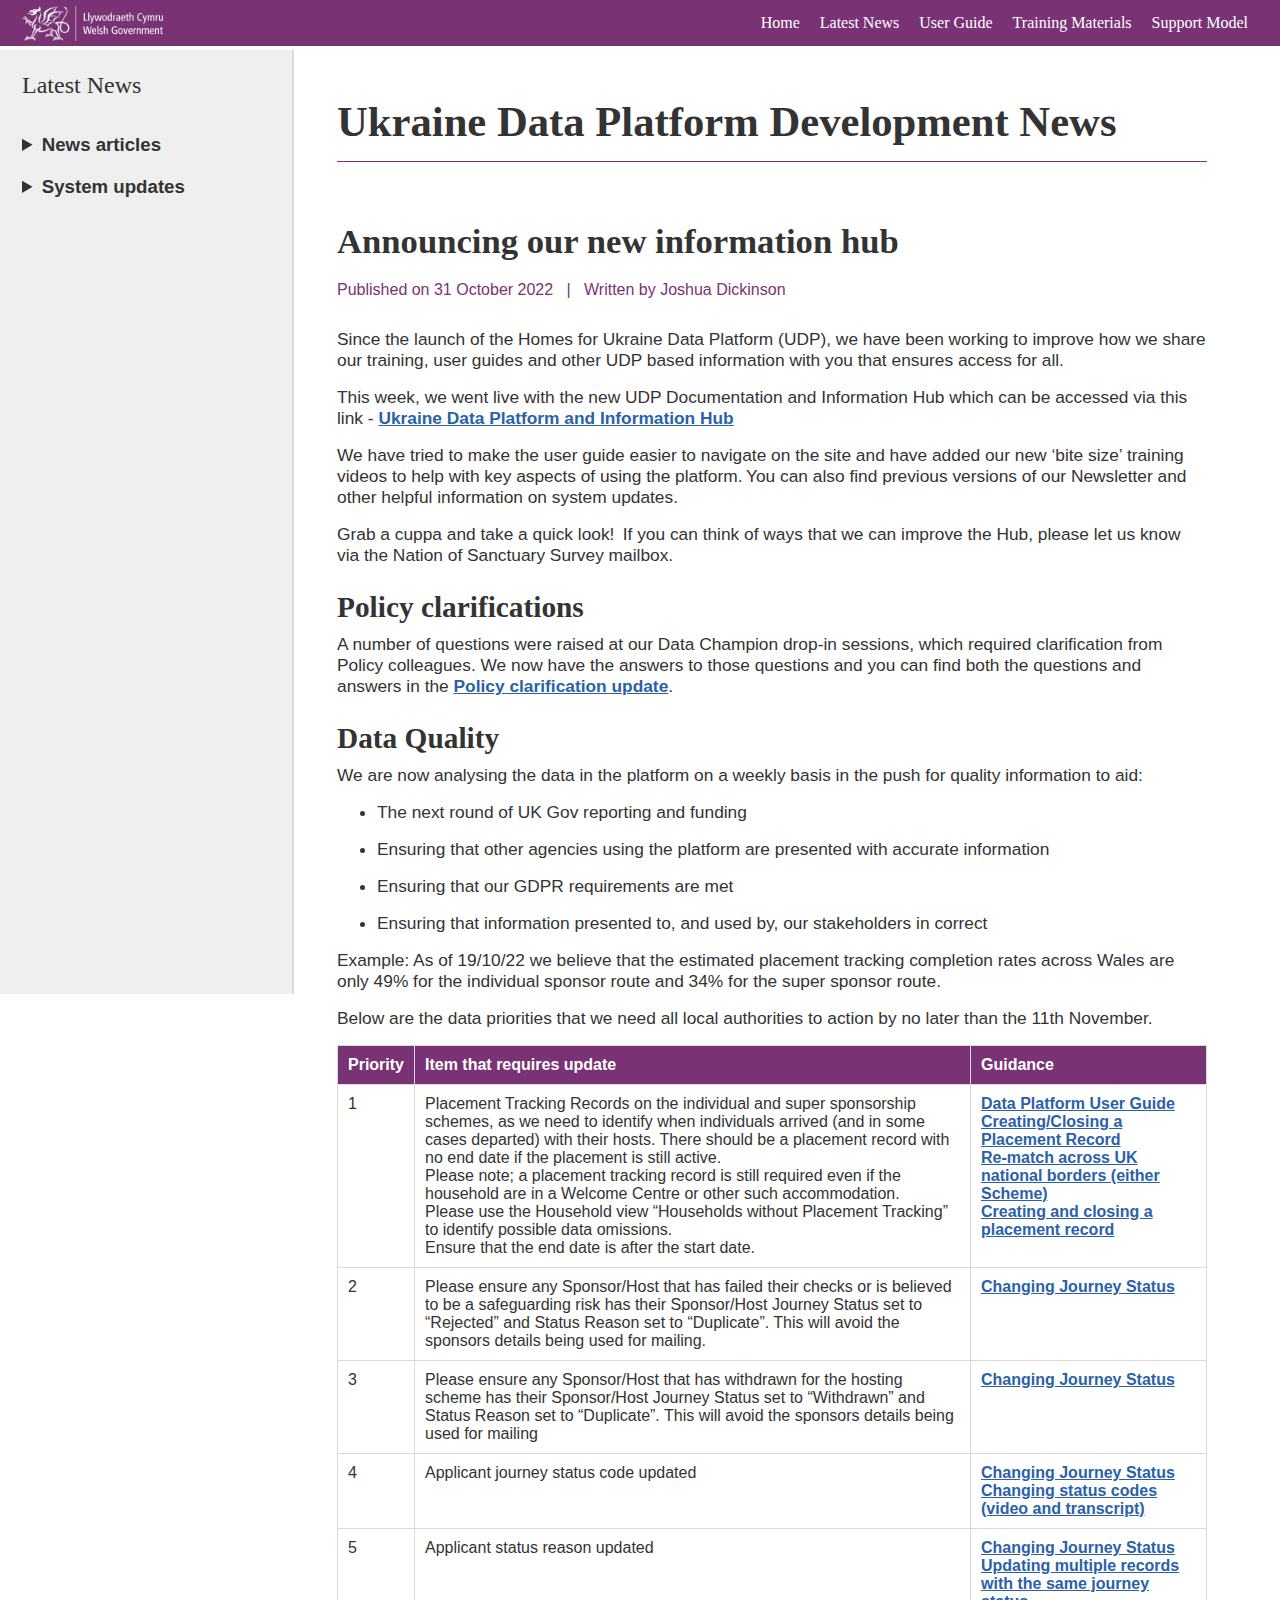
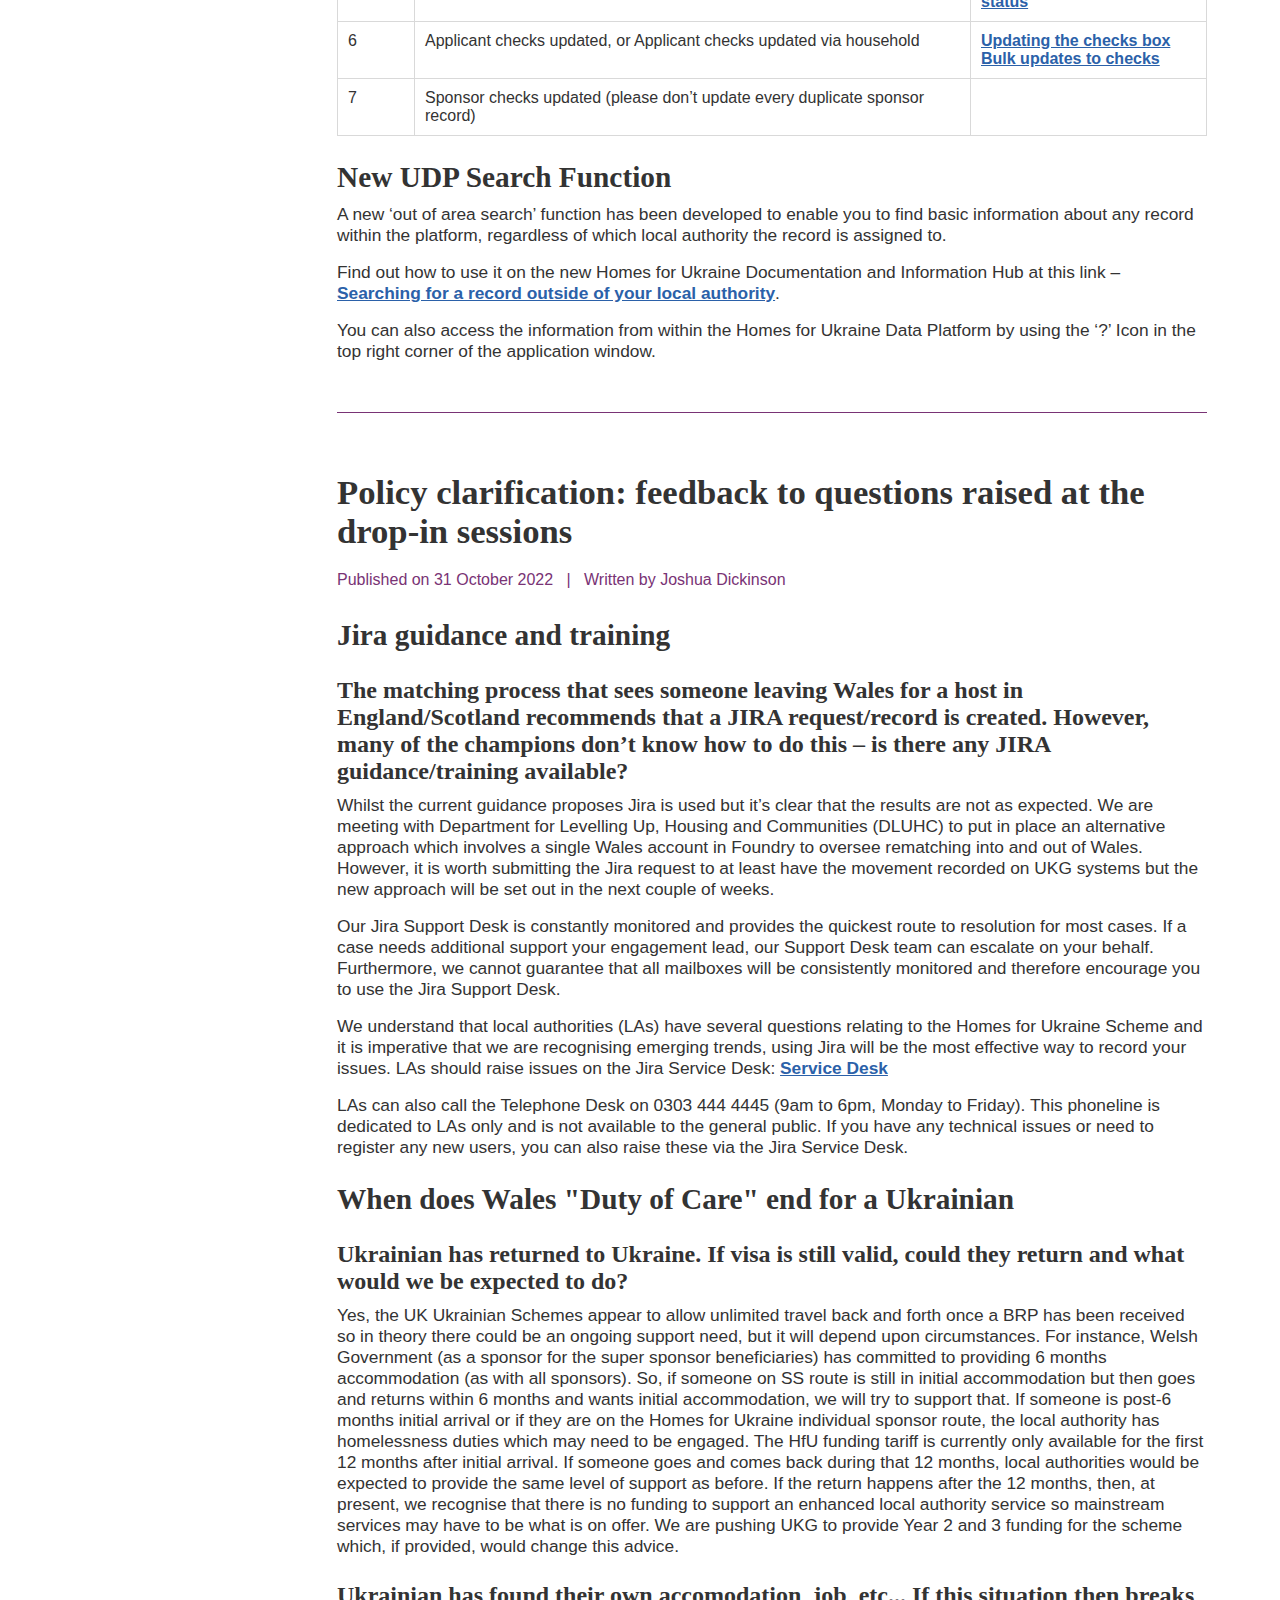
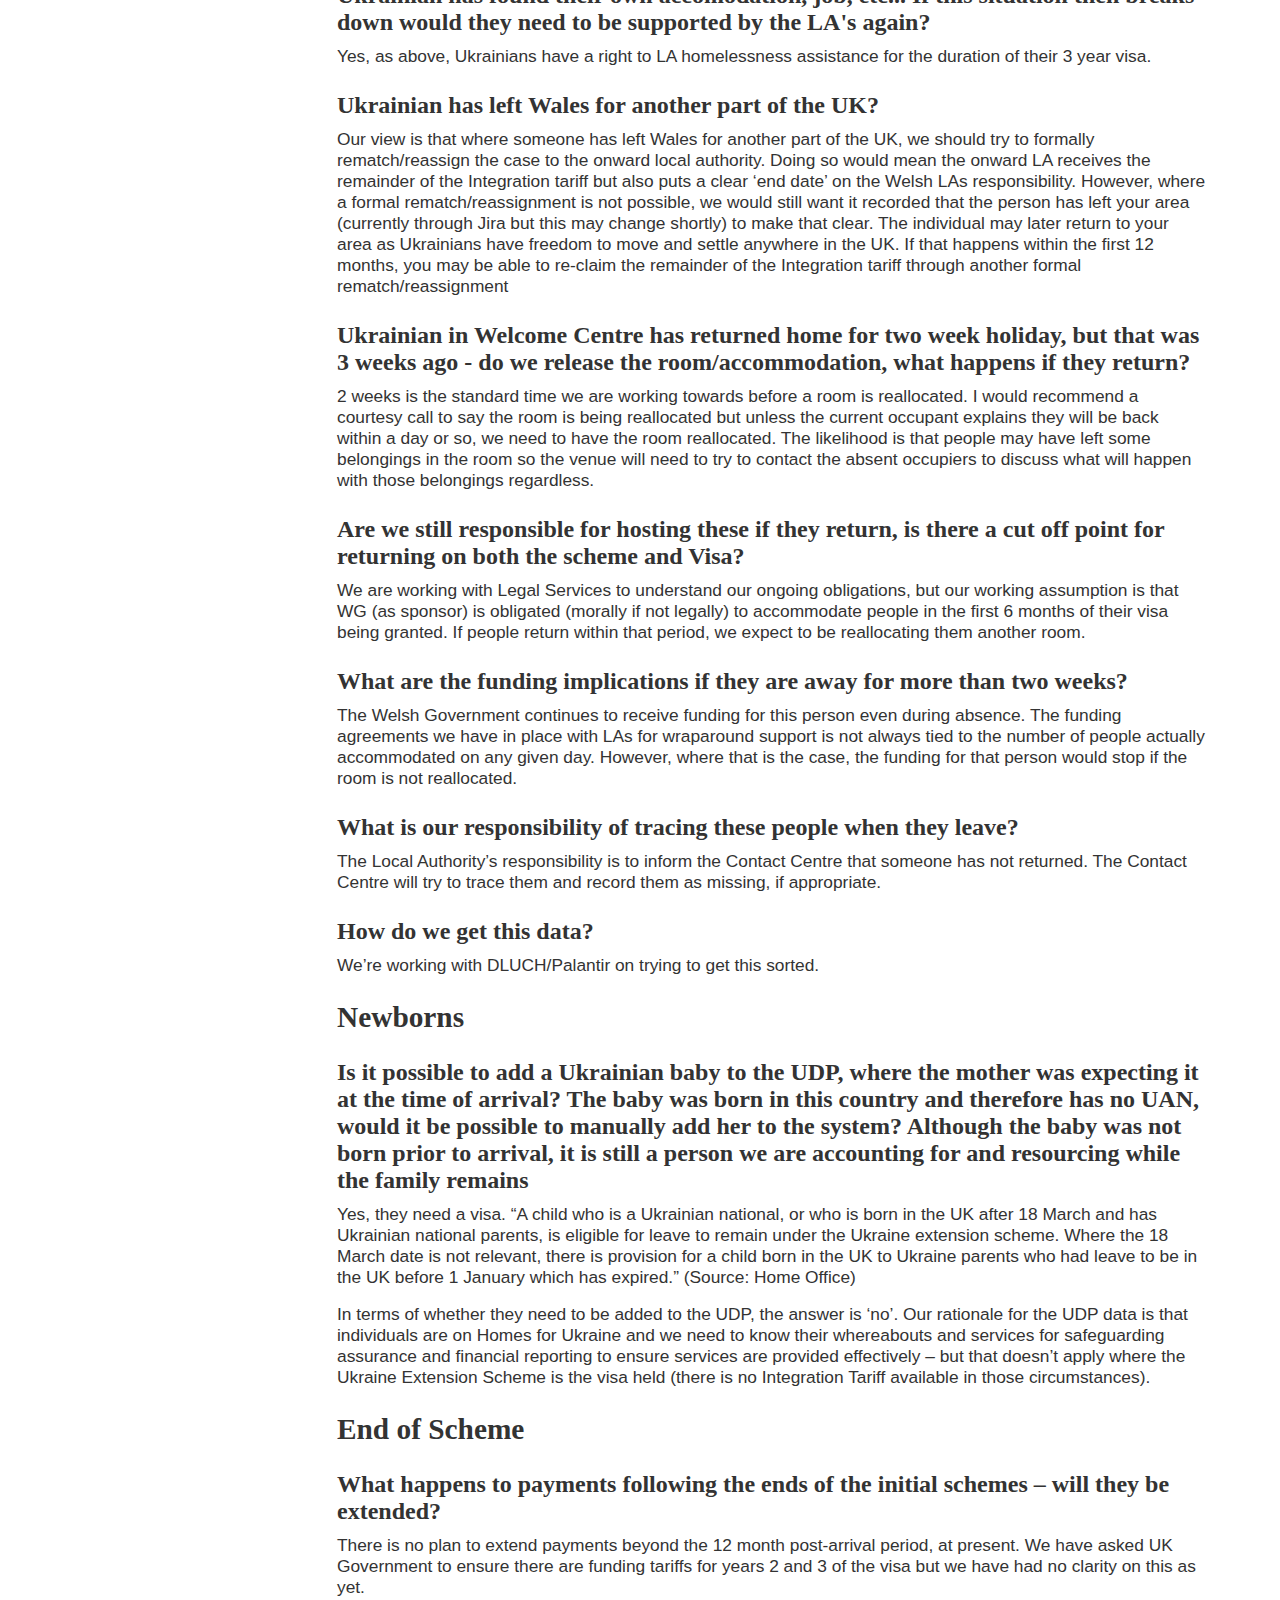
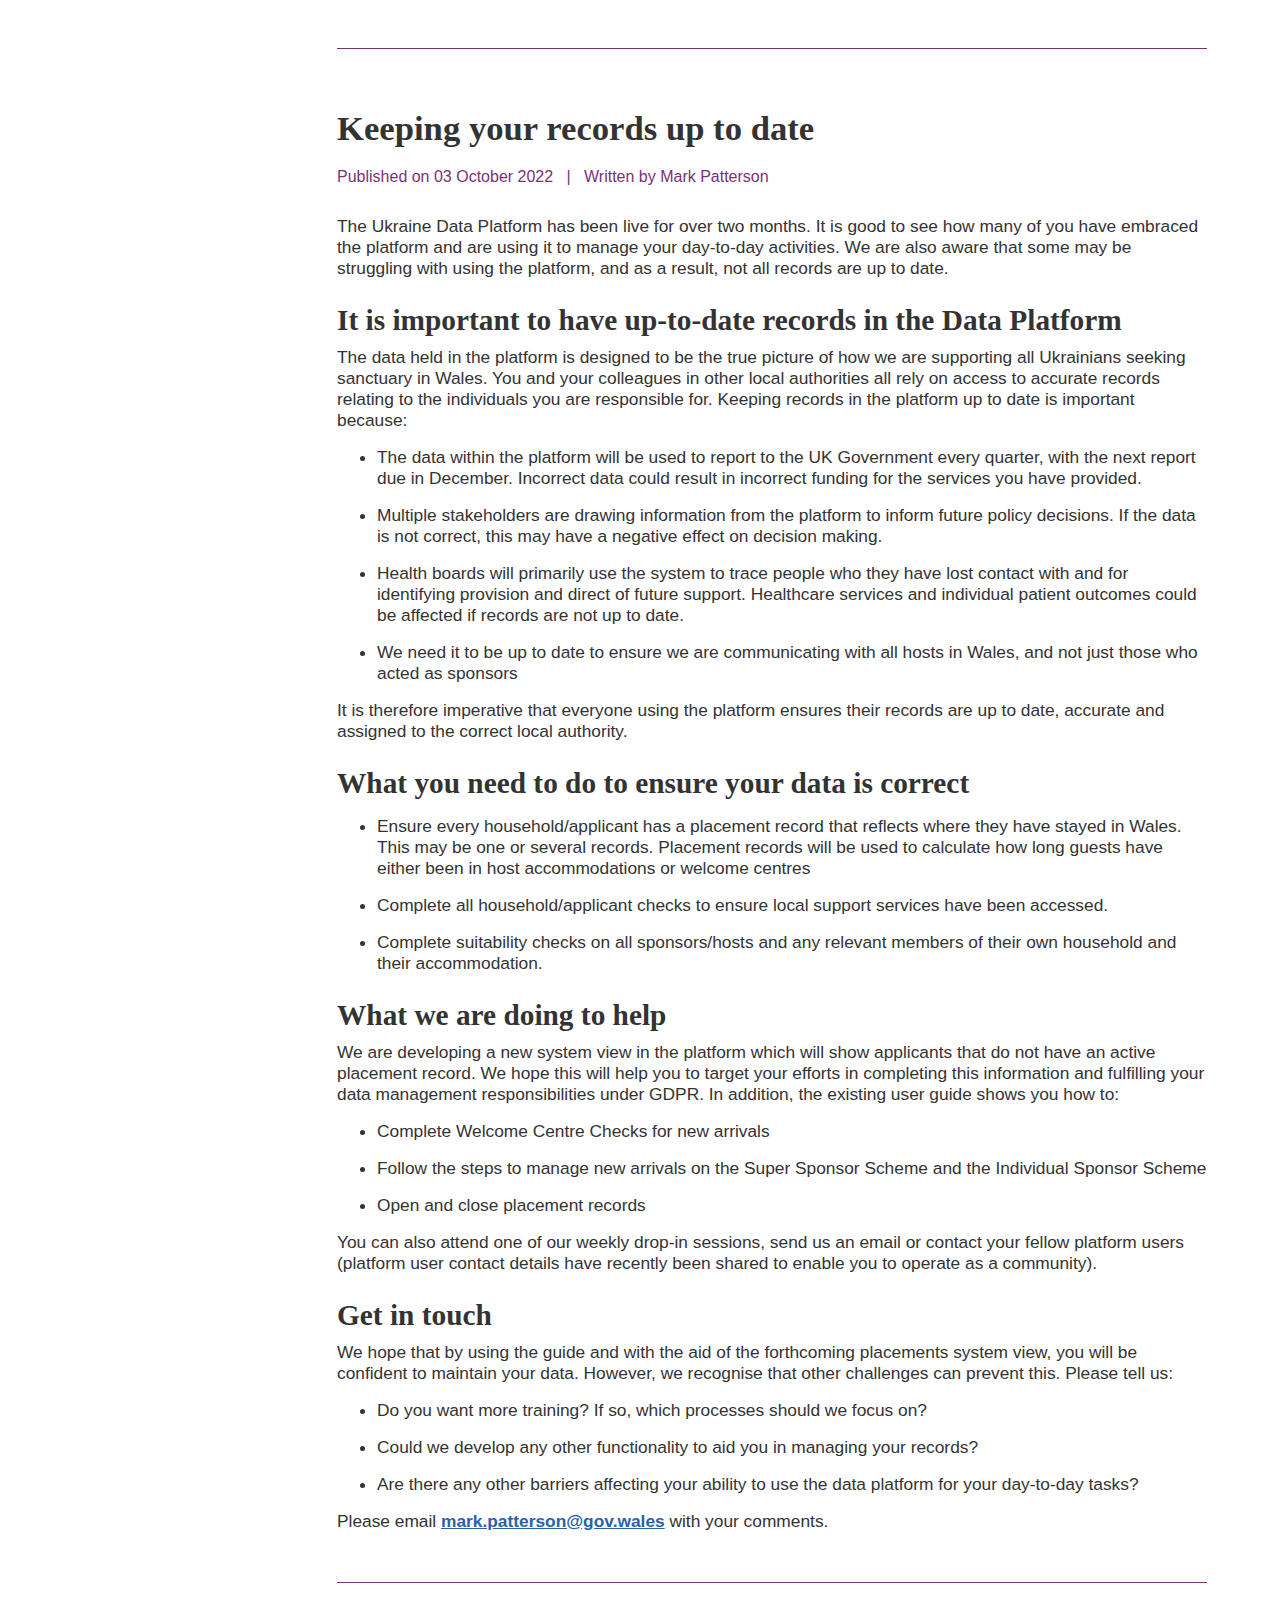
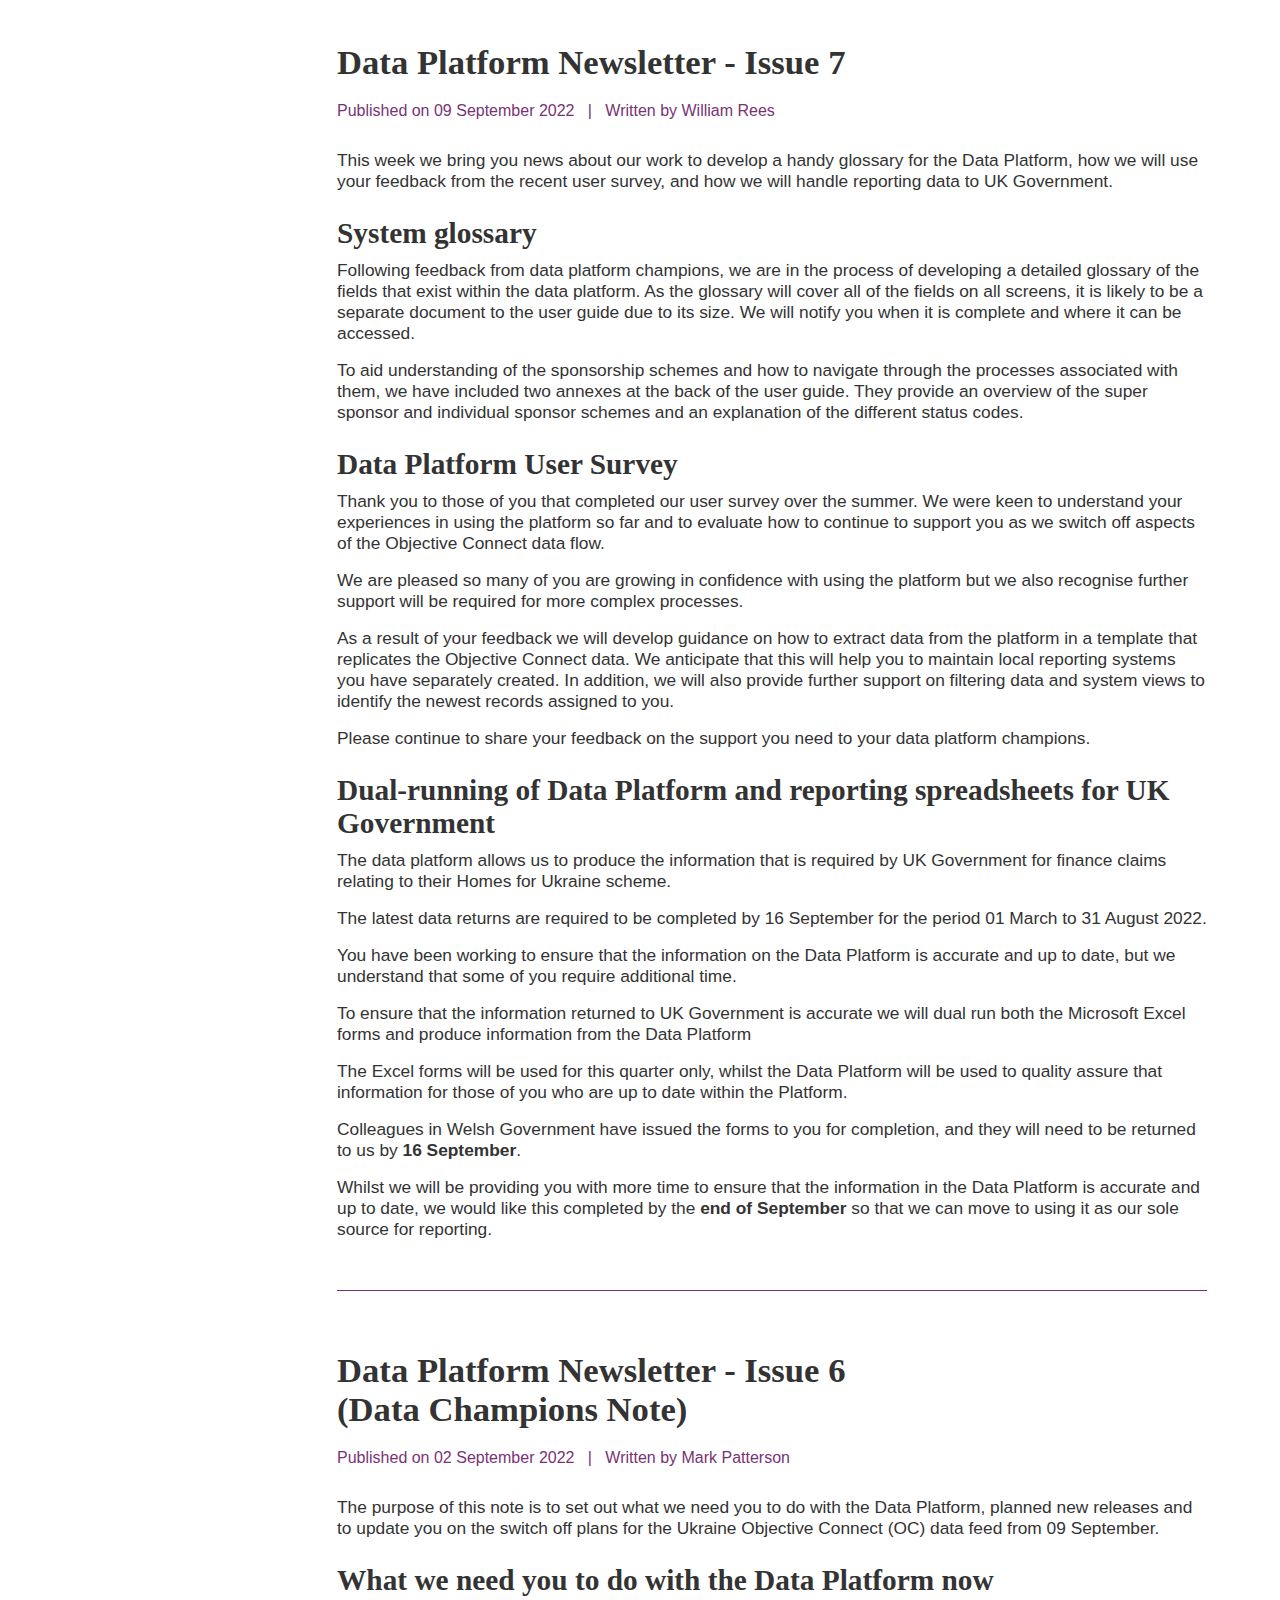
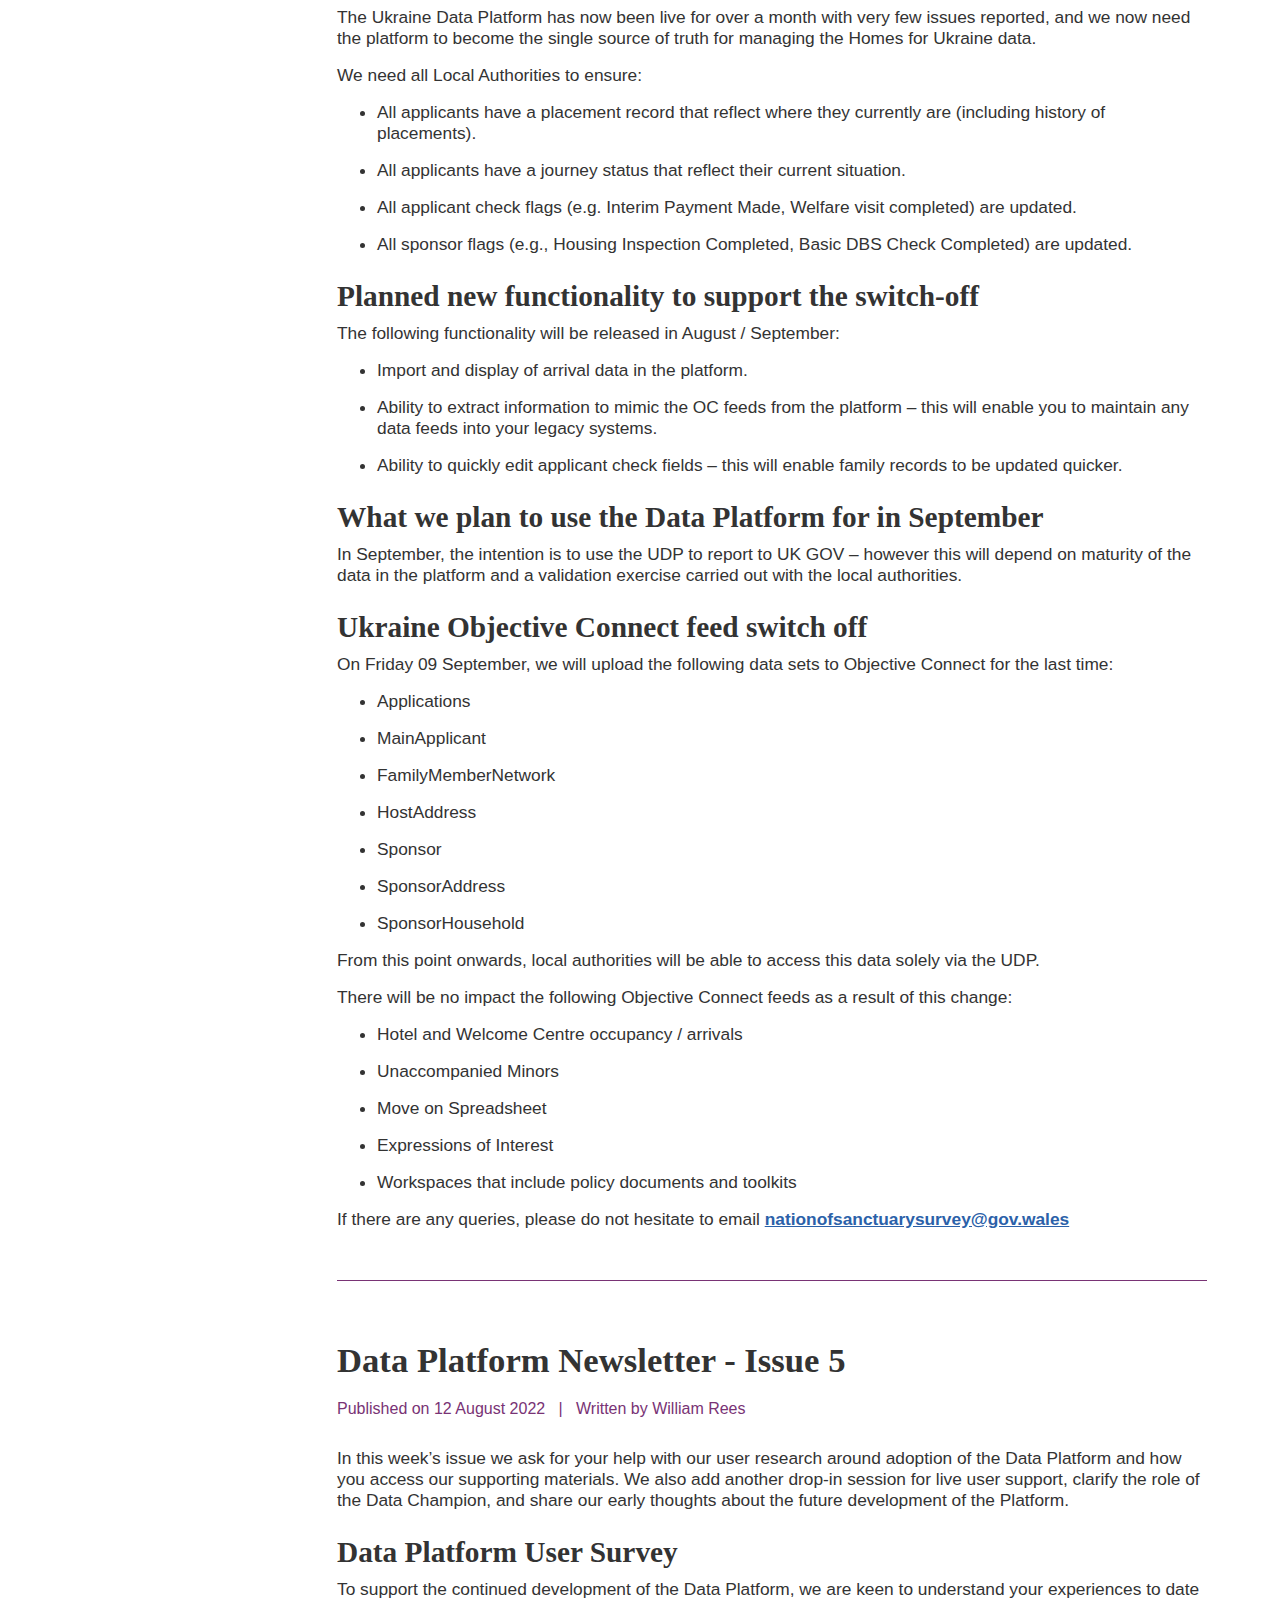
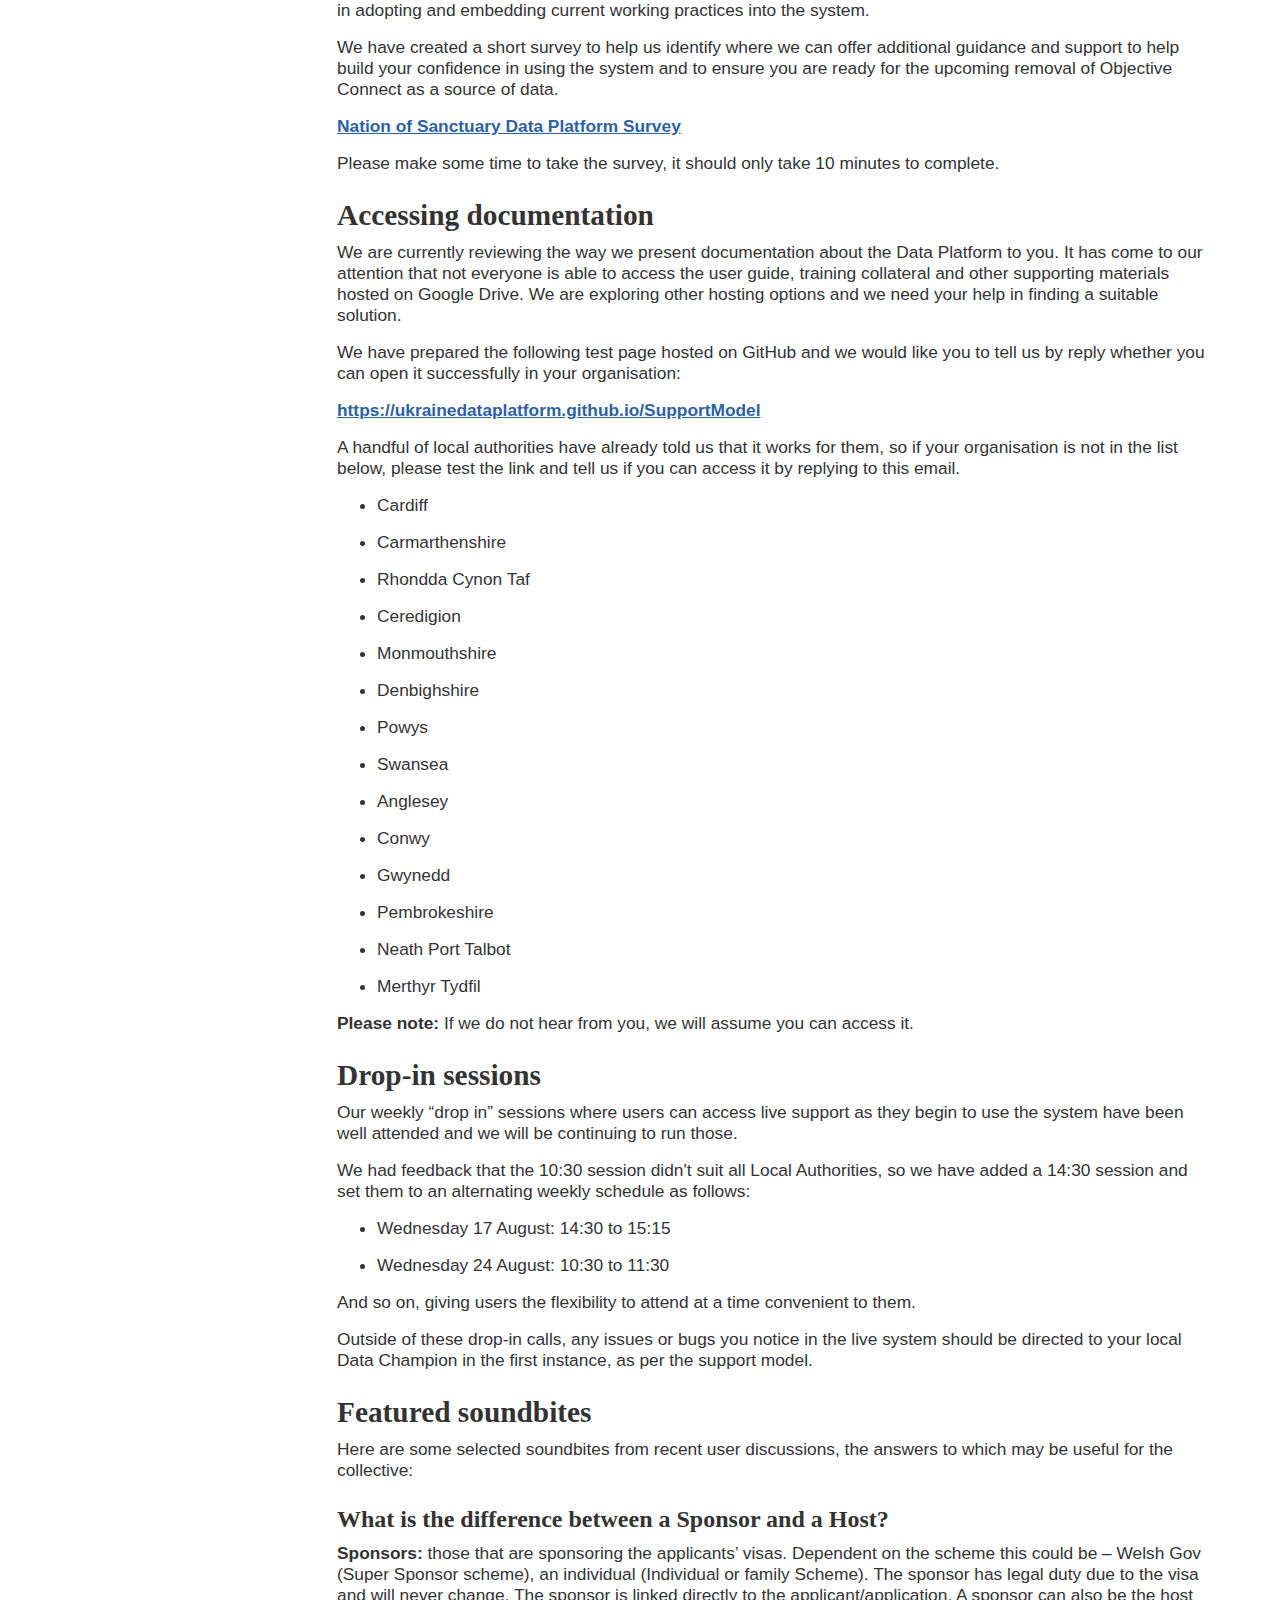
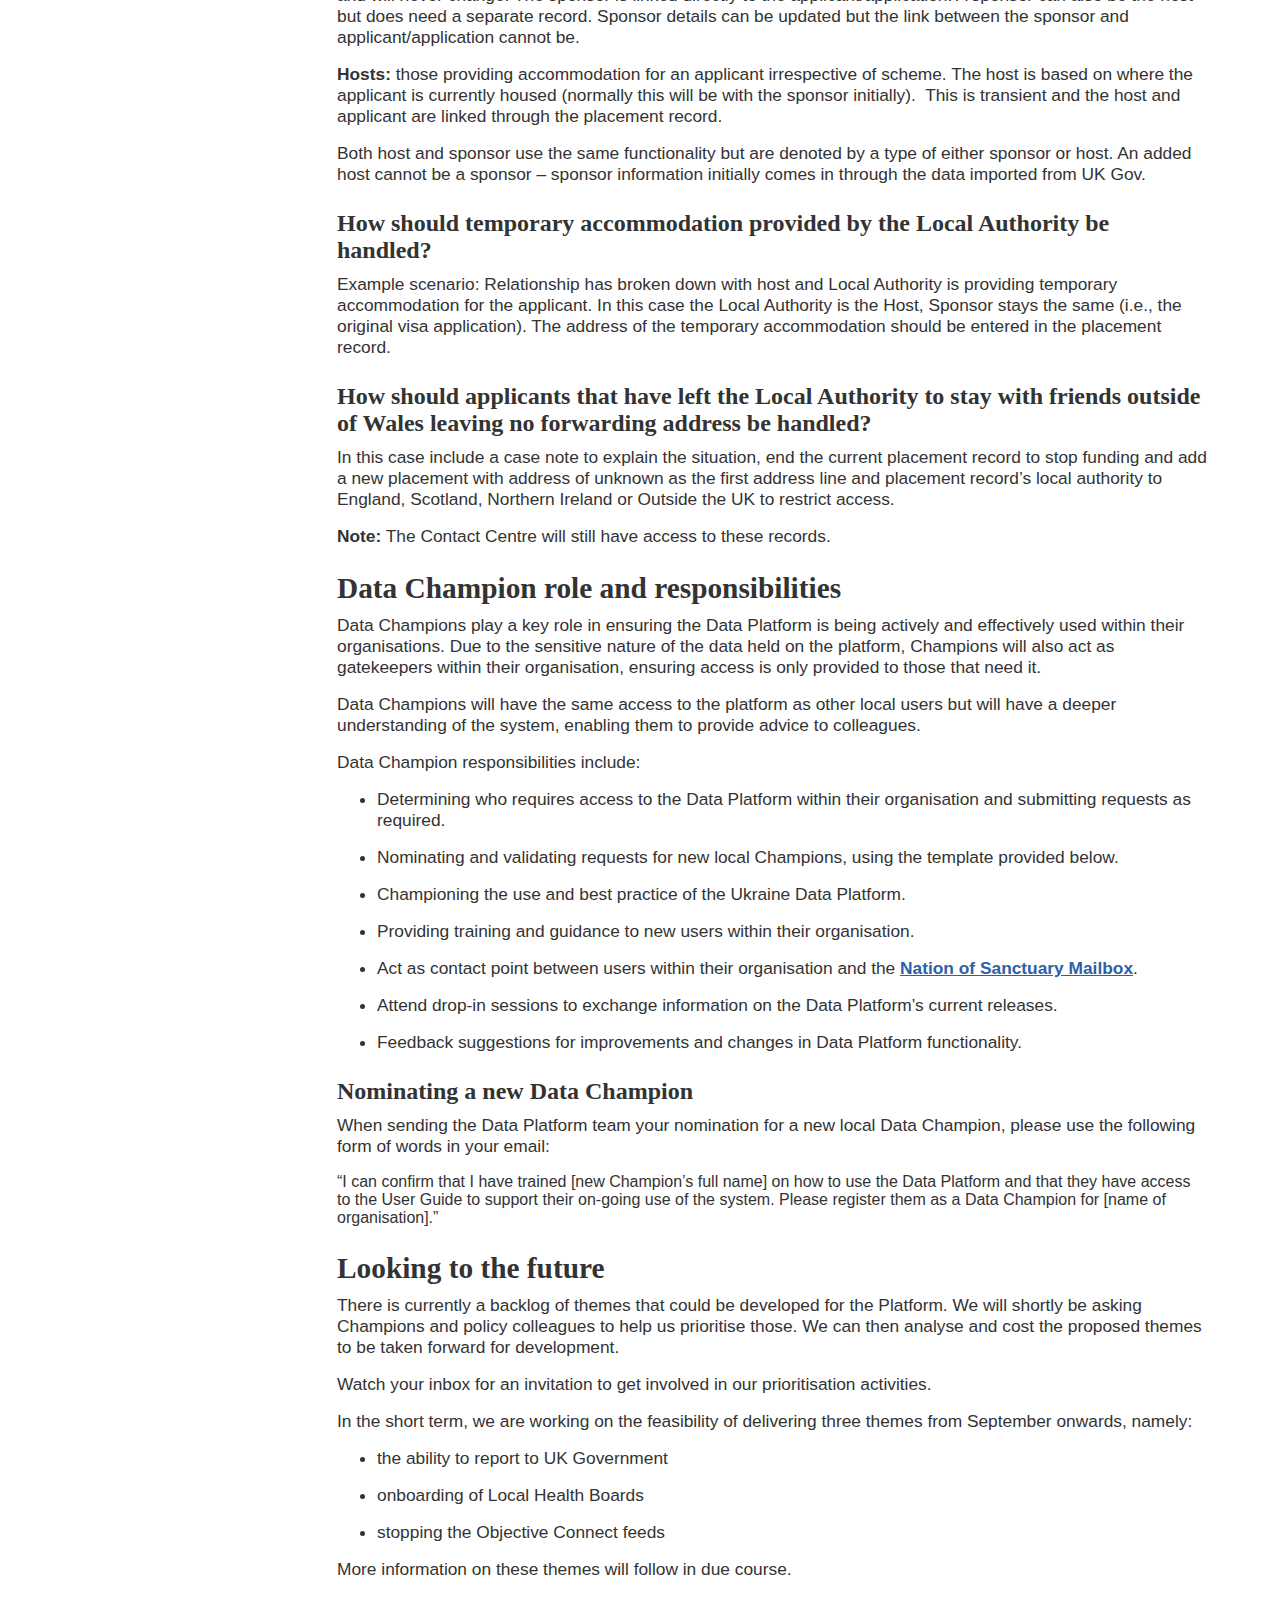
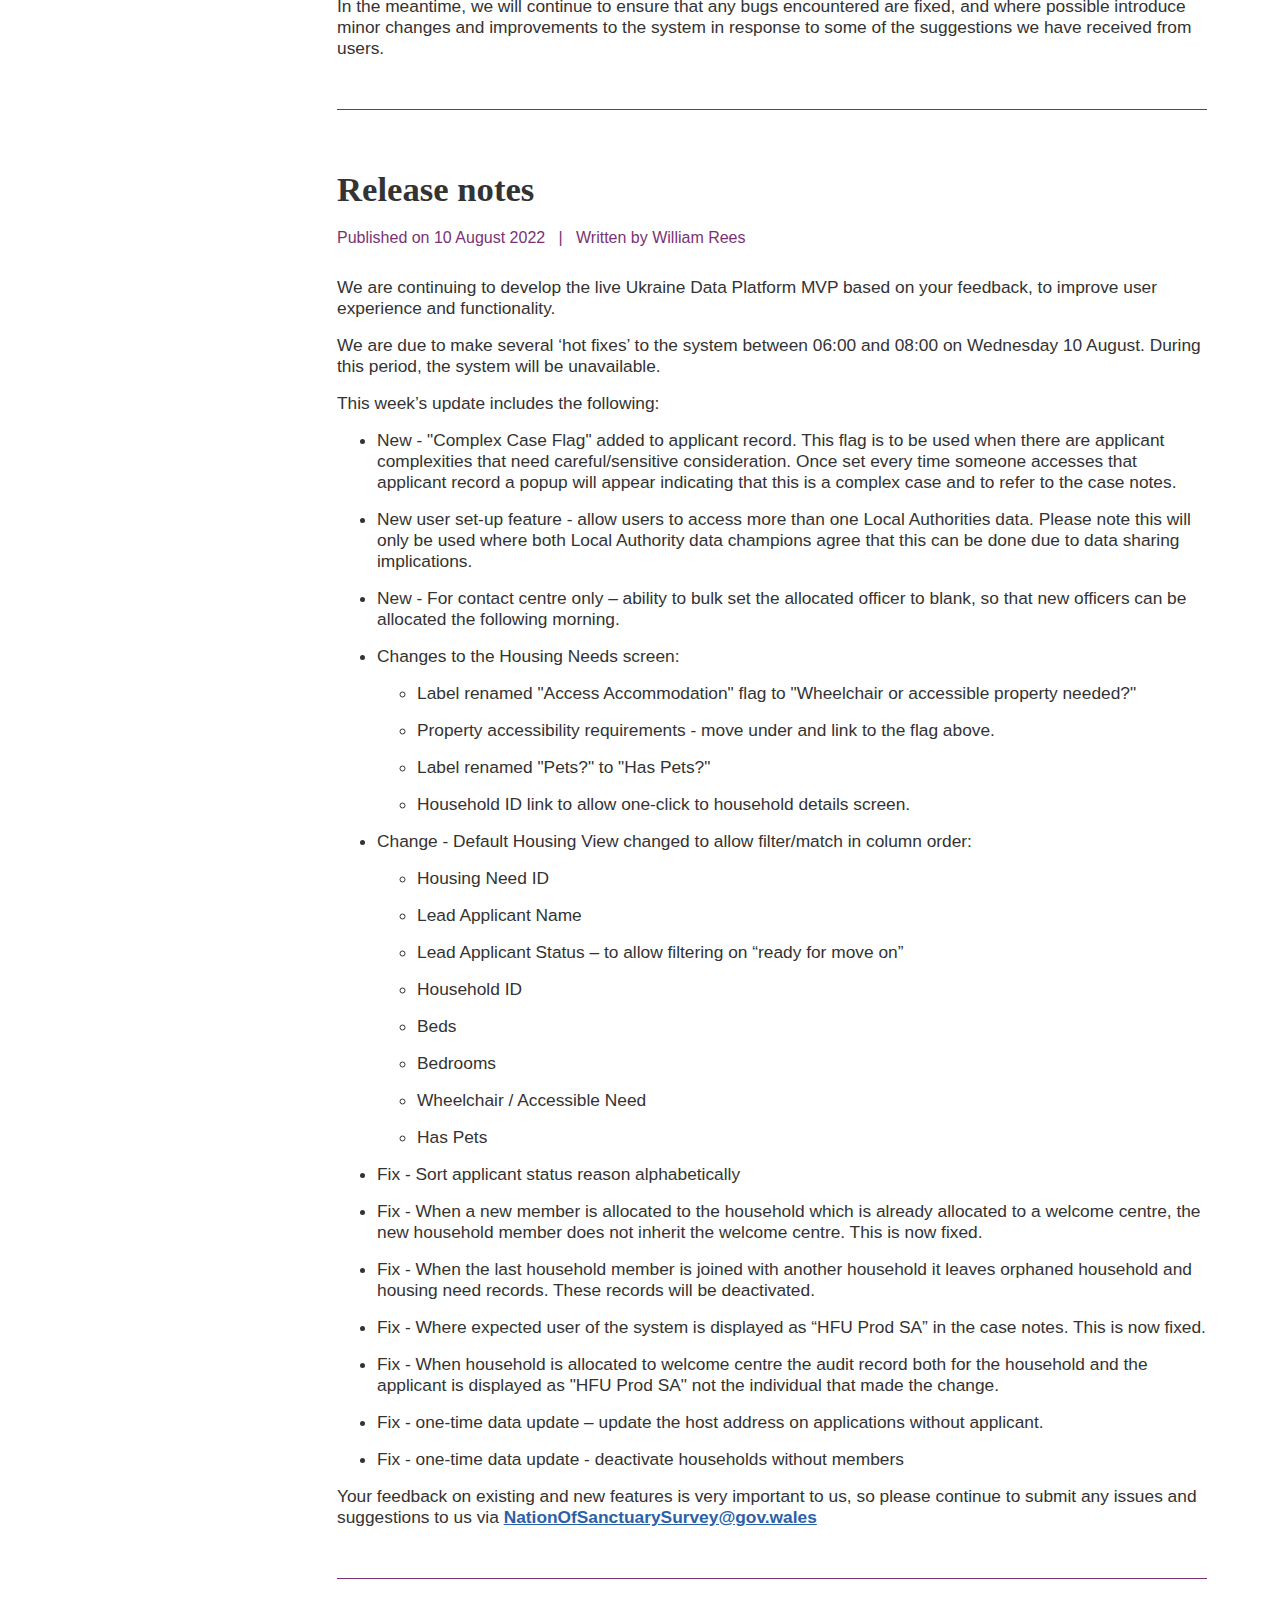
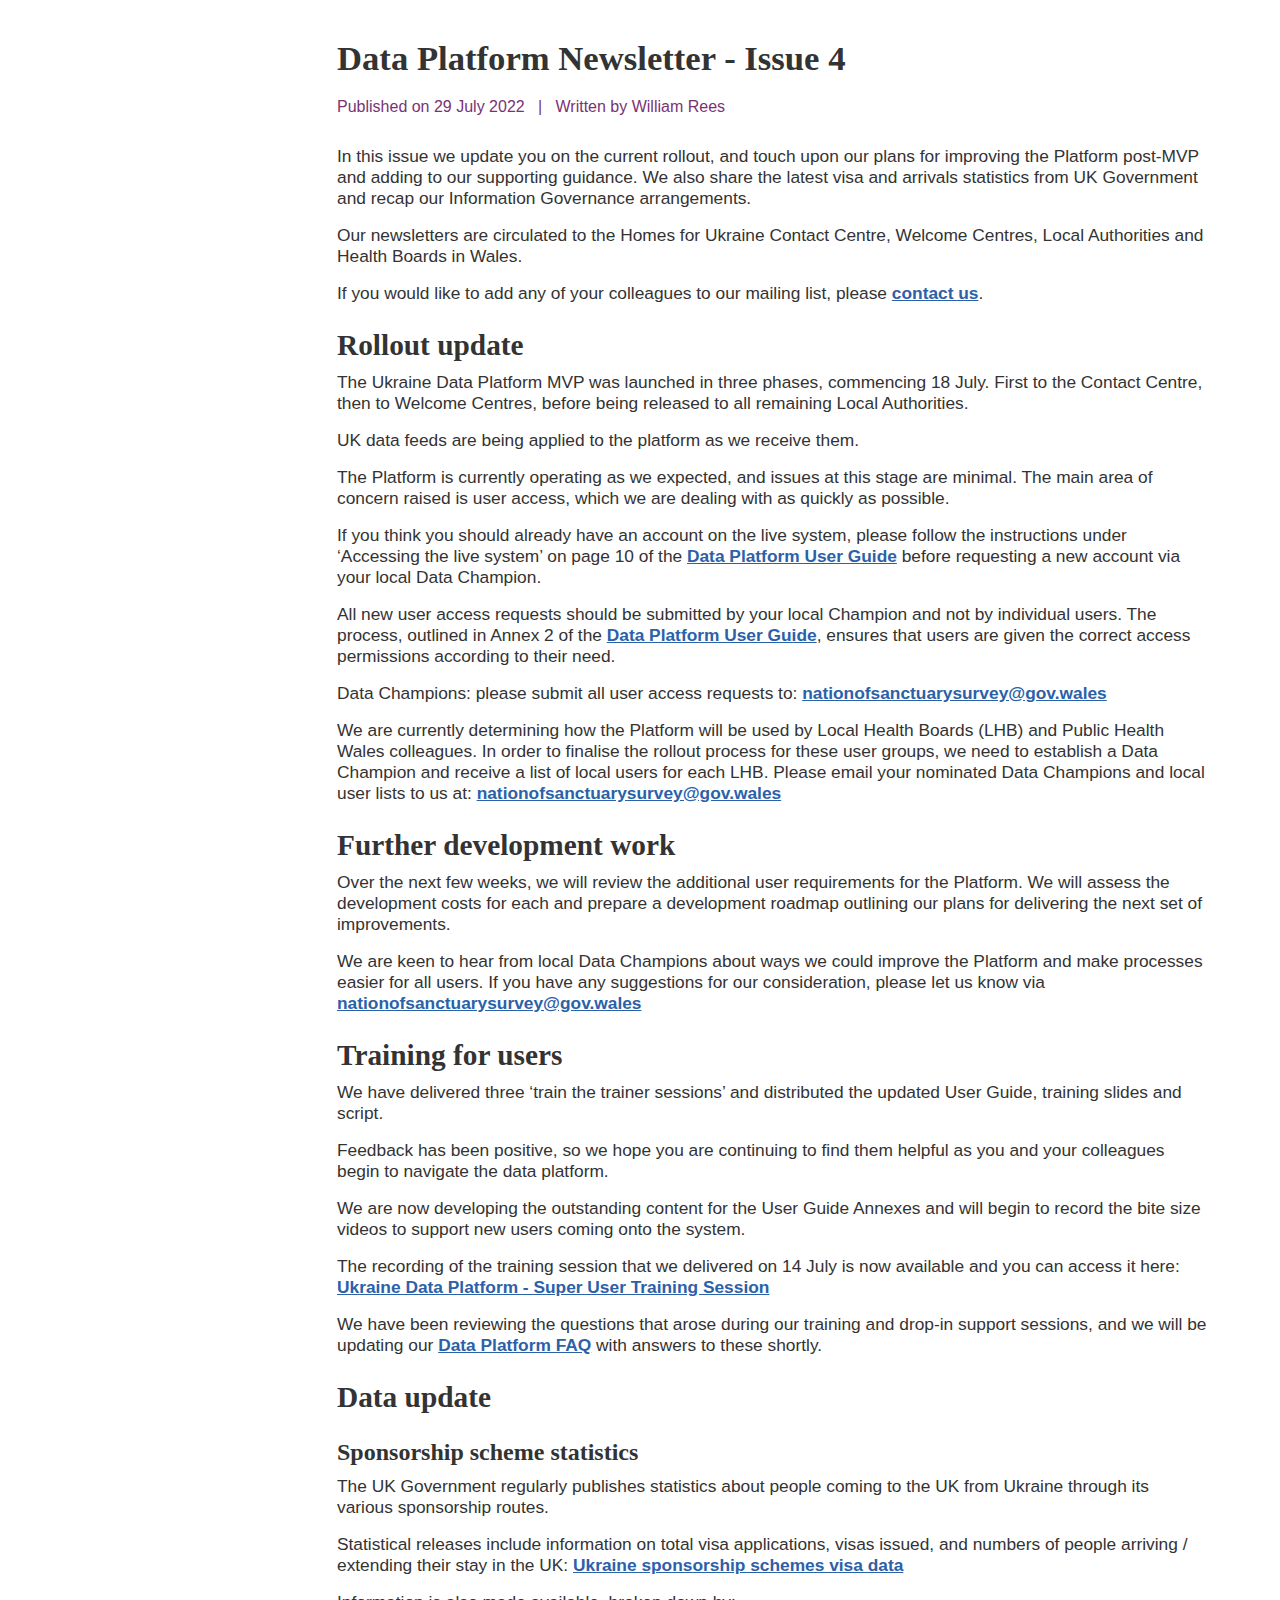
==== latest-news.html @ 3254f2e2 "Updated sidenav menu items to reflect new titles" ====
<!DOCTYPE html>
<html lang="en">
<head>
    <meta charset="UTF-8">
    <meta http-equiv="X-UA-Compatible" content="IE=edge">
    <meta name="viewport" content="width=device-width, initial-scale=1.0">
    <link rel="stylesheet" href="styles.css">
    <title>Ukraine Data Platform | Documentation | Latest News</title>
</head>
<body>
<a href="#top"></a>

<!-- PRIMARY NAVIGATION (NO NEED TO TOUCH THIS) -->

<header>
    <nav>
        <img class="wg-logo" src="assets/images/welsh-government-logo.png" alt="Welsh Government">
        <!-- <a href="#" class="language-selector">Cymraeg</a> -->
        <a href="index.html">Home</a>
        <a href="latest-news.html">Latest News</a>
        <a href="user-guide.html">User Guide</a>
        <a href="training-materials.html">Training Materials</a>
        <a href="support-model.html">Support Model</a>
    </nav>
</header>
<main>

    <!-- SIDE NAVIGATION -->

    <aside>
        <div>
            <a href="#top">Latest News</a>
        </div>
        <details>
            <summary class="chapter">News articles</summary>
            <ul>
                <li><a href="#newsletter-9">Issue 9: Announcing our new information hub</a></li>
                <li><a href="#policy-clarification">Policy clarification: feedback to questions raised at the drop-in sessions</a></li>
                <li><a href="#newsletter-8">Issue 8: Keeping your records up to date</a></li>
                <li><a href="#newsletter-7">Issue 7: 09 Sep 2022</a></li>
                <li><a href="#newsletter-6">Issue 6: 02 Sep 2022</a></li>
                <li><a href="#newsletter-5">Issue 5: 12 Aug 2022</a></li>
                <li><a href="#newsletter-4">Issue 4: 29 Jul 2022</a></li>
                <li><a href="#newsletter-3">Issue 3: 13 Jul 2022</a></li>
                <li><a href="#newsletter-2">Issue 2: 28 Jun 2022</a></li>
                <li><a href="#newsletter-1">Issue 1: 17 Jun 2022</a></li>
            </ul>
        </details>
        <details>
            <summary class="chapter">System updates</summary>
            <ul>
                <li><a href="#live-rollout">Live Rollout - 21 Jun 2022</a></li>
                <li><a href="#release-notes-1">Release Note - 10 Aug 2022</a></li>
                <li><a href="#release-newsletter-1">Release Note - 14 Jul 2022</a></li>
            </ul>
        </details>
        <div class="aside-margin-block"></div>       
    </aside>

    <!-- MAIN PAGE CONTENT -->

    <div class="content">
        <h1>Ukraine Data Platform Development News</h1>

        <!-- INSERT NEW NEWS ARTICLES BELOW THIS COMMENT
            All article tags need a unique id and a class="y-target"
            All news articles need a <p> underneath the <h2> as follows:
            <p class="published-author">Published on [PUBLICATION DATE] &nbsp | &nbsp Written by [AUTHOR'S NAME]</p> -->

        <article id="newsletter-9" class="y-target">
            <h2>Announcing our new information hub</h2>
            <p class="published-author">Published on 31 October 2022 &nbsp | &nbsp Written by Joshua Dickinson</p>   
            <p>Since the launch of the Homes for Ukraine Data Platform (UDP), we have been working to improve how we share our training, user guides and other UDP based information with you that ensures access for all.</p>
            <p>This week, we went live with the new UDP Documentation and Information Hub which can be accessed via this link - <a href="https://ukrainedataplatform.github.io/documentation/">Ukraine Data Platform and Information Hub</a></p>
            <p>We have tried to make the user guide easier to navigate on the site and have added our new ‘bite size’ training videos to help with key aspects of using the platform. You can also find previous versions of our Newsletter and other helpful information on system updates.</p>
            <p>Grab a cuppa and take a quick look!  If you can think of ways that we can improve the Hub, please let us know via the Nation of Sanctuary Survey mailbox.  </p>
            <h3>Policy clarifications</h3>
            <p>A number of questions were raised at our Data Champion drop-in sessions, which required clarification from Policy colleagues. We now have the answers to those questions and you can find both the questions and answers in the <a href="#policy-clarification">Policy clarification update</a>.</p>
            <h3>Data Quality</h3>
            <p>We are now analysing the data in the platform on a weekly basis in the push for quality information to aid:</p>
            <ul>
                <li>The next round of UK Gov reporting and funding</li>
                <li>Ensuring that other agencies using the platform are presented with accurate information</li>
                <li>Ensuring that our GDPR requirements are met</li>
                <li>Ensuring that information presented to, and used by, our stakeholders in correct </li>
            </ul>
            <p>Example: As of 19/10/22 we believe that the estimated placement tracking completion rates across Wales are only 49% for the individual sponsor route and 34% for the super sponsor route.</p>
            <p>Below are the data priorities that we need all local authorities to action by no later than the 11th November. </p>
            <table>
                <tr>
                    <th>Priority</th>
                    <th>Item that requires update </th>
                    <th>Guidance </th>
                </tr>
                <tr>
                    <td>1</td>
                    <td>Placement Tracking Records on the individual and super sponsorship schemes, as we need to identify when individuals arrived (and in some cases departed) with their hosts. There should be a placement record with no end date if the placement is still active.<br> 
                    Please note; a placement tracking record is still required even if the household are in a Welcome Centre or other such accommodation. <br>
                    Please use the Household view “Households without Placement Tracking” to identify possible data omissions. <br>
                    Ensure that the end date is after the start date.</td>
                    <td>
                        <a href="user-guide.html#creating-placement-record">Data Platform User Guide Creating/Closing a Placement Record
                        </a><br>
                        <a href="user-guide.html#rematch-across-national-borders">Re-match across UK national borders (either Scheme)</a><br>
                        <a href="training-materials.html#creating-and-closing-a-placement-record">Creating and closing a placement record</a>
                    </td>
                </tr>
                <tr>
                    <td>2</td>
                    <td>Please ensure any Sponsor/Host that has failed their checks or is believed to be a safeguarding risk has their Sponsor/Host Journey Status set to “Rejected” and Status Reason set to “Duplicate”. This will avoid the sponsors details being used for mailing.</td>
                    <td><a href="user-guide.html#changing-journey-status">Changing Journey Status</a></td>
                </tr>
                <tr>
                    <td>3</td>
                    <td>Please ensure any Sponsor/Host that has withdrawn for the hosting scheme has their Sponsor/Host Journey Status set to “Withdrawn” and Status Reason set to “Duplicate”. This will avoid the sponsors details being used for mailing</td>
                    <td><a href="user-guide.html#changing-journey-status">Changing Journey Status</a></td>
                </tr>
                <tr>
                    <td>4</td>
                    <td>Applicant journey status code updated</td>
                    <td>
                        <a href="user-guide.html#changing-journey-status">Changing Journey Status</a><br>
                        <a href="training-materials.html#changing-status-codes">Changing status codes (video and transcript)</a>
                    </td>
                </tr>
                <tr>
                    <td>5</td>
                    <td>Applicant status reason updated</td>
                    <td>
                        <a href="user-guide.html#changing-journey-status">Changing Journey Status</a><br>
                        <a href="user-guide.html#updating-multiple-records">Updating multiple records with the same journey status</a>
                    </td>
                </tr>
                <tr>
                    <td>6</td>
                    <td>Applicant checks updated, or Applicant checks updated via household</td>
                    <td>
                        <a href="user-guide.html#updating-checks-box">Updating the checks box</a><br>
                        <a href="user-guide.html#bulk-updates-checks">Bulk updates to checks </a>
                    </td>
                </tr>
                <tr>
                    <td>7</td>
                    <td>Sponsor checks updated (please don’t update every duplicate sponsor record) </td>
                    <td></td>
                </tr>
            </table>
            <h3>New UDP Search Function</h3>
            <p>A new ‘out of area search’ function has been developed to enable you to find basic information about any record within the platform, regardless of which local authority the record is assigned to.</p>
            <p>Find out how to use it on the new Homes for Ukraine Documentation and Information Hub at this link – <a href="user-guide.html#searching-record-outside">Searching for a record outside of your local authority</a>.</p>
            <p>You can also access the information from within the Homes for Ukraine Data Platform by using the ‘?’ Icon in the top right corner of the application window.</p>
        </article>

        <div class="article-divider"></div>

        <article id="policy-clarification" class="y-target">
            <h2>Policy clarification: feedback to questions raised at the drop-in sessions</h2>
            <p class="published-author">Published on 31 October 2022 &nbsp | &nbsp Written by Joshua Dickinson</p>
            <h3>Jira guidance and training</h3>
            <h4>The matching process that sees someone leaving Wales for a host in England/Scotland recommends that a JIRA request/record is created. However, many of the champions don’t know how to do this – is there any JIRA guidance/training available? </h4>
            <p>Whilst the current guidance proposes Jira is used but it’s clear that the results are not as expected. We are meeting with Department for Levelling Up, Housing and Communities (DLUHC) to put in place an alternative approach which involves a single Wales account in Foundry to oversee rematching into and out of Wales. However, it is worth submitting the Jira request to at least have the movement recorded on UKG systems but the new approach will be set out in the next couple of weeks.</p>
            <p>Our Jira Support Desk is constantly monitored and provides the quickest route to resolution for most cases. If a case needs additional support your engagement lead, our Support Desk team can escalate on your behalf. Furthermore, we cannot guarantee that all mailboxes will be consistently monitored and therefore encourage you to use the Jira Support Desk.</p>
            <p>We understand that local authorities (LAs) have several questions relating to the Homes for Ukraine Scheme and it is imperative that we are recognising emerging trends, using Jira will be the most effective way to record your issues. LAs should raise issues on the Jira Service Desk: <a href="https://digital.dclg.gov.uk/jira/servicedesk/customer/portal/11/user/login?destination=portal%2F11">Service Desk</a> </p>
            <p>LAs can also call the Telephone Desk on 0303 444 4445 (9am to 6pm, Monday to Friday). This phoneline is dedicated to LAs only and is not available to the general public. If you have any technical issues or need to register any new users, you can also raise these via the Jira Service Desk.</p>
            <h3>When does Wales "Duty of Care" end for a Ukrainian</h3>
            <h4>Ukrainian has returned to Ukraine. If visa is still valid, could they return and what would we be expected to do?</h4>
            <p>Yes, the UK Ukrainian Schemes appear to allow unlimited travel back and forth once a BRP has been received so in theory there could be an ongoing support need, but it will depend upon circumstances. For instance, Welsh Government (as a sponsor for the super sponsor beneficiaries) has committed to providing 6 months accommodation (as with all sponsors). So, if someone on SS route is still in initial accommodation but then goes and returns within 6 months and wants initial accommodation, we will try to support that. If someone is post-6 months initial arrival or if they are on the Homes for Ukraine individual sponsor route, the local authority has homelessness duties which may need to be engaged. The HfU funding tariff is currently only available for the first 12 months after initial arrival. If someone goes and comes back during that 12 months, local authorities would be expected to provide the same level of support as before. If the return happens after the 12 months, then, at present, we recognise that there is no funding to support an enhanced local authority service so mainstream services may have to be what is on offer. We are pushing UKG to provide Year 2 and 3 funding for the scheme which, if provided, would change this advice.</p>
            <h4>Ukrainian has found their own accomodation, job, etc... If this situation then breaks down would they need to be supported by the LA's again?</h4>
            <p>Yes, as above, Ukrainians have a right to LA homelessness assistance for the duration of their 3 year visa.</p>
            <h4>Ukrainian has left Wales for another part of the UK? </h4>
            <p>Our view is that where someone has left Wales for another part of the UK, we should try to formally rematch/reassign the case to the onward local authority. Doing so would mean the onward LA receives the remainder of the Integration tariff but also puts a clear ‘end date’ on the Welsh LAs responsibility. However, where a formal rematch/reassignment is not possible, we would still want it recorded that the person has left your area (currently through Jira but this may change shortly) to make that clear. The individual may later return to your area as Ukrainians have freedom to move and settle anywhere in the UK. If that happens within the first 12 months, you may be able to re-claim the remainder of the Integration tariff through another formal rematch/reassignment </p>
            <h4>Ukrainian in Welcome Centre has returned home for two week holiday, but that was 3 weeks ago - do we release the room/accommodation, what happens if they return? </h4>
            <p>2 weeks is the standard time we are working towards before a room is reallocated. I would recommend a courtesy call to say the room is being reallocated but unless the current occupant explains they will be back within a day or so, we need to have the room reallocated. The likelihood is that people may have left some belongings in the room so the venue will need to try to contact the absent occupiers to discuss what will happen with those belongings regardless. </p>
            <h4>Are we still responsible for hosting these if they return, is there a cut off point for returning on both the scheme and Visa?</h4>
            <p>We are working with Legal Services to understand our ongoing obligations, but our working assumption is that WG (as sponsor) is obligated (morally if not legally) to accommodate people in the first 6 months of their visa being granted. If people return within that period, we expect to be reallocating them another room.  </p>
            <h4>What are the funding implications if they are away for more than two weeks? </h4>
            <p>The Welsh Government continues to receive funding for this person even during absence. The funding agreements we have in place with LAs for wraparound support is not always tied to the number of people actually accommodated on any given day. However, where that is the case, the funding for that person would stop if the room is not reallocated. </p>
            <h4>What is our responsibility of tracing these people when they leave?</h4>
            <p>The Local Authority’s responsibility is to inform the Contact Centre that someone has not returned. The Contact Centre will try to trace them and record them as missing, if appropriate. </p>
            <h4>How do we get this data? </h4>
            <p>We’re working with DLUCH/Palantir on trying to get this sorted.  </p>
            <h3>Newborns</h3>
            <h4>Is it possible to add a Ukrainian baby to the UDP, where the mother was expecting it at the time of arrival?  The baby was born in this country and therefore has no UAN, would it be possible to manually add her to the system? Although the baby was not born prior to arrival, it is still a person we are accounting for and resourcing while the family remains </h4>
            <p>Yes, they need a visa. “A child who is a Ukrainian national, or who is born in the UK after 18 March and has Ukrainian national parents, is eligible for leave to remain under the Ukraine extension scheme. Where the 18 March date is not relevant, there is provision for a child born in the UK to Ukraine parents who had leave to be in the UK before 1 January which has expired.” (Source: Home Office) </p>
            <p>In terms of whether they need to be added to the UDP, the answer is ‘no’. Our rationale for the UDP data is that individuals are on Homes for Ukraine and we need to know their whereabouts and services for safeguarding assurance and financial reporting to ensure services are provided effectively – but that doesn’t apply where the Ukraine Extension Scheme is the visa held (there is no Integration Tariff available in those circumstances).   </p>
            <h3>End of Scheme </h3>
            <h4>What happens to payments following the ends of the initial schemes – will they be extended?</h4>
            <p>There is no plan to extend payments beyond the 12 month post-arrival period, at present. We have asked UK Government to ensure there are funding tariffs for years 2 and 3 of the visa but we have had no clarity on this as yet. </p>

        </article>
        <div class="article-divider"></div>
        <article id="newsletter-8" class="y-target">
            <h2>Keeping your records up to date</h2>
            <p class="published-author">Published on 03 October 2022 &nbsp | &nbsp Written by Mark Patterson</p>
            <p>The Ukraine Data Platform has been live for over two months. It is good to see how many of you have embraced the platform and are using it to manage your day-to-day activities. We are also aware that some may be struggling with using the platform, and as a result, not all records are up to date.</p>
            <h3>It is important to have up-to-date records in the Data Platform</h3>
            <p>The data held in the platform is designed to be the true picture of how we are supporting all Ukrainians seeking sanctuary in Wales. You and your colleagues in other local authorities all rely on access to accurate records relating to the individuals you are responsible for. Keeping records in the platform up to date is important because:</p>
            <ul>
                <li>The data within the platform will be used to report to the UK Government every quarter, with the next report due in December. Incorrect data could result in incorrect funding for the services you have provided.</li>
                <li>Multiple stakeholders are drawing information from the platform to inform future policy decisions. If the data is not correct, this may have a negative effect on decision making. </li>
                <li>Health boards will primarily use the system to trace people who they have lost contact with and for identifying provision and direct of future support. Healthcare services and individual patient outcomes could be affected if records are not up to date.</li>
                <li>We need it to be up to date to ensure we are communicating with all hosts in Wales, and not just those who acted as sponsors</li>
            </ul>
            <p>It is therefore imperative that everyone using the platform ensures their records are up to date, accurate and assigned to the correct local authority. </p>
            <h3>What you need to do to ensure your data is correct</h3>
            <ul>
                <li>Ensure every household/applicant has a placement record that reflects where they have stayed in Wales. This may be one or several records. Placement records will be used to calculate how long guests have either been in host accommodations or welcome centres</li>
                <li>Complete all household/applicant checks to ensure local support services have been accessed. </li>
                <li>Complete suitability checks on all sponsors/hosts and any relevant members of their own household and their accommodation. </li>
            </ul>
            <h3>What we are doing to help</h3>
            <p>We are developing a new system view in the platform which will show applicants that do not have an active placement record. We hope this will help you to target your efforts in completing this information and fulfilling your data management responsibilities under GDPR. In addition, the existing user guide shows you how to:</p>
            <ul>
                <li>Complete Welcome Centre Checks  for new arrivals</li>
                <li>Follow the steps to manage new arrivals on the Super Sponsor Scheme and the Individual Sponsor Scheme</li>
                <li>Open and close placement records</li>
            </ul>
            <p>You can also attend one of our weekly drop-in sessions, send us an email or contact your fellow platform users (platform user contact details have recently been shared to enable you to operate as a community).</p>
            <h3>Get in touch</h3>
            <p>We hope that by using the guide and with the aid of the forthcoming placements system view, you will be confident to maintain your data. However, we recognise that other challenges can prevent this. Please tell us:</p>
            <ul>
                <li>Do you want more training? If so, which processes should we focus on?</li>
                <li>Could we develop any other functionality to aid you in managing your records?</li>
                <li>Are there any other barriers affecting your ability to use the data platform for your day-to-day tasks?</li>
            </ul>
            <p>Please email <a href="mailto:mark.patterson@gov.wales">mark.patterson@gov.wales</a> with your comments.</p>
        </article>

        <div class="article-divider"></div>

        <article id="newsletter-7" class="y-target">
            <h2>Data Platform Newsletter - Issue 7</h2>
            <p class="published-author">Published on 09 September 2022 &nbsp | &nbsp Written by William Rees</p>
            <p>This week we bring you news about our work to develop a handy glossary for the Data Platform, how we will use your feedback from the recent user survey, and how we will handle reporting data to UK Government.</p>
            <h3>System glossary</h3>
            <p>Following feedback from data platform champions, we are in the process of developing a detailed glossary of the fields that exist within the data platform. As the glossary will cover all of the fields on all screens, it is likely to be a separate document to the user guide due to its size. We will notify you when it is complete and where it can be accessed.</p>
            <p>To aid understanding of the sponsorship schemes and how to navigate through the processes associated with them, we have included two annexes at the back of the user guide. They provide an overview of the super sponsor and individual sponsor schemes and an explanation of the different status codes.</p>
            <h3>Data Platform User Survey</h3>
            <p>Thank you to those of you that completed our user survey over the summer. We were keen to understand your experiences in using the platform so far and to evaluate how to continue to support you as we switch off aspects of the Objective Connect data flow.</p>
            <p>We are pleased so many of you are growing in confidence with using the platform but we also recognise further support will be required for more complex processes.</p>
            <p>As a result of your feedback we will develop guidance on how to extract data from the platform in a template that replicates the Objective Connect data. We anticipate that this will help you to maintain local reporting systems you have separately created. In addition, we will also provide further support on filtering data and system views to identify the newest records assigned to you.</p>
            <p>Please continue to share your feedback on the support you need to your data platform champions.</p>
            <h3>Dual-running of Data Platform and reporting spreadsheets for UK Government</h3>
            <p>The data platform allows us to produce the information that is required by UK Government for finance claims relating to their Homes for Ukraine scheme.</p>
            <p>The latest data returns are required to be completed by 16 September for the period 01 March to 31 August 2022.</p>
            <p>You have been working to ensure that the information on the Data Platform is accurate and up to date, but we understand that some of you require additional time.</p>
            <p>To ensure that the information returned to UK Government is accurate we will dual run both the Microsoft Excel forms and produce information from the Data Platform</p>
            <p>The Excel forms will be used for this quarter only, whilst the Data Platform will be used to quality assure that information for those of you who are up to date within the Platform.</p>
            <p>Colleagues in Welsh Government have issued the forms to you for completion, and they will need to be returned to us by <b>16 September</b>.</p>
            <p>Whilst we will be providing you with more time to ensure that the information in the Data Platform is accurate and up to date, we would like this completed by the <b>end of September</b> so that we can move to using it as our sole source for reporting.</p>
        </article>

        <div class="article-divider"></div>

        <article id="newsletter-6" class="y-target">
            <h2>Data Platform Newsletter - Issue 6 <br>(Data Champions Note)</h2>
            <p class="published-author">Published on 02 September 2022 &nbsp | &nbsp Written by Mark Patterson</p>
            <p>The purpose of this note is to set out what we need you to do with the Data Platform, planned new releases and to update you on the switch off plans for the Ukraine Objective Connect (OC) data feed from 09 September.</p>
            <h3>What we need you to do with the Data Platform now</h3>
            <p>The Ukraine Data Platform has now been live for over a month with very few issues reported, and we now need the platform to become the single source of truth for managing the Homes for Ukraine data.</p>
            <p>We need all Local Authorities to ensure:</p>
            <ul>
                <li>All applicants have a placement record that reflect where they currently are (including history of placements).</li>
                <li>All applicants have a journey status that reflect their current situation.</li>
                <li>All applicant check flags (e.g. Interim Payment Made, Welfare visit completed) are updated.</li>
                <li>All sponsor flags (e.g., Housing Inspection Completed, Basic DBS Check Completed) are updated.</li>
            </ul>
            <h3>Planned new functionality to support the switch-off</h3>
            <p>The following functionality will be released in August / September:</p>
            <ul>
                <li>Import and display of arrival data in the platform.</li>
                <li>Ability to extract information to mimic the OC feeds from the platform – this will enable you to maintain any data feeds into your legacy systems.</li>
                <li>Ability to quickly edit applicant check fields – this will enable family records to be updated quicker.</li>
            </ul>
            <h3>What we plan to use the Data Platform for in September</h3>
            <p>In September, the intention is to use the UDP to report to UK GOV – however this will depend on maturity of the data in the platform and a validation exercise carried out with the local authorities.</p>
            <h3>Ukraine Objective Connect feed switch off</h3>
            <p>On Friday 09 September, we will upload the following data sets to Objective Connect for the last time:</p>
            <ul>
                <li>Applications</li>
                <li>MainApplicant</li>
                <li>FamilyMemberNetwork</li>
                <li>HostAddress</li>
                <li>Sponsor</li>
                <li>SponsorAddress</li>
                <li>SponsorHousehold</li>
            </ul>
            <p>From this point onwards, local authorities will be able to access this data solely via the UDP.</p>
            <p>There will be no impact the following Objective Connect feeds as a result of this change:</p>
            <ul>
                <li>Hotel and Welcome Centre occupancy / arrivals</li>
                <li>Unaccompanied Minors</li>
                <li>Move on Spreadsheet</li>
                <li>Expressions of Interest</li>
                <li>Workspaces that include policy documents and toolkits</li>
            </ul>
            <p>If there are any queries, please do not hesitate to email <a href="mailto:nationofsanctuarysurvey@gov.wales">nationofsanctuarysurvey@gov.wales</a></p>
        </article>

        <div class="article-divider"></div>

        <article id="newsletter-5" class="y-target">
            <h2>Data Platform Newsletter - Issue 5</h2>
            <p class="published-author">Published on 12 August 2022 &nbsp | &nbsp Written by William Rees</p>
            <p>In this week’s issue we ask for your help with our user research around adoption of the Data Platform and how you access our supporting materials. We also add another drop-in session for live user support, clarify the role of the Data Champion, and share our early thoughts about the future development of the Platform.</p>
            <h3>Data Platform User Survey</h3>
            <p>To support the continued development of the Data Platform, we are keen to understand your experiences to date in adopting and embedding current working practices into the system. </p>
            <p>We have created a short survey to help us identify where we can offer additional guidance and support to help build your confidence in using the system and to ensure you are ready for the upcoming removal of Objective Connect as a source of data. </p>
            <p><a href="https://www.smartsurvey.co.uk/s/F82HTW/">Nation of Sanctuary Data Platform Survey</a></p>
            <p>Please make some time to take the survey, it should only take 10 minutes to complete.</p>
            <h3>Accessing documentation</h3>
            <p>We are currently reviewing the way we present documentation about the Data Platform to you. It has come to our attention that not everyone is able to access the user guide, training collateral and other supporting materials hosted on Google Drive. We are exploring other hosting options and we need your help in finding a suitable solution.</p>
            <p>We have prepared the following test page hosted on GitHub and we would like you to tell us by reply whether you can open it successfully in your organisation:</p>
            <p><a href="https://ukrainedataplatform.github.io/SupportModel">https://ukrainedataplatform.github.io/SupportModel</a></p>
            <p>A handful of local authorities have already told us that it works for them, so if your organisation is not in the list below, please test the link and tell us if you can access it by replying to this email.</p>
            <ul>
                <li>Cardiff</li>
                <li>Carmarthenshire</li>
                <li>Rhondda Cynon Taf</li>
                <li>Ceredigion</li>
                <li>Monmouthshire</li>
                <li>Denbighshire</li>
                <li>Powys</li>
                <li>Swansea</li>
                <li>Anglesey</li>
                <li>Conwy</li>
                <li>Gwynedd</li>
                <li>Pembrokeshire</li>
                <li>Neath Port Talbot</li>
                <li>Merthyr Tydfil</li>
            </ul>
            <p><b>Please note:</b> If we do not hear from you, we will assume you can access it.</p>
            <h3>Drop-in sessions</h3>
            <p>Our weekly “drop in” sessions where users can access live support as they begin to use the system have been well attended and we will be continuing to run those.</p>
            <p>We had feedback that the 10:30 session didn't suit all Local Authorities, so we have added a 14:30 session and set them to an alternating weekly schedule as follows:</p>
            <ul>
                <li>Wednesday 17 August: 14:30 to 15:15</li>
                <li>Wednesday 24 August: 10:30 to 11:30</li>
            </ul>
            <p>And so on, giving users the flexibility to attend at a time convenient to them.</p>
            <p>Outside of these drop-in calls, any issues or bugs you notice in the live system should be directed to your local Data Champion in the first instance, as per the support model.</p>
            <h3>Featured soundbites</h3>
            <p>Here are some selected soundbites from recent user discussions, the answers to which may be useful for the collective:</p>
            <h4>What is the difference between a Sponsor and a Host?</h4>
            <p><b>Sponsors:</b> those that are sponsoring the applicants’ visas. Dependent on the scheme this could be – Welsh Gov (Super Sponsor scheme), an individual (Individual or family Scheme). The sponsor has legal duty due to the visa and will never change. The sponsor is linked directly to the applicant/application. A sponsor can also be the host but does need a separate record.  Sponsor details can be updated but the link between the sponsor and applicant/application cannot be.</p>
            <p><b>Hosts:</b> those providing accommodation for an applicant irrespective of scheme. The host is based on where the applicant is currently housed (normally this will be with the sponsor initially).  This is transient and the host and applicant are linked through the placement record.</p>
            <p>Both host and sponsor use the same functionality but are denoted by a type of either sponsor or host. An added host cannot be a sponsor – sponsor information initially comes in through the data imported from UK Gov.</p>
            <h4>How should temporary accommodation provided by the Local Authority be handled?</h4>
            <p>Example scenario: Relationship has broken down with host and Local Authority is providing temporary accommodation for the applicant. In this case the Local Authority is the Host, Sponsor stays the same (i.e., the original visa application). The address of the temporary accommodation should be entered in the placement record.</p>
            <h4>How should applicants that have left the Local Authority to stay with friends outside of Wales leaving no forwarding address be handled?</h4>
            <p>In this case include a case note to explain the situation, end the current placement record to stop funding and add a new placement with address of unknown as the first address line and placement record’s local authority to England, Scotland, Northern Ireland or Outside the UK to restrict access.</p>
            <p><b>Note:</b> The Contact Centre will still have access to these records.</p>
            <h3>Data Champion role and responsibilities</h3>
            <p>Data Champions play a key role in ensuring the Data Platform is being actively and effectively used within their organisations. Due to the sensitive nature of the data held on the platform, Champions will also act as gatekeepers within their organisation, ensuring access is only provided to those that need it.</p>
            <p>Data Champions will have the same access to the platform as other local users but will have a deeper understanding of the system, enabling them to provide advice to colleagues.</p>
            <p>Data Champion responsibilities include:</p>
            <ul>
                <li>Determining who requires access to the Data Platform within their organisation and submitting requests as required.</li>
                <li>Nominating and validating requests for new local Champions, using the template provided below.</li>
                <li>Championing the use and best practice of the Ukraine Data Platform.</li>
                <li>Providing training and guidance to new users within their organisation.</li>
                <li>Act as contact point between users within their organisation and the <a href="mailto:NationOfSanctuarySurvey@gov.wales">Nation of Sanctuary Mailbox</a>.</li>
                <li>Attend drop-in sessions to exchange information on the Data Platform’s current releases.</li>
                <li>Feedback suggestions for improvements and changes in Data Platform functionality.</li>
            </ul>
            <h4>Nominating a new Data Champion</h4>
            <p>When sending the Data Platform team your nomination for a new local Data Champion, please use the following form of words in your email:</p>
            <q>I can confirm that I have trained [new Champion’s full name] on how to use the Data Platform and that they have access to the User Guide to support their on-going use of the system. Please register them as a Data Champion for [name of organisation].</q>
            <h3>Looking to the future</h3>
            <p>There is currently a backlog of themes that could be developed for the Platform. We will shortly be asking Champions and policy colleagues to help us prioritise those. We can then analyse and cost the proposed themes to be taken forward for development.</p>
            <p>Watch your inbox for an invitation to get involved in our prioritisation activities.</p>
            <p>In the short term, we are working on the feasibility of delivering three themes from September onwards, namely:</p>
            <ul>
                <li>the ability to report to UK Government</li>
                <li>onboarding of Local Health Boards</li>
                <li>stopping the Objective Connect feeds</li>
            </ul>
            <p>More information on these themes will follow in due course.</p>
            <p>In the meantime, we will continue to ensure that any bugs encountered are fixed, and where possible introduce minor changes and improvements to the system in response to some of the suggestions we have received from users.</p>
        </article>

        <div class="article-divider"></div>

        <article id="release-notes-1" class="y-target">
            <h2>Release notes</h2>
            <p class="published-author">Published on 10 August 2022 &nbsp | &nbsp Written by William Rees</p>
            <p>We are continuing to develop the live Ukraine Data Platform MVP based on your feedback, to improve user experience and functionality.</p>
            <p>We are due to make several ‘hot fixes’ to the system between 06:00 and 08:00 on Wednesday 10 August. During this period, the system will be unavailable.</p>
            <p>This week’s update includes the following:</p>
            <ul>
                <li>New - "Complex Case Flag" added to applicant record. This flag is to be used when there are applicant complexities that need careful/sensitive consideration. Once set every time someone accesses that applicant record a popup will appear indicating that this is a complex case and to refer to the case notes.</li>
                <li>New user set-up feature - allow users to access more than one Local Authorities data. Please note this will only be used where both Local Authority data champions agree that this can be done due to data sharing implications. </li>
                <li>New - For contact centre only – ability to bulk set the allocated officer to blank, so that new officers can be allocated the following morning.</li>
                <li>Changes to the Housing Needs screen:</li>
                <ul>
                    <li>Label renamed "Access Accommodation" flag to "Wheelchair or accessible property needed?"</li>
                    <li>Property accessibility requirements - move under and link to the flag above.</li>
                    <li>Label renamed "Pets?" to "Has Pets?"</li>
                    <li>Household ID link to allow one-click to household details screen.</li>
                </ul>
                <li>Change - Default Housing View changed to allow filter/match in column order:</li>
                <ul>
                    <li>Housing Need ID</li>
                    <li>Lead Applicant Name</li>
                    <li>Lead Applicant Status – to allow filtering on “ready for move on”</li>
                    <li>Household ID</li>
                    <li>Beds</li>
                    <li>Bedrooms</li>
                    <li>Wheelchair / Accessible Need</li>
                    <li>Has Pets</li>
                </ul>
                <li>Fix - Sort applicant status reason alphabetically</li>
                <li>Fix - When a new member is allocated to the household which is already allocated to a welcome centre, the new household member does not inherit the welcome centre. This is now fixed.</li>
                <li>Fix - When the last household member is joined with another household it leaves orphaned household and housing need records. These records will be deactivated.</li>
                <li>Fix - Where expected user of the system is displayed as “HFU Prod SA” in the case notes. This is now fixed.</li>
                <li>Fix - When household is allocated to welcome centre the audit record both for the household and the applicant is displayed as "HFU Prod SA" not the individual that made the change.</li>
                <li>Fix - one-time data update – update the host address on applications without applicant.</li>
                <li>Fix - one-time data update - deactivate households without members</li>
            </ul>
            <p>Your feedback on existing and new features is very important to us, so please continue to submit any issues and suggestions to us via <a href="NationOfSanctuarySurvey@gov.wales">NationOfSanctuarySurvey@gov.wales</a></p>
        </article>

        <div class="article-divider"></div>

        <article id="newsletter-4" class="y-target">
            <h2>Data Platform Newsletter - Issue 4</h2>
            <p class="published-author">Published on 29 July 2022 &nbsp | &nbsp Written by William Rees</p>
            <p>In this issue we update you on the current rollout, and touch upon our plans for improving the Platform post-MVP and adding to our supporting guidance. We also share the latest visa and arrivals statistics from UK Government and recap our Information Governance arrangements.</p>
            <p>Our newsletters are circulated to the Homes for Ukraine Contact Centre, Welcome Centres, Local Authorities and Health Boards in Wales.</p>
            <p>If you would like to add any of your colleagues to our mailing list, please <a href="mailto:NationOfSanctuarySurvey@gov.wales">contact us</a>.</p>
            <h3>Rollout update</h3>
            <p>The Ukraine Data Platform MVP was launched in three phases, commencing 18 July. First to the Contact Centre, then to Welcome Centres, before being released to all remaining Local Authorities.</p>
            <p>UK data feeds are being applied to the platform as we receive them.</p>
            <p>The Platform is currently operating as we expected, and issues at this stage are minimal. The main area of concern raised is user access, which we are dealing with as quickly as possible.</p>
            <p>If you think you should already have an account on the live system, please follow the instructions under ‘Accessing the live system’ on page 10 of the <a href="https://docs.google.com/document/d/1uxeZJ00RrfxDTBaj9mGiYg-WLZQl72mh/edit?usp=sharing&ouid=112052873182991728520&rtpof=true&sd=true">Data Platform User Guide</a> before requesting a new account via your local Data Champion.</p>
            <p>All new user access requests should be submitted by your local Champion and not by individual users. The process, outlined in Annex 2 of the <a href="https://docs.google.com/document/d/1uxeZJ00RrfxDTBaj9mGiYg-WLZQl72mh/edit?usp=sharing&ouid=112052873182991728520&rtpof=true&sd=true">Data Platform User Guide</a>, ensures that users are given the correct access permissions according to their need.</p>
            <p>Data Champions: please submit all user access requests to: <a href="mailto:nationofsanctuarysurvey@gov.wales">nationofsanctuarysurvey@gov.wales</a></p>
            <p>We are currently determining how the Platform will be used by Local Health Boards (LHB) and Public Health Wales colleagues.  In order to finalise the rollout process for these user groups, we need to establish a Data Champion and receive a list of local users for each LHB. Please email your nominated Data Champions and local user lists to us at: <a href="mailto:nationofsanctuarysurvey@gov.wales">nationofsanctuarysurvey@gov.wales</a></p>
            <h3>Further development work</h3>
            <p>Over the next few weeks, we will review the additional user requirements for the Platform. We will assess the development costs for each and prepare a development roadmap outlining our plans for delivering the next set of improvements. </p>
            <p>We are keen to hear from local Data Champions about ways we could improve the Platform and make processes easier for all users. If you have any suggestions for our consideration, please let us know via <a href="mailto:nationofsanctuarysurvey@gov.wales">nationofsanctuarysurvey@gov.wales</a></p>
            <h3>Training for users</h3>
            <p>We have delivered three ‘train the trainer sessions’ and distributed the updated User Guide, training slides and script.</p>
            <p>Feedback has been positive, so we hope you are continuing to find them helpful as you and your colleagues begin to navigate the data platform.</p>
            <p>We are now developing the outstanding content for the User Guide Annexes and will begin to record the bite size videos to support new users coming onto the system.</p>
            <p>The recording of the training session that we delivered on 14 July is now available and you can access it here: <a href="https://www.youtube.com/watch?v=euvWpjoX6rs">Ukraine Data Platform - Super User Training Session</a></p>
            <p>We have been reviewing the questions that arose during our training and drop-in support sessions, and we will be updating our <a href="https://ukrainedataplatform.github.io/FAQ/">Data Platform FAQ</a> with answers to these shortly.</p>
            <h3>Data update</h3>
            <h4>Sponsorship scheme statistics</h4>
            <p>The UK Government regularly publishes statistics about people coming to the UK from Ukraine through its various sponsorship routes.</p>
            <p>Statistical releases include information on total visa applications, visas issued, and numbers of people arriving / extending their stay in the UK: <a href="https://www.gov.uk/government/publications/ukraine-family-scheme-application-data/ukraine-family-scheme-and-ukraine-sponsorship-scheme-homes-for-ukraine-visa-data--2">Ukraine sponsorship schemes visa data</a></p>
            <p>Information is also made available, broken down by:</p>
            <ul>
                <li><a href="https://www.gov.uk/guidance/ukraine-sponsorship-scheme-visa-data-by-country-upper-and-lower-tier-local-authority">UK country, including Local Authorities</a></li>
                <li><a href="https://www.gov.uk/government/publications/homes-for-ukraine-sponsorship-scheme-and-ukraine-family-scheme-visa-data-by-age-and-sex-of-applicant">age and sex of applicant, per UK country</a></li>
            </ul>
            <h4>Data sharing documentation</h4>
            <p>We continue to work on developing Information Governance documentation to support the Data Platform and the wider data sharing requirements, including: </p>
            <ul>
                <li>Data Protection Impact Assessment</li>
                <li>Privacy Notices</li>
                <li>Information Sharing Protocol (ISP)</li>
            </ul>
            <p>A small working group convened on 21 July to develop the ISP.  The group will meet again in the next fortnight to review progress. We will update you on all data sharing documentation in a subsequent newsletter.</p>
            <p>In the meantime, if you need to share data with external partners in order to provide support to people from Ukraine or local sponsors (either as controllers or processors), this is covered under Section 8 of your existing Data Disclosure Agreements.</p>
            <p>Volunteers to assist with the ongoing development of the ISP are still very welcome. If you would like to get involved, please email <a href="mailto:data@gov.wales">data@gov.wales</a></p>
        </article>

        <div class="article-divider"></div>

        <article id="live-rollout" class="y-target">
            <h2>Live Rollout Update</h2>
            <p class="published-author">Published on 21 July 2022 &nbsp | &nbsp Written by William Rees</p>
            <p>This week marks the initial rollout of the Ukraine Data Platform. Individuals who have access to the system will be able to see their live data from this morning, Thursday 21 July. </p>
            <p>The Platform provides secure access to an up to date, single source of data for those of us who are supporting and monitoring the large number of people coming to Wales from Ukraine. </p>
            <p>The live system can be accessed via this URL: <a href="https://homesforukrainedataplatform.crm11.dynamics.com/"><b>https://homesforukrainedataplatform.crm11.dynamics.com/</b></a></p>
            <p>To register for access to the live system, contact your local Data Champion (see attached list). Once your account has been created, they will confirm your log in details.</p>
            <h3>Data Platform Minimum Viable Product (MVP)</h3>
            <p>Releasing our MVP is an important first step in getting a working system with live data into the hands of the people who will use it.</p>
            <p>The MVP will enable you to:</p>
            <ul>
                <li>check and validate the uploaded data for your area, ensuring the data you hold in your local systems match the records in the data platform and pre-existing allocations to welcome centres/hotels are accurate. </li>
                <li>We have been training local Data Champions who can provide you with training on the system and will be your first point of contact for queries regarding the Platform.</li>
            </ul>
            <h3>Future development work</h3>
            <p>We will work with Local Authorities to develop wider business usage and to support reporting back to UK government over the next few weeks. </p>
            <p>We also aim to realise the business benefits of improved real-time access to data records for expected arrivals to Welcome Centres and hotel accommodation soon. </p>
            <p>The data platform will be updated in line with updates provided via Objective Connect: Daily updates Tuesday to Saturday for individual sponsorship data with Welcome Centre / Hotel Allocations showing as the Contact Centre make them. </p>
            <h3>Fixing known issues</h3>
            <p>Currently, there is a technical issue preventing linking newly approved applicants under the individual sponsorship scheme to their sponsors. We are working on a fix for this, so you may experience a delay in that data appearing in the live system. </p>
            <p>Rest assured that data sharing via existing Objective Connect workspaces will continue in parallel, with the aim of completely transitioning over to the Data Platform as soon as possible. We will give you a better idea of the timeline for this in due course.</p>
            <h3>Drop in support sessions</h3>
            <p>The development team are hosting drop-in calls for new users to join between 10:30 and 11:30 on Thursday and Friday this week, and Monday to Friday during the week commencing 25 July.</p>
            <p>These sessions are intended for you to tell the team about any issues you have encountered and receive “live” support as you begin to use the system.</p>
            <p>Invitations to the drop-in calls have been sent out to all local data platform champions (see attached list), so please ask yours if you want to attend a particular session.</p>
            <p>We have also published a <a href="https://ukrainedataplatform.github.io/FAQ/">Data Platform FAQ</a> Data Platform FAQ, which helps to answer some of the common questions that have emerged during user training and testing.</p>
        </article>

        <div class="article-divider"></div>

        <article id="release-newsletter-1" class="y-target">
            <h2>Data Platform MVP Release Newsletter</h2>
            <p class="published-author">Published on 14 July 2022 &nbsp | &nbsp Written by William Rees</p>
            <p>We are about to reach an important development milestone with the imminent rollout of the Ukraine Data Platform minimum viable product. We’d like to thank everyone who has been involved in developing and testing the service to this point. The immediate business benefits we hope to achieve by doing this are:</p>
            <ul>
                <li>enabling the Contact Centre’s transition across to the Data Platform</li>
                <li>providing local authorities with real-time access to arrivals and expected arrivals at Welcome Centres and hotels </li>
            </ul>
            <p>We will begin to realise the wider business benefits by expanding the use of the Data Platform over the next few weeks.</p>
            <p>It is important to understand that this is the start of a phased data migration journey, moving from shared Objective Connect workspaces to a single, joined-up, Data Platform.</p>
            <p>The transition will take time and we will work with you all to help and assist you throughout.</p>
            <p>The existing Objective Connect feeds will be kept live during this short transitionary period.</p>
            <h3>Rollout plan</h3>
            <p>The Data Platform is expected to be rolled out to users on an incremental basis as follows:</p>
            <ul>
                <li>Monday 18 July: Contact Centre (validating data)</li>
                <li>Tuesday 19 July: Contact Centre (adding users into the system)</li>
                <li>Wednesday 20 July: One Local Authority (to be confirmed) with a Welcome Centre </li>
                <li>Thursday 21 July: All remaining Local Authorities</li>
            </ul>
            <p>The Data Platform will become useful to Local Health Boards once all data sets are validated and confirmed correct, therefore rollout to this group will be carried out during the next phase, following the delivery of targeted training and creation of user accounts.</p>
            <p>We are asking all users to validate the data from their areas and advise of any issues with their historic data. If you encounter any issues with your historic data, please <a href="mailto:NationOfSanctuarySurvey@gov.wales">contact us</a>.</p>
            <h3>Drop-in sessions</h3>
            <p>In order to provide support during the rollout and triage any issues that arise with the live system, we will be running a series of drop-in sessions to coincide with the phased rollout.</p>
            <p>Drop-in sessions will run on the following days:</p>
            <ul>
                <li>Tuesday 19 July, 10:30 – 11:30: for Contact Centre users</li>
                <li>Wednesday 20 July, 10:30 – 11:30: for the initial Local Authority with a welcome centre (once confirmed)</li>
                <li>Thursday 21 July, 10:30 – 11:30: for all other Local Authorities</li>
            </ul>
            <p>Invitations and joining instructions will be sent out to local Data Champions. Please feel free to forward these on to local users within your organisation as necessary.</p>
            <h3>Support model</h3>
            <p>A support model for the Data Platform has been developed and agreed with colleagues from Digital Health and Care Wales. (DHCW). This has been sent out to Heads of IT over the past couple of weeks.</p>
            <p>This document sets out the service model to be adopted by all local authorities and health boards when seeking assistance on the system to ensure DHCW can provide a timely response to queries.</p>
            <p>User incidents will be triaged locally by your organisation’s service desk in the first instance. Issues that cannot be solved locally can then be escalated to the Data Platform Service Desk, provided by DHCW. </p>
            <p>User incidents will be triaged locally by your organisation’s service desk in the first instance. </p>
            <p>DHCW will be providing the national service desk for the platform, but support will be provided by Welsh Government, Microsoft and DHCW Infrastructure team.</p>
            <h3>GDPR summary note</h3>
            <p>Data colleagues are working with several Local Authorities to develop a full Information Security Protocol. While that is in production, we have drafted and agreed a set of <a href="https://docs.google.com/document/d/1x6NLWtOS91sMqKWjKPbs_Q3qXpIsOTQ7/edit?usp=sharing&ouid=112052873182991728520&rtpof=true&sd=true">interim information governance arrangements</a> for the Data Platform.</p>
            <p>The interim arrangements cover the following:</p>
            <ul>
                <li>Purpose for processing and lawful basis</li>
                <li>Data protection roles and responsibilities</li>
                <li>Transfer of data to third parties</li>
                <li>Data breach procedures
                </li>
            </ul>
            <h3>Technical Briefing</h3>
            <p>A short briefing note on the technical and security elements of the Data Platform has been compiled and is available on request. It will be emailed to Data Champions and Heads of IT.</p>
        </article>

        <div class="article-divider"></div>

        <article id="newsletter-3" class="y-target">
            <h2>Data Platform Newsletter - Issue 3</h2>
            <p class="published-author">Published on 13 July 2022 &nbsp | &nbsp Written by William Rees</p>
            <p>This week we bring you the latest news on our preparations for rolling out the Data Platform MVP, along with updates on user training and data matters.</p>
            <p>Our newsletter is circulated to the Homes for Ukraine Contact Centre, Welcome Centres, Local Authorities and Health Boards in Wales.</p>
            <p>If you would like to add any of your colleagues to our mailing list, please <a href="mailto:NationOfSanctuarySurvey@gov.wales">contact us</a>.</p>
            <h3>Development highlights</h3>
            <ul>
                <li>‘Train the trainer’ sessions have been delivered to Champions / Super Users, with training materials shared for local training / demo sessions.</li>
                <li>The development team have responded to last-minute changes regarding most checks required on the platform. The remaining checks will be added post launch, once processes have been agreed.</li>
                <li>The service model for the platform has been agreed with Digital Health and Care Wales and communicated to the local heads of IT and data champions.</li>
                <li>We have successfully bulk loaded data into the system, and we are now repeating this process to ensure it works consistently. The process for loading just the changes to data is also being tested.</li>
                <li>We also created a way to move applicants at a "household" level, which should save time.</li>
            </ul>
            <h3>Platform rollout</h3>
            <p>Most Welsh Local Authorities and Health Boards have provided a list of individuals who will need access to the Data Platform and identified local Champions to act as super users. We are still waiting to hear from a few Local Authorities and Health Boards, and we need that information urgently to get users set up and ready to go.</p>
            <p>If you have not yet submitted your list of individuals who need access, please email them to <a href="mailto:nationofsanctuarysurvey@gov.wales">nationofsanctuarysurvey@gov.wales</a></p>
            <p>The Data Platform Minimum Viable Product (MVP) is being readied for a phased rollout in the week commencing 18 July.</p>
            <p>Before roll-out, we suggest that users needing access to the Platform contact their local Data Champion to make sure that access has been requested.</p>
            <p>Users who have been granted  access  should check they can access the Platform  by logging into the  these URLs:</p>
            <ul>
                <li><b>Dev:</b> https://org0a5cc0b1.crm11.dynamics.com/ </li>
                <li><b>Prod:</b> https://homesforukrainedataplatform.crm11.dynamics.com/ </li>
            </ul>
            <p><b>Please Note:</b> Do not change any data in ‘Prod’ until we have informed you that roll-out has completed.</p>
            <h3>Training for users</h3>
            <p>Our two ‘train the trainer’ sessions were well attended and facilitated a lot of useful discussion about the Data Platform’s scope and operation.</p>
            <p>We have shared the following resources with participants, to help them deliver training sessions locally:</p>
            <ul>
                <li><a href="https://docs.google.com/document/d/1i7c_A29QPvorthyP1uOrBIwCiuH-Hb4c/edit?usp=sharing&ouid=112052873182991728520&rtpof=true&sd=true">Training script</a></li>
                <li><a href="https://docs.google.com/presentation/d/1ePj5bU4aEr6-lq6GB7l3-ZSAyX5yCDrs/edit?usp=sharing&ouid=112052873182991728520&rtpof=true&sd=true">Training slide deck</a></li>
                <li><a href="https://docs.google.com/document/d/1uxeZJ00RrfxDTBaj9mGiYg-WLZQl72mh/edit?usp=sharing&ouid=112052873182991728520&rtpof=true&sd=true">User guide</a></li>
            </ul>
            <p>The user guide and any supplementary training materials will be updated as the Data Platform develops.</p>
            <p>We have one remaining ‘train the trainer’ session which will take place on <b>14 July</b> at <b>10:45</b>. If you would like to attend this session, please email <a href="mailto:sarah.lilley@gov.wales">sarah.lilley@gov.wales</a></p>
            <h3>Data update</h3>
            <h4>Accommodation EoI data</h4>
            <p>On Friday 01 July ‘AccommodationEOI’ files were uploaded to local authority workspaces, providing information on new offers of accommodation. If there was no file added to your workspace, this is because there were no offers for your area. </p>
            <p>Going forward, all local authorities will be issued files on a fortnightly basis, however if there have been no offers for your area the files will be empty.</p>
            <h4>Data sharing documentation – volunteers required</h4>
            <p>We are still looking for volunteers to help prepare the new Information Sharing Protocol (ISP). Ideally, we'd like a few more LA and LHB representatives to ensure the ISP is as comprehensive as possible. </p>
            <p>We are aiming to arrange a discussion with those involved during the week commencing 18 July, so if you're able to assist us, please email <a href="mailto:data@gov.wales">data@gov.wales</a></p>
            <h4>Review of Objective Connect workspaces</h4>
            <p>We are currently reviewing access to the Objective Connect workspaces that are used to share personal data. As part of this work, we will shortly be contacting workspace participants to check whether they still require access and, where this is no longer the case, remove their access.</p>
            <p>In the meantime, if you currently have access to a workspace that you no longer need, please notify us by emailing <a href="mailto:data@gov.wales">data@gov.wales</a></p>
            <p>We address several common information security and data protection questions in our FAQ section (see below).</p>
            <h3>Frequently Asked Questions</h3>
            <p>We continue to receive questions from our various stakeholders and public sector colleagues about how the Data Platform will work, the kinds of data it will hold, the checks that can be recorded and how it will evolve over time.</p>
            <p>Where we have useful answers for these, we have added them to the <a href="https://docs.google.com/document/d/1cGLQe1EfOb-QdVPmw17P1AGfHJ4I2gL6/edit?usp=sharing&ouid=112052873182991728520&rtpof=true&sd=true">Homes for Ukraine Data Platform - FAQ</a>.</p>
            <p>We will endeavor to keep this resource up to date with the latest information available and add to it as further questions emerge.</p>
        </article>

        <div class="article-divider"></div>

        <article id="newsletter-2" class="y-target">
            <h2>Data Platform Newsletter - Issue 2</h2>
            <p class="published-author">Published on 28 June 2022 &nbsp | &nbsp Written by William Rees</p>
            <p>In this week’s issue we are pleased to update you on how we will begin training users and testing the platform with a range of users. We also share outcomes from our meeting with Data Protection Officers. </p>
            <p>We circulate our newsletter to the Homes for Ukraine Contact Centre, Welcome Centres, Local Authorities and Health Boards in Wales.</p>
            <p>If you would like to add any of your colleagues to our mailing list, please <a href="mailto:NationOfSanctuarySurvey@gov.wales">contact us</a>.</p>
            <h3>Data Platform rollout</h3>
            <p>This week we are focusing on:</p>
            <ul>
                <li>setting up user accounts</li>
                <li>loading real world data sets to the platform</li>
                <li>delivering training to Champions and super users</li>
                <li>running User Acceptance Testing</li>
            </ul>
            <p>Most Welsh Local Authorities and Health Boards have provided a list of individuals who will need access to the Data Platform and identified local Champions to act as super users. We are still waiting to hear from a few Local Authorities and Health Boards, and we need that information urgently to get users set up and ready to go.</p>
            <p>If you have not yet submitted your list of individuals who need access, please email them to <a href="mailto:mark.patterson@gov.wales">mark.patterson@gov.wales</a>.</p>
            <h3>Testing the Data Platform</h3>
            <p>Our user testing phase began on Monday 27 June with a demonstration session for Champions and volunteer testers.</p>
            <p>Users were given access to explore the Platform and familiarise themselves with the different interfaces on Tuesday.</p>
            <p>On Wednesday, Champions and testers will run the defined User Acceptance Test scenarios, which we created in consultation with them.</p>
            <p>We will gather and analyse feedback from this round of testing and use the insights provided to further develop and improve the system.</p>
            <h3>Training for users</h3>
            <p>Our two upcoming ‘train the trainer’ sessions are:</p>
            <ul>
                <li>Thursday 30 June, 10:30 – 12:00</li>
                <li>Friday 01 July, 10:30 – 12:00 </li>
            </ul>
            <p>Our training approach will:</p>
            <ul>
                <li>build expertise within each organisation using the system</li>
                <li>consider local policies and ways of working, which may vary across the breadth of organisations involved</li>
            </ul>
            <p>Training sessions will last no more than 90 minutes and broadly cover process and how to use the system. There will be an opportunity for questions at each session.</p>
            <p>Participants will receive:</p>
            <ul>
                <li>a user guide, which can be shared with their colleagues during subsequent training sessions. The guide will contains more detail on process and will be shared with all participants. We can also provide the training script if helpful.</li>
                <li>early access to our dev / test area so they can familiarise themselves with the interfaces and gain confidence using the system before it goes live.</li>
            </ul>
            <p>The user guide and any supplementary training materials will be updated as the Data Platform develops.</p>
            <p>We also hope to publish short tutorial videos demonstrating how to use any new features once the system has gone live.</p>
            <h3>Data Protection Officers Meeting</h3>
            <p>We met with Data Protection Officers from Local Authorities and Health Boards on 24 June to discuss some Information Governance concerns around the Data Platform.</p>
            <p>Several actions arose for our policy and data teams to take forward:</p>
            <ul>
                <li>Develop an Information Sharing Protocol to cover the transfers of data through the platform </li>
                <li>Update Welsh Government’s privacy notice and arrange for Ukrainian translation prior to sharing with Local Authorities and NHS colleagues</li>
                <li>Share details of the Data Platform’s IT Health Checks, security assessments and Data Protection Impact Assessment</li>
                <li>Confirm lines of escalation and incident reporting in the event of data breaches before the Platform goes live</li>
            </ul>
            <h3>Data Update</h3>
            <p>We are still awaiting confirmation from a small number of local authorities that are providing hotel accommodation, regarding which of their staff need access to the Welcome Centre / hotel data via Objective Connect.</p>
            <p>We will be contacting the local authorities who have yet to respond to ensure they are able to access the data they require.</p>
            <p>We are seeking volunteers to help in the preparation of the new Information Sharing Protocol. If you're able to assist us with this endeavour, please email <a href="mailto:data@gov.wales">data@gov.wales</a></p>
            <p>We address several common information security and data protection questions in our FAQ section (see below).</p>
            <h3>Frequently Asked Questions</h3>
            <p>We continue to receive questions from our various stakeholders and public sector colleagues about how the Data Platform will work, the kinds of data it will hold, the checks that can be recorded and how it will evolve over time.</p>
            <p>Where we have useful answers for these, we have added them to the <a href="https://docs.google.com/document/d/1nDtZmZzfZnIMUAWIO171PUzeLUsTwyqy/edit?usp=sharing&ouid=102525975215165363088&rtpof=true&sd=true">Homes for Ukraine Data Platform - FAQ</a>.</p>
            <p>We will endeavor to keep this resource up to date with the latest information available and add to it as further questions emerge.</p>
        </article>

        <div class="article-divider"></div>

        <article id="newsletter-1" class="y-target">
            <h2>Data Platform Newsletter - Issue 1</h2>
            <p class="published-author">Published on 17 June 2022 &nbsp | &nbsp Written by William Rees</p>
            <p>Through this weekly newsletter we will provide you with updates on the development of the Ukraine Data Platform and answer some of your common questions around its implementation and general use. We will circulate each issue to the Homes for Ukraine Contact Centre, Welcome Centres and Local Authority teams in Wales.</p>
            <p>We want to work collaboratively with you all as we develop the Data Platform, to ensure that it meets your needs and provides a joined-up way to monitor and support the people coming to Wales from Ukraine.</p>
            <p>While the initial release may not provide all desired functions from day 1, we will be developing our Minimum Viable Product (MVP) based on your feedback, adding elements and features that reflect your ongoing requirements.</p>
            <p>This agile, iterative way of working may be new to some people, but due to the need to act quickly when responding to this crisis, we would rather release a product that is usable for most people as early as we can, and then work with our users to shape and improve it over time.</p>
            <h3>Development highlights</h3>
            <ul>
                <li>The Platform’s service model has been reviewed and signed off by Digital Health and Care Wales (DHCW). This is the instruction booklet that will ensure users can access a support process to raise and resolve issues once the system is live.</li>
                <li>User accounts for the private beta and Contact Centre have been created.</li>
                <li>The development team have begun talking to Welcome Centres and Local Authorities about changes and tweaks to the current system that may be required.</li>
                <li>The development team commenced private beta on 09 June. This is the stage where we begin to gather feedback from real users of the system.</li>
                <li>A range of dummy data has been added to the system for testing purposes and to aid in the development of training materials for users.</li>
                <li>A Memorandum of Understanding, including a GDPR schedule, and Data Sharing Agreement have been signed by both Welsh Government and DHCW.</li>
                <li>Privacy notices have been drawn up and published:</li>
                    <ul>
                        <li><a href="https://gov.wales/homes-ukraine-scheme-privacy-notice">Welsh Government | Ukraine Data Platform Privacy Notice</a></li>
                        <li><a href="https://dhcw.nhs.wales/files/information-governance/digital-health-privacy-notice-for-ukraine-familys-data-collection/">DHCW | Ukraine Data Platform Privacy Notice</a></li>
                    </ul>
                <li>On 24 June we will be meeting with Local Authority and NHS information governance colleagues to discuss data protection considerations for the Platform.</li>
            </ul>
            <h3>Data Platform rollout</h3>
            <p>The private beta will run for at least 2 weeks. We aim to commence a phased national rollout towards the end of June, depending on the extent of the changes identified during beta testing.</p>
            <p>17 local authorities and 3 health boards have provided us with the details of individual users who will need access to the Platform. If you have not yet submitted a list of individuals from your team who need access, please email them to: <a href="mailto:mark.patterson@gov.wales">mark.patterson@gov.wales</a> as soon as possible.</p>
            <h3>Testing the Data Platform</h3>
            <p>The Data Platform has undergone and successfully passed its IT Health Check.</p>
            <p>The team have carried out an extensive range of functional tests on the Platform, without any significant faults or issues raised.</p>
            <p>We have appointed a dedicated Test Manager to develop and test a range of scenarios, to ensure the system processes that have been designed for the MVP are fit for purpose and meet initial user needs.</p>
            <p>Once we are ready to begin testing the beta phase system with users, we will reach out to nominated individuals who have received training on the Platform to help us.</p>
            <h3>Training for users</h3>
            <p>Welsh Government’s digital trainers are hard at work developing a suite of training materials to help you and your colleagues become familiar with the Data Platform’s various functions and features.</p>
            <p>Data Platform Champions are currently being identified across all Local Authority and Health Board areas, and will be trained as Platform ‘super users’, providing support and additional training to colleagues within their business areas.</p>
            <h3>Local Authority Champions / First Points of Contact</h3>
            <p>Support from Data Platform Champions within Local Authority and Health Board teams will be invaluable to ensuring the successful rollout and testing of the Data Platform within your respective areas.</p>
            <p>Champions will will be involved in the following activities as part of their role:</p>
            <ul>
                <li>Coordinating and supplying details of local users to the project team so they can be set up on the system.</li>
                <li>Attending workshops and regular briefing sessions on the development of the Platform</li>
                <li>Being part of the first wave of users trained on the system, in order to deliver training to local users.</li>
                <li>Provide a local point of contact for initial user queries and escalate issues to the Homes for Ukraine national service desk</li>
                <li>Gathering feedback and enhancement suggestions, forwarding them to the Data Platform service manager for consideration.</li>
            </ul>
            <h3>Published statistics</h3>
            <p>UK Government’s Department for Levelling Up, Housing and Communities (DLUHC) has published statistical data on the <a href="https://www.gov.uk/government/publications/ukraine-family-scheme-application-data/ukraine-family-scheme-and-ukraine-sponsorship-scheme-homes-for-ukraine-visa-data--2">number of visas granted for individuals coming to the UK</a> via the Ukraine Family and Sponsorship Schemes.</p>
            <p>A further breakdown of <a href="https://www.gov.uk/guidance/ukraine-sponsorship-scheme-visa-data-by-country-upper-and-lower-tier-local-authority">visa data by country</a> has also been published.</p>
            <h3>Data update</h3>
            <h4>AUK2 - applications via new system</h4>
            <p>Some applicants are now using the UK Immigration ID Check app known as ‘AUK2’ to complete the identity verification stage for their Ukraine Sponsorship Scheme (Homes for Ukraine) visa applications. The data team is processing this new flow of data and will incorporate it in data being shared with users.</p>
            <p>The data relates to both individual and super sponsor scheme applications and is distinguishable by the Unique Application Numbers (UAN) starting with ‘3434’.</p>
            <h4>Arrivals but no data received</h4>
            <p>Where Ukrainian citizens arrive without appearing in the approved applications data this is often due to them applying for visas under multiple schemes (Individual, Super sponsor, Family). Whilst visas cannot be changed once issued, the data platform will enable users to re-assign citizens to a different scheme if necessary.</p>
            <p>Further to this update, there are a growing number of data-related questions and answers in our FAQ section (see below).</p>
            <h3>Frequently Asked Questions</h3>
            <p>We are grateful for the significant number of questions that have emerged during our various engagement sessions and requirements gathering workshops at the outset of developing the Data Platform. We have answered these questions with the latest knowledge and information at our disposal and you can browse them here: <a href="https://docs.google.com/document/d/1nDtZmZzfZnIMUAWIO171PUzeLUsTwyqy/edit?usp=sharing&ouid=102525975215165363088&rtpof=true&sd=true">Wales, Nation of Sanctuary: Ukraine Data Platform FAQ</a>.</p>
            <p>We will endeavor to keep these up to date and add to them as further questions emerge during user training and testing.</p>
        </article>

        <div class="article-divider"></div>

    </div>
</main>
<footer>
</footer>
</body>
</html>
---- styles.css ----
* {
    color: #333333;
}

body {
    height: 100%;
    font-family: 'Segoe UI', Tahoma, Geneva, Verdana, sans-serif;
    box-sizing: border-box;
    margin: 0;
    color: #333333;
}

.wg-logo {
    margin-right: auto; /*separates logo to left side from other navbar elements*/
    height: 35px;
}

header {
    position: sticky;
    top: 0;
    grid-area: navbar;
    z-index: 1;
}

nav {
    background-color: #793375;
    display: flex;
    align-items: center;
    padding: 0 22px;
    min-width: 800px; /*Keeps nav bar from distorting when browser window narrows*/
}

nav a {
    flex-direction: row-reverse;
    color: #fff;
    text-align: center;
    text-decoration: none;
    font-size: 16px;
    font-family: Segoe UI Semibold;
    padding: 14px 10px;
}

/* nav a.language-selector {
    font-weight: 700;
    background-color: #642961;
    border-radius: 50px;
    padding: 4px 14px 8px;
    margin-right: 40px;
    margin-top: 2px;
} */

header > nav > a:hover {
    background-color: #fff;
    color: #333;
}

main {
    height: 100%;
    display: grid;
    grid-column-gap: 10px;
    grid-template-columns: 305px 1fr;
    grid-template-areas:
    "navbar navbar"
    "sidebar content";
}

.content {
    padding: 22px;
    height: 100%;
}

aside {
    grid-area: sidebar;
    border-right: 2px solid #d9d9d9;
    width: 240px;
    background-color: #efefef;
    padding: 22px 30px 22px 22px;
    position: fixed;
    top: 50px;
    height: 100%;
    overflow-y: scroll;
}

aside a {
    text-decoration: none;
    color: #333;
}

aside > div > a {
    font-size: 18pt;
    font-family: Segoe UI Semibold;
    text-decoration: none;
    color: #333333;
}

aside *:hover:not(a) {
    text-decoration: none;
}

aside a:hover {
    text-decoration: underline;
    text-decoration-color: #793375;
}

aside > div {
    padding-bottom: 15px;
}

.aside-margin-block { 
    margin-bottom: 120px;
}

aside ul {
    padding: 0;
}

aside ul li {
    margin: 15px 0;
    font-size: 13pt;
    list-style: none;
    text-decoration: none;
}

aside .chapter {
    font-weight: 600;
    color: #333;
    font-size: 14pt;
}

aside .nest1 {
    margin-left: 18px;
    font-weight: 400;
    font-size: 13pt;
}

.content {
    grid-area: content;
    max-width: 870px;
}

.content h1 {
    font-size: 32pt;
    font-family: Segoe UI Semibold;
    padding-bottom: 15px;
    border-bottom: 1px solid #793375;
    margin-bottom: 0;
}

.content h2 {
    font-size: 26pt;
    font-family: Segoe UI Semibold;
    margin: 0 0 20px;
}

#escalation-table h2 {
    margin-bottom: 30px;
}

.content h3,h4 {
    margin: 25px 0 10px;
}

.content h3 {
    font-size: 22pt;
    font-family: Segoe UI Semibold;
}

.content h4 {
    font-size: 18pt;
    font-family: Segoe UI Semibold;
}

.content h5 {
    font-size: 16pt;
    font-family: Segoe UI Semibold;
}

.content p, li {
    margin-bottom: 1rem;
    font-size: 13pt;
}

.content a {
    color: #2b61a9;
    font-weight: bold;
}

.content img {
    max-width: 100%; /* resize images proportionally with viewport */
    height: auto; /* resize images proportionally with viewport */
}

p {
    margin: 0 0 15px;
}

p.published-author {
    color: #793375;
    margin: 15px 0 30px;
    font-size: 12pt;
}

.article-divider {
    height: 1px;
    background-color: #793375;
    margin: 50px 0 0;
}

section {
    padding: 0;
}

.y-target {
    padding-top: 60px;
}

table {
    border-collapse: collapse;
    width: 100%;
    font-size: 12pt;
}

td p {
    font-size: 12pt !important;
}

table ol {
    margin: 0;
    padding-left: 17px;
}

table li {
    font-size: 12pt;
    padding-left: 5px;
}

table img {
    max-width: 100px;
    max-height: 100px;
    height: auto;
    width: auto;
}
  
th, td {
    border: 1px solid #d9d9d9;
    text-align: left;
    vertical-align: top;
    padding: 10px;
}

th {
    background-color: #793375;
    color: #fff;
    font-size: 12pt;
}

.video-container {
    margin: 30px 0 30px;
    position: relative;
    overflow: hidden;
    width: 100%;
    padding-top: 56.25%; /* 16:9 Aspect Ratio (divide 9 by 16 = 0.5625) */
    z-index: 0;
}

.video-frame {
    position: absolute;
    top: 0;
    left: 0;
    bottom: 0;
    right: 0;
    width: 100%;
    height: 100%;
}

/* custom text formatting */

.nonbold > a {
    font-weight: inherit; /* 'font-weight: inherit' fixes the issue of links appearing bold in headings */
}

/* Accordion styling */

details ul {
    margin-left: 18px;
}

details summary {
    cursor: pointer;
    color: #642961;
}

aside summary {
    font-size: 18px;
}

summary {
    margin: 20px 0 0;
}

/* Responsive 2 column section */

.responsive-columns {
    display: flex;
    flex-wrap: wrap;
    align-content: flex-start;
    gap: 15px;
}

.image-column {
    flex: 0 1 auto;
    margin-top: 15px;
    min-width: 100px;
}

.text-column {
    flex: 1 1 48%;
    margin-top: 15px;
}

.image-column img {
    max-width: 100%;
    max-height: 85%;
}

span > img {
    max-height: 35px;
}

/* spacer */

.vspacer {
    height: 20px;
    max-width: 300px;
    margin: 0;
}

.lower-alpha {
    list-style-type: lower-alpha;
}
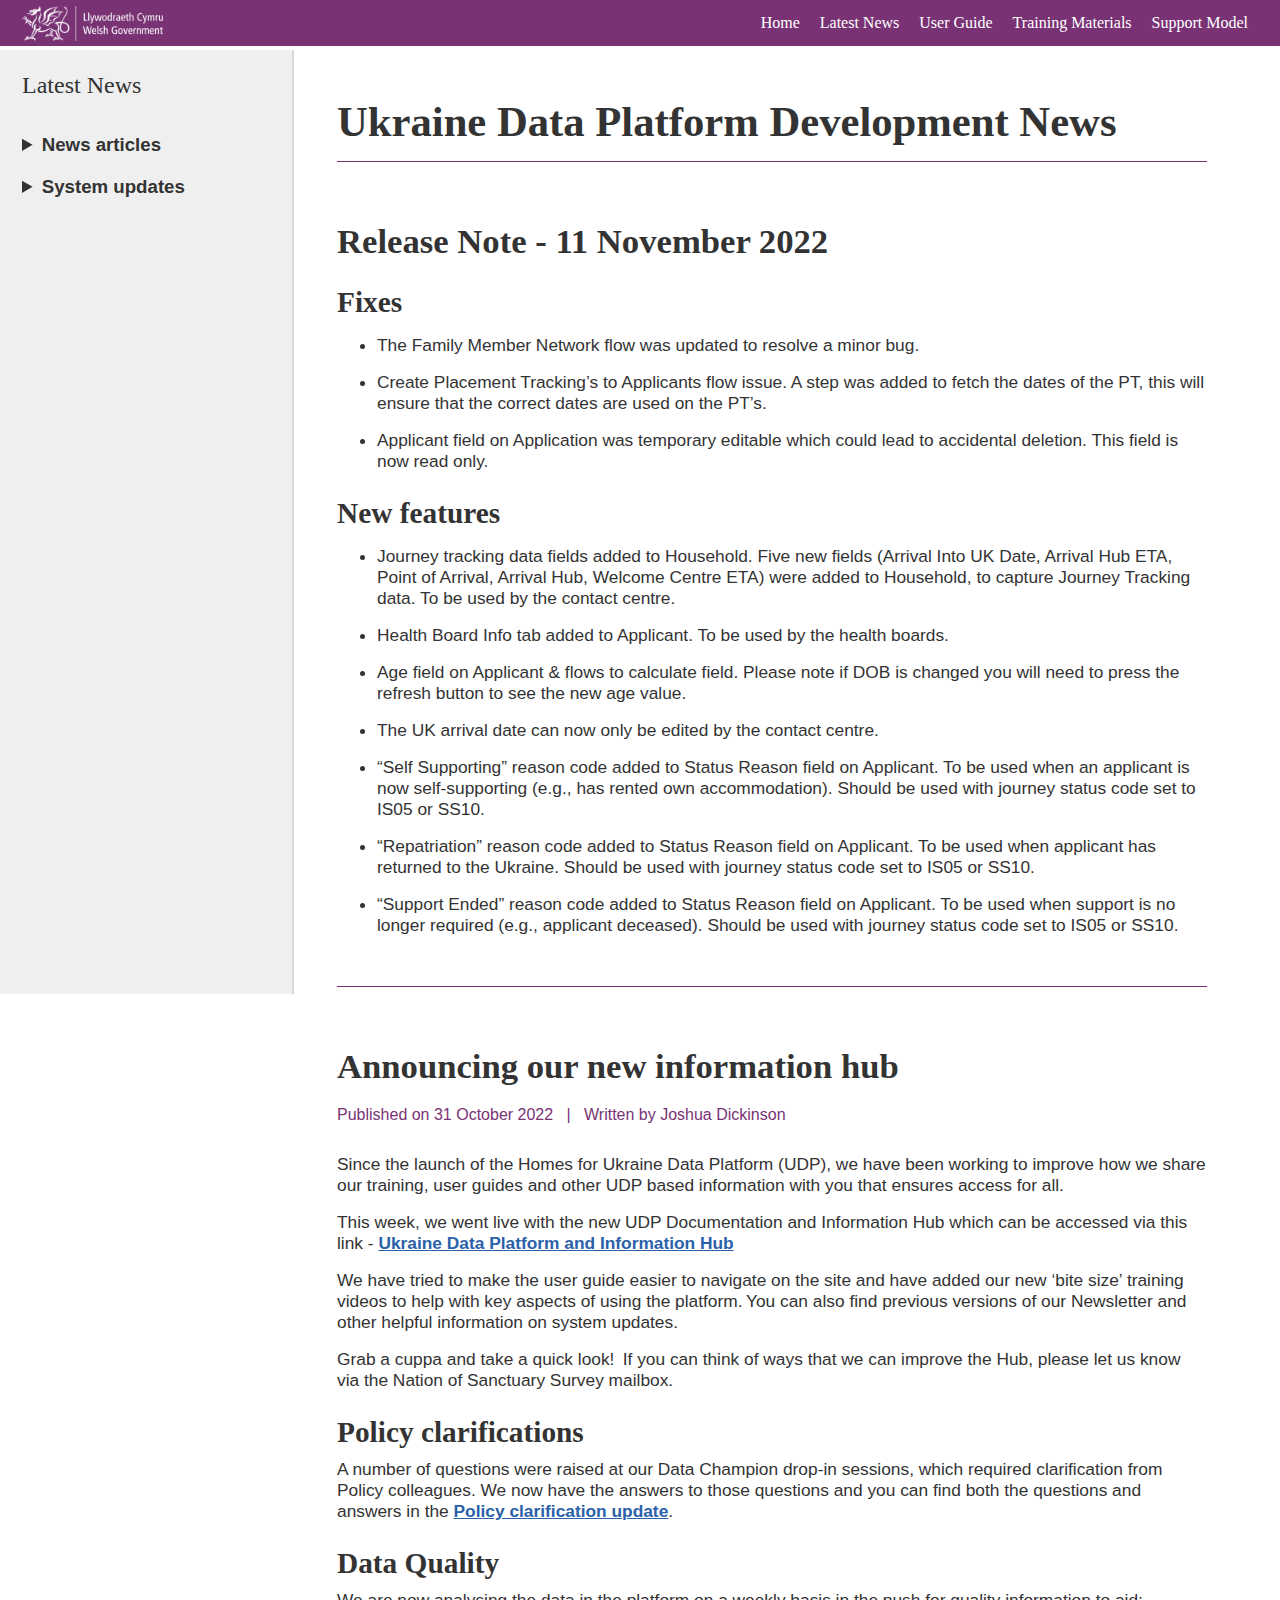
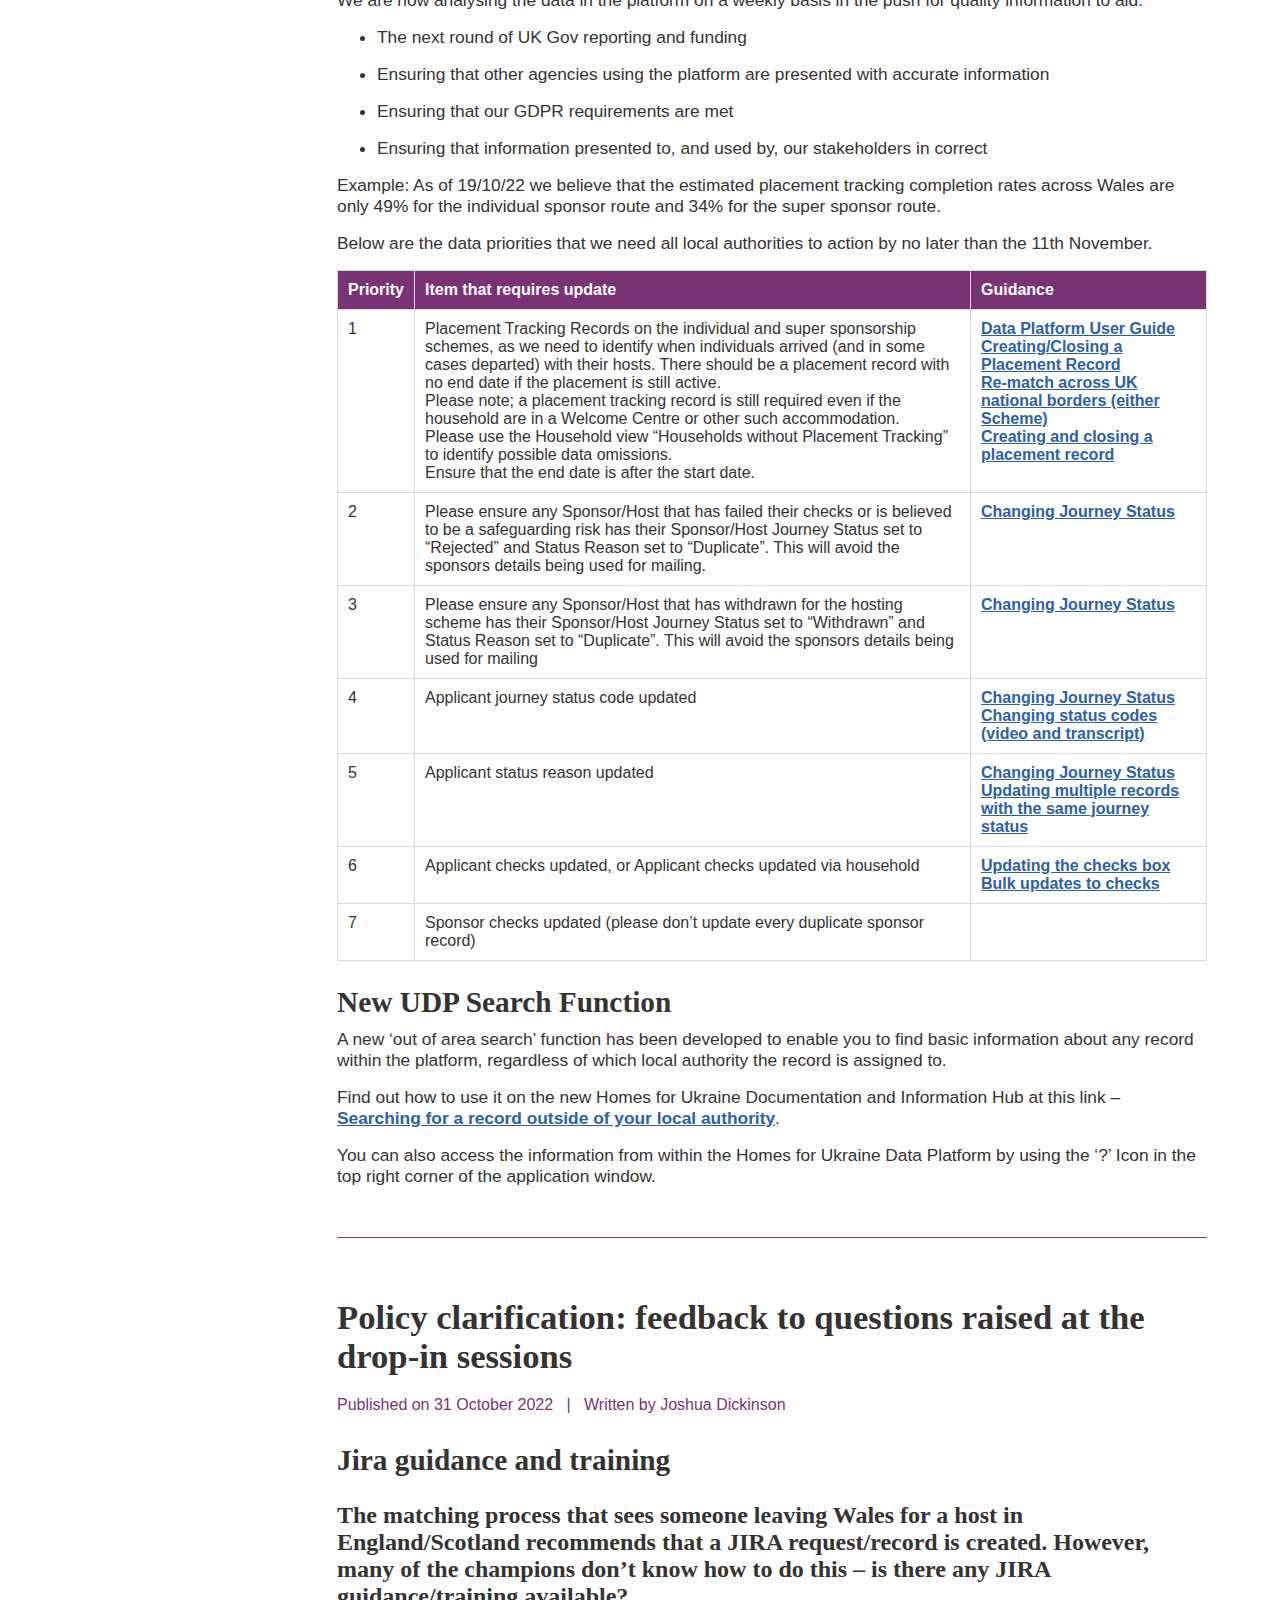
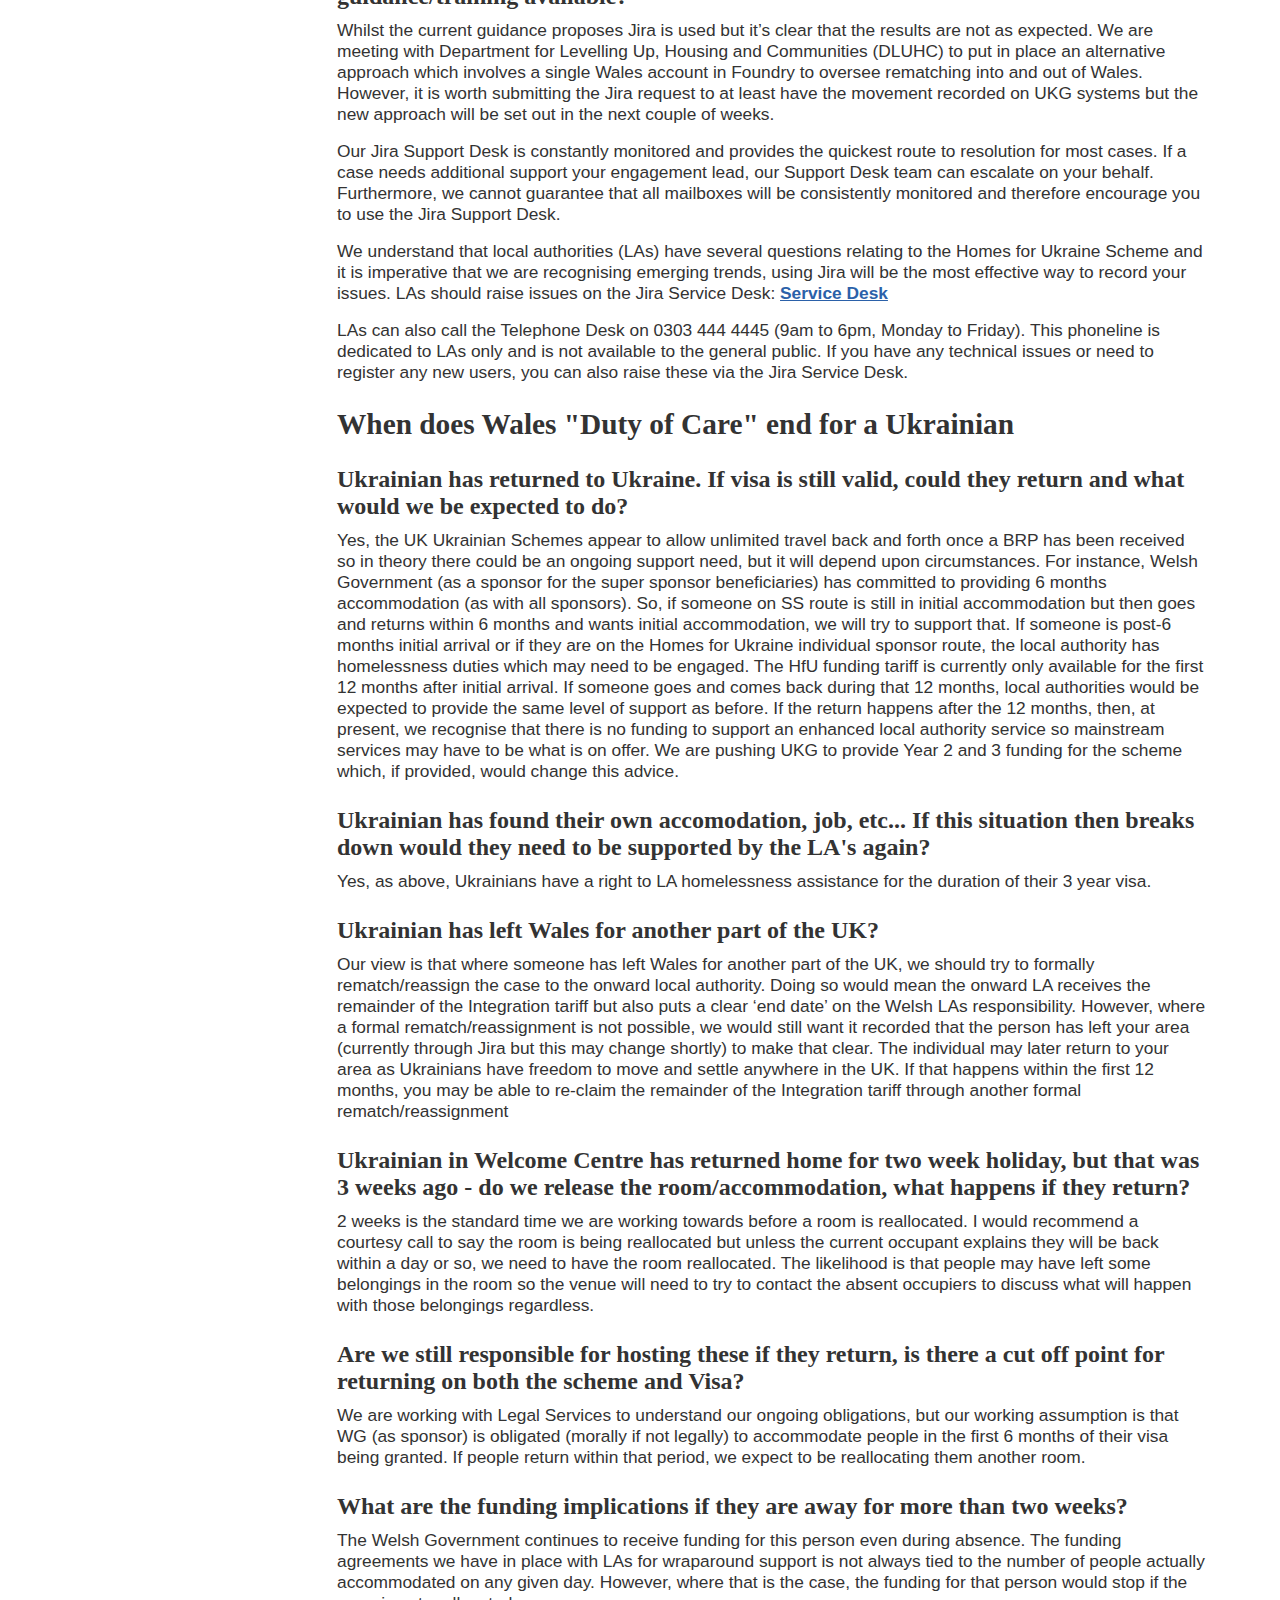
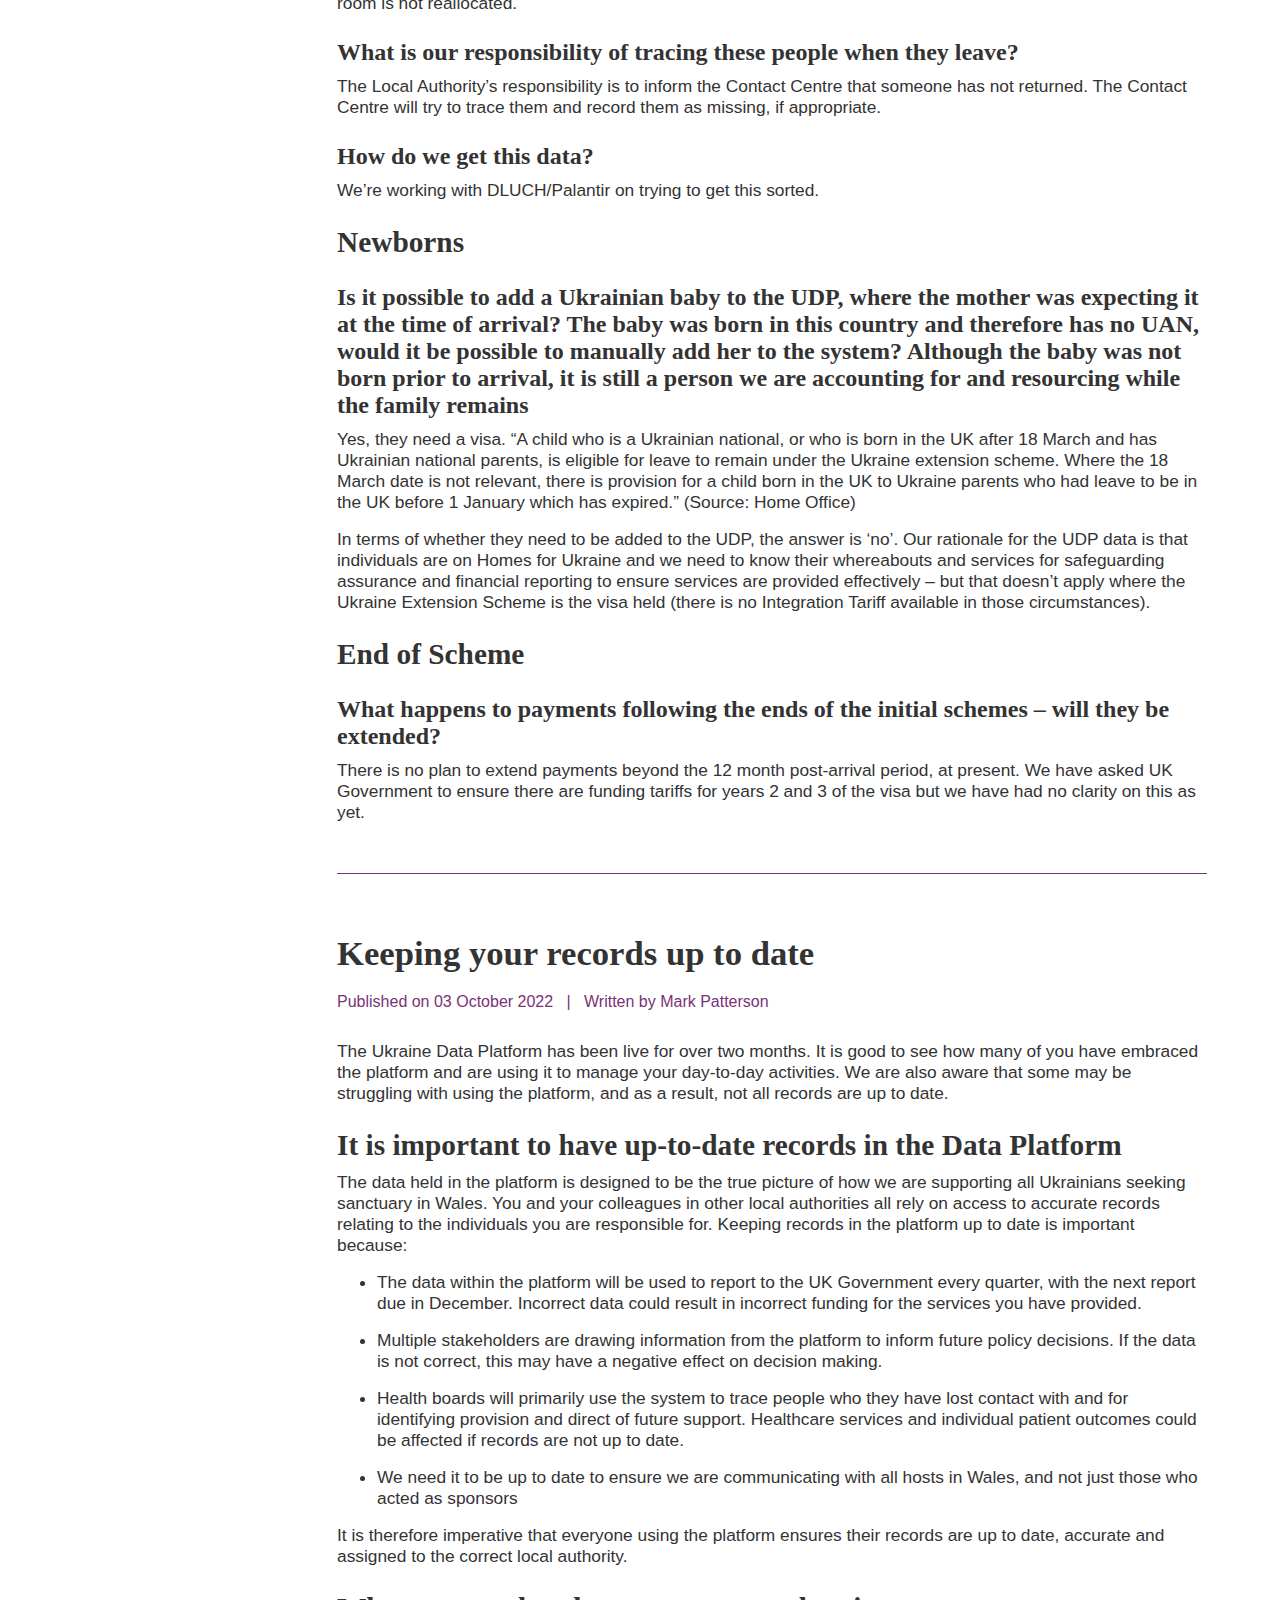
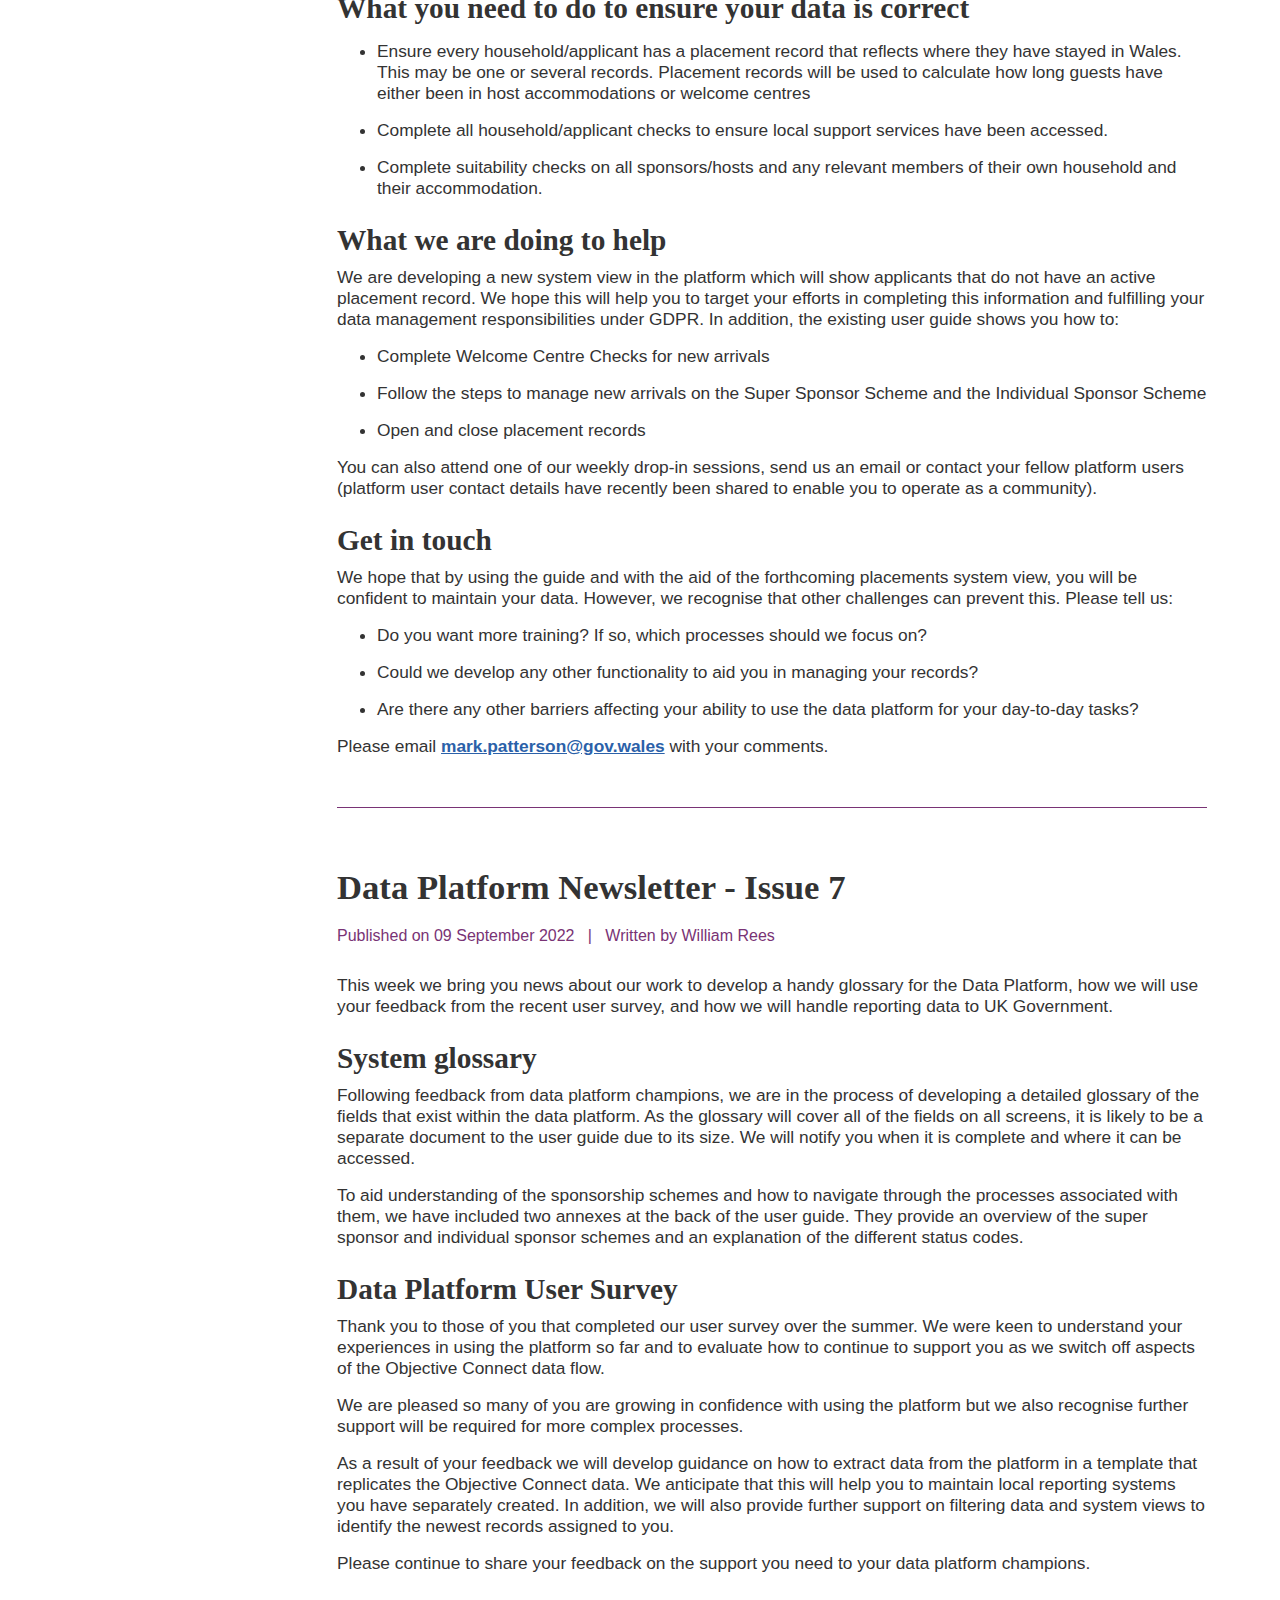
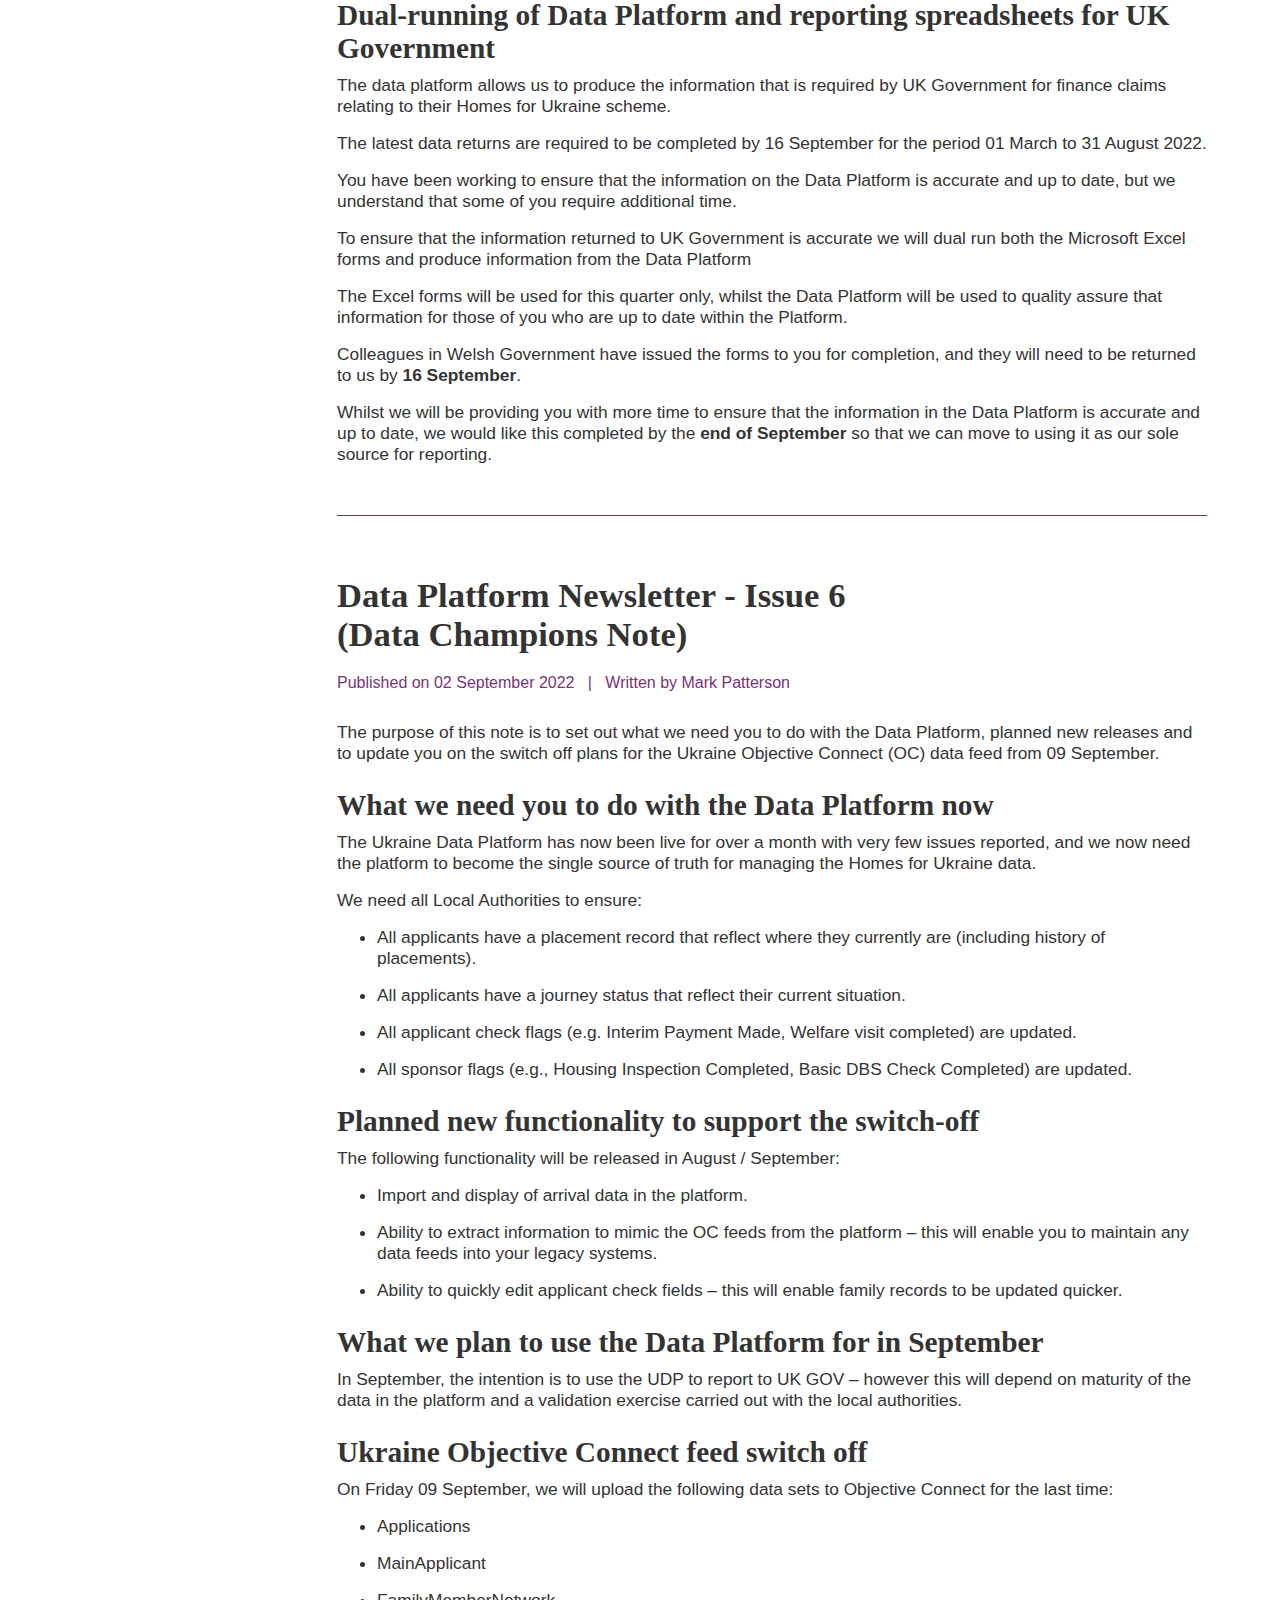
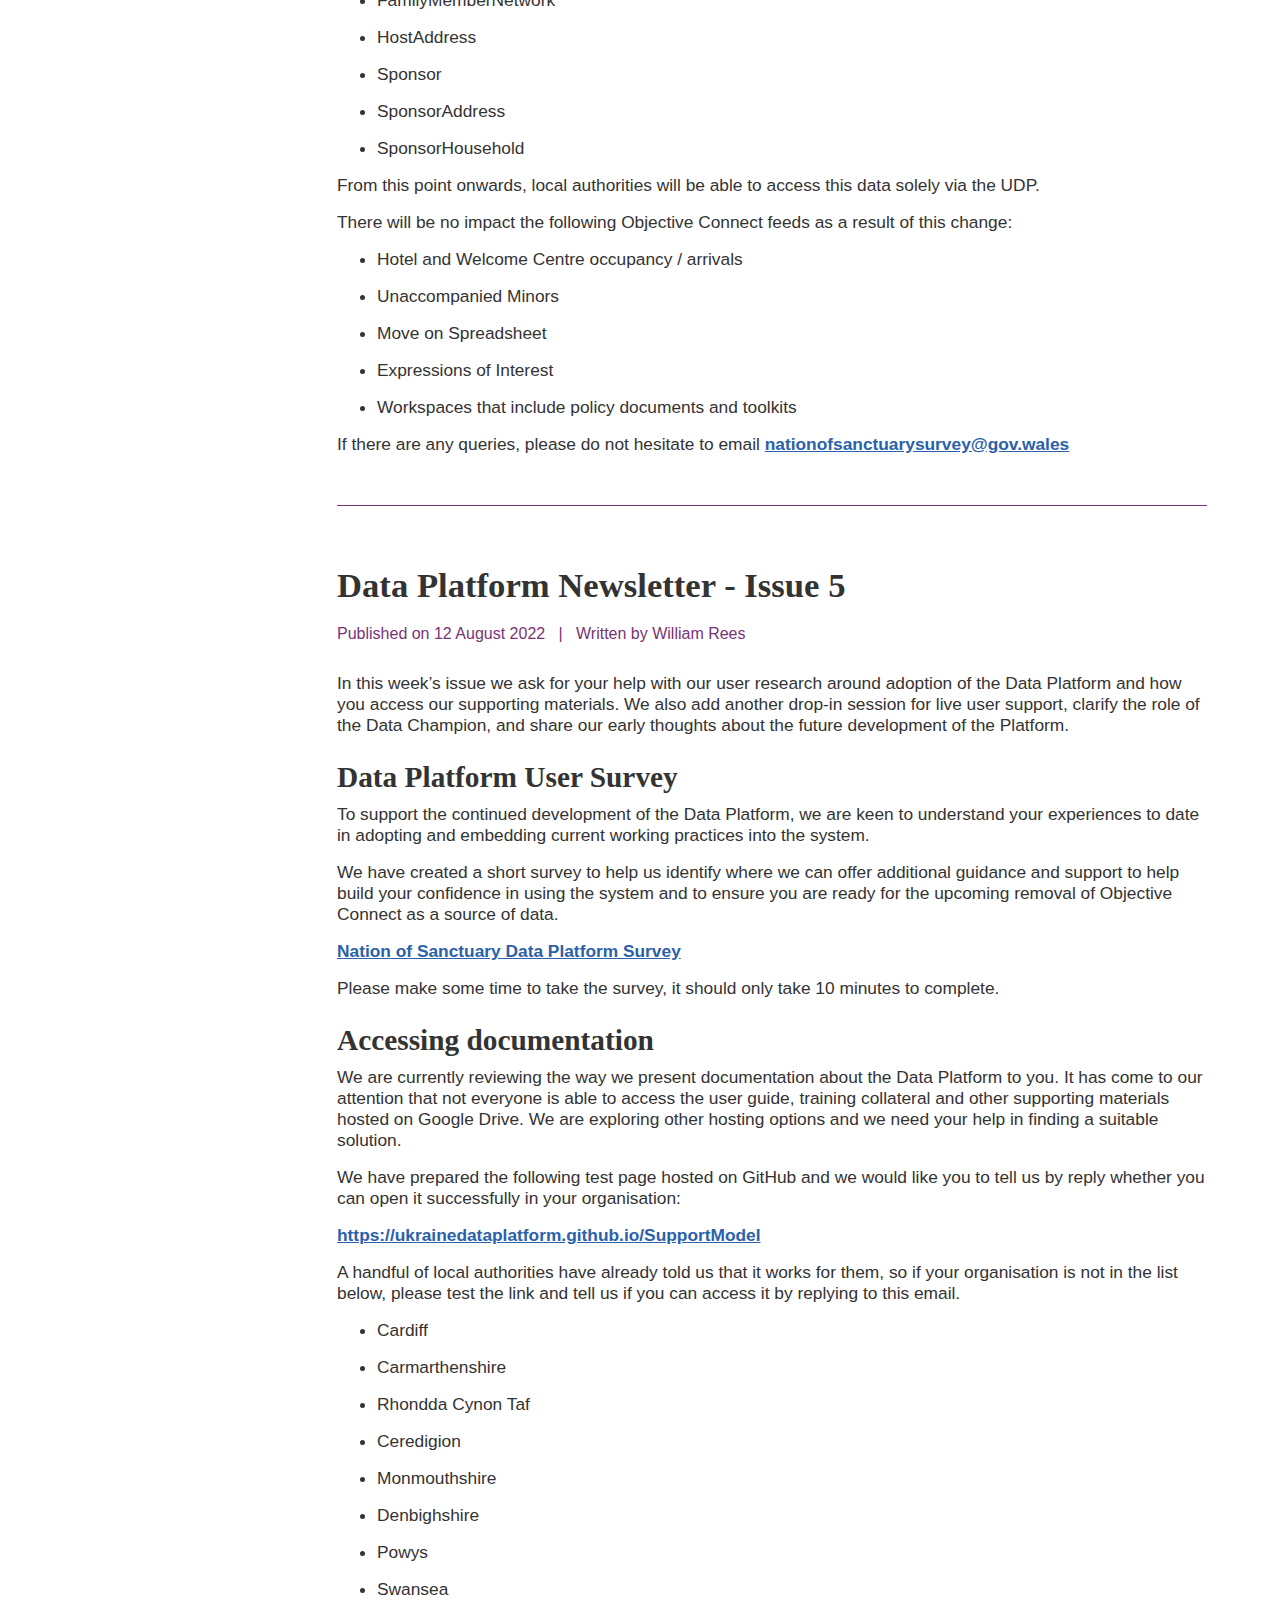
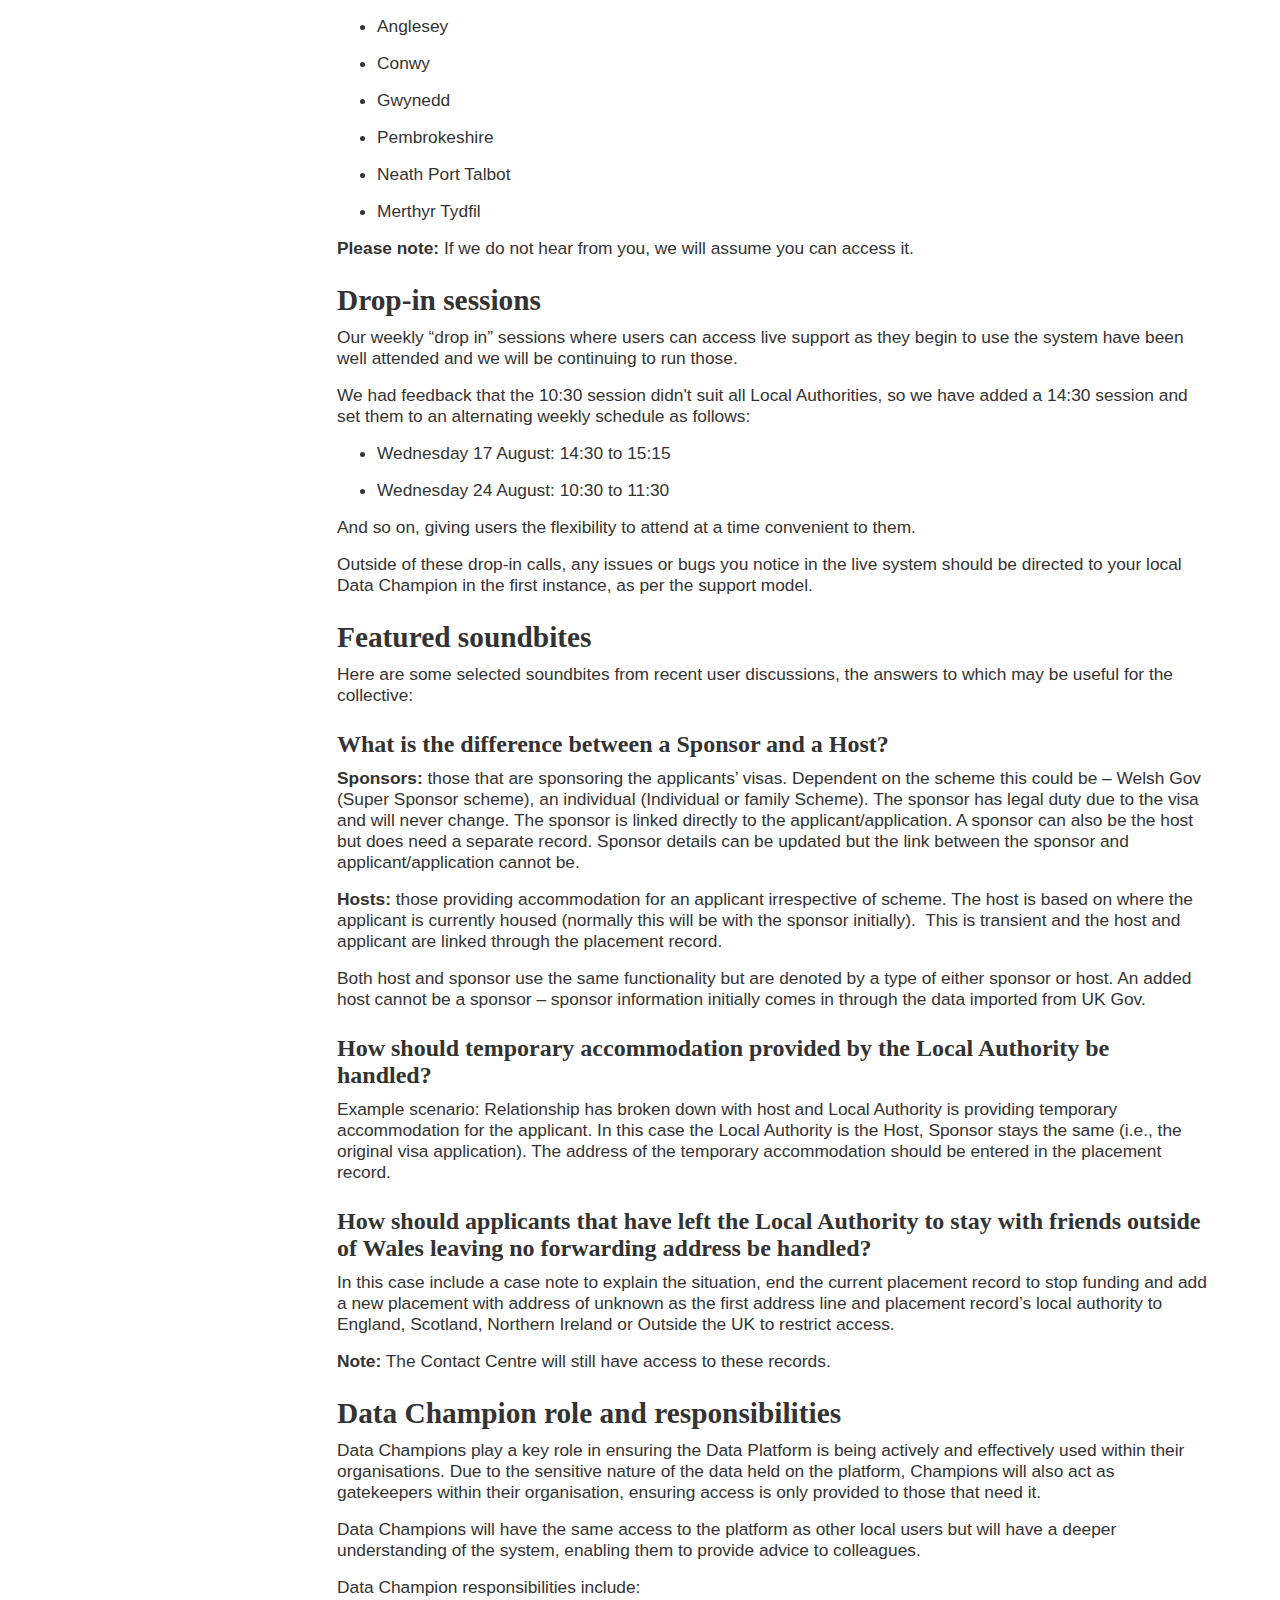
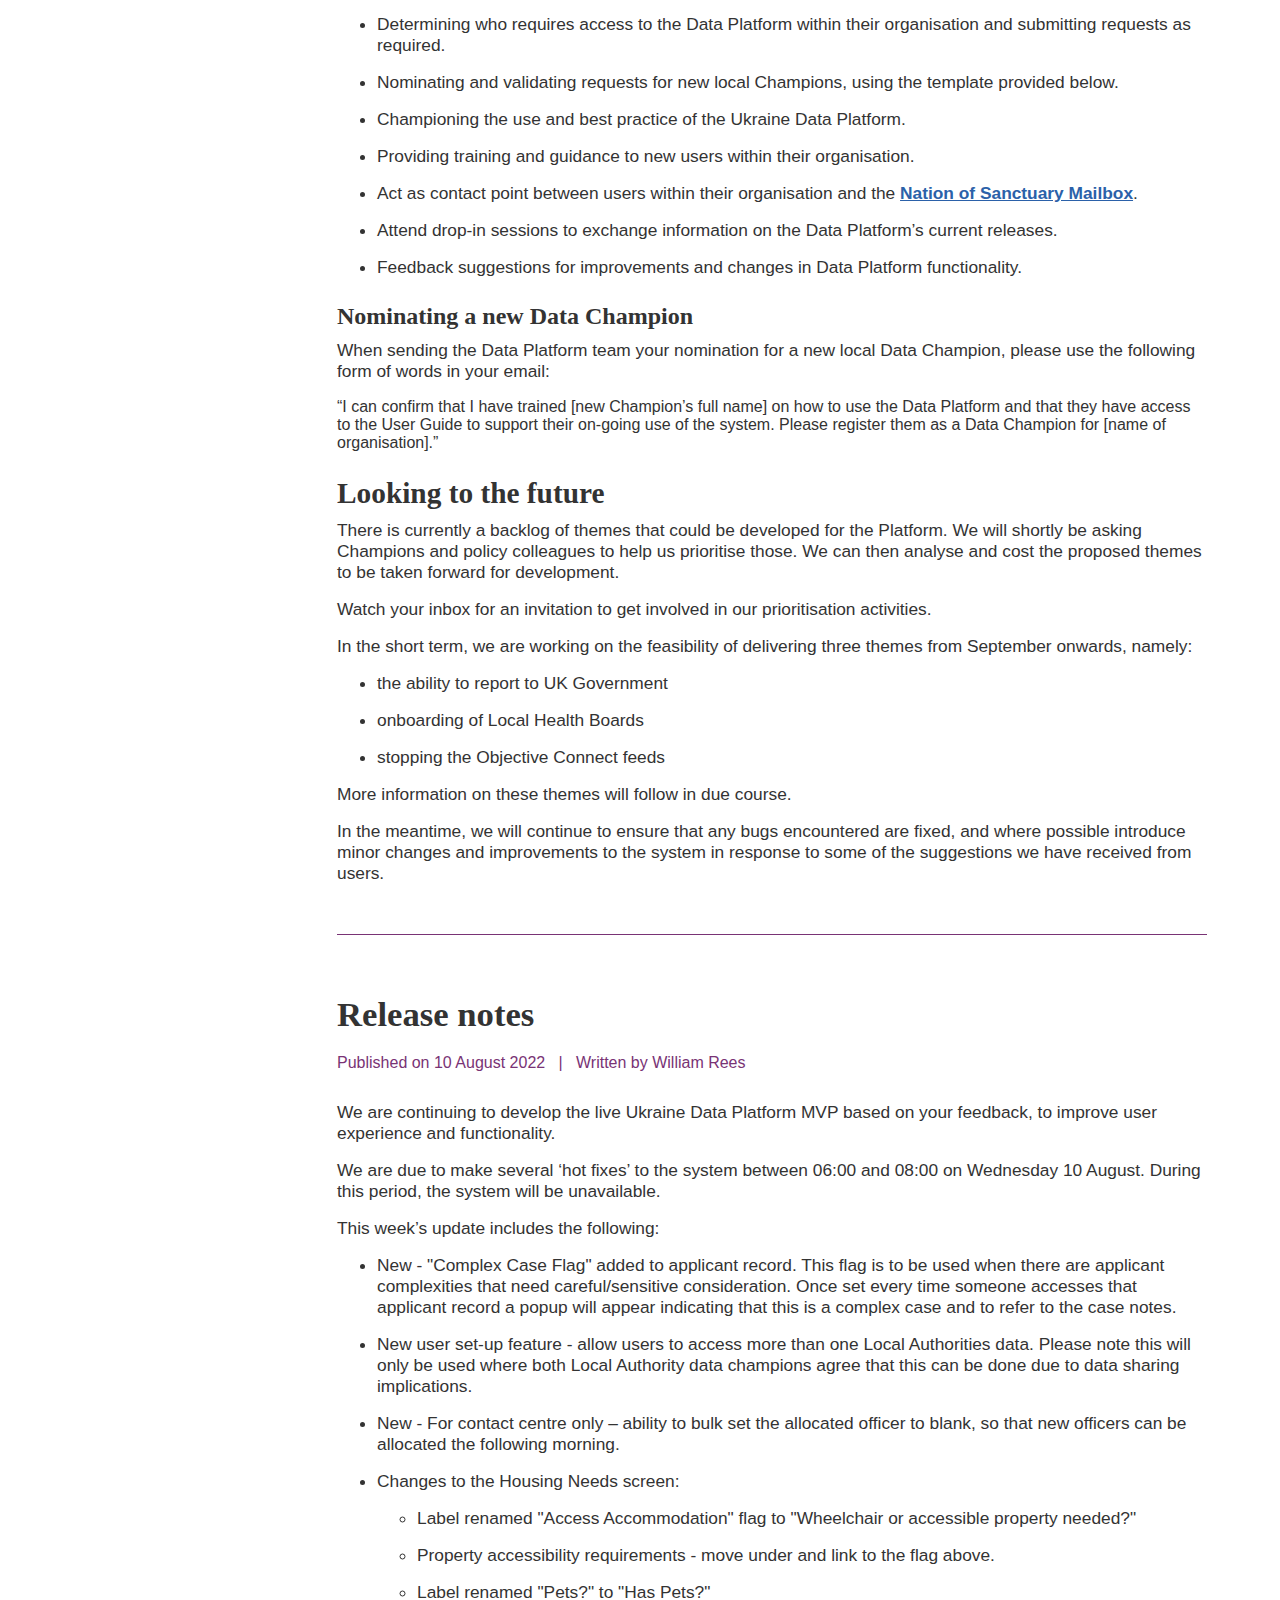
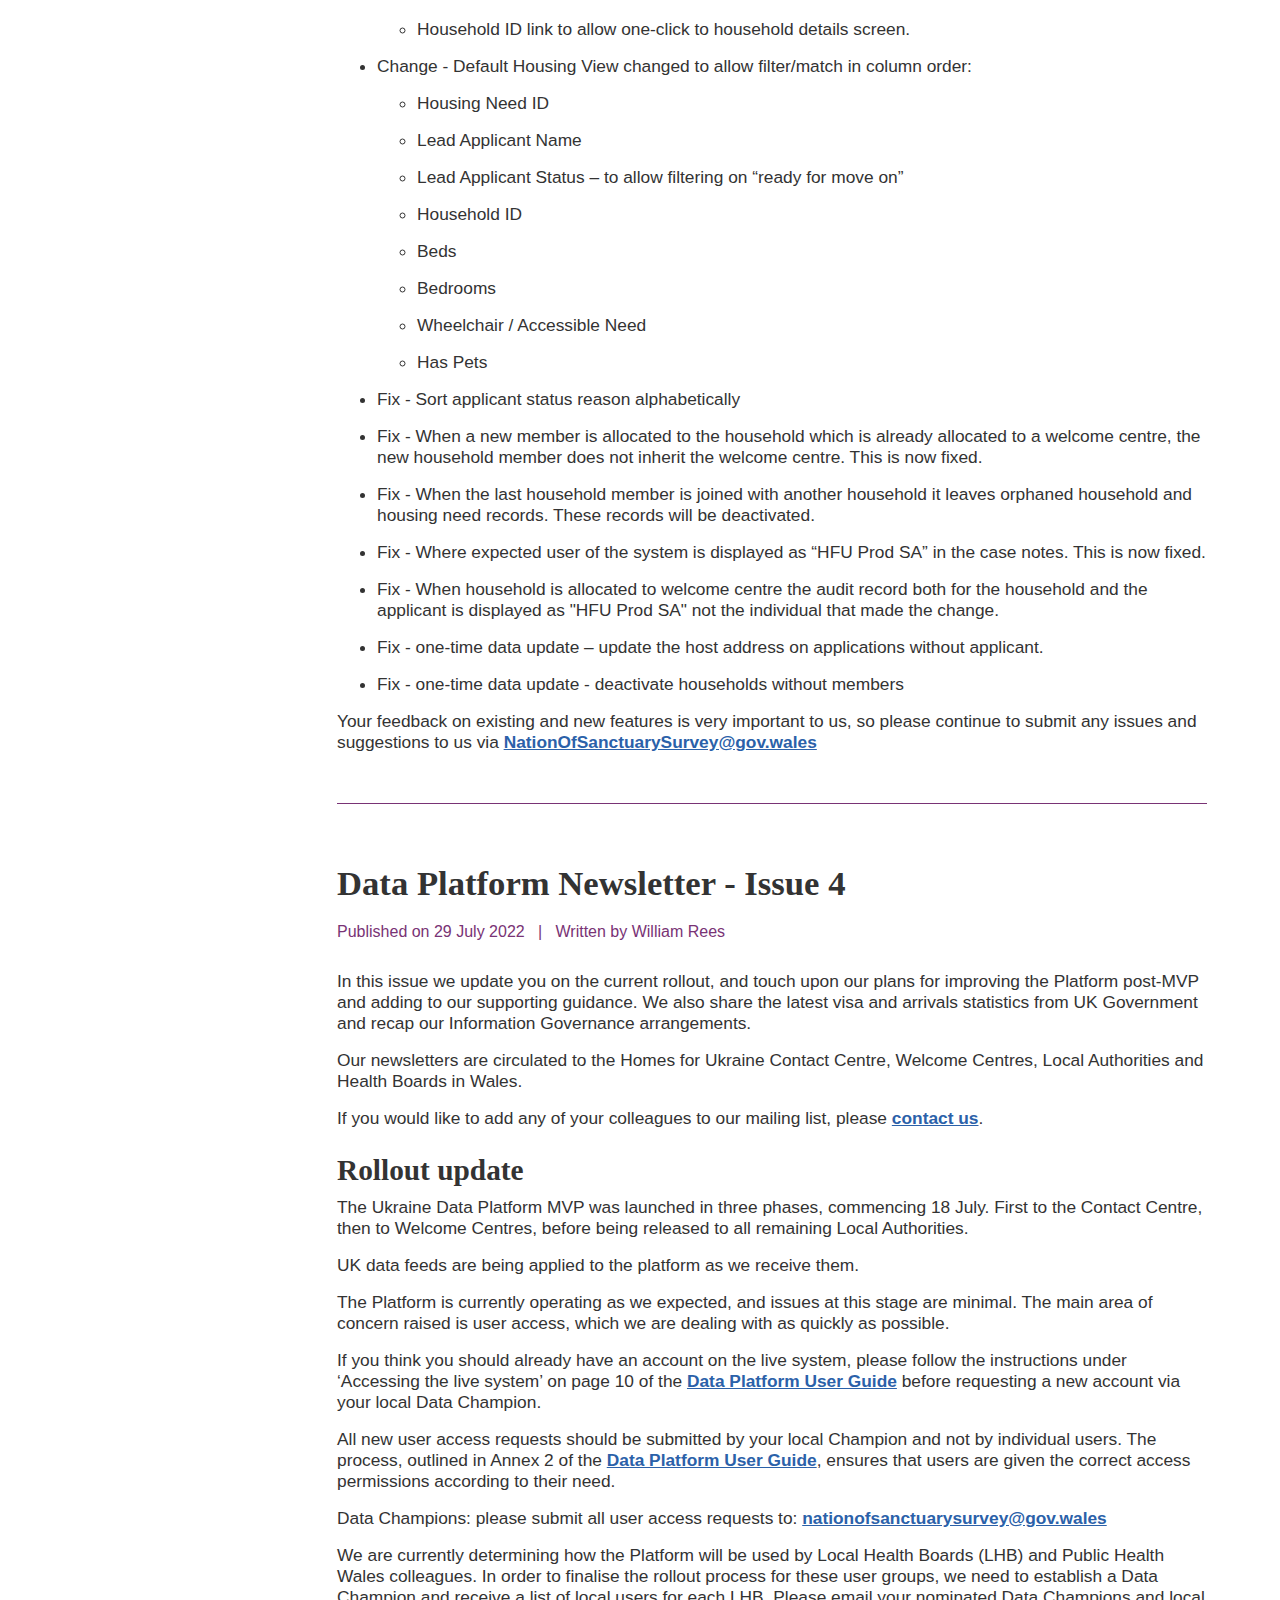
==== commit bd07ce93: "Updated news sidenav items" ====
--- a/latest-news.html
+++ b/latest-news.html
@@ -34,23 +34,24 @@
         <details>
             <summary class="chapter">News articles</summary>
             <ul>
-                <li><a href="#newsletter-9">Issue 9: Announcing our new information hub</a></li>
+                <li><a href="#newsletter-9">Announcing our new information hub</a></li>
                 <li><a href="#policy-clarification">Policy clarification: feedback to questions raised at the drop-in sessions</a></li>
-                <li><a href="#newsletter-8">Issue 8: Keeping your records up to date</a></li>
-                <li><a href="#newsletter-7">Issue 7: 09 Sep 2022</a></li>
-                <li><a href="#newsletter-6">Issue 6: 02 Sep 2022</a></li>
-                <li><a href="#newsletter-5">Issue 5: 12 Aug 2022</a></li>
-                <li><a href="#newsletter-4">Issue 4: 29 Jul 2022</a></li>
-                <li><a href="#newsletter-3">Issue 3: 13 Jul 2022</a></li>
-                <li><a href="#newsletter-2">Issue 2: 28 Jun 2022</a></li>
-                <li><a href="#newsletter-1">Issue 1: 17 Jun 2022</a></li>
+                <li><a href="#newsletter-8">Keeping your records up to date</a></li>
+                <li><a href="#newsletter-7">Issue 7 - 09 Sep 2022</a></li>
+                <li><a href="#newsletter-6">Issue 6 - 02 Sep 2022</a></li>
+                <li><a href="#newsletter-5">Issue 5 - 12 Aug 2022</a></li>
+                <li><a href="#newsletter-4">Issue 4 - 29 Jul 2022</a></li>
+                <li><a href="#newsletter-3">Issue 3 - 13 Jul 2022</a></li>
+                <li><a href="#newsletter-2">Issue 2 - 28 Jun 2022</a></li>
+                <li><a href="#newsletter-1">Issue 1 - 17 Jun 2022</a></li>
             </ul>
         </details>
         <details>
             <summary class="chapter">System updates</summary>
             <ul>
+                <li><a href="#release-note-2">Release Note - 11 Nov 2022</a></li>
                 <li><a href="#live-rollout">Live Rollout - 21 Jun 2022</a></li>
-                <li><a href="#release-notes-1">Release Note - 10 Aug 2022</a></li>
+                <li><a href="#release-note-1">Release Note - 10 Aug 2022</a></li>
                 <li><a href="#release-newsletter-1">Release Note - 14 Jul 2022</a></li>
             </ul>
         </details>
@@ -66,6 +67,28 @@
             All article tags need a unique id and a class="y-target"
             All news articles need a <p> underneath the <h2> as follows:
             <p class="published-author">Published on [PUBLICATION DATE] &nbsp | &nbsp Written by [AUTHOR'S NAME]</p> -->
+
+        <article id="release-note-2" class="y-target">
+            <h2>Release Note - 11 November 2022</h2>
+            <h3>Fixes</h3>
+            <ul>
+                <li>The Family Member Network flow was updated to resolve a minor bug.</li>
+                <li>Create Placement Tracking’s to Applicants flow issue.  A step was added to fetch the dates of the PT, this will ensure that the correct dates are used on the PT’s.</li>
+                <li>Applicant field on Application was temporary editable which could lead to accidental deletion. This field is now read only. </li>
+            </ul>
+            <h3>New features</h3>
+            <ul>
+                <li>Journey tracking data fields added to Household. Five new fields (Arrival Into UK Date, Arrival Hub ETA, Point of Arrival, Arrival Hub, Welcome Centre ETA) were added to Household, to capture Journey Tracking data. To be used by the contact centre.</li>
+                <li>Health Board Info tab added to Applicant. To be used by the health boards.</li>
+                <li>Age field on Applicant & flows to calculate field. Please note if DOB is changed you will need to press the refresh button to see the new age value.</li>
+                <li>The UK arrival date can now only be edited by the contact centre.</li>
+                <li>“Self Supporting” reason code added to Status Reason field on Applicant. To be used when an applicant is now self-supporting (e.g., has rented own accommodation). Should be used with journey status code set to IS05 or SS10.</li>
+                <li>“Repatriation” reason code added to Status Reason field on Applicant. To be used when applicant has returned to the Ukraine. Should be used with journey status code set to IS05 or SS10.</li>
+                <li>“Support Ended” reason code added to Status Reason field on Applicant. To be used when support is no longer required (e.g., applicant deceased). Should be used with journey status code set to IS05 or SS10.</li>
+            </ul>
+        </article>
+
+        <div class="article-divider"></div>
 
         <article id="newsletter-9" class="y-target">
             <h2>Announcing our new information hub</h2>
@@ -381,7 +404,7 @@
 
         <div class="article-divider"></div>
 
-        <article id="release-notes-1" class="y-target">
+        <article id="release-note-1" class="y-target">
             <h2>Release notes</h2>
             <p class="published-author">Published on 10 August 2022 &nbsp | &nbsp Written by William Rees</p>
             <p>We are continuing to develop the live Ukraine Data Platform MVP based on your feedback, to improve user experience and functionality.</p>
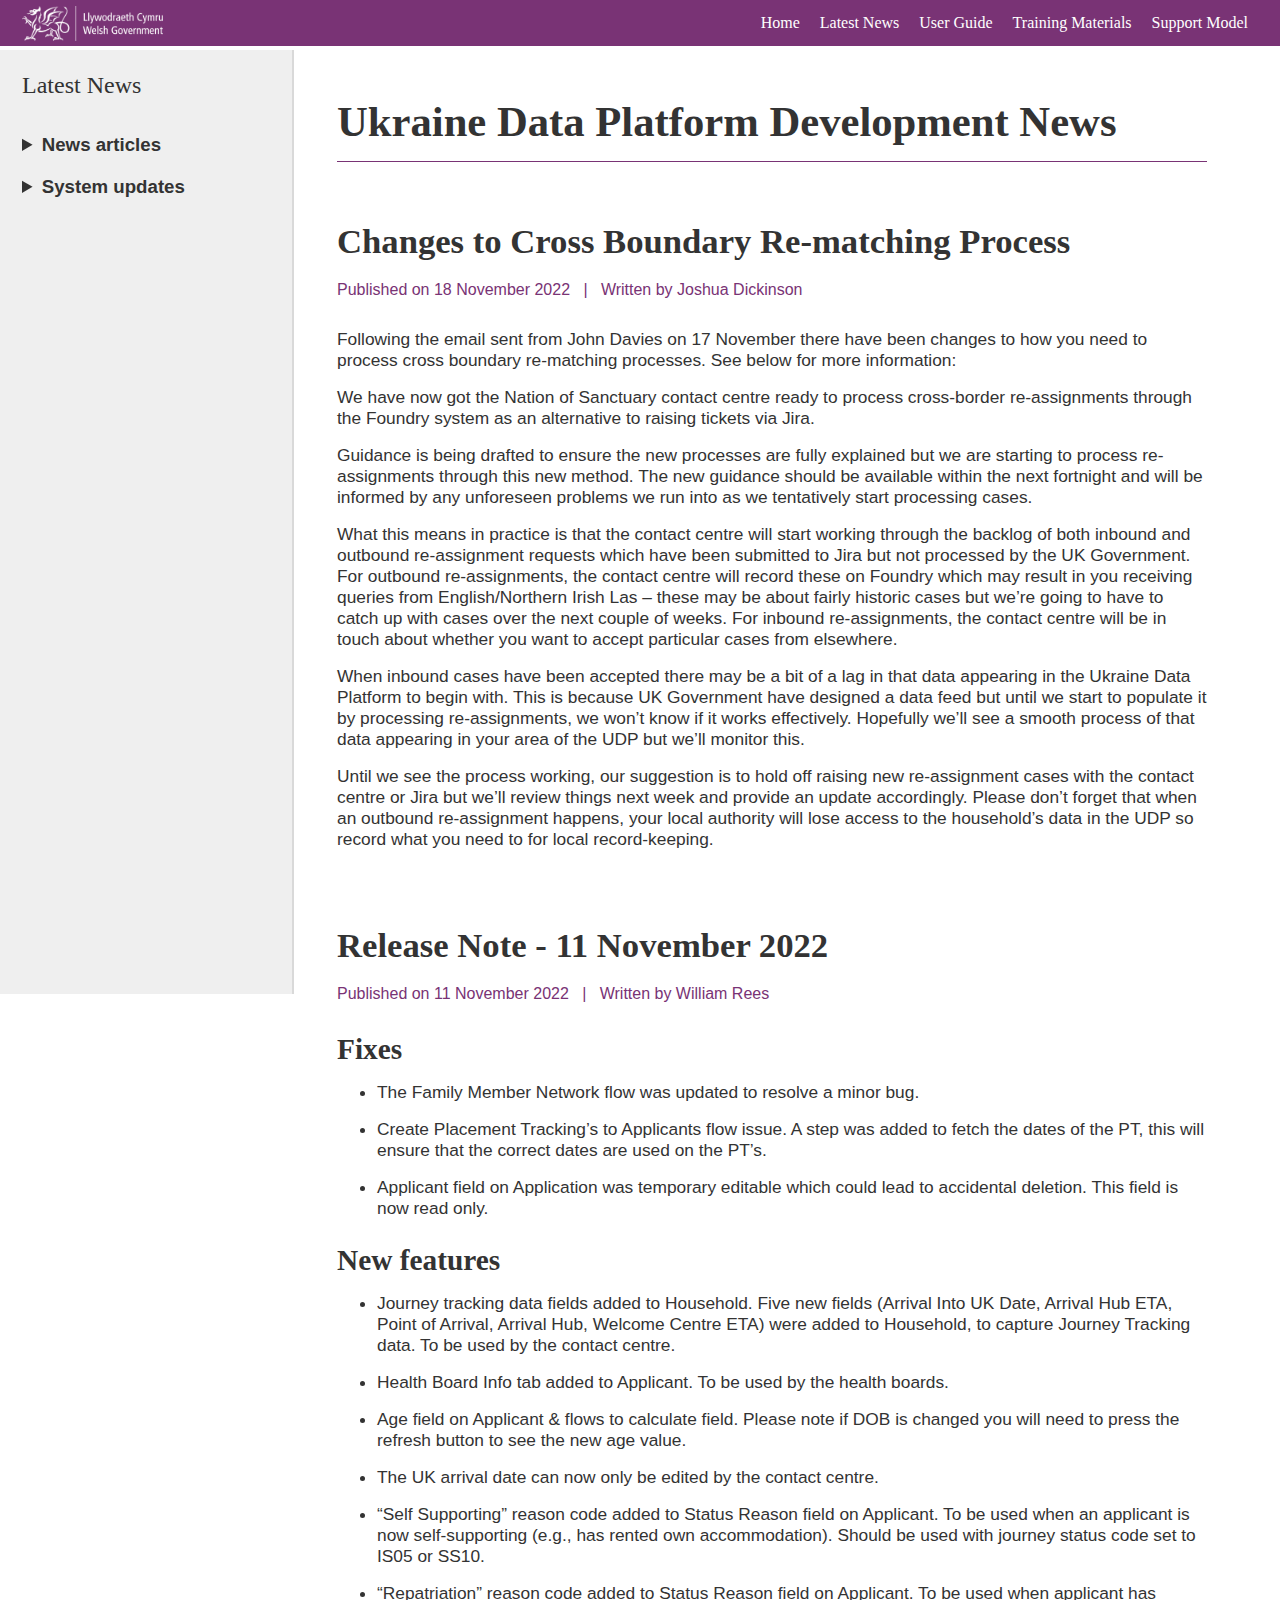
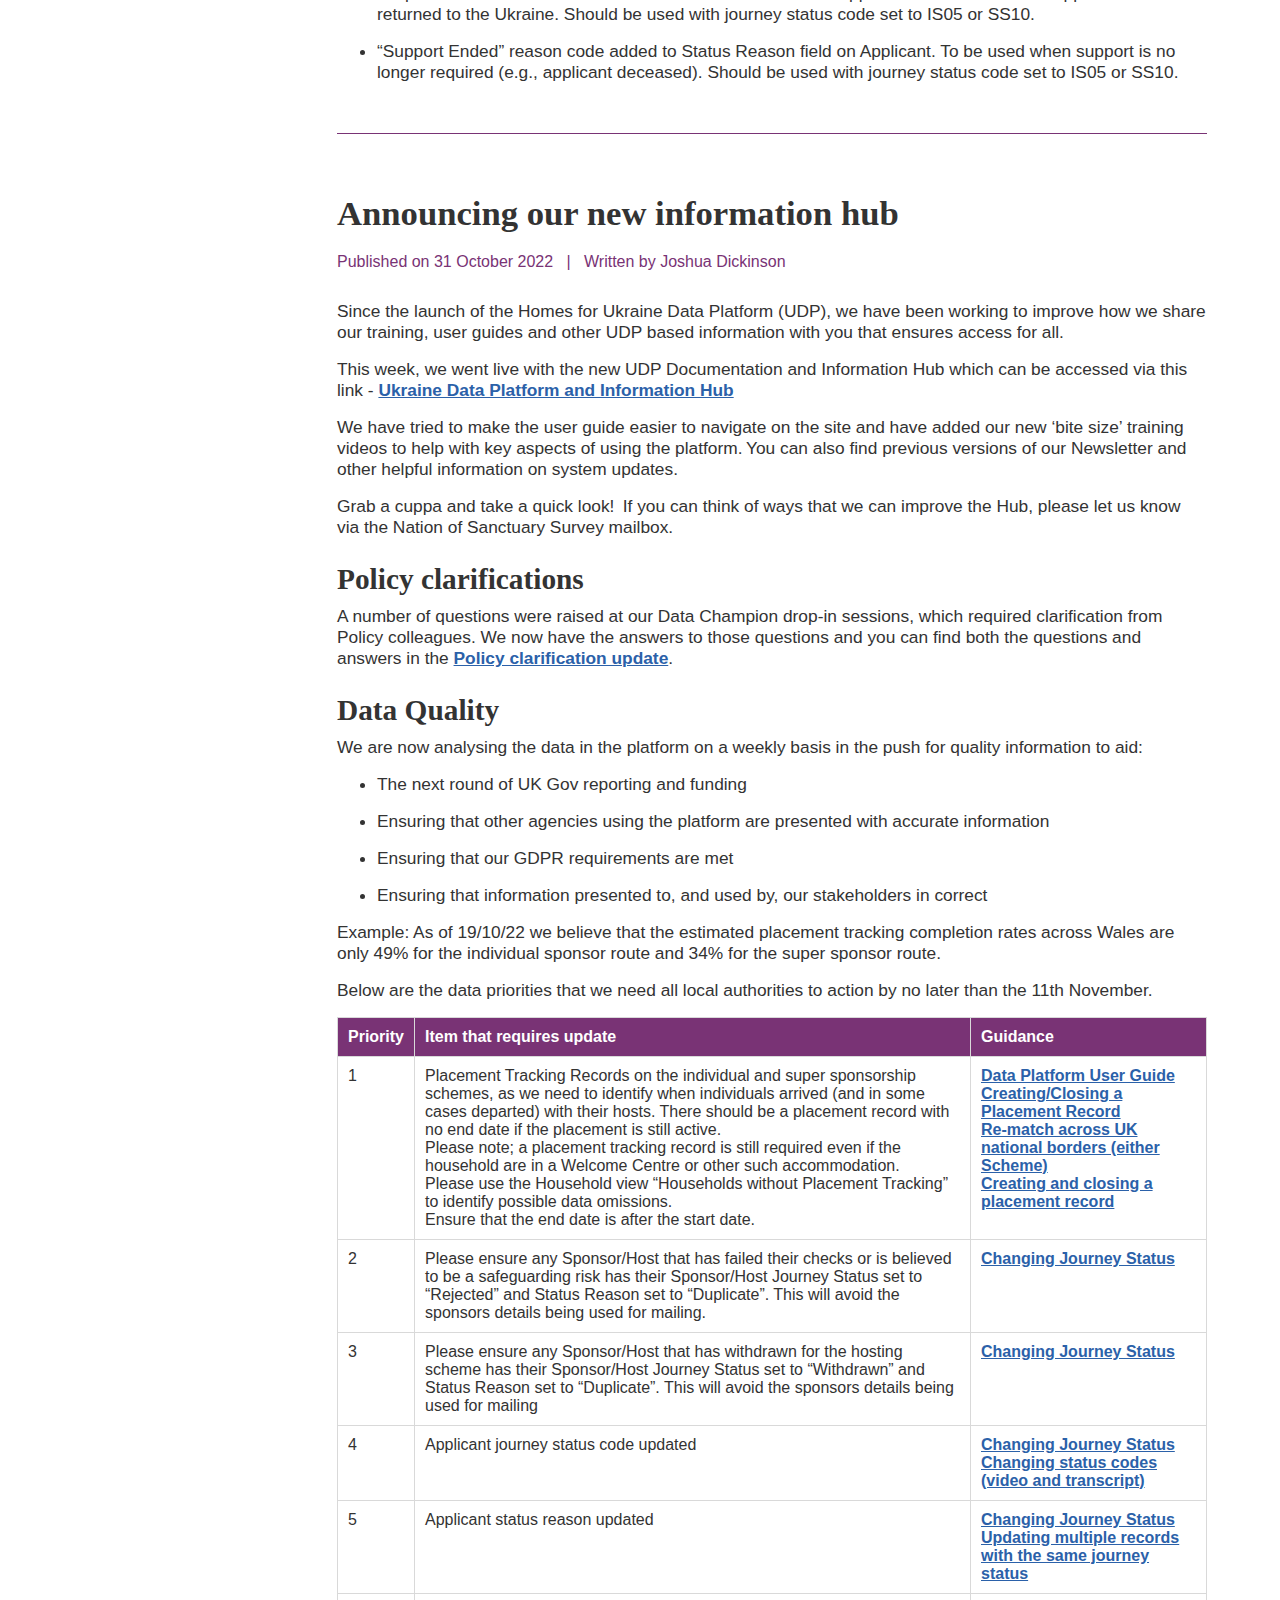
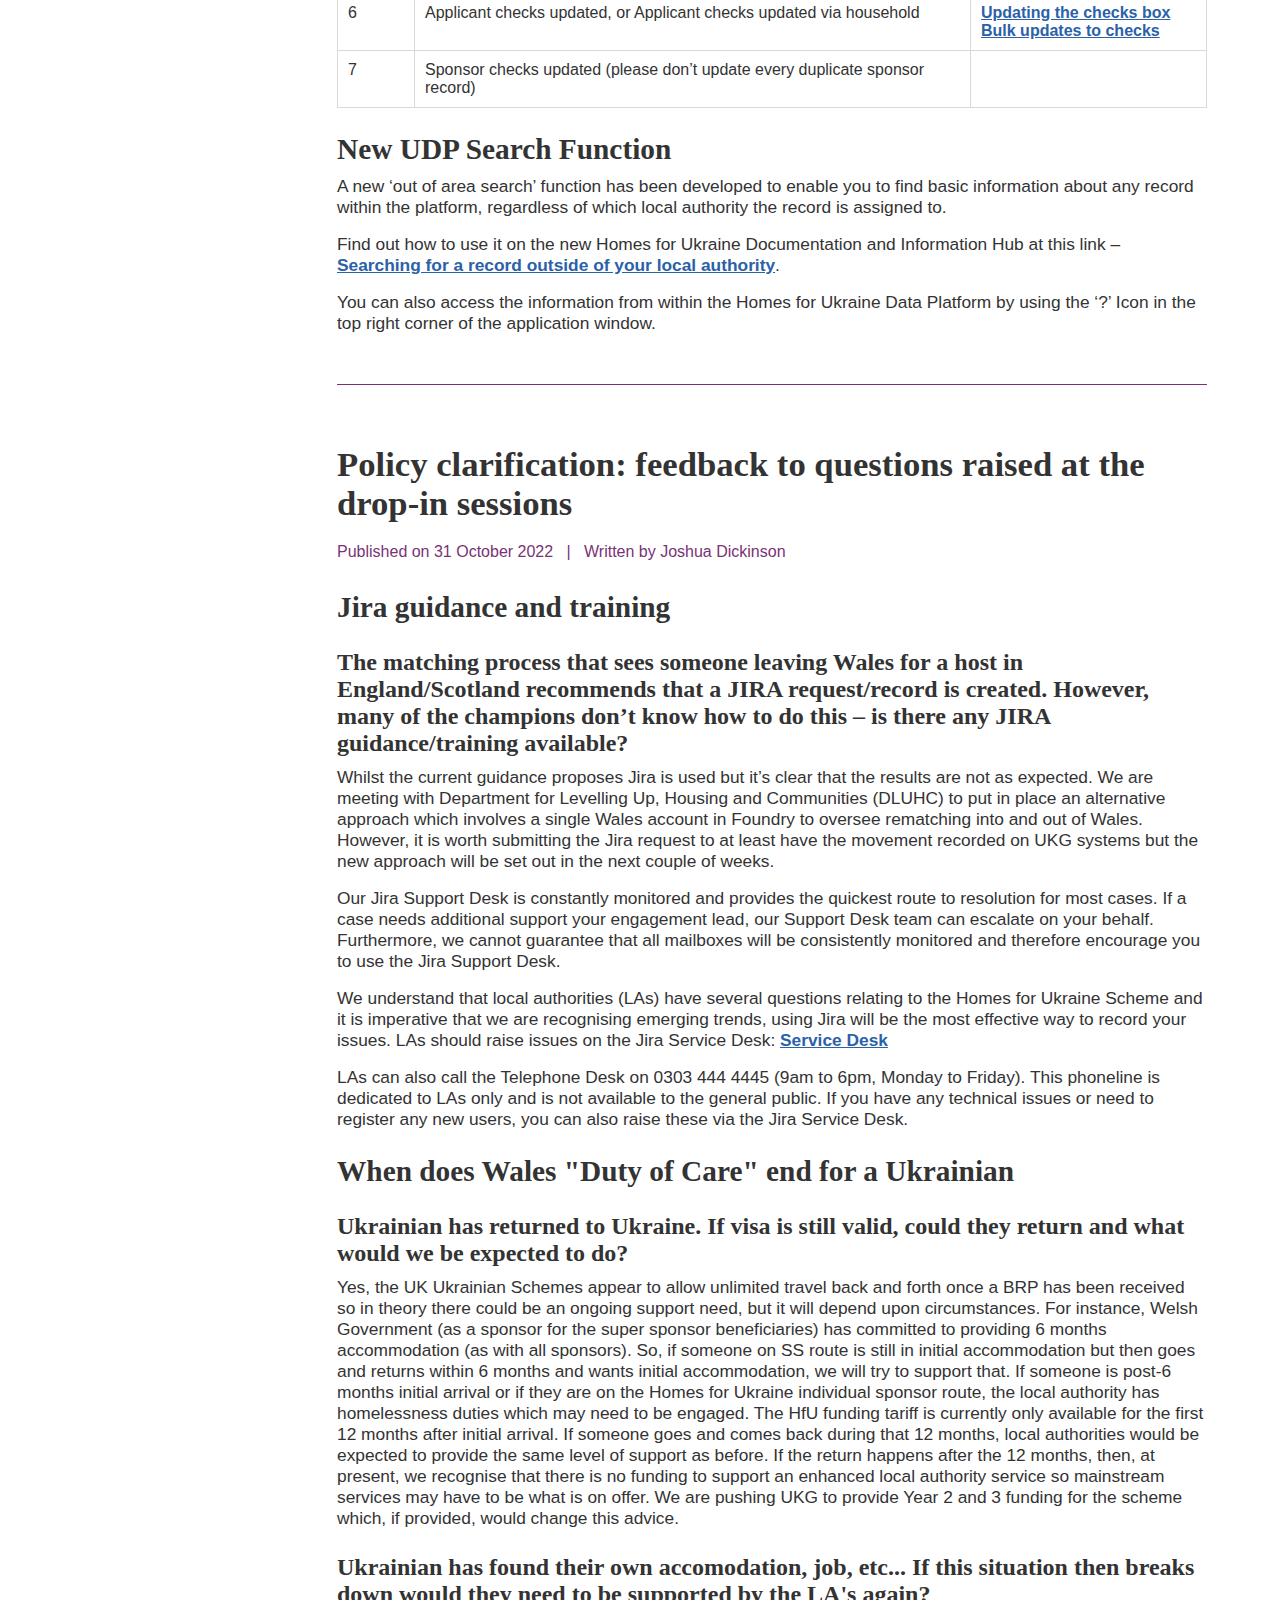
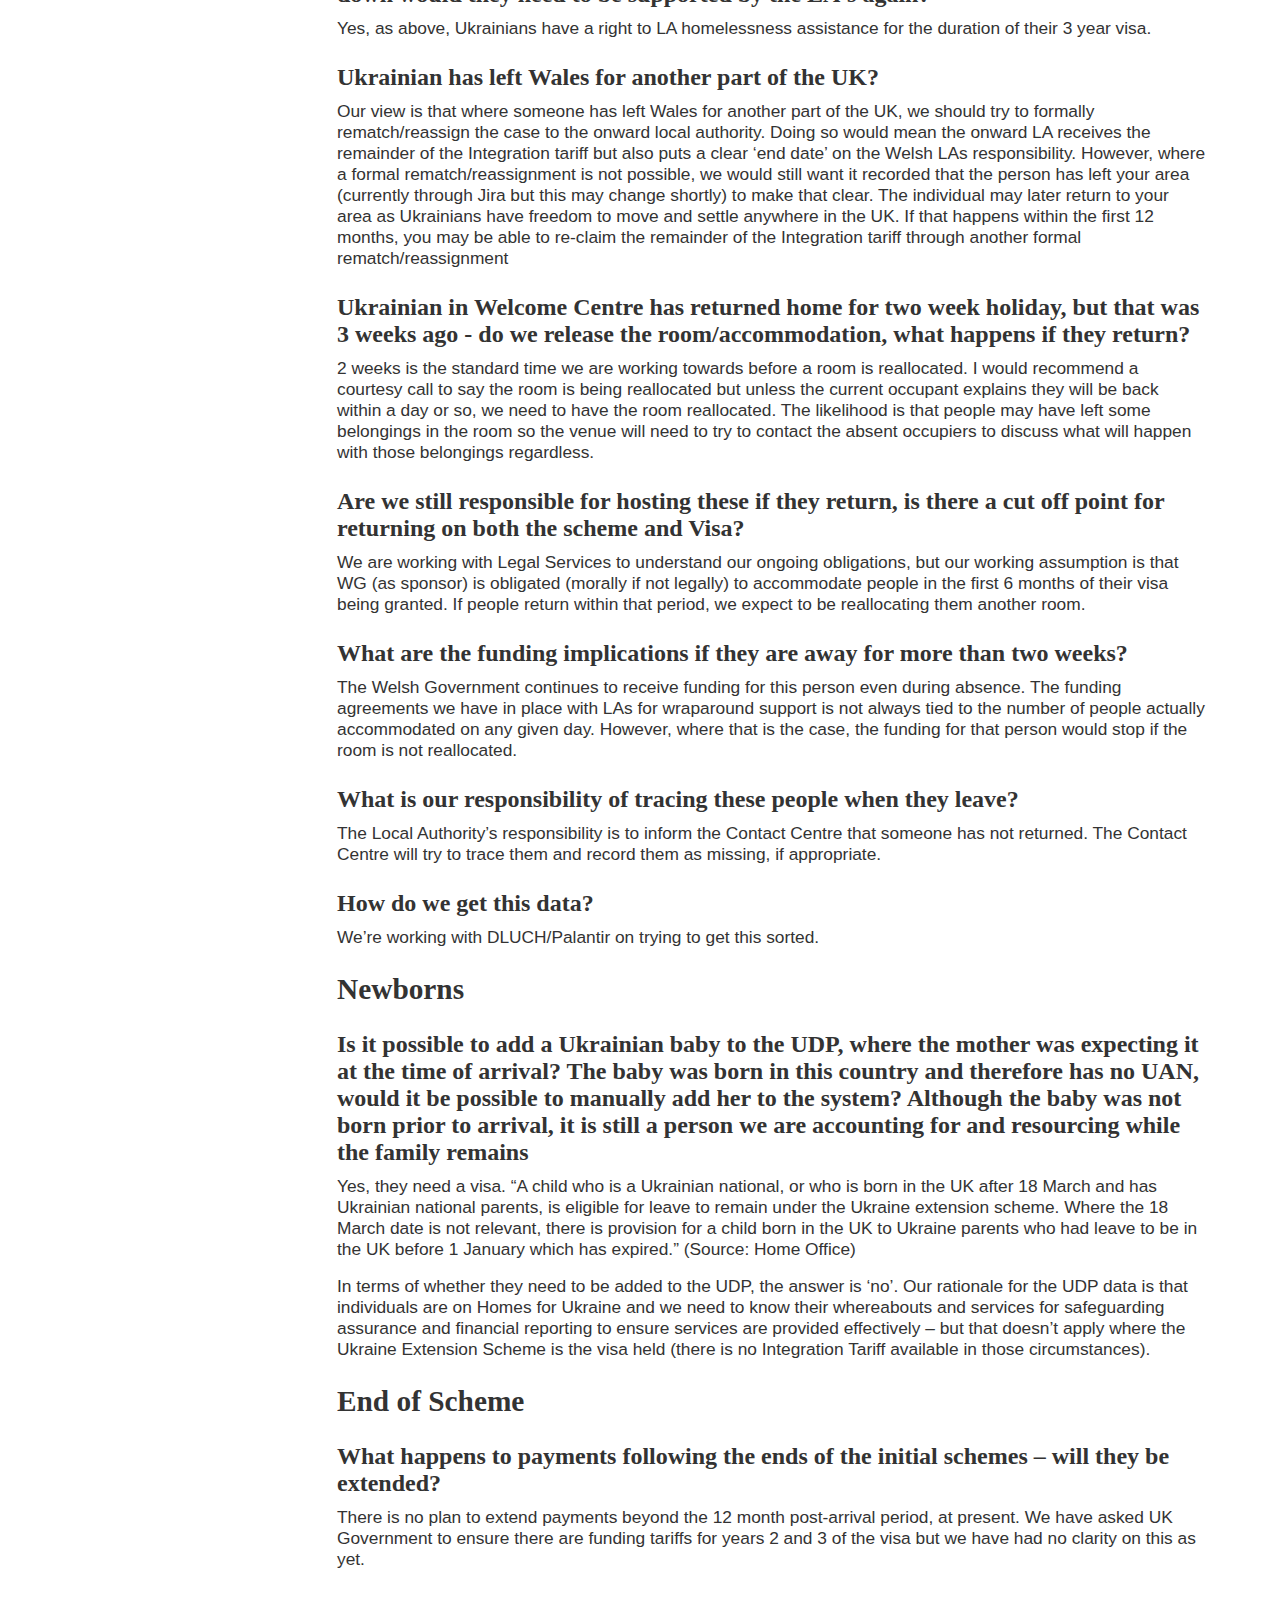
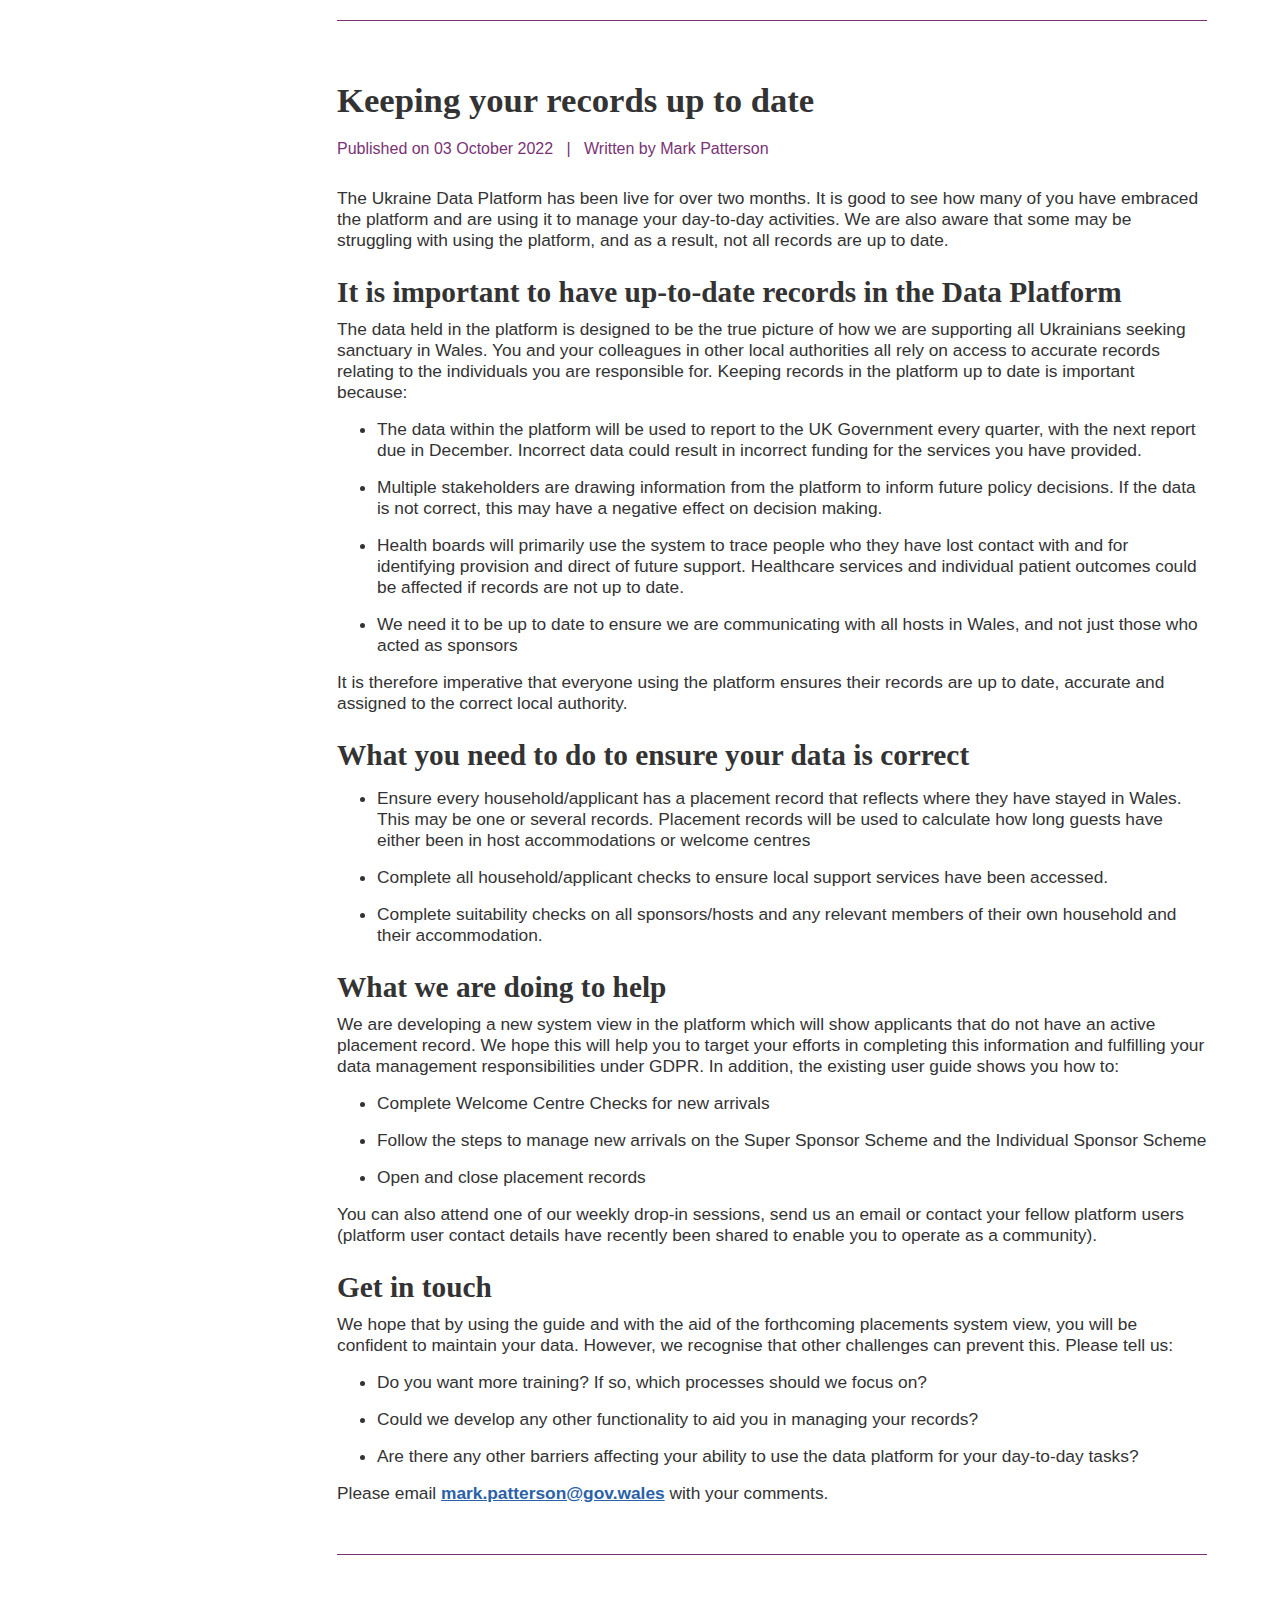
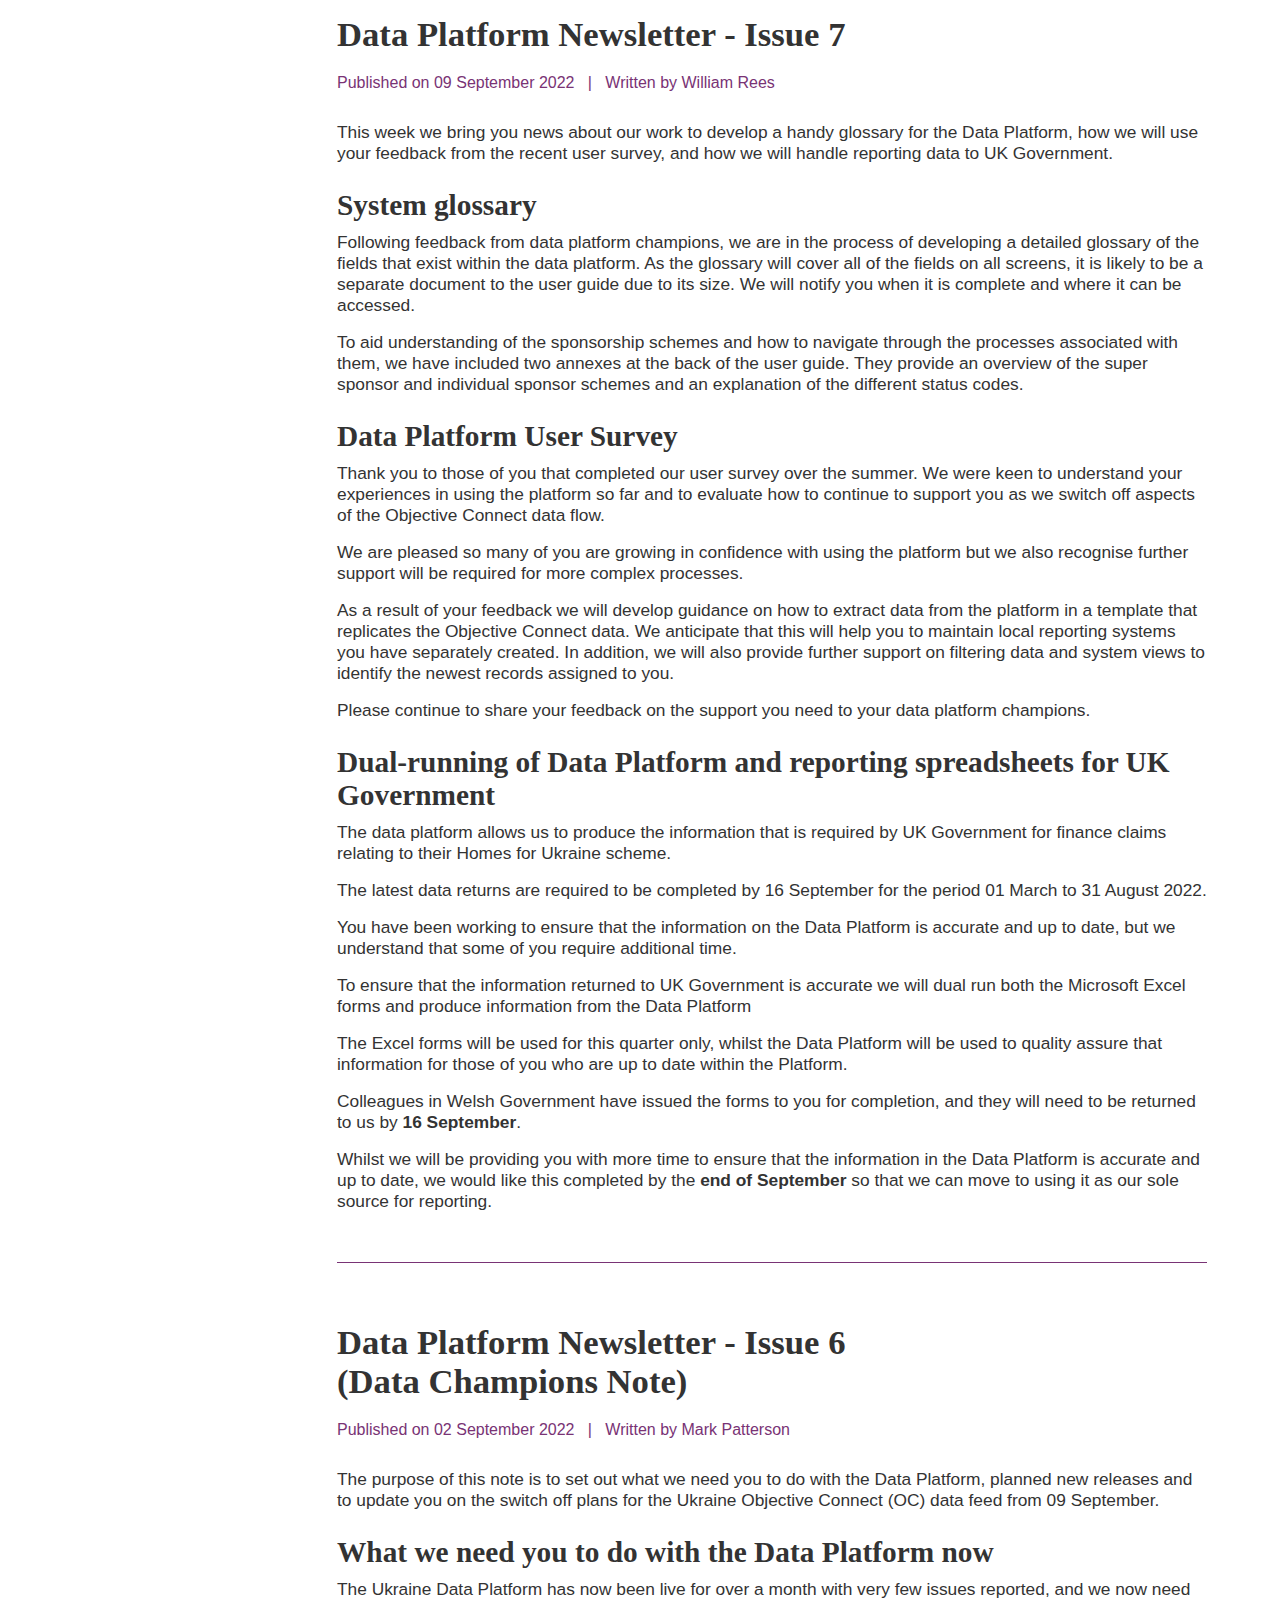
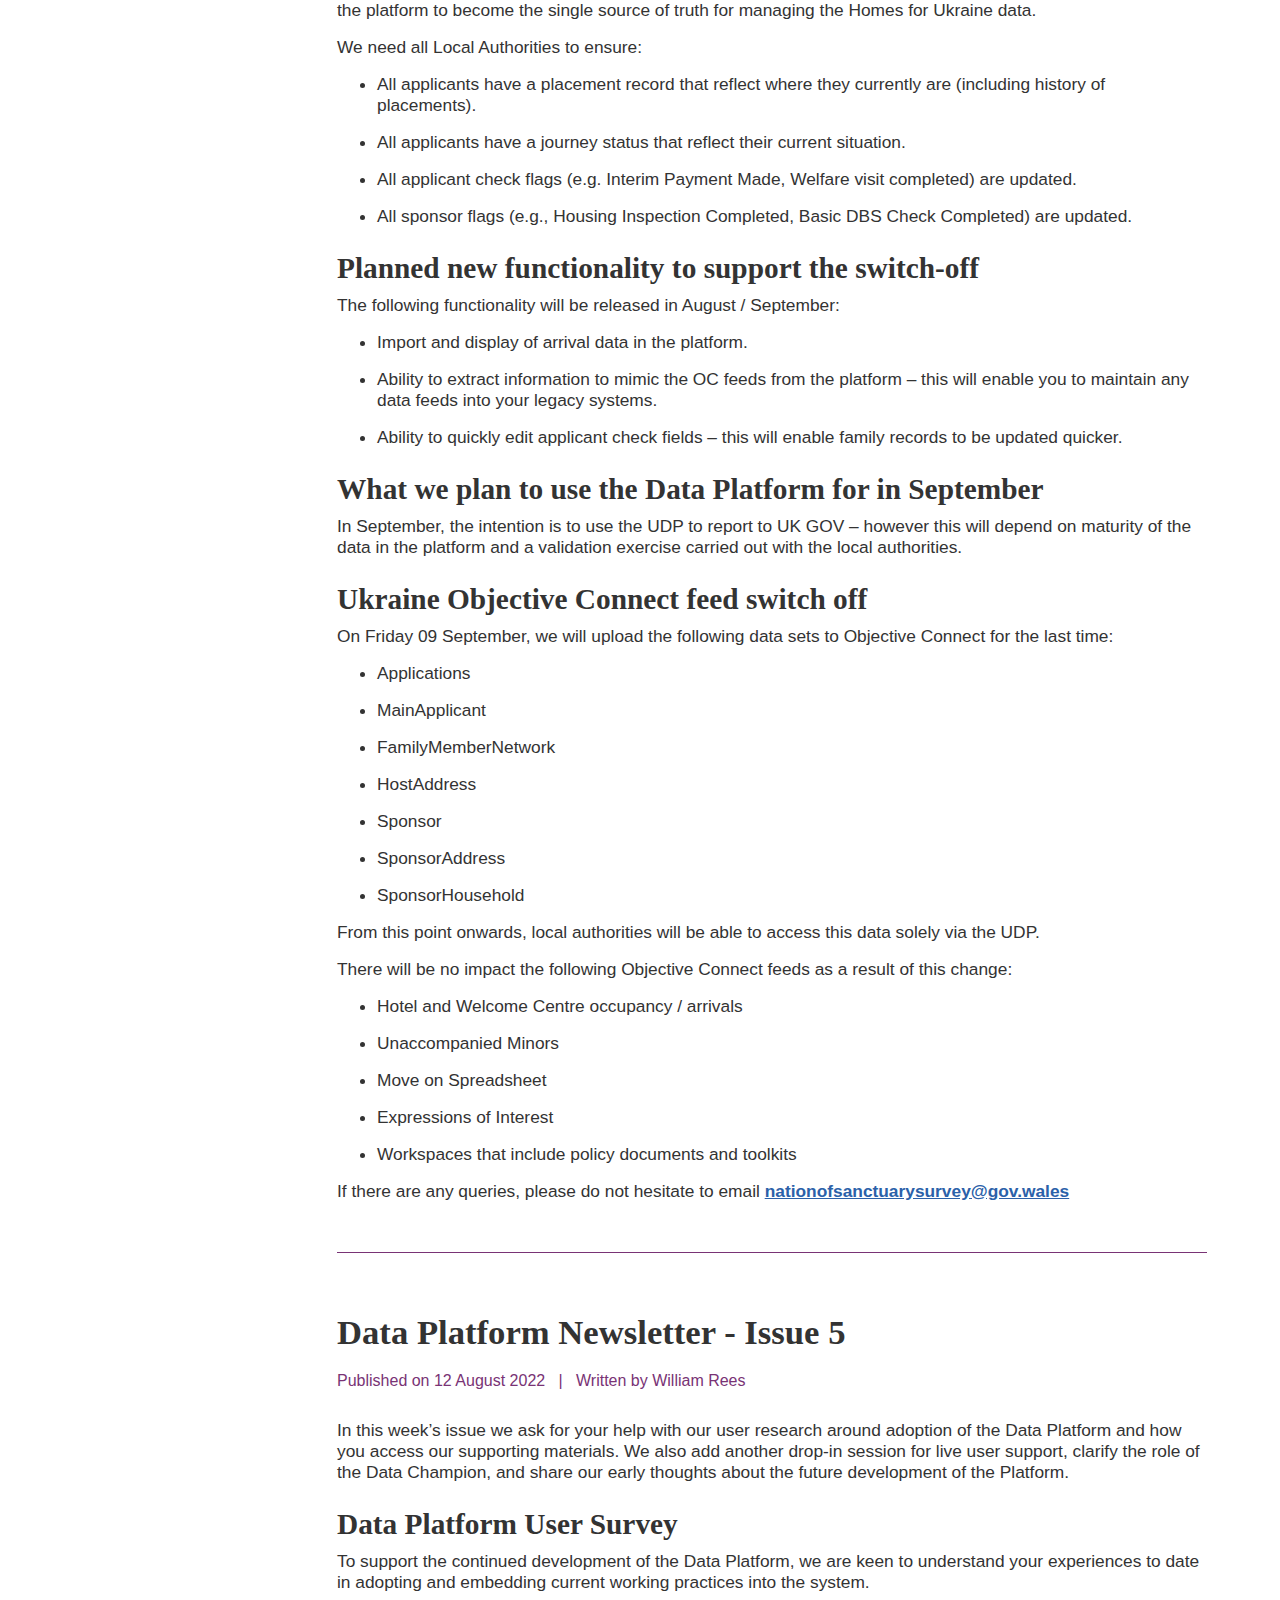
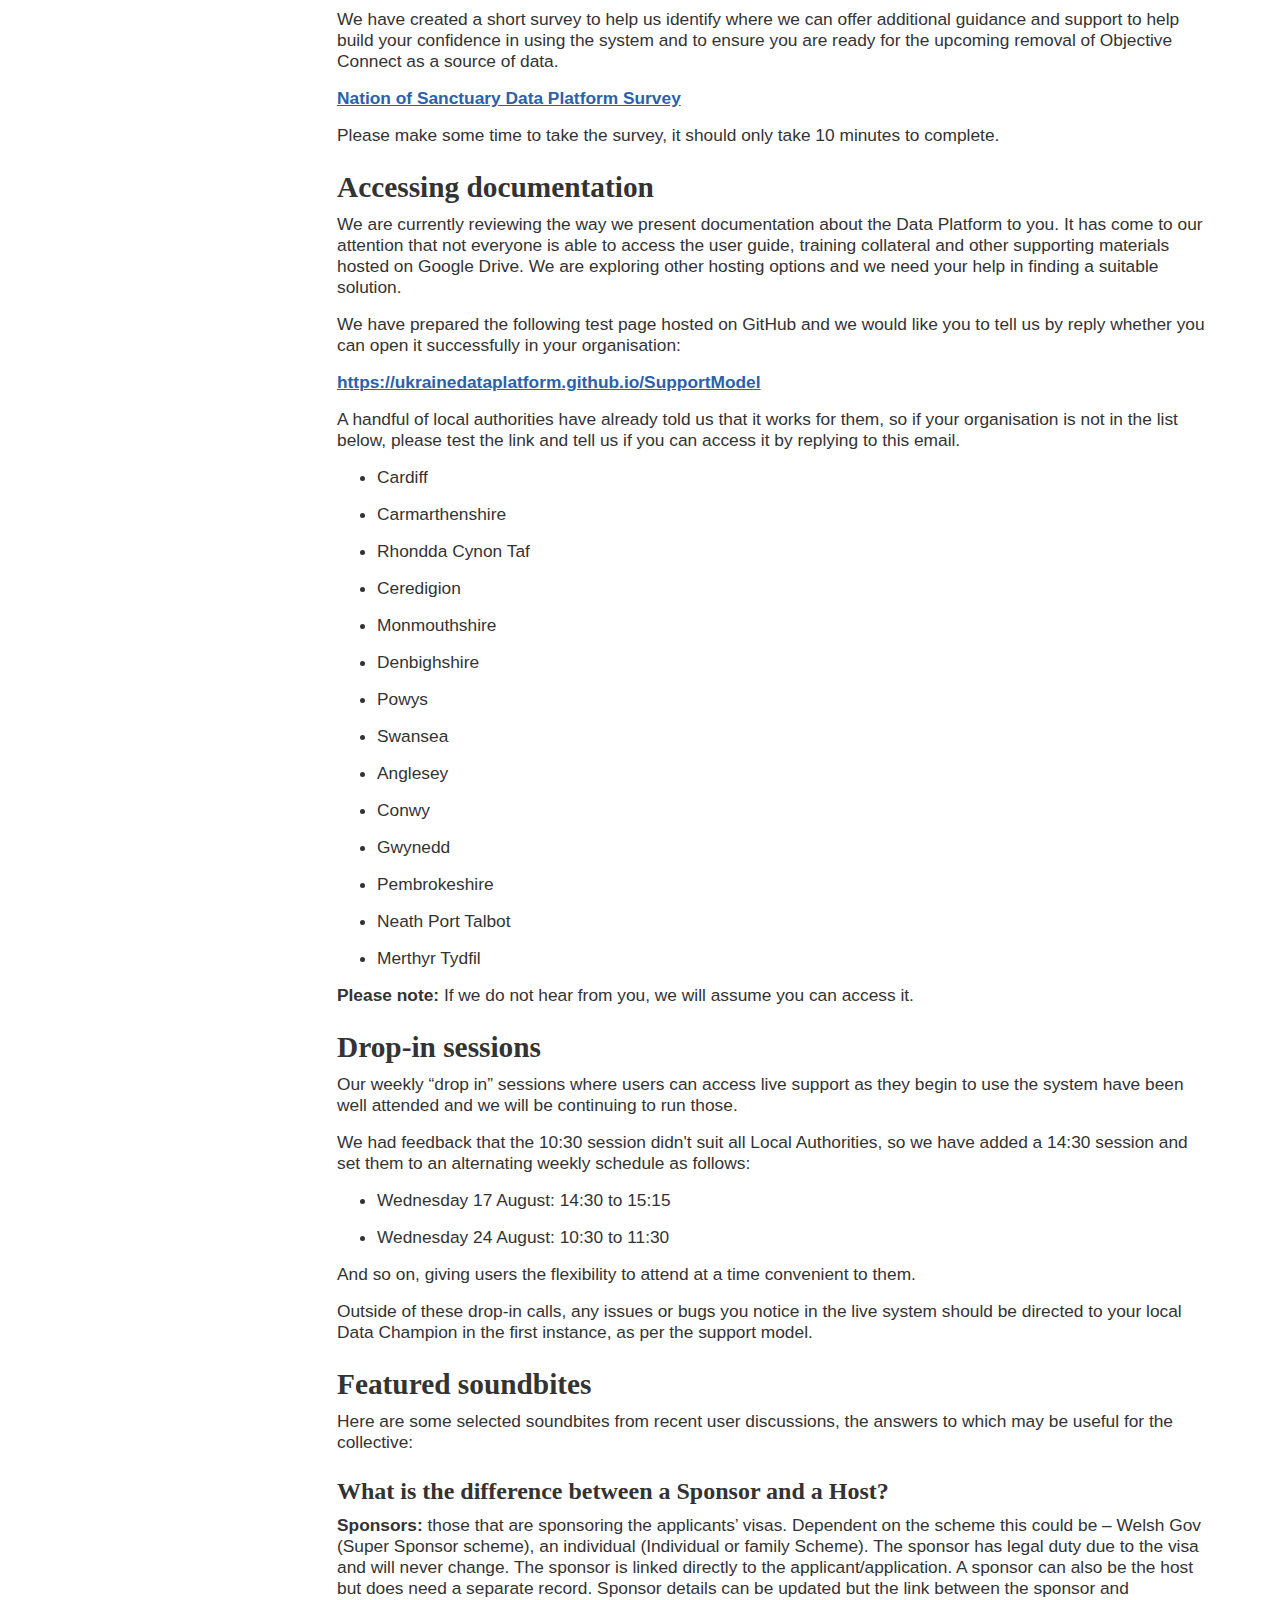
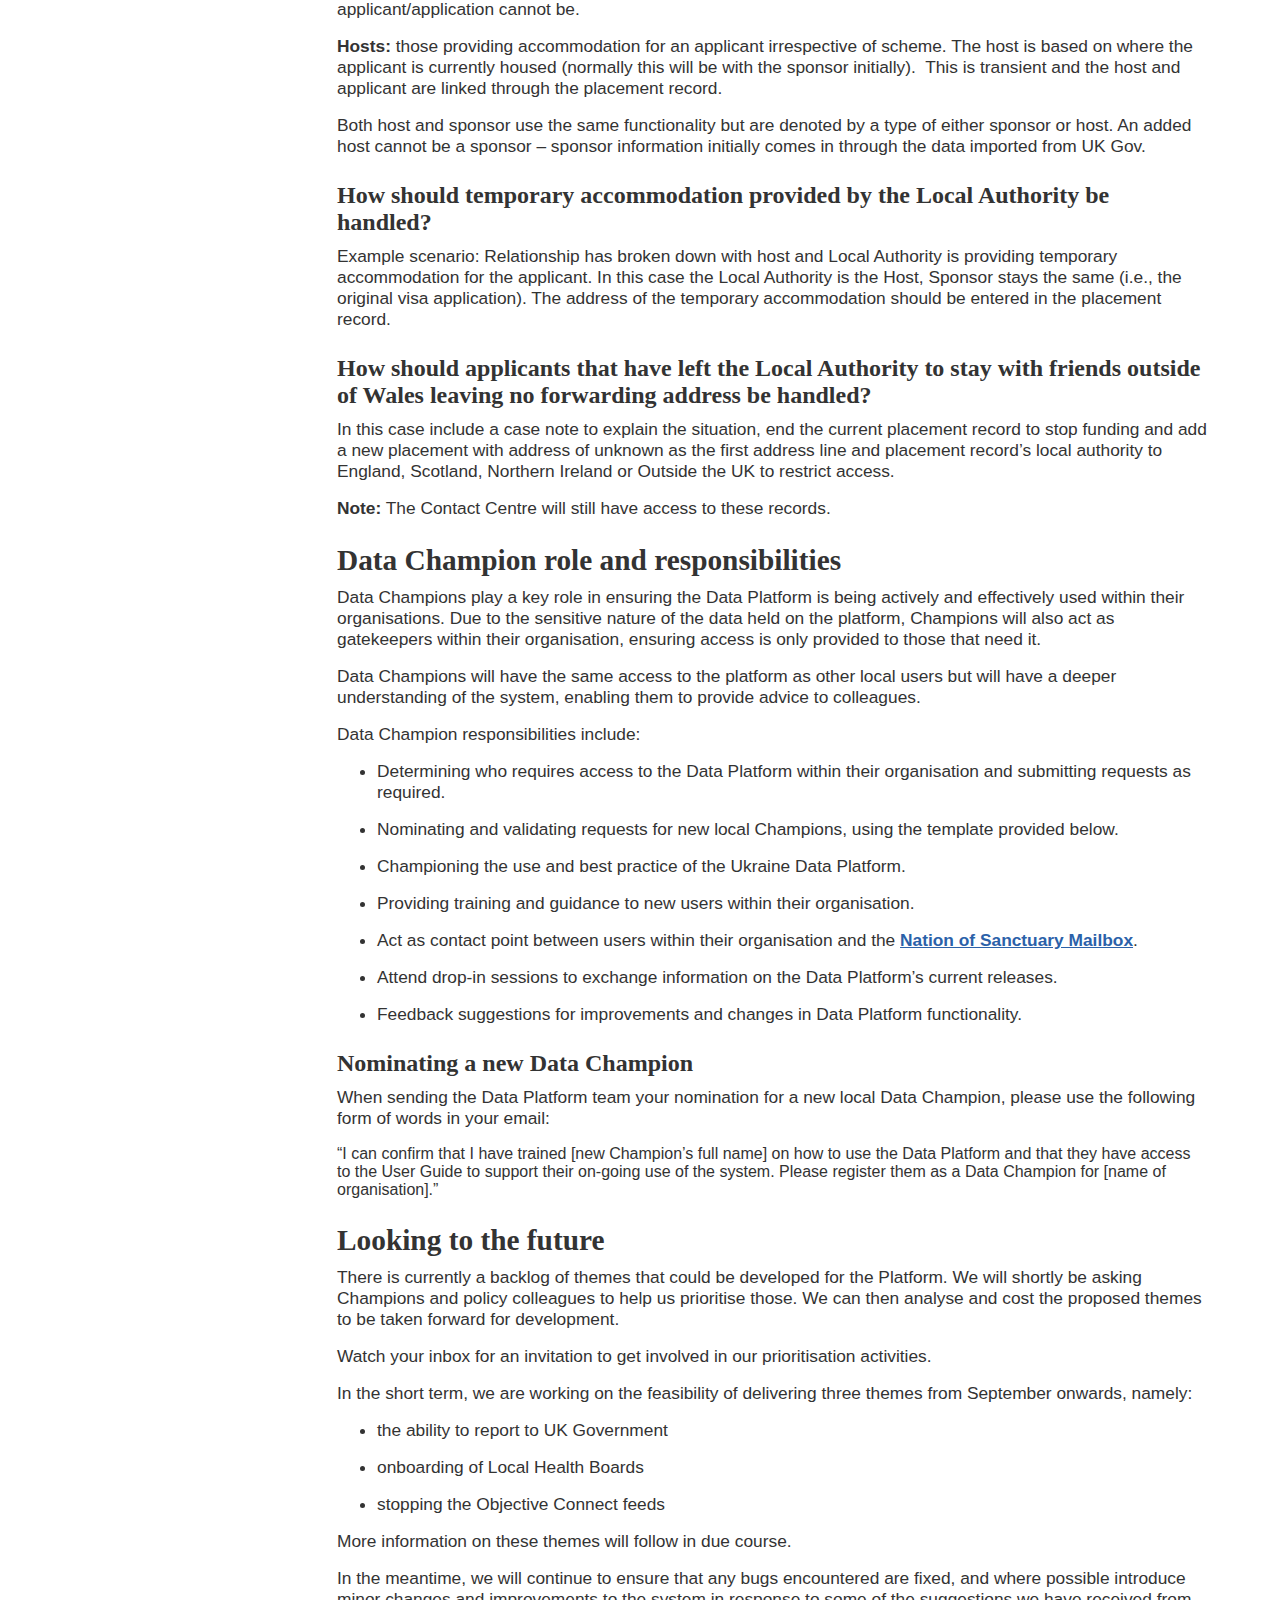
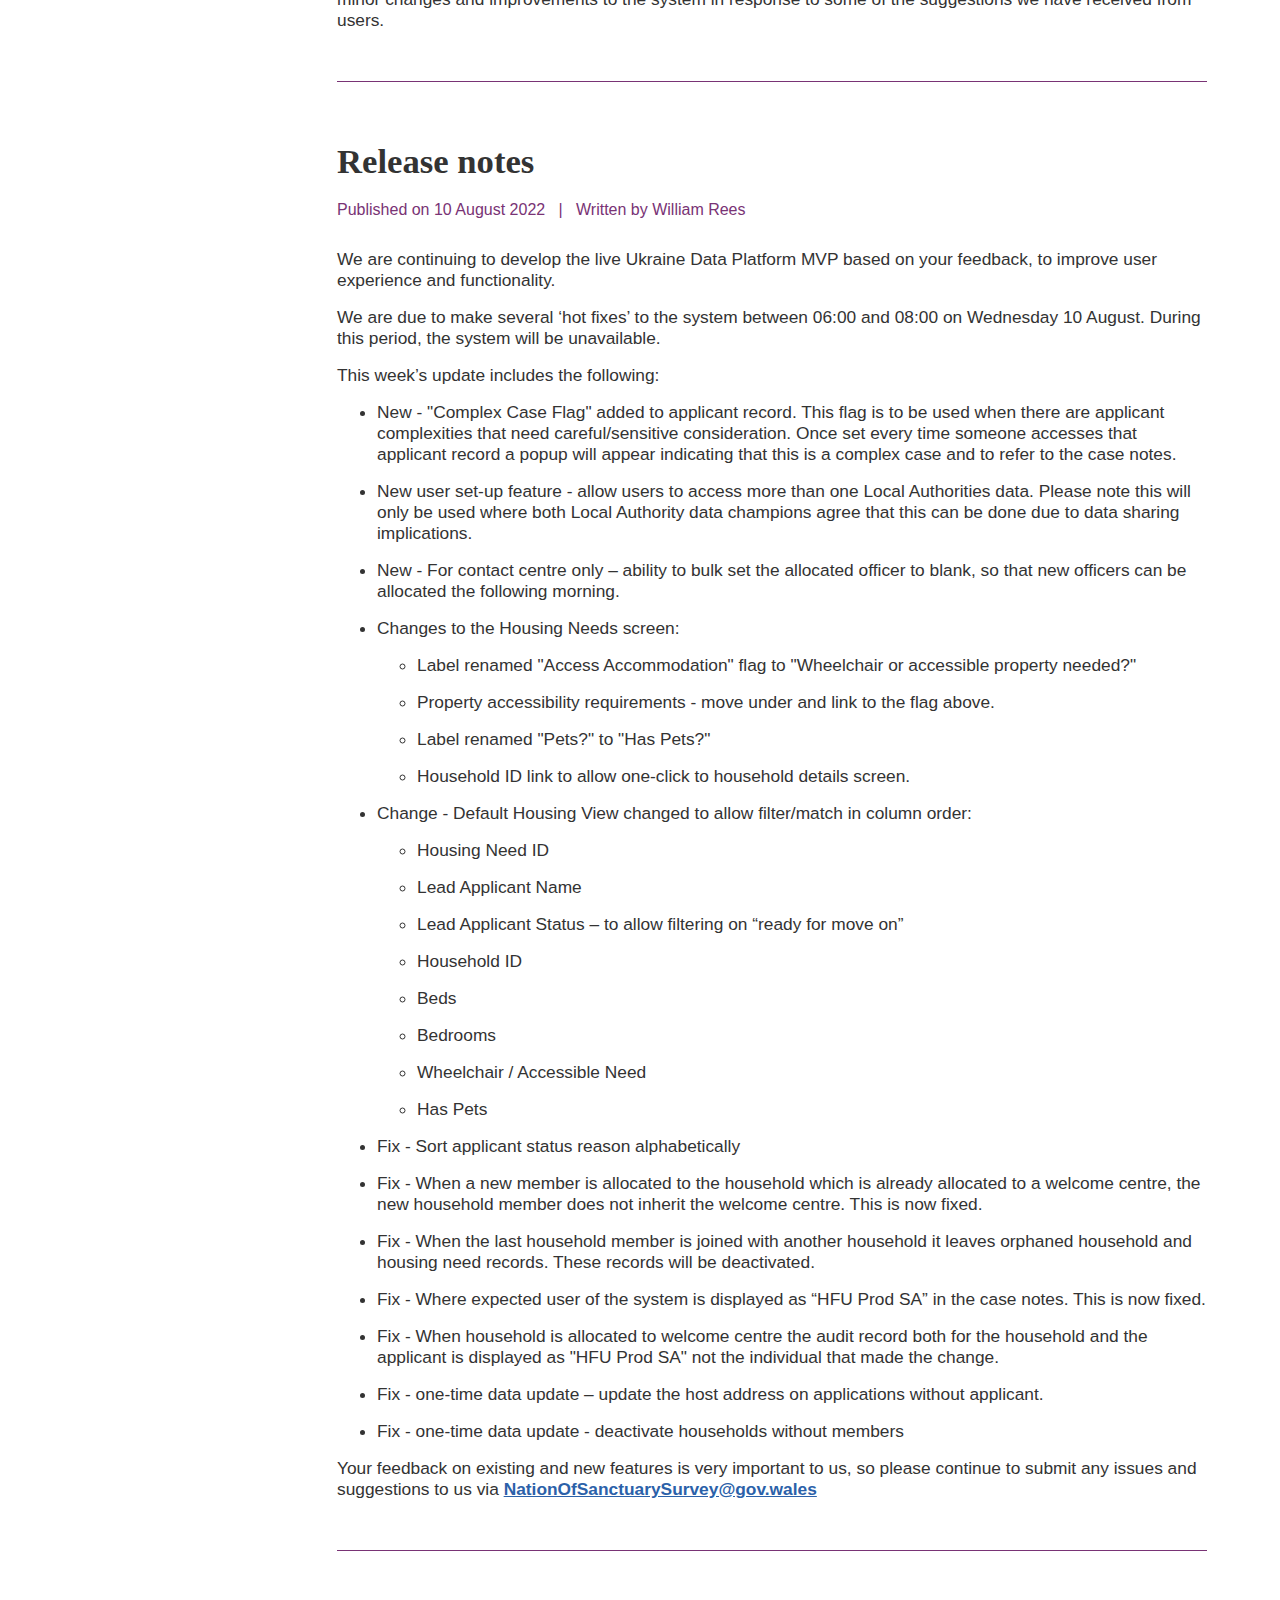
==== commit 45901a63: "article about cross boundary re-matching added" ====
--- a/latest-news.html
+++ b/latest-news.html
@@ -34,6 +34,7 @@
         <details>
             <summary class="chapter">News articles</summary>
             <ul>
+                <li><a href="#changes-cross-boundary">Changes to Cross Boundary Re-matching Process</a></li>
                 <li><a href="#newsletter-9">Announcing our new information hub</a></li>
                 <li><a href="#policy-clarification">Policy clarification: feedback to questions raised at the drop-in sessions</a></li>
                 <li><a href="#newsletter-8">Keeping your records up to date</a></li>
@@ -67,9 +68,21 @@
             All article tags need a unique id and a class="y-target"
             All news articles need a <p> underneath the <h2> as follows:
             <p class="published-author">Published on [PUBLICATION DATE] &nbsp | &nbsp Written by [AUTHOR'S NAME]</p> -->
-
+        <article id="changes-cross-boundary" class ="y-target">
+            <h2>Changes to Cross Boundary Re-matching Process</h2>
+            <p class="published-author">Published on 18 November 2022 &nbsp | &nbsp Written by Joshua Dickinson</p>
+            <p>Following the email sent from John Davies on 17 November there have been changes to how you need to process cross boundary re-matching processes. See below for more information:<p>
+            <p>We have now got the Nation of Sanctuary contact centre ready to process cross-border re-assignments through the Foundry system as an alternative to raising tickets via Jira.</p>
+            <p>Guidance is being drafted to ensure the new processes are fully explained but we are starting to process re-assignments through this new method. The new guidance should be available within the next fortnight and will be informed by any unforeseen problems we run into as we tentatively start processing cases.</p>
+            <p>What this means in practice is that the contact centre will start working through the backlog of both inbound and outbound re-assignment requests which have been submitted to Jira but not processed by the UK Government. For outbound re-assignments, the contact centre will record these on Foundry which may result in you receiving queries from English/Northern Irish Las – these may be about fairly historic cases but we’re going to have to catch up with cases over the next couple of weeks. For inbound re-assignments, the contact centre will be in touch about whether you want to accept particular cases from elsewhere.</p>
+            <p>When inbound cases have been accepted there may be a bit of a lag in that data appearing in the Ukraine Data Platform to begin with. This is because UK Government have designed a data feed but until we start to populate it by processing re-assignments, we won’t know if it works effectively. Hopefully we’ll see a smooth process of that data appearing in your area of the UDP but we’ll monitor this.</p>
+            <p>Until we see the process working, our suggestion is to hold off raising new re-assignment cases with the contact centre or Jira but we’ll review things next week and provide an update accordingly. Please don’t forget that when an outbound re-assignment happens, your local authority will lose access to the household’s data in the UDP so record what you need to for local record-keeping.</p>
+                
+
+        </article>
         <article id="release-note-2" class="y-target">
             <h2>Release Note - 11 November 2022</h2>
+            <p class="published-author">Published on 11 November 2022 &nbsp | &nbsp Written by William Rees</p>
             <h3>Fixes</h3>
             <ul>
                 <li>The Family Member Network flow was updated to resolve a minor bug.</li>
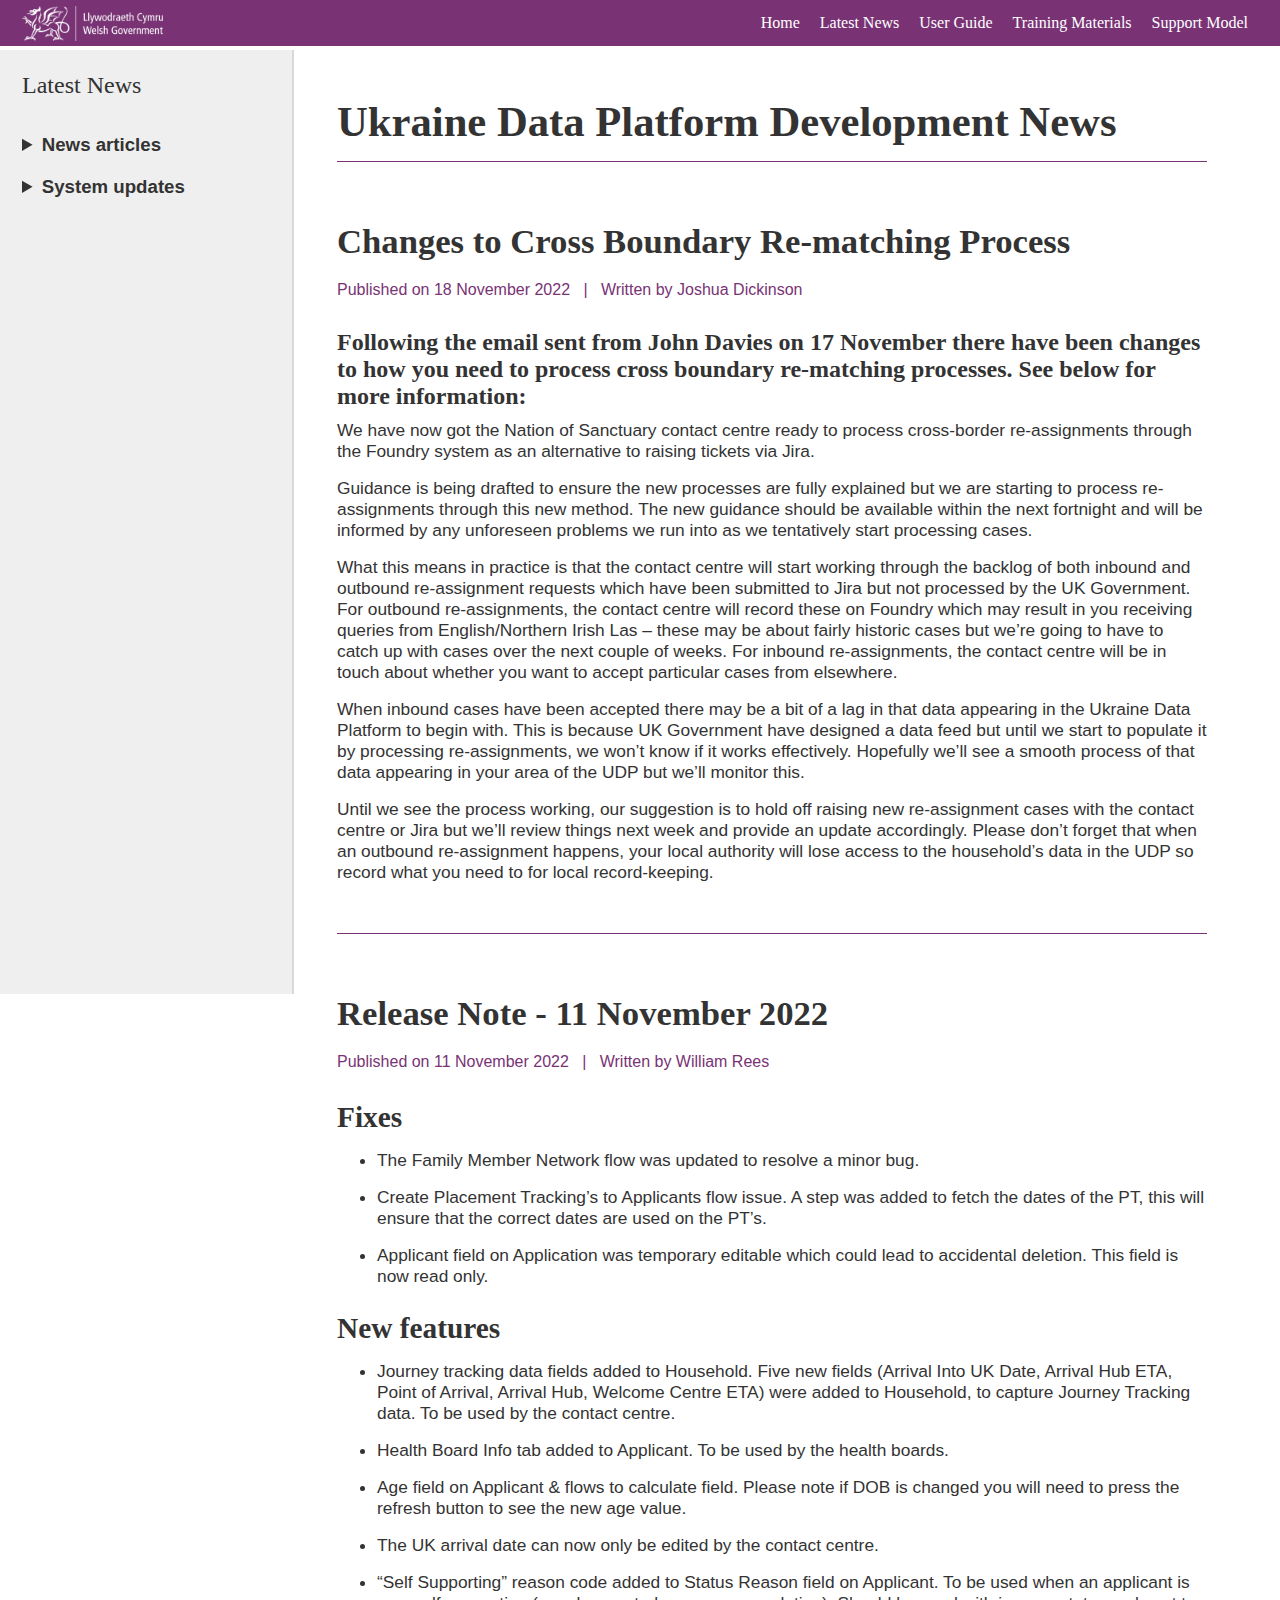
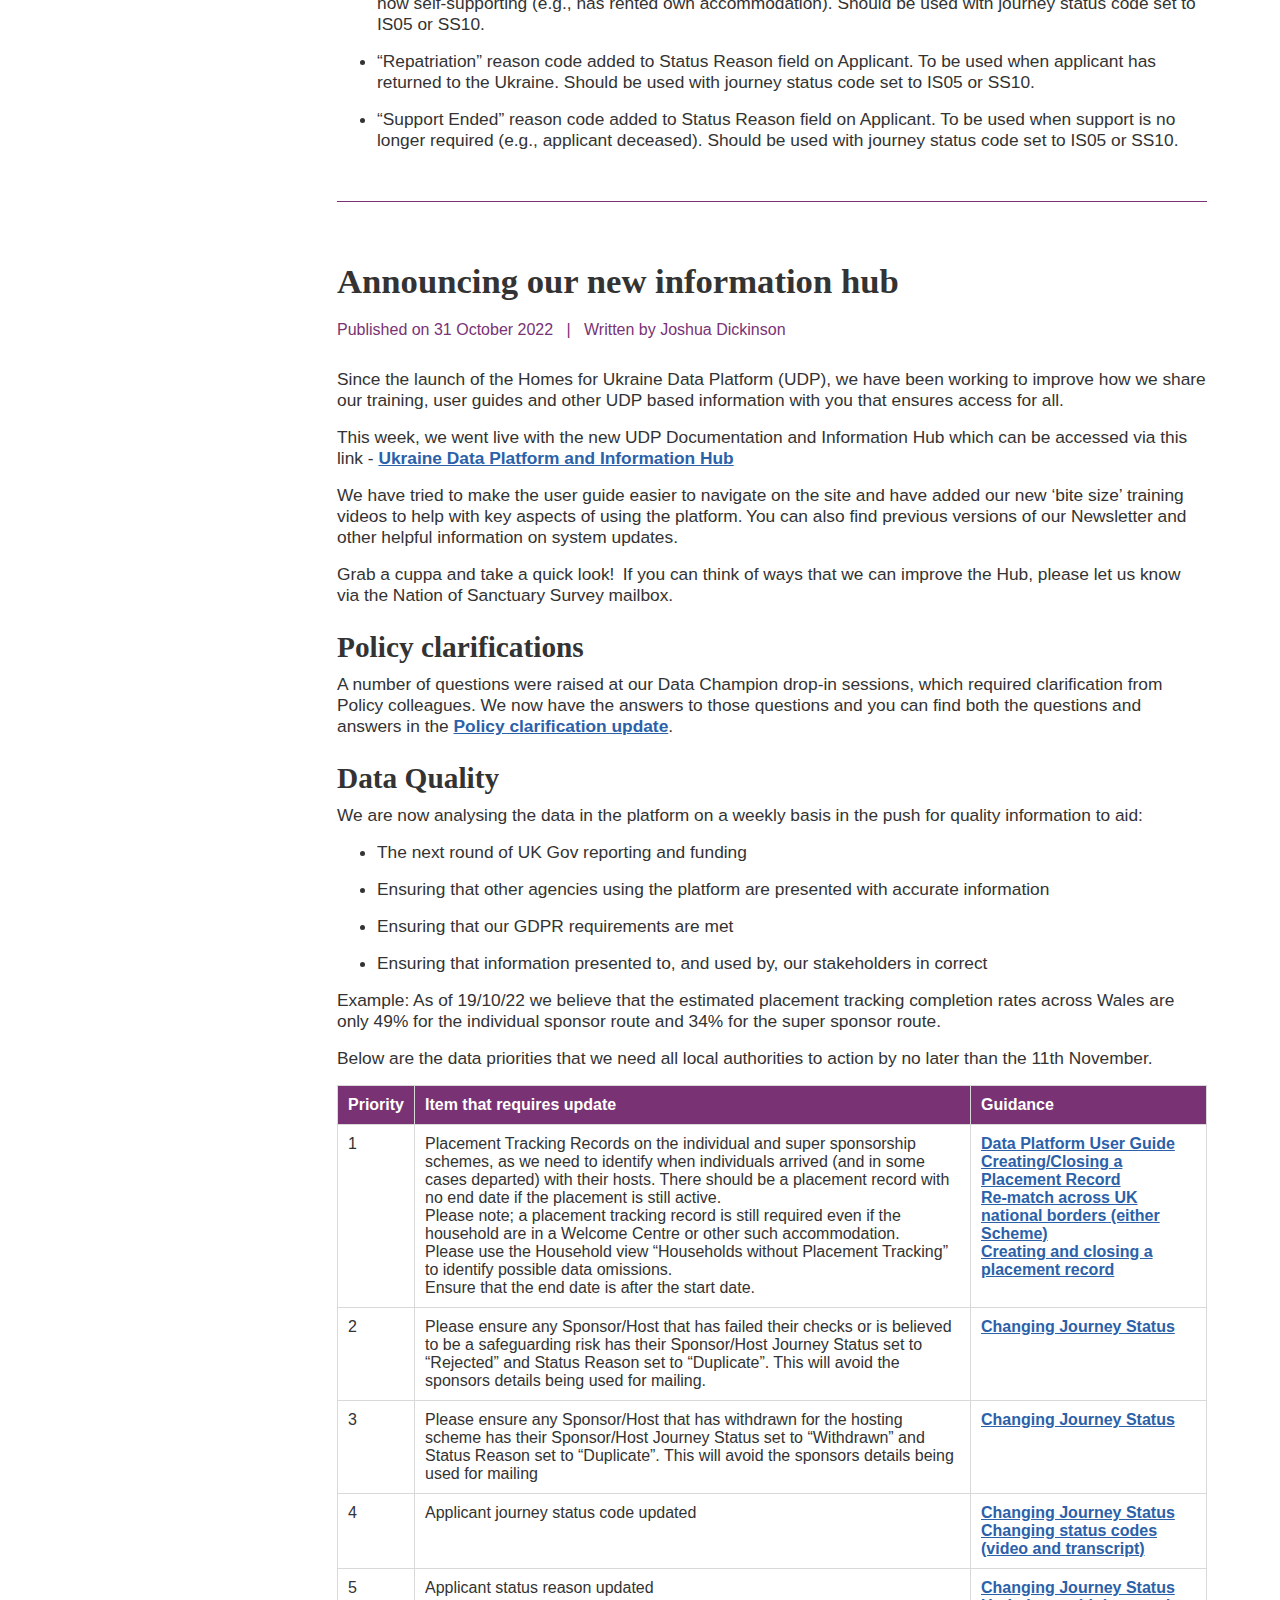
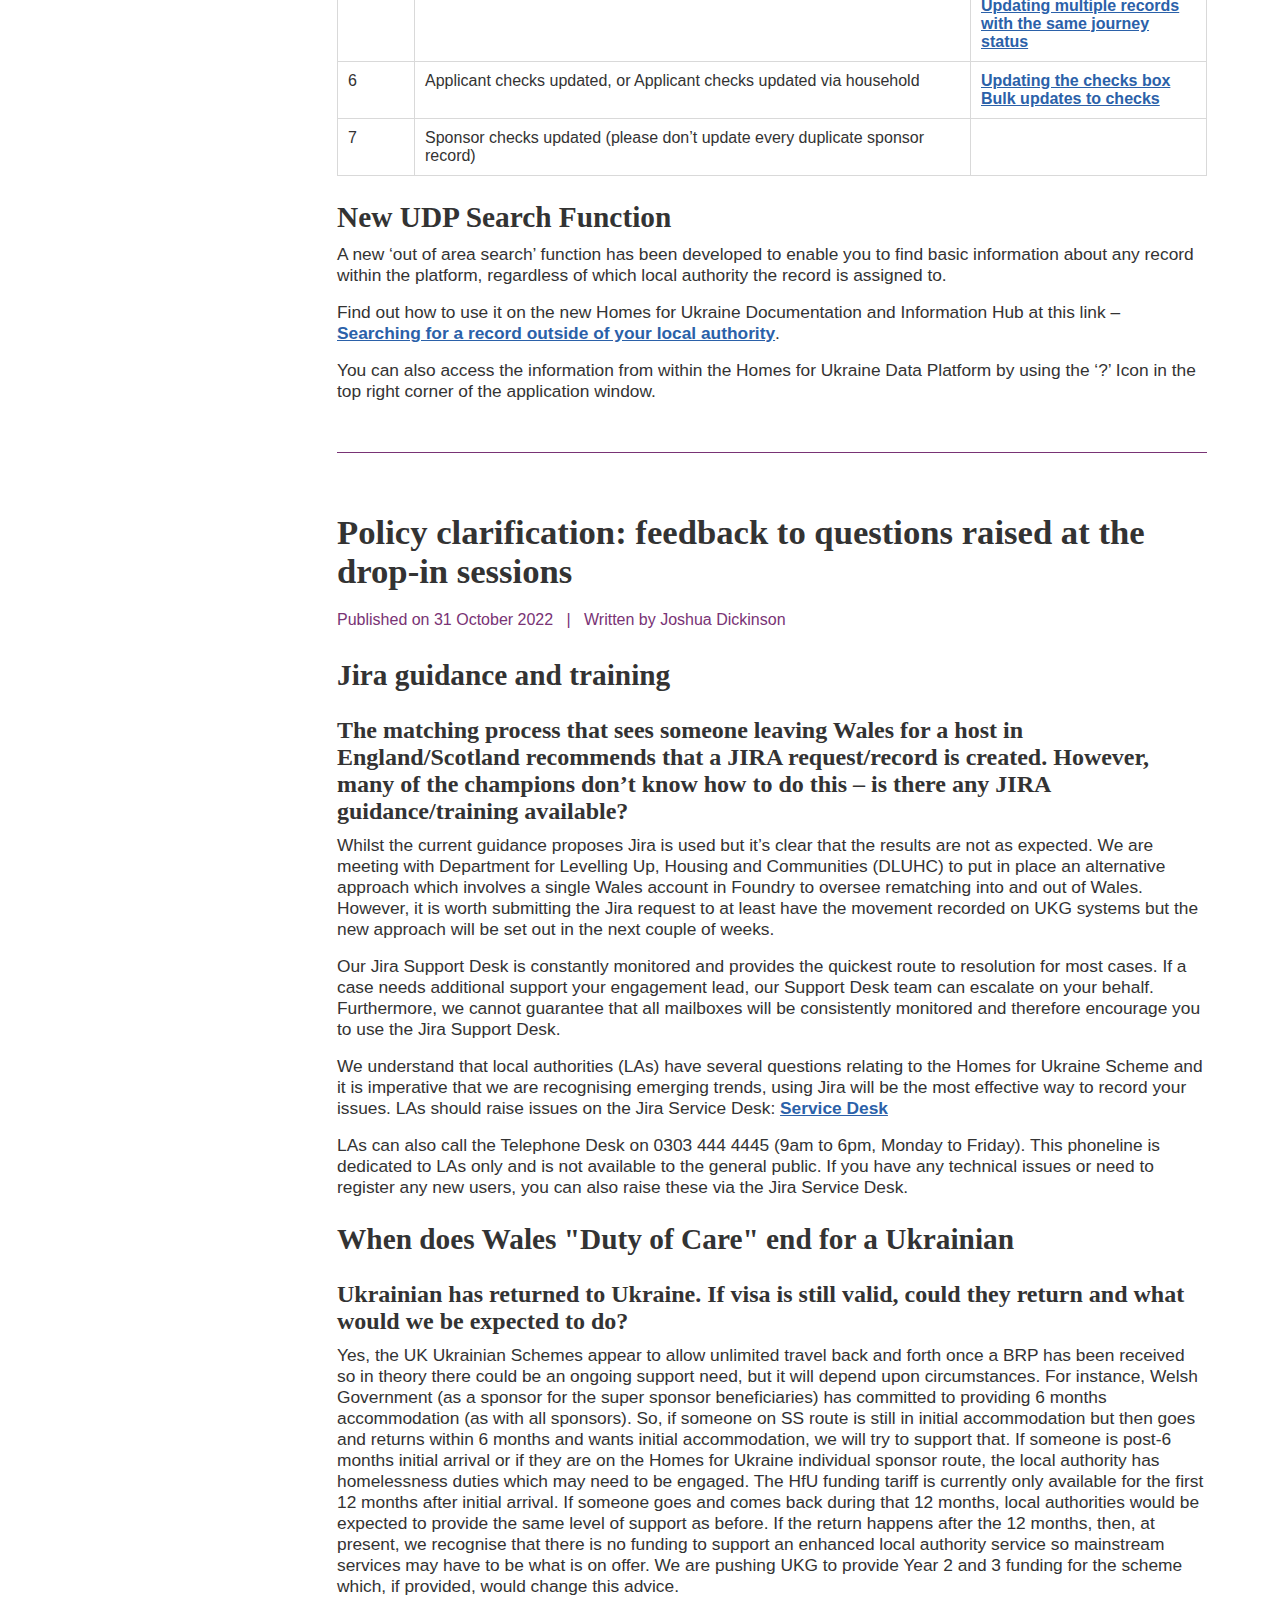
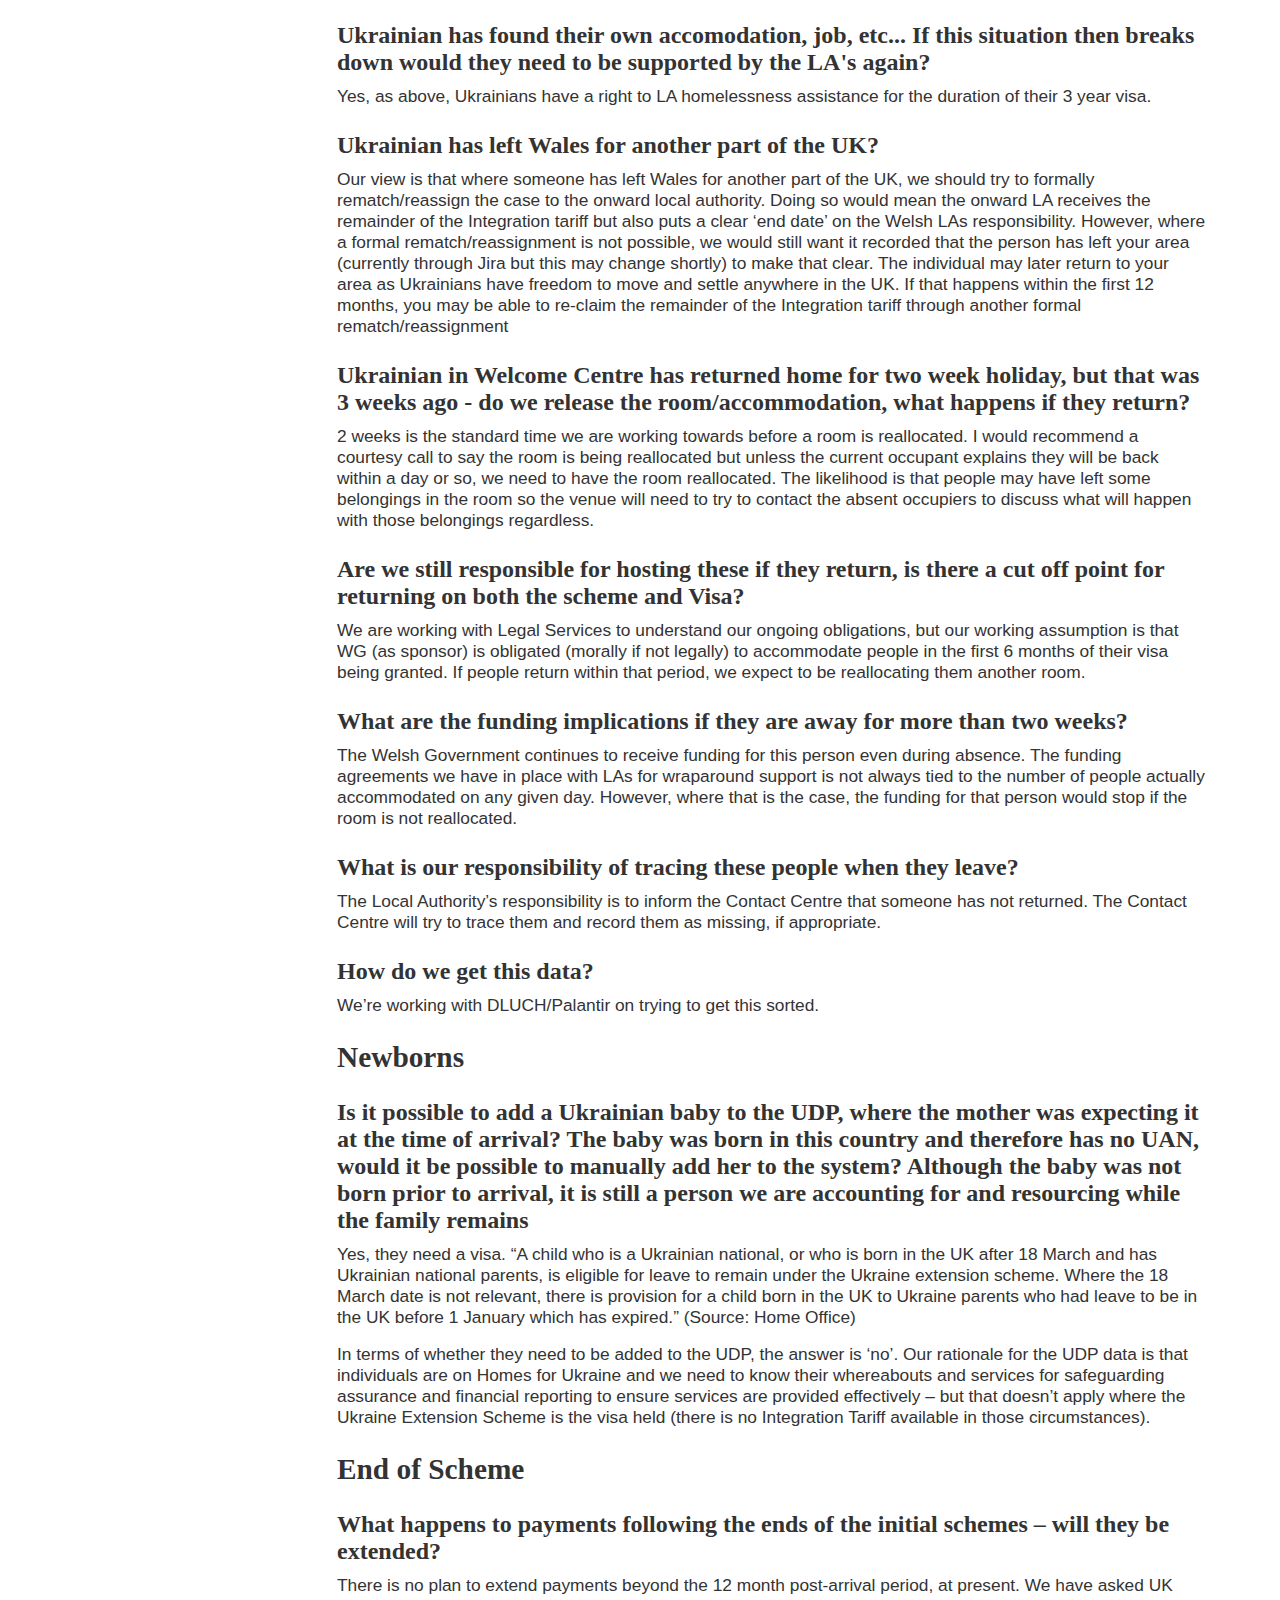
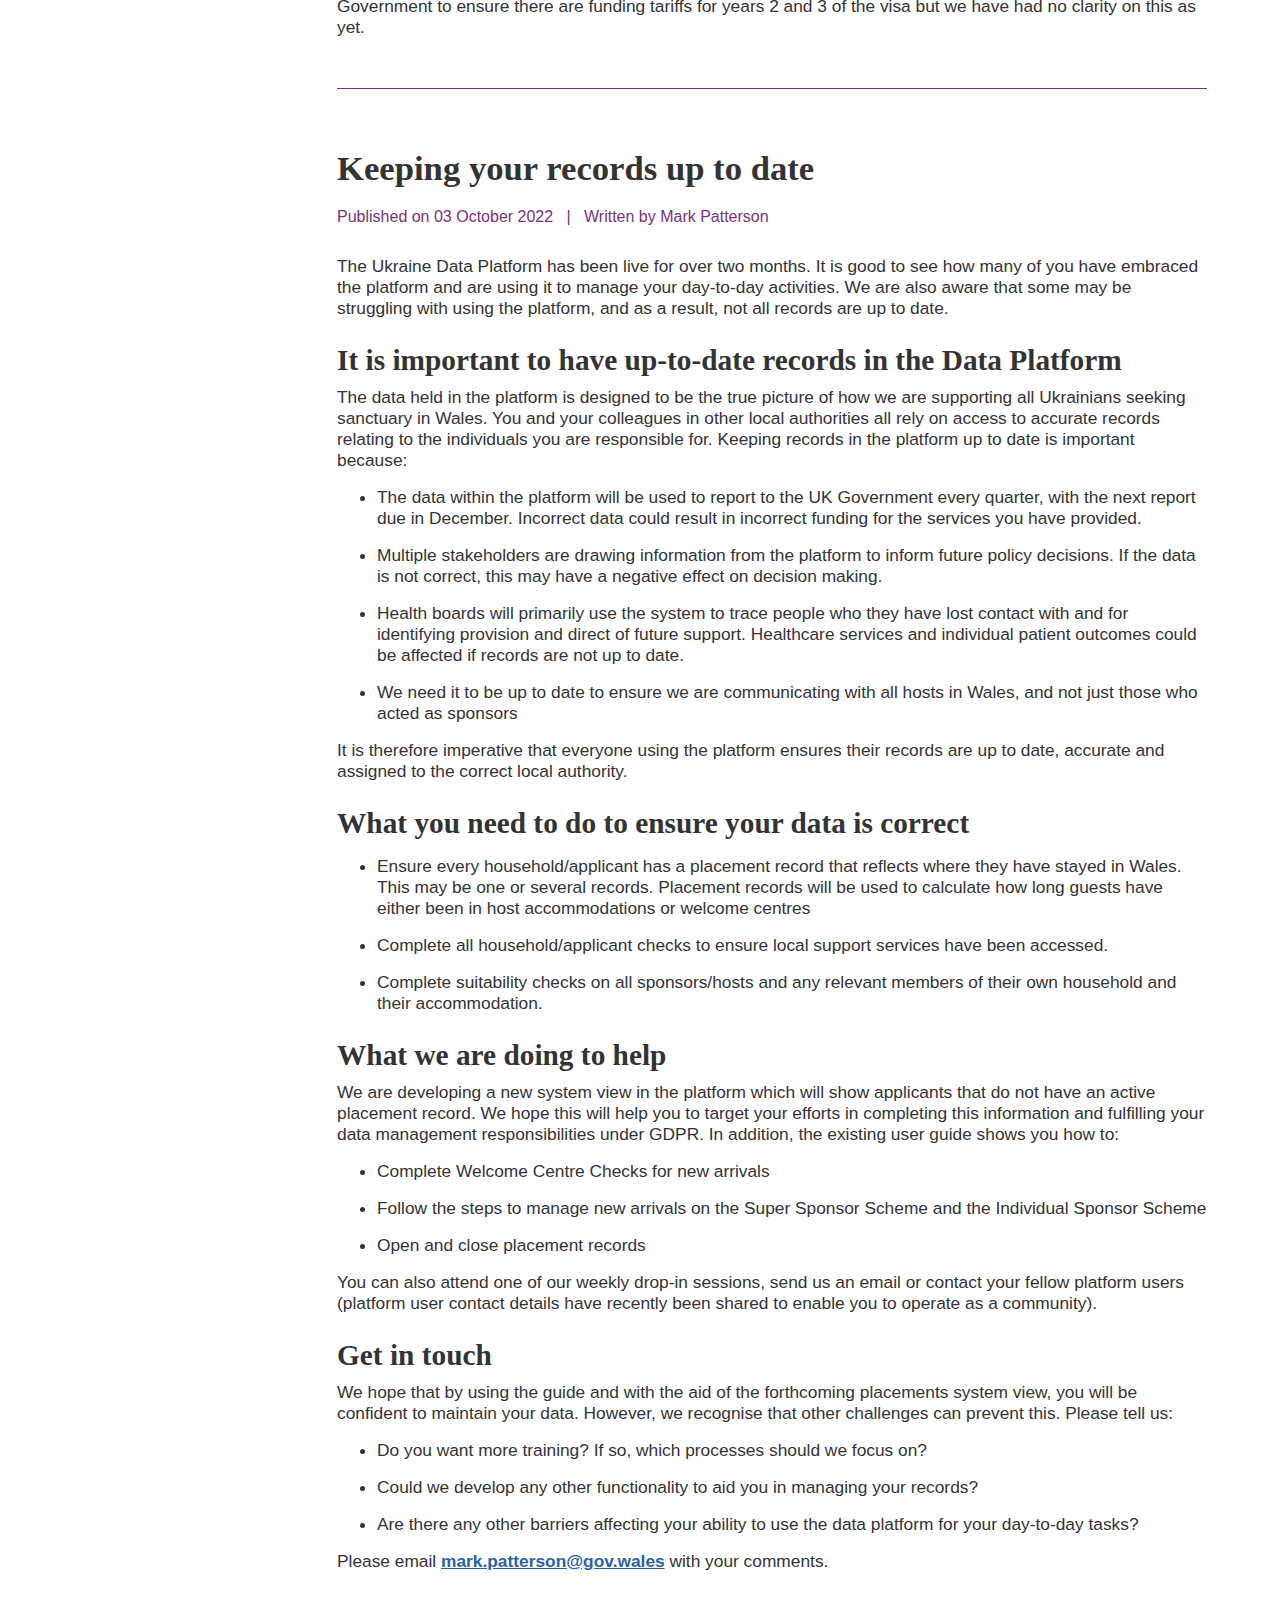
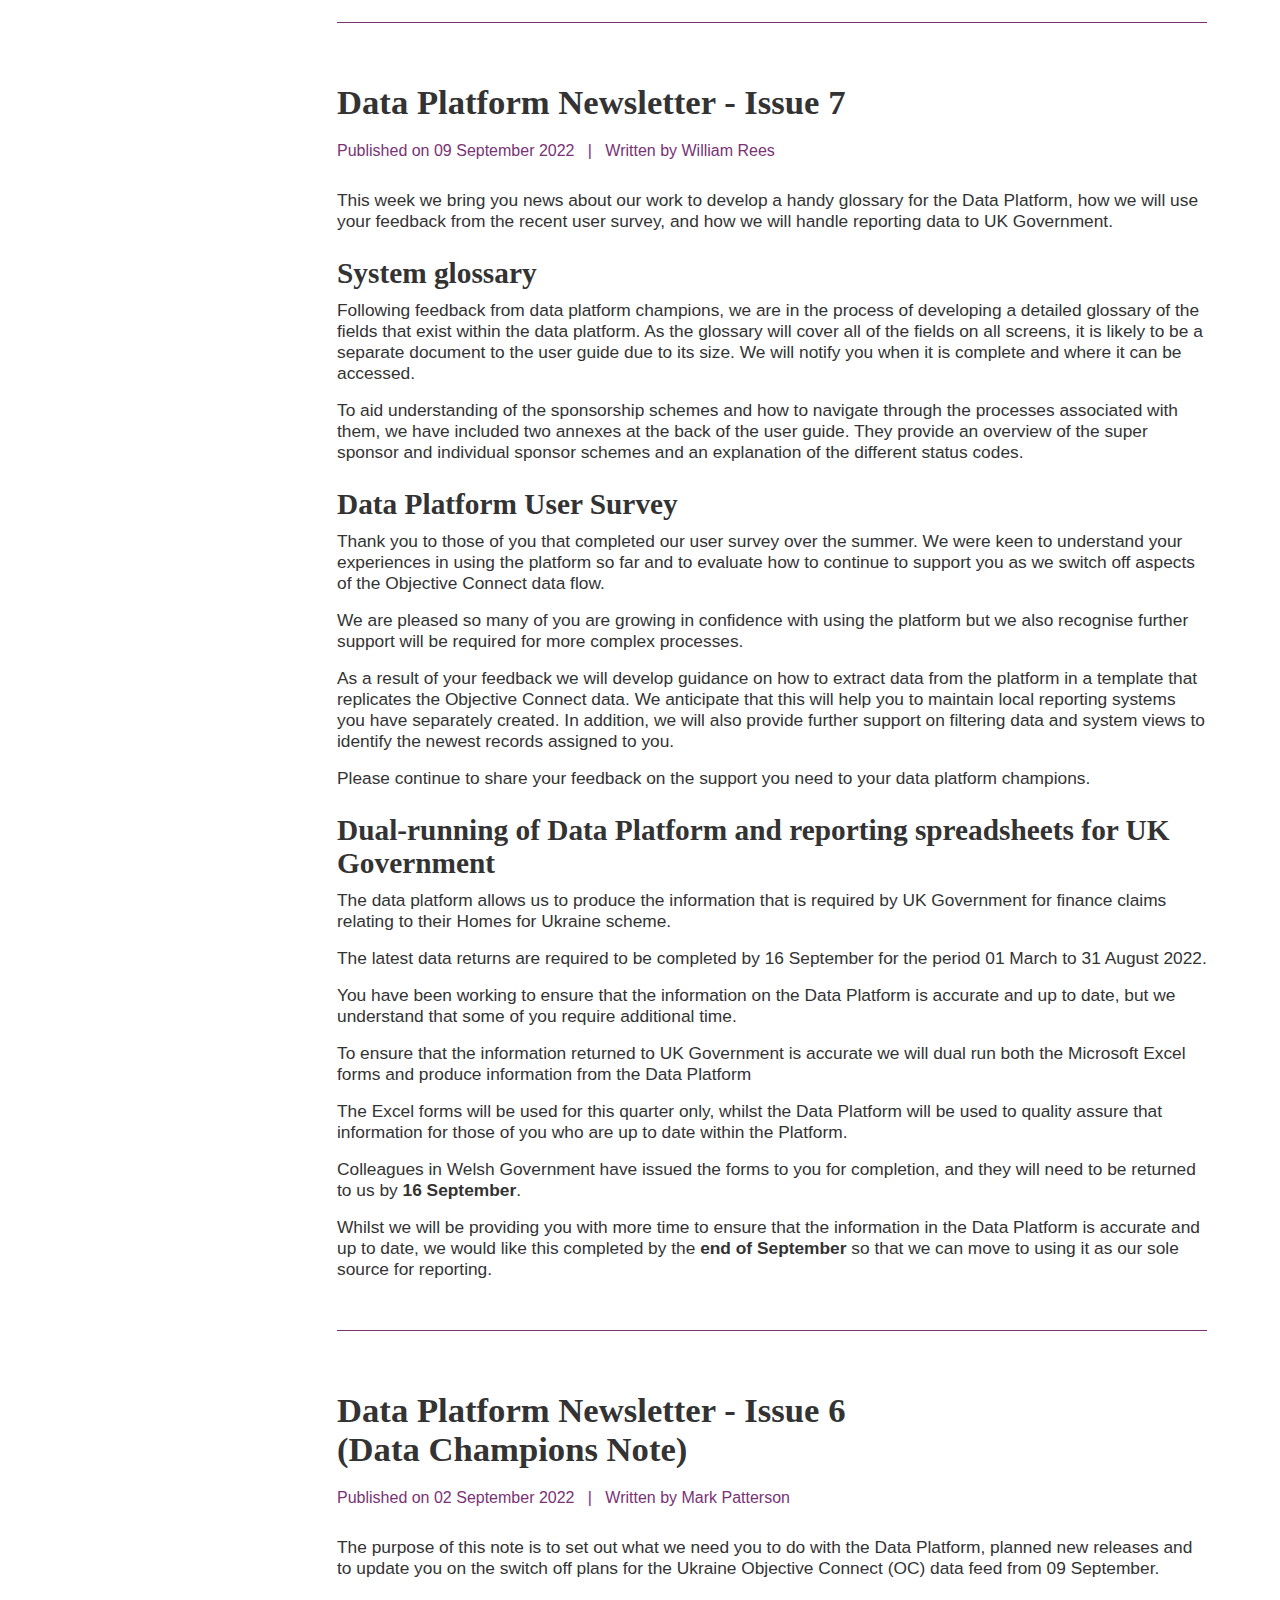
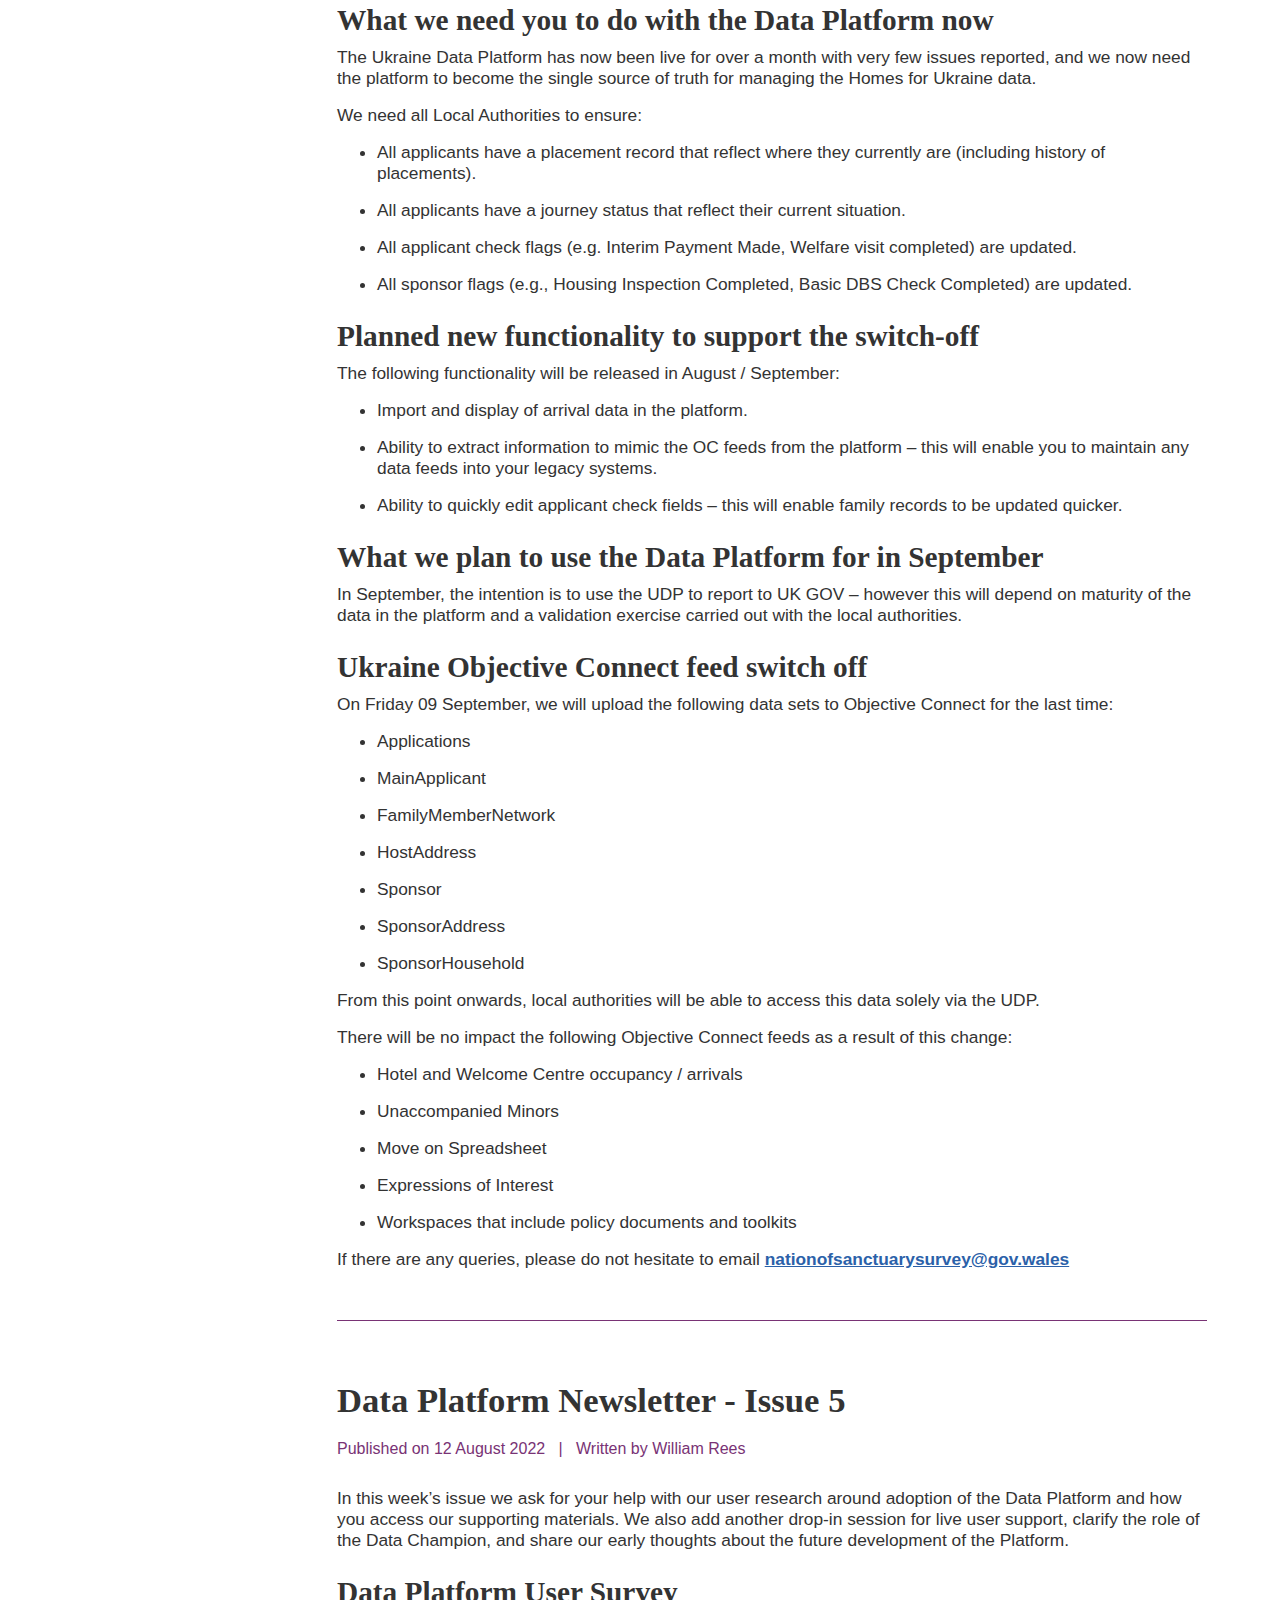
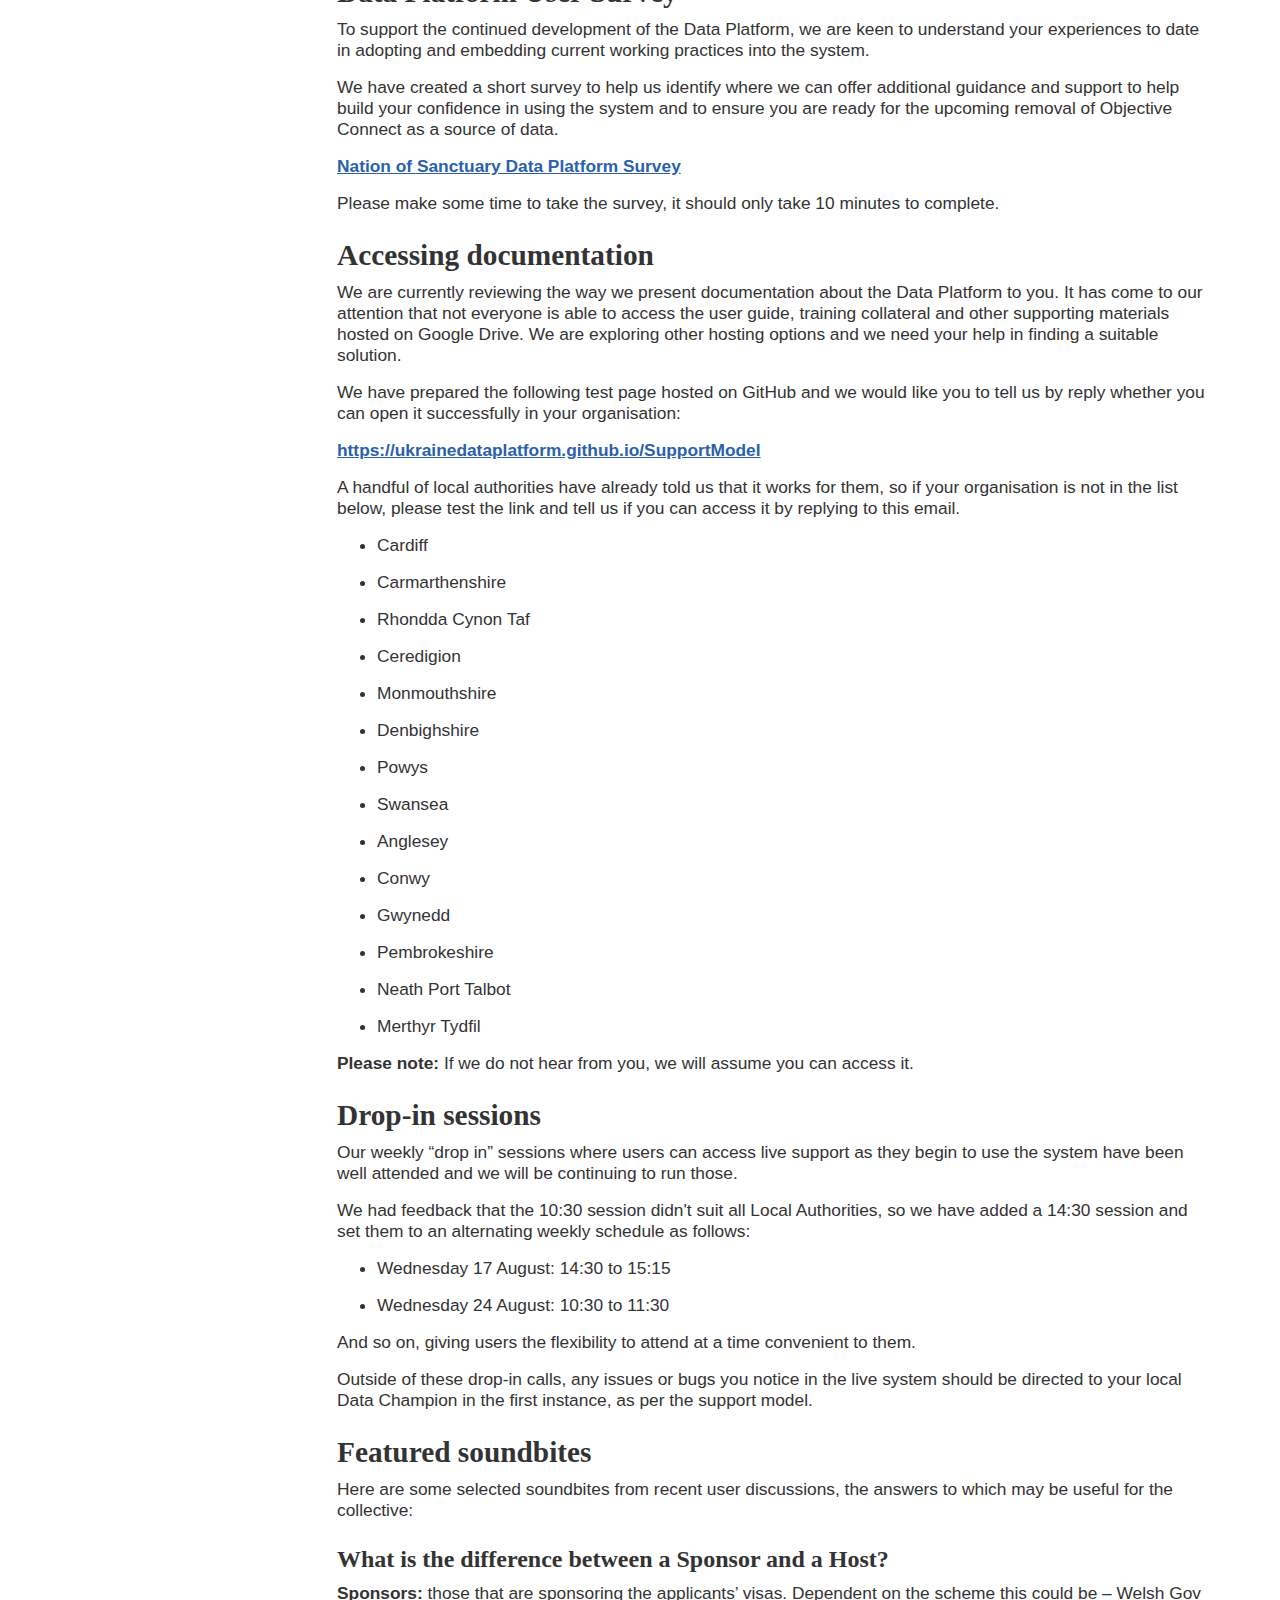
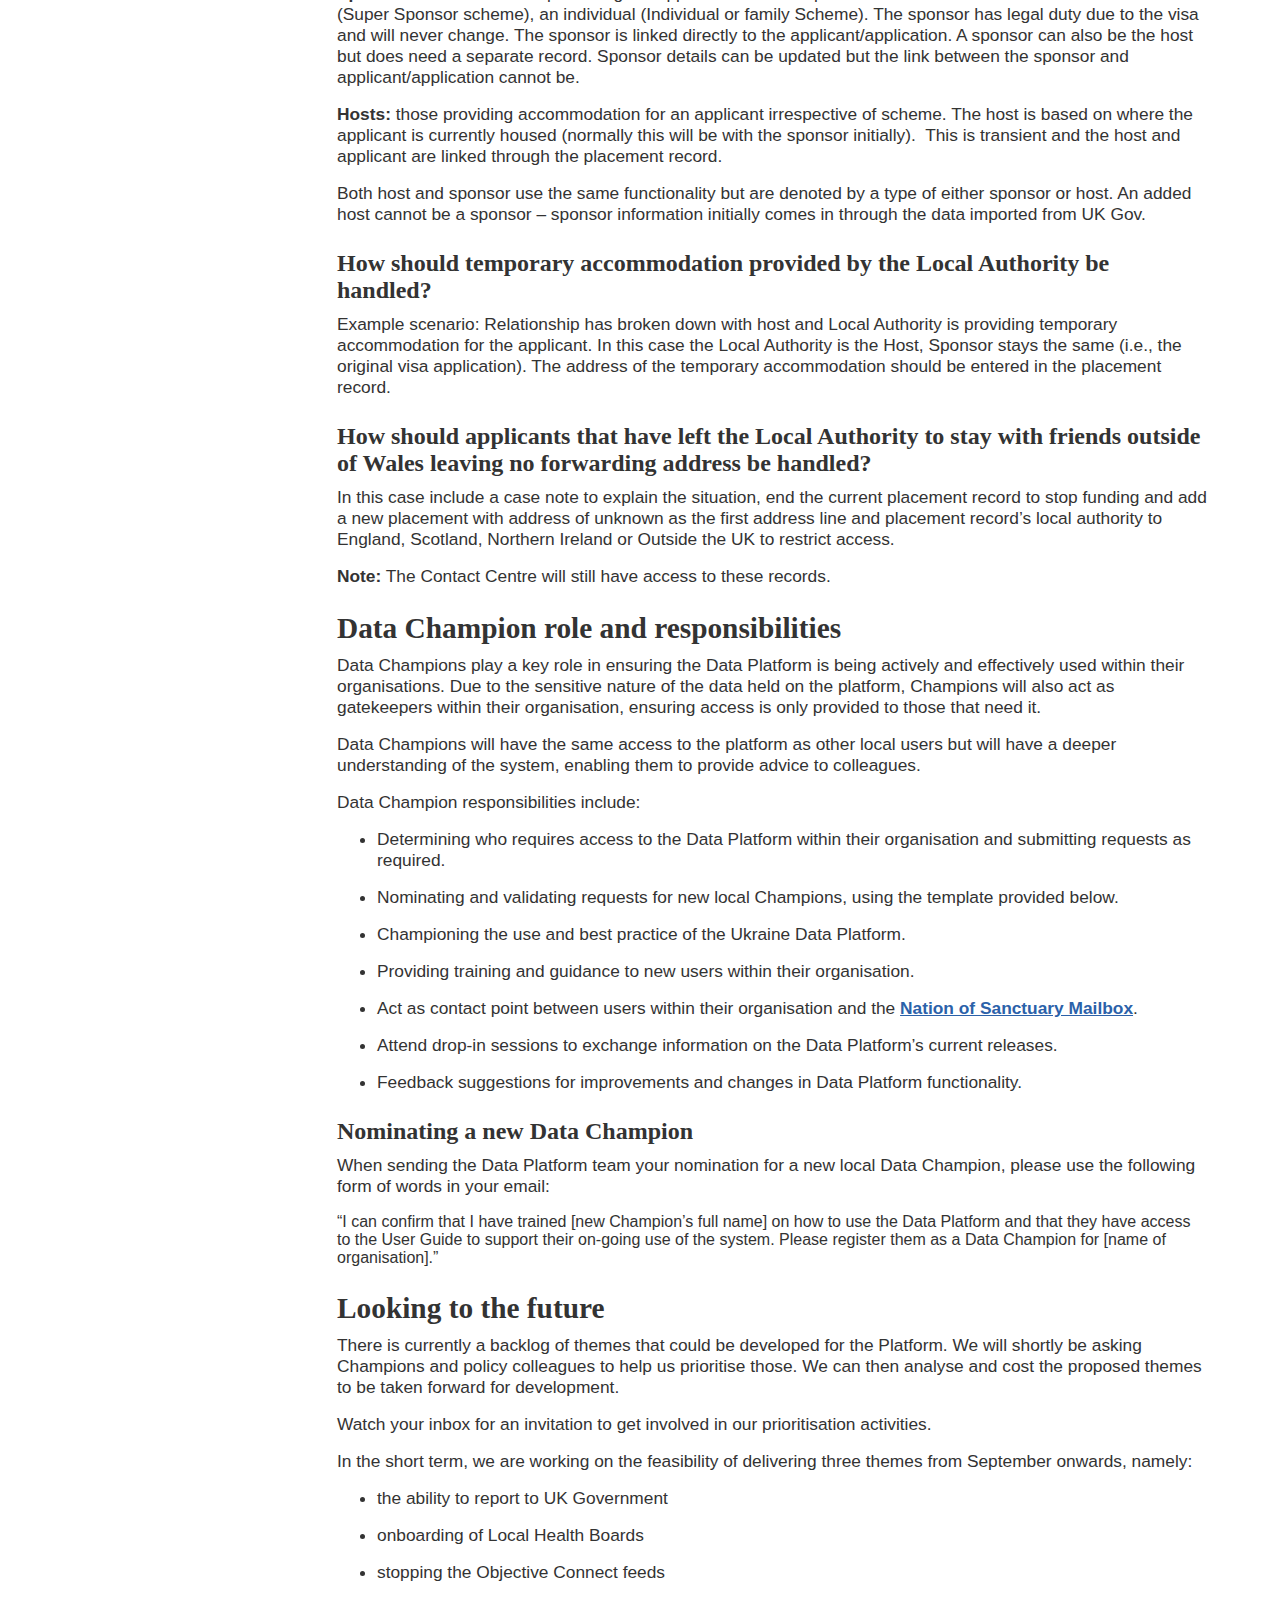
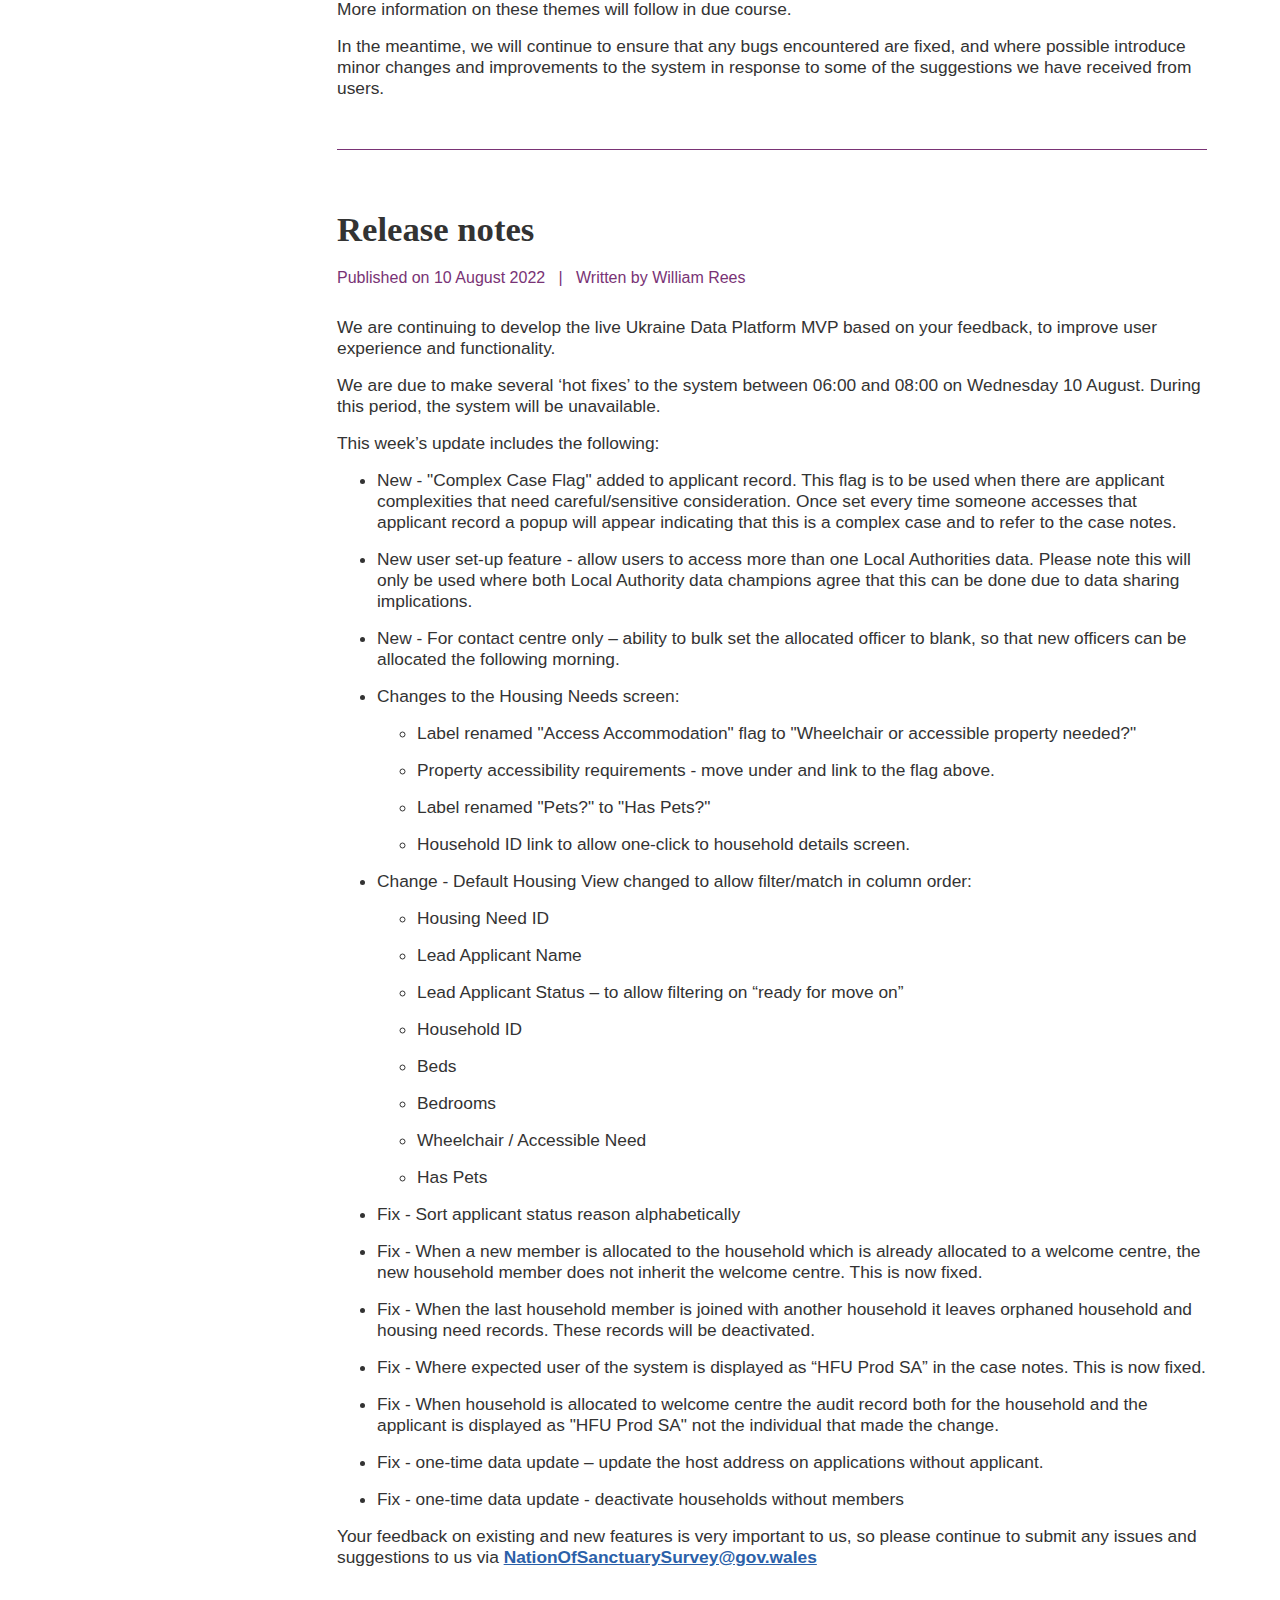
==== commit 952321e0: "Inserted article devider. Testing h4 for intro of new article" ====
--- a/latest-news.html
+++ b/latest-news.html
@@ -71,15 +71,15 @@
         <article id="changes-cross-boundary" class ="y-target">
             <h2>Changes to Cross Boundary Re-matching Process</h2>
             <p class="published-author">Published on 18 November 2022 &nbsp | &nbsp Written by Joshua Dickinson</p>
-            <p>Following the email sent from John Davies on 17 November there have been changes to how you need to process cross boundary re-matching processes. See below for more information:<p>
+            <h4>Following the email sent from John Davies on 17 November there have been changes to how you need to process cross boundary re-matching processes. See below for more information:</h4>
             <p>We have now got the Nation of Sanctuary contact centre ready to process cross-border re-assignments through the Foundry system as an alternative to raising tickets via Jira.</p>
             <p>Guidance is being drafted to ensure the new processes are fully explained but we are starting to process re-assignments through this new method. The new guidance should be available within the next fortnight and will be informed by any unforeseen problems we run into as we tentatively start processing cases.</p>
             <p>What this means in practice is that the contact centre will start working through the backlog of both inbound and outbound re-assignment requests which have been submitted to Jira but not processed by the UK Government. For outbound re-assignments, the contact centre will record these on Foundry which may result in you receiving queries from English/Northern Irish Las – these may be about fairly historic cases but we’re going to have to catch up with cases over the next couple of weeks. For inbound re-assignments, the contact centre will be in touch about whether you want to accept particular cases from elsewhere.</p>
             <p>When inbound cases have been accepted there may be a bit of a lag in that data appearing in the Ukraine Data Platform to begin with. This is because UK Government have designed a data feed but until we start to populate it by processing re-assignments, we won’t know if it works effectively. Hopefully we’ll see a smooth process of that data appearing in your area of the UDP but we’ll monitor this.</p>
             <p>Until we see the process working, our suggestion is to hold off raising new re-assignment cases with the contact centre or Jira but we’ll review things next week and provide an update accordingly. Please don’t forget that when an outbound re-assignment happens, your local authority will lose access to the household’s data in the UDP so record what you need to for local record-keeping.</p>
                 
-
-        </article>
+        </article>
+        <div class="article-divider"></div>
         <article id="release-note-2" class="y-target">
             <h2>Release Note - 11 November 2022</h2>
             <p class="published-author">Published on 11 November 2022 &nbsp | &nbsp Written by William Rees</p>
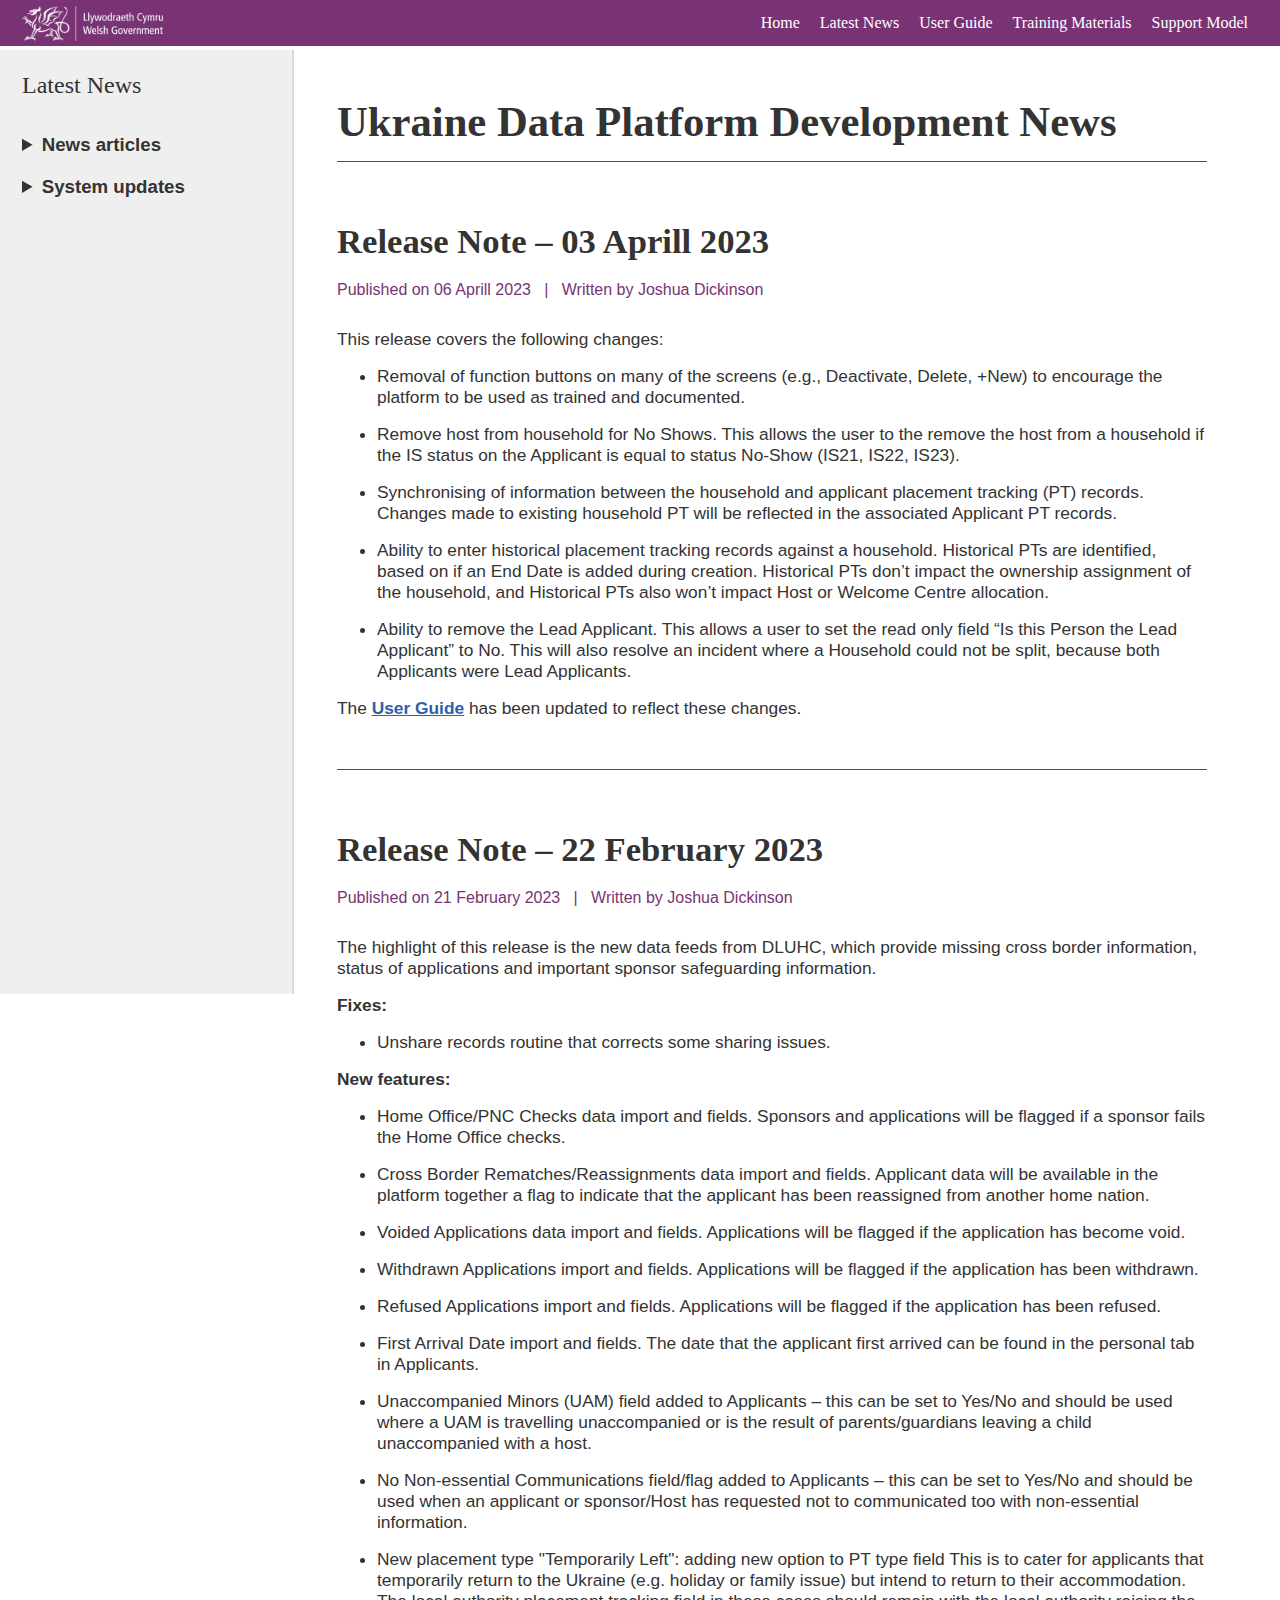
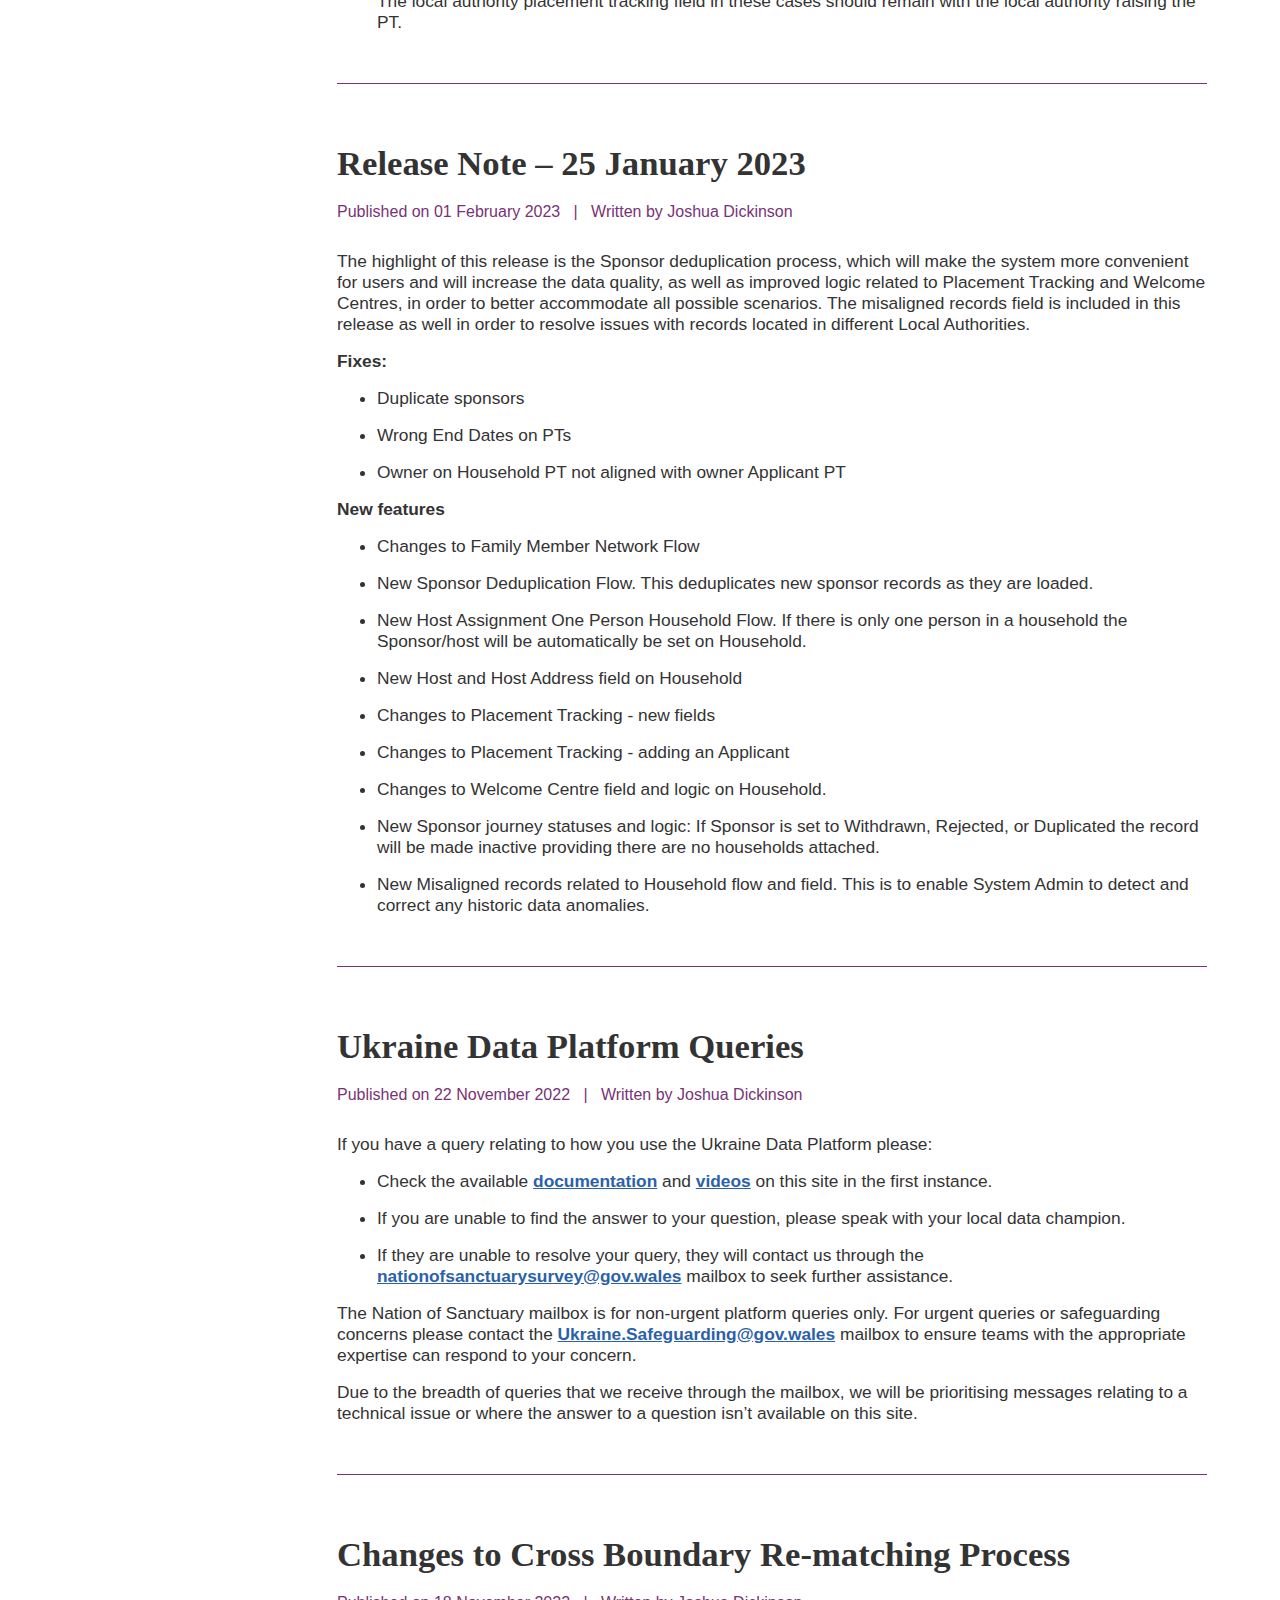
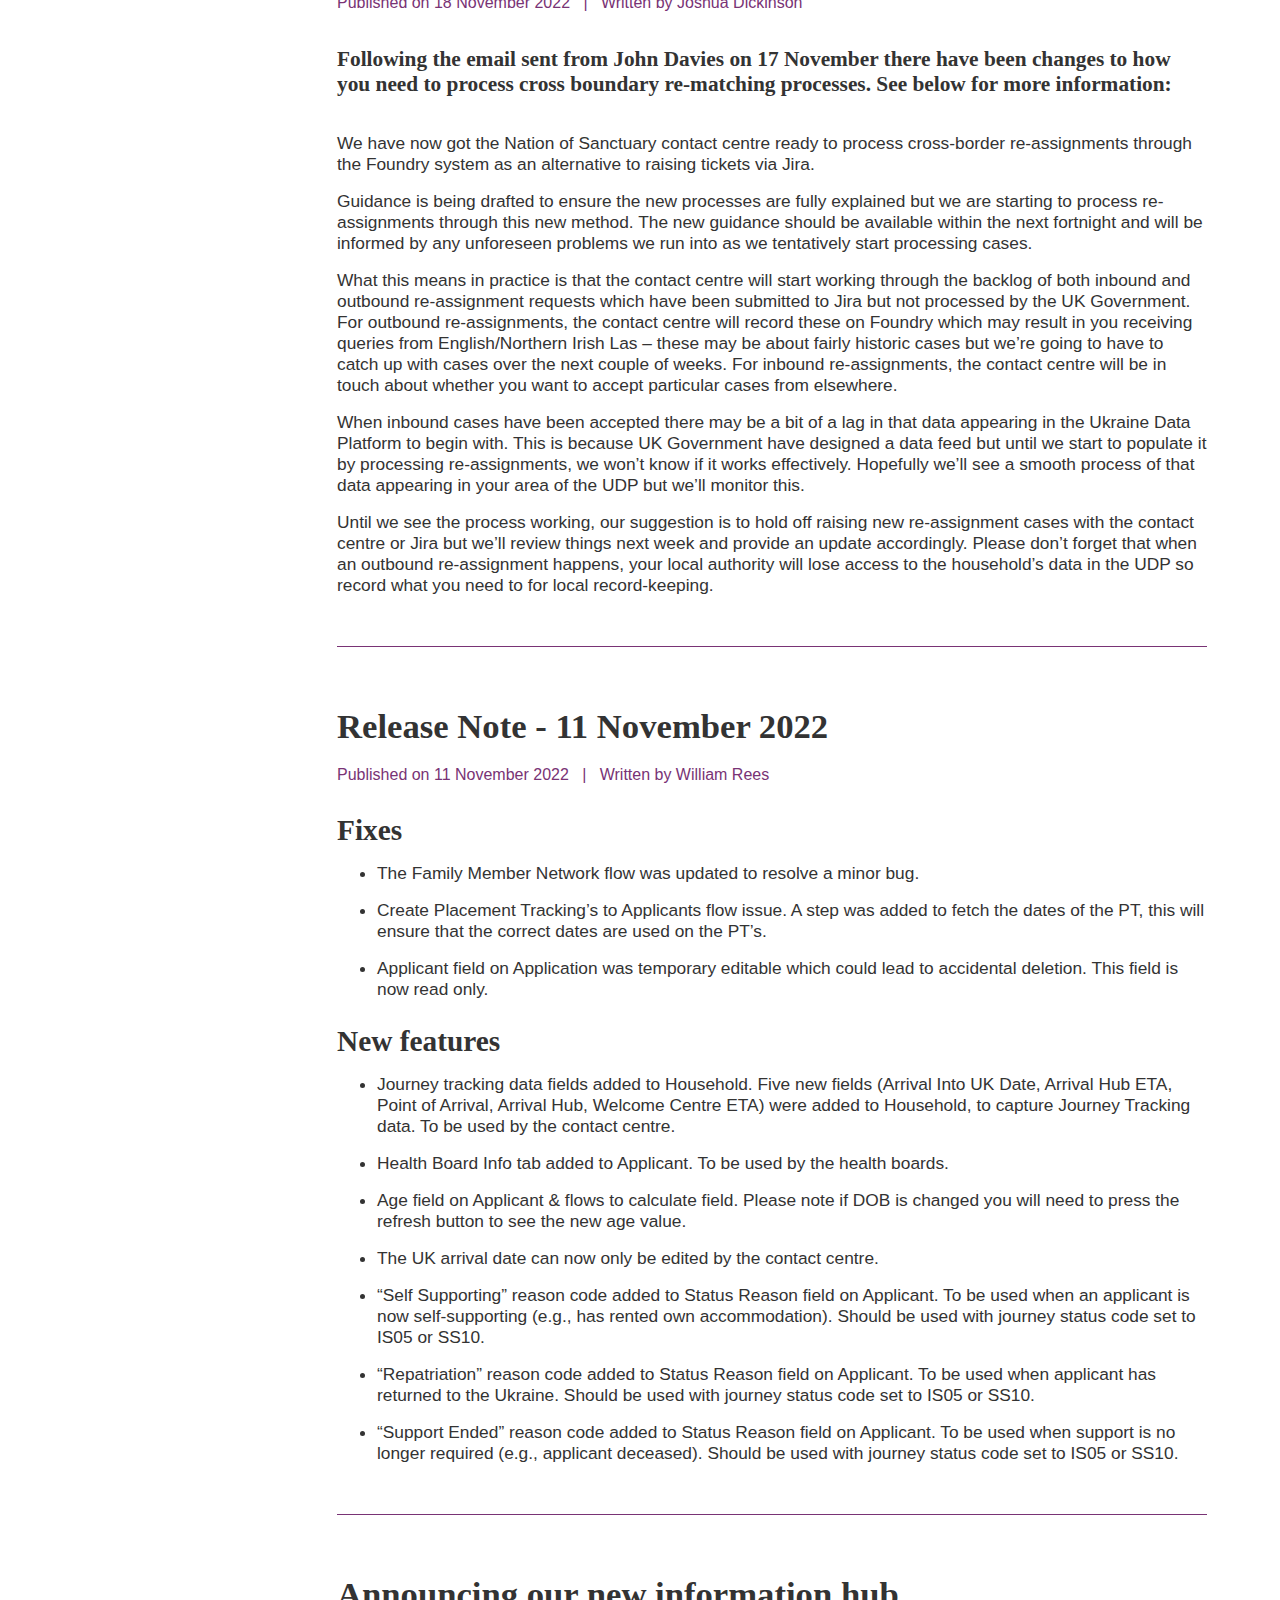
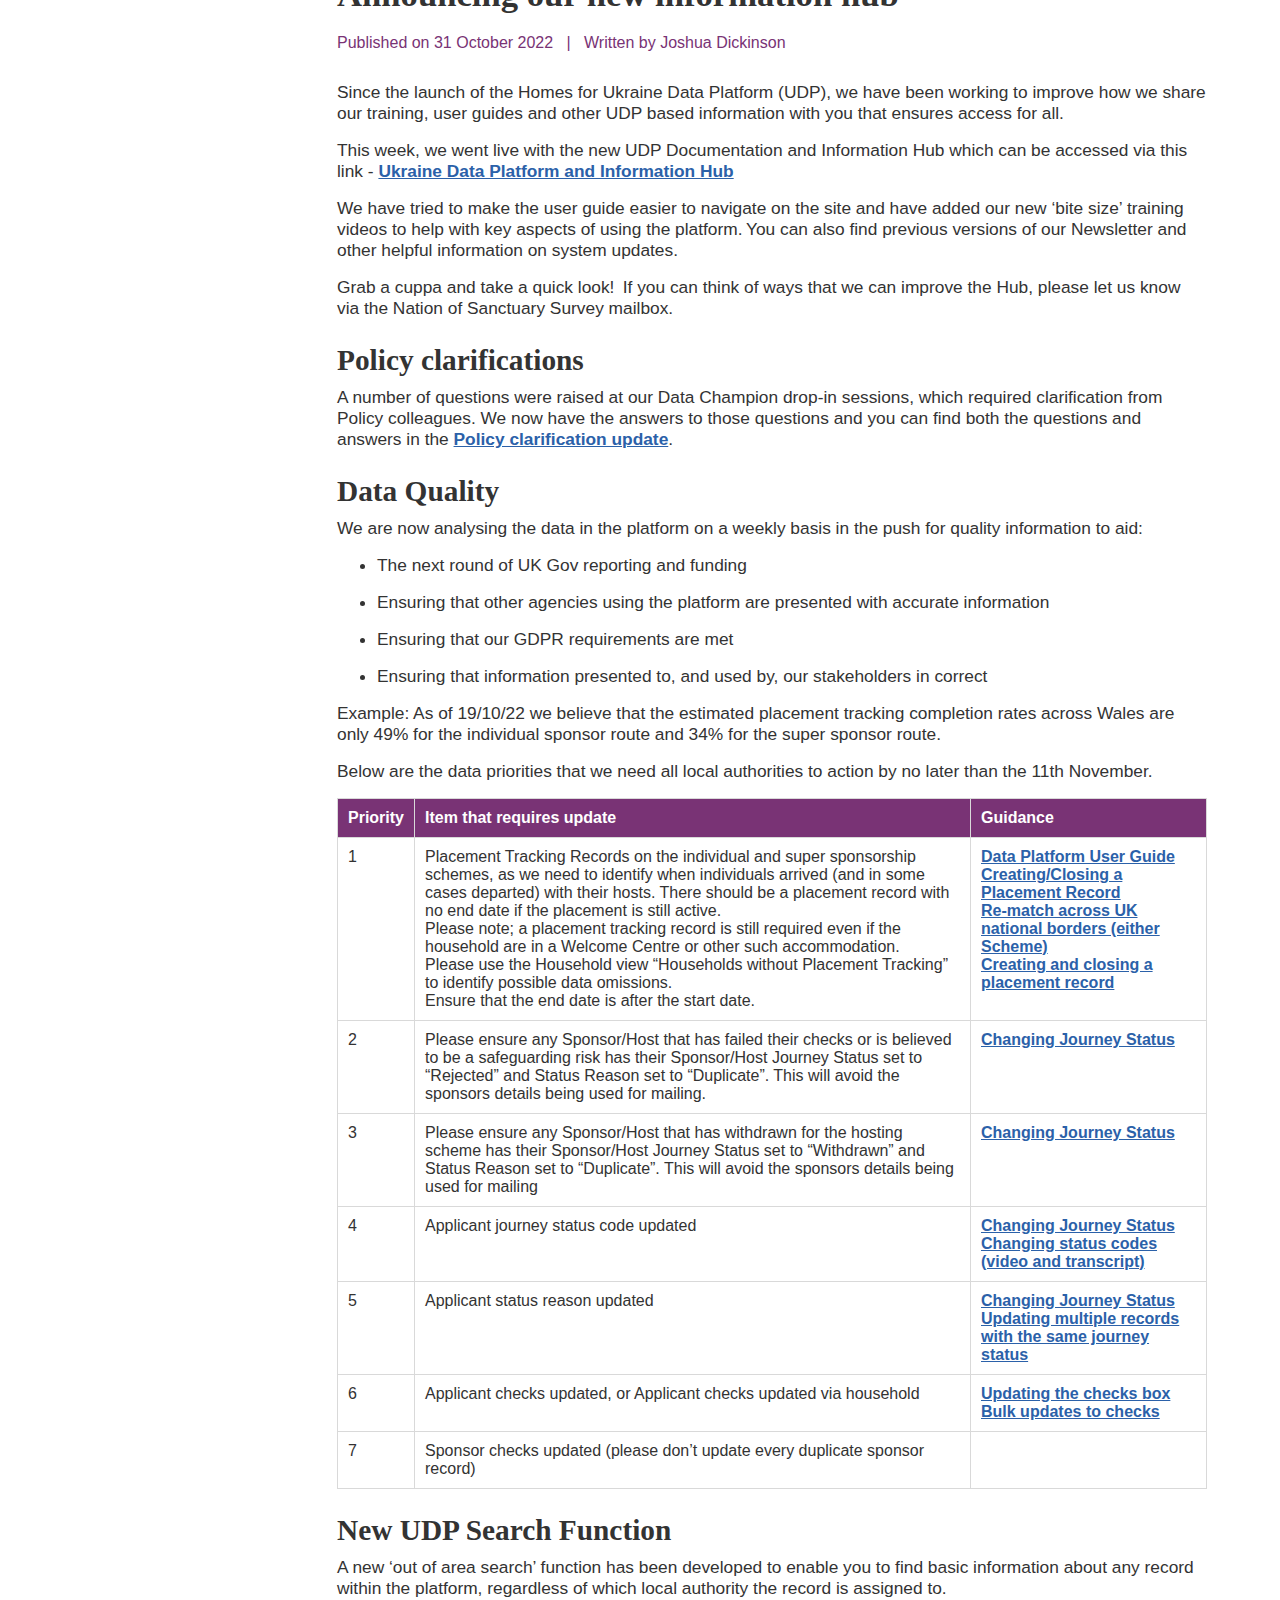
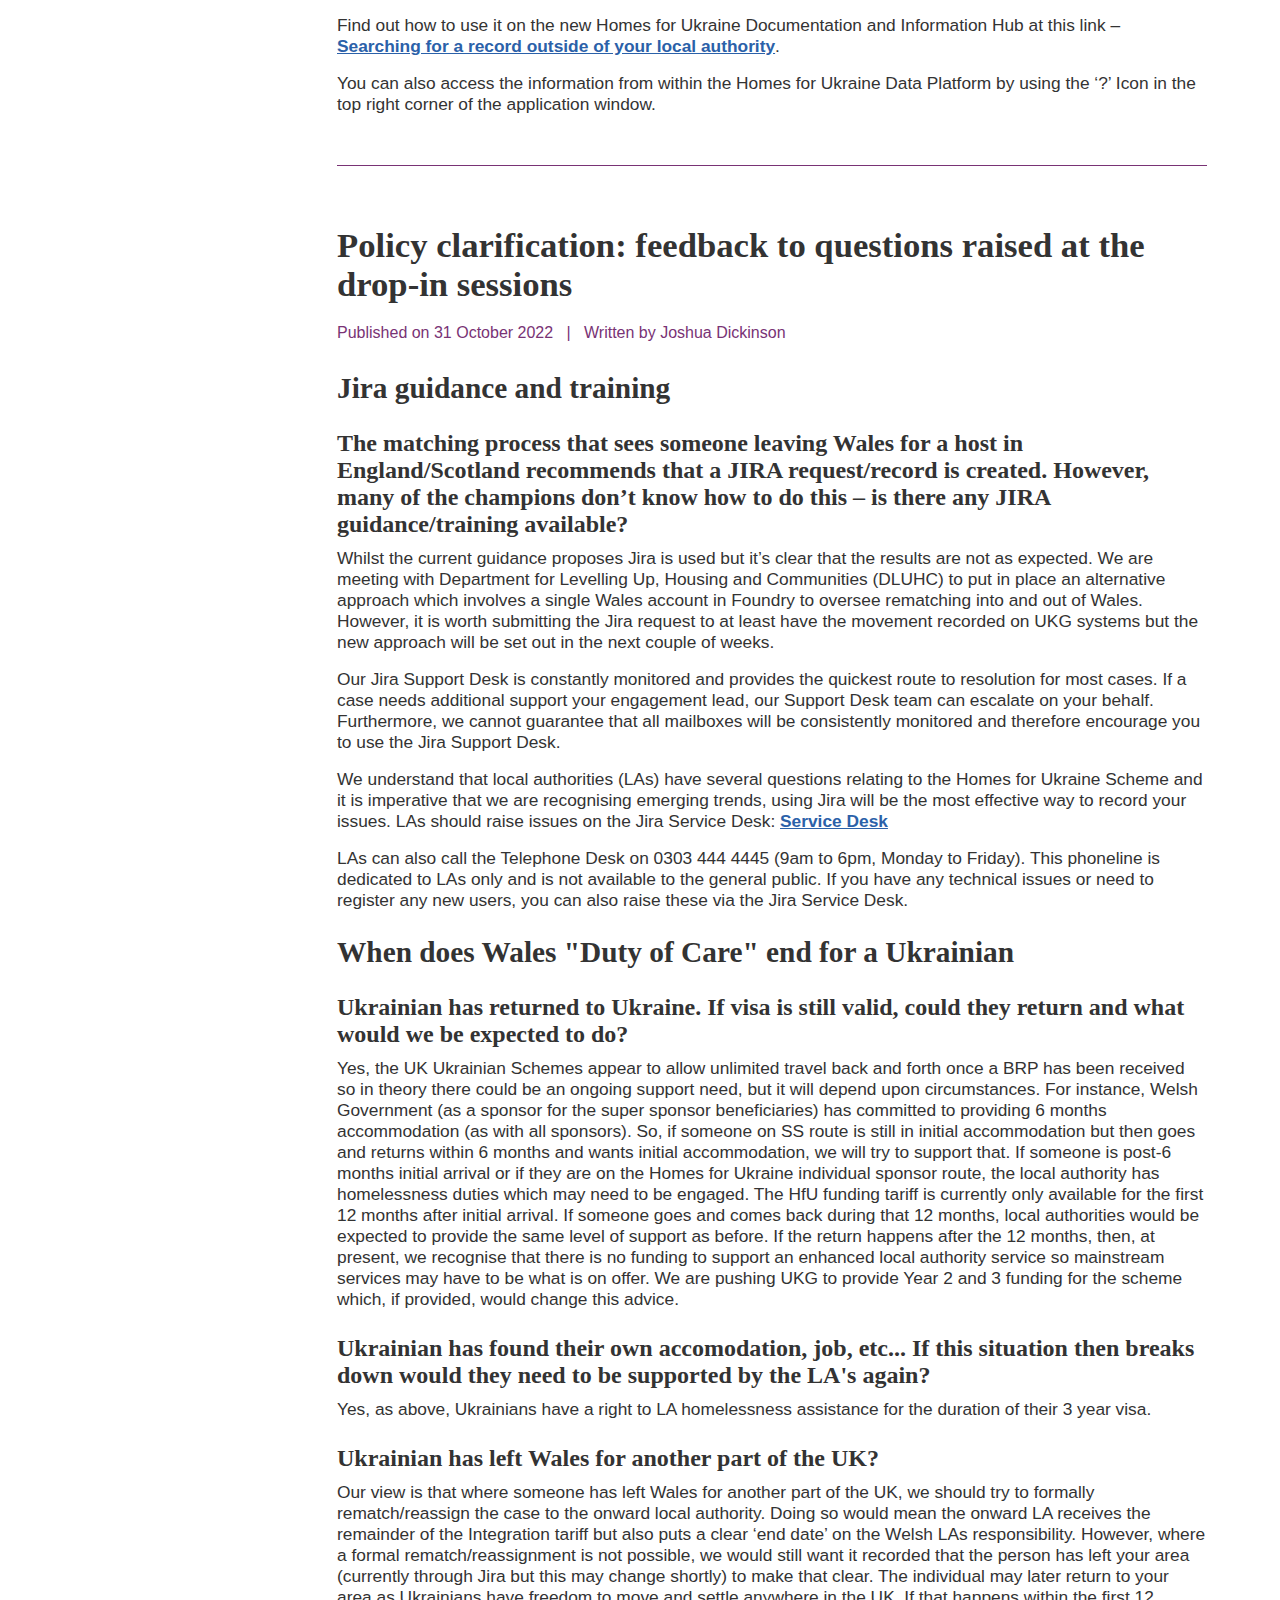
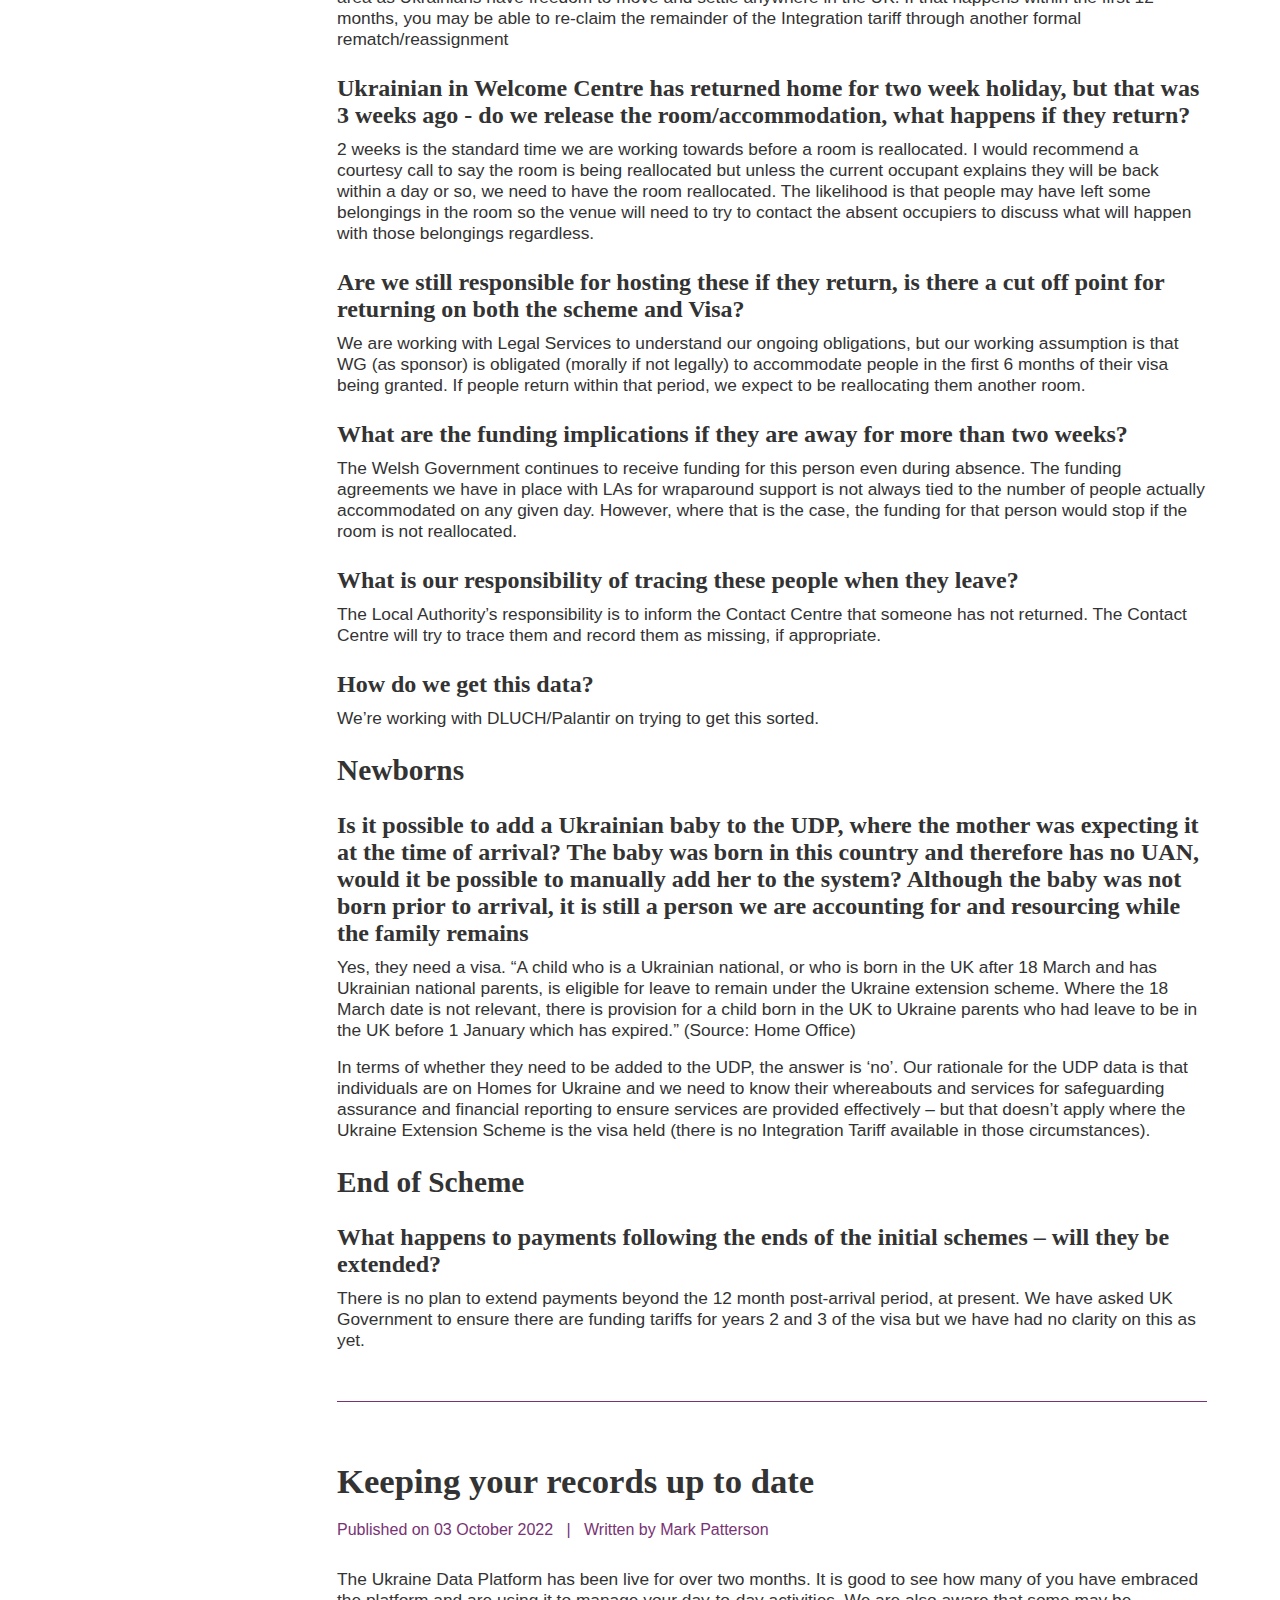
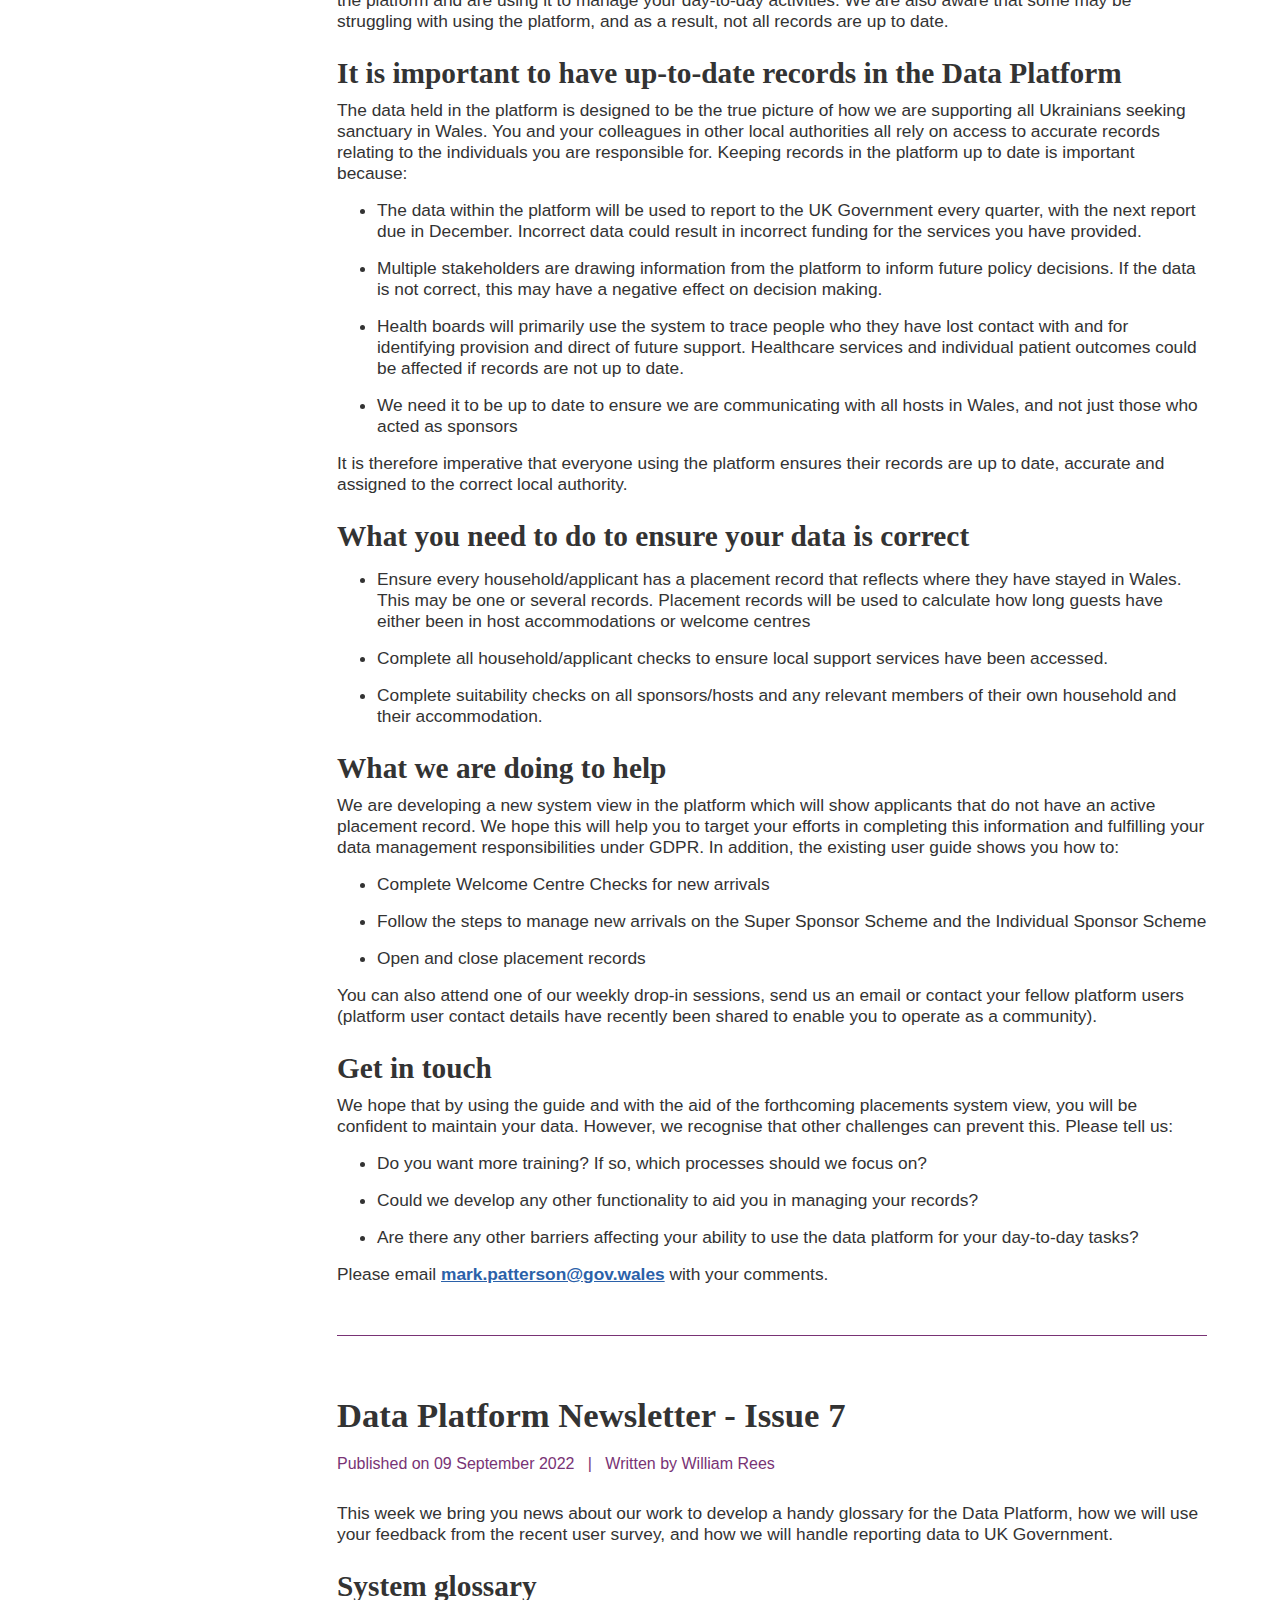
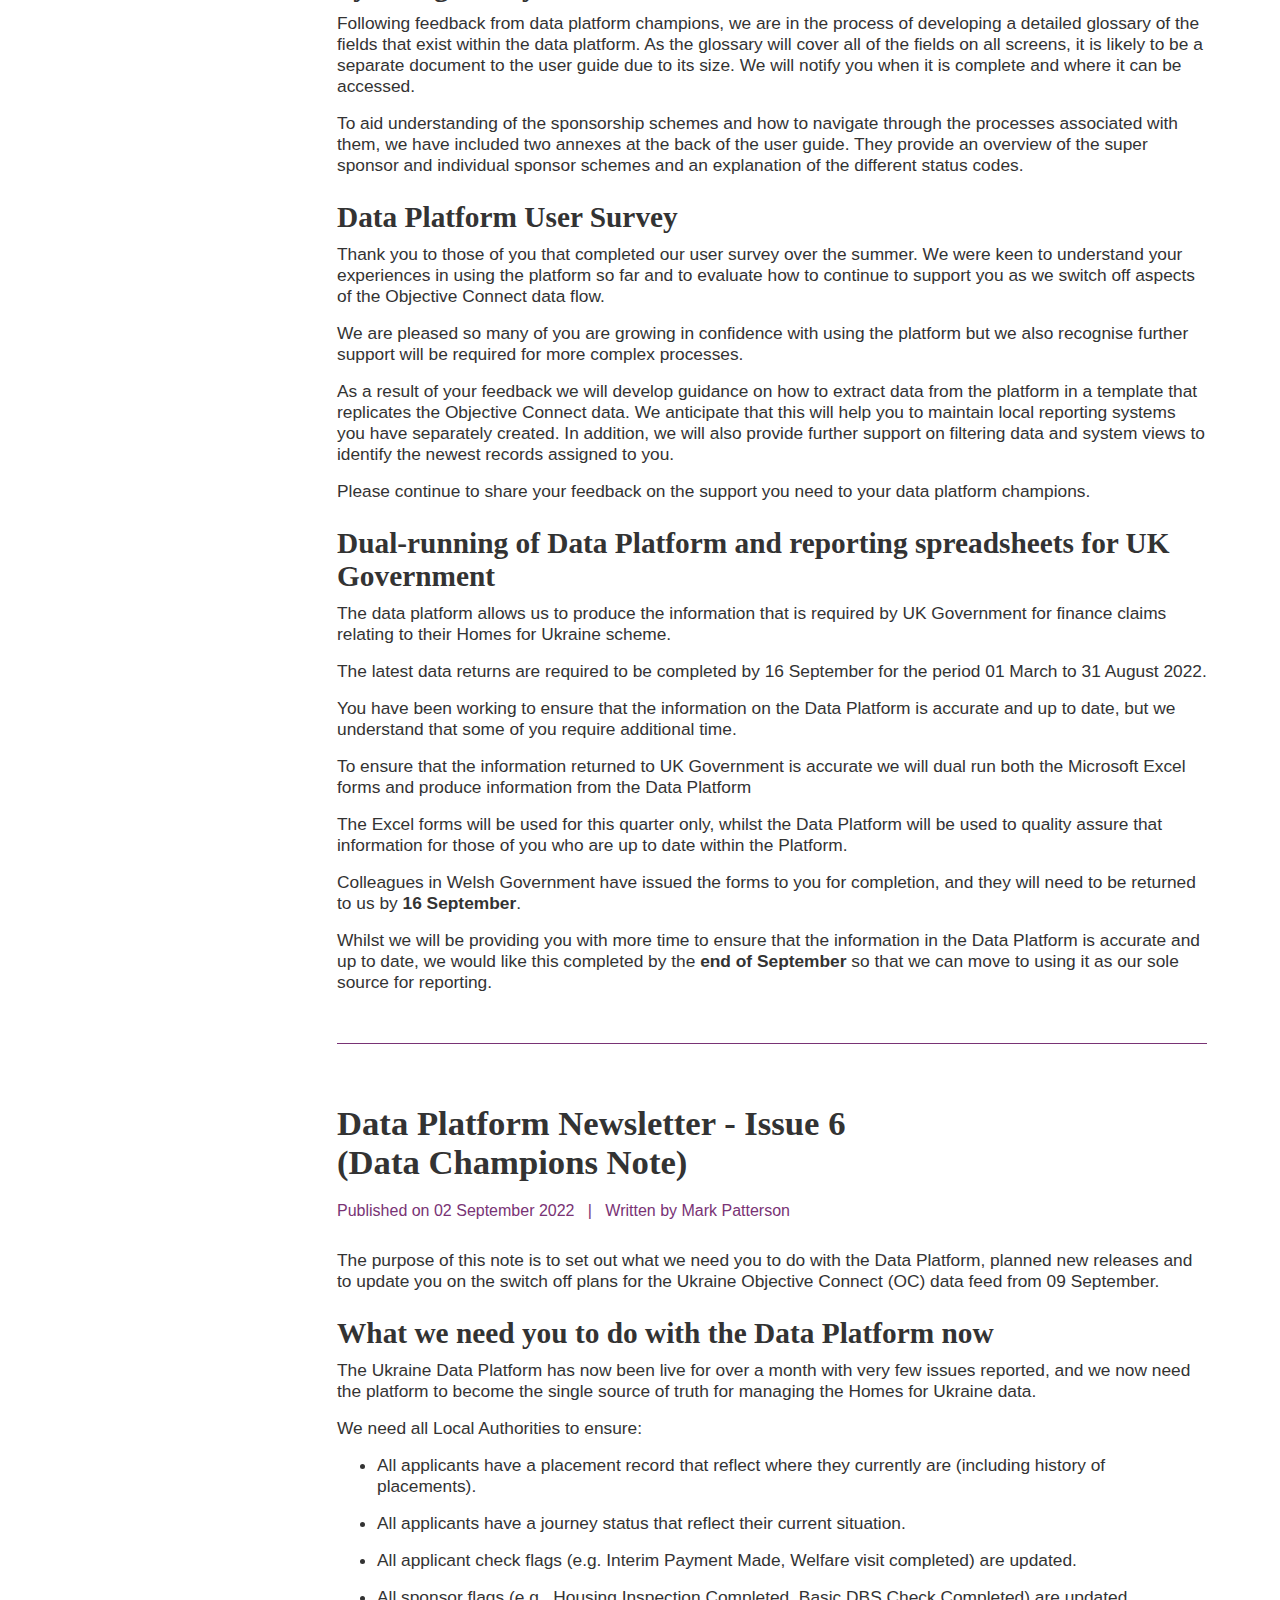
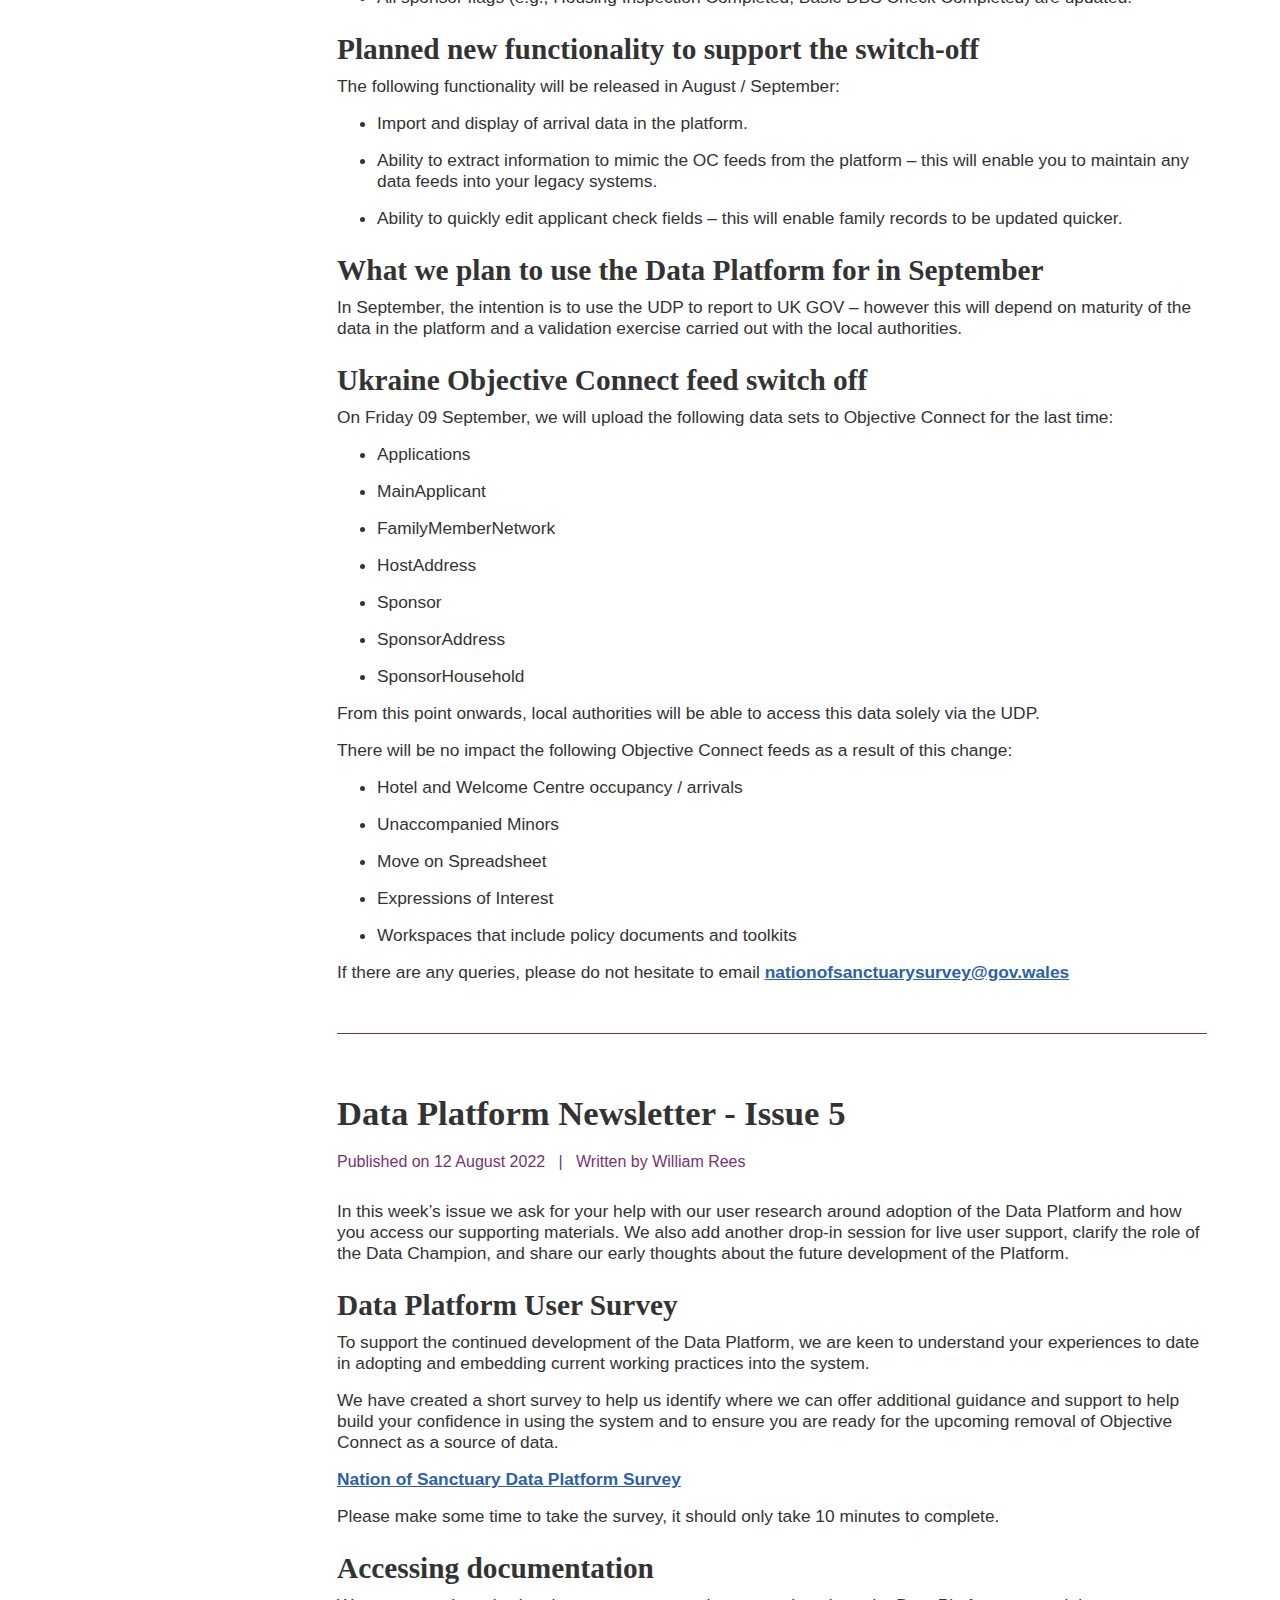
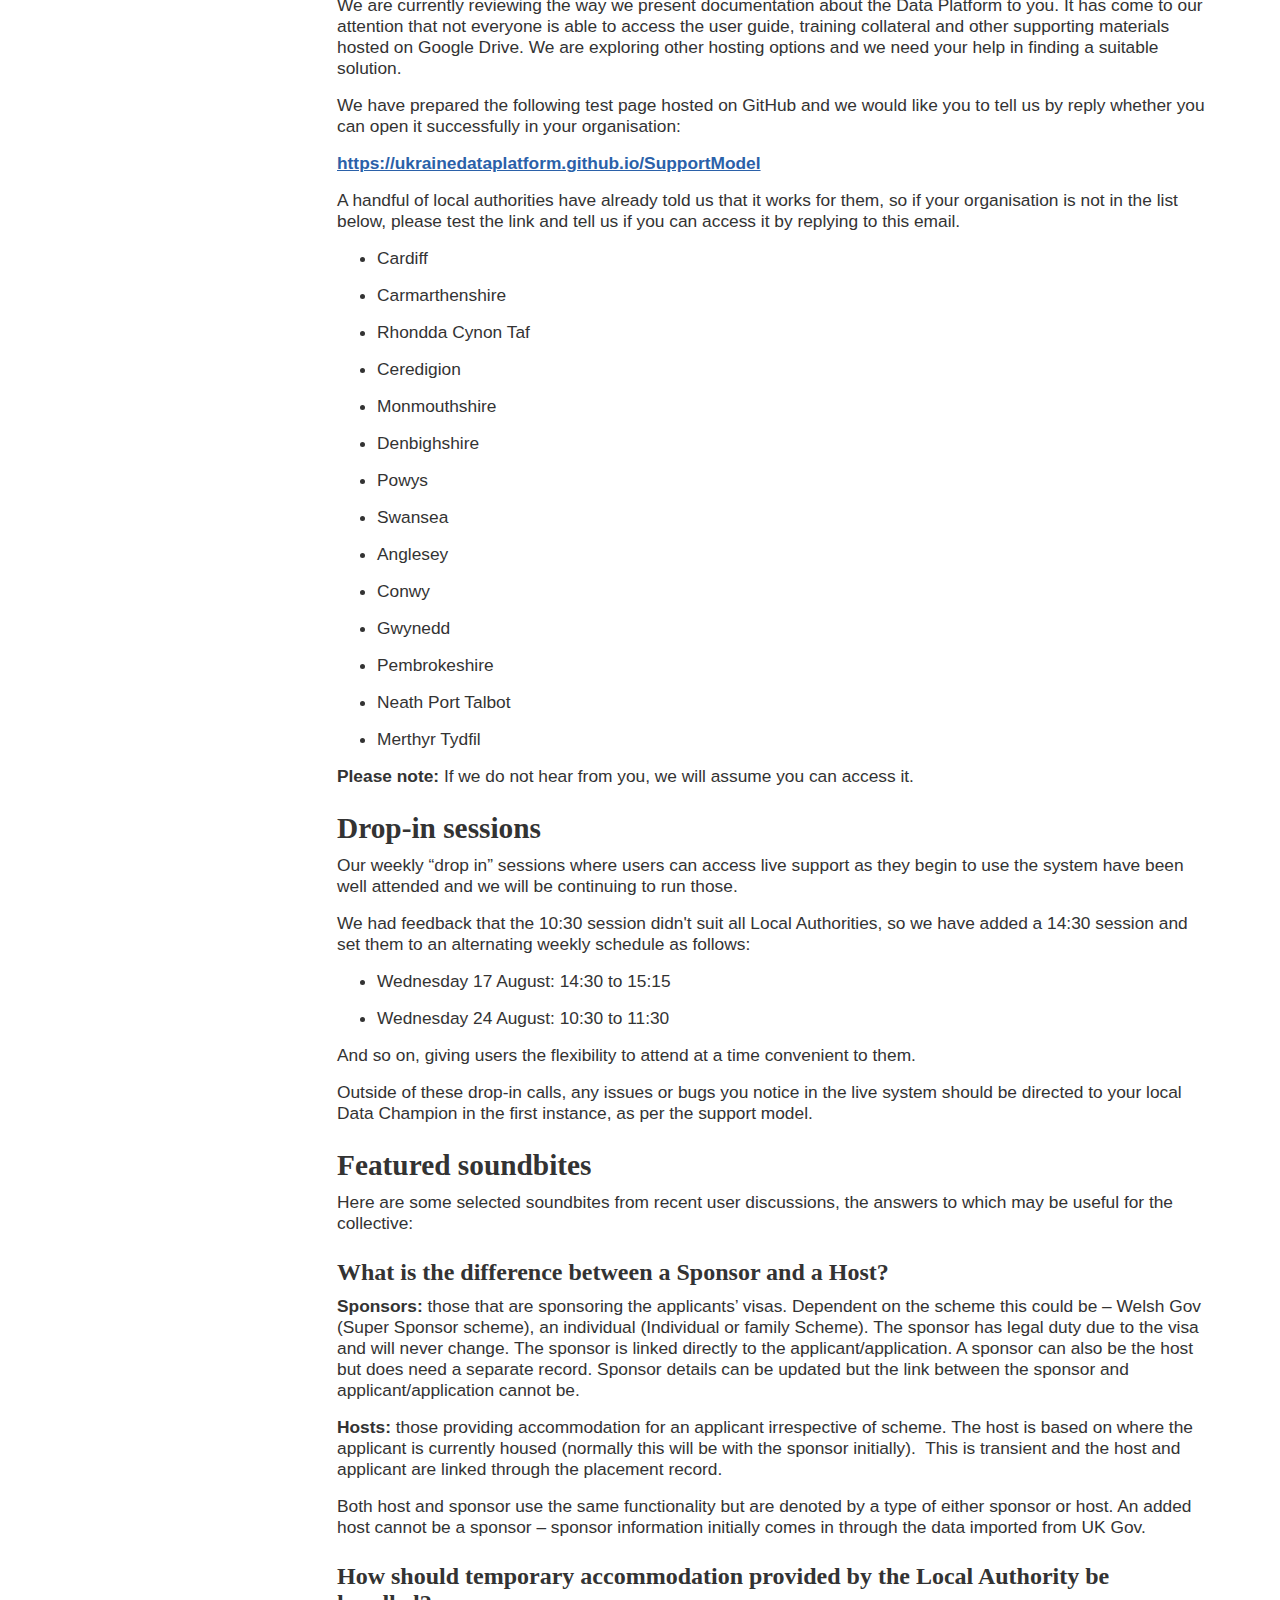
==== commit a2071fca: "Release note 5 included" ====
--- a/latest-news.html
+++ b/latest-news.html
@@ -34,6 +34,7 @@
         <details>
             <summary class="chapter">News articles</summary>
             <ul>
+                <li><a href="#udp-queries">Ukraine Data Platform Queries</a></li>
                 <li><a href="#changes-cross-boundary">Changes to Cross Boundary Re-matching Process</a></li>
                 <li><a href="#newsletter-9">Announcing our new information hub</a></li>
                 <li><a href="#policy-clarification">Policy clarification: feedback to questions raised at the drop-in sessions</a></li>
@@ -50,6 +51,9 @@
         <details>
             <summary class="chapter">System updates</summary>
             <ul>
+                <li><a href="#release-note-5">Release Note – 03 Apr 2023</a></li>
+                <li><a href="#release-note-4">Release Note – 22 Feb 2023</a></li>
+                <li><a href="#release-note-3">Release Note – 25 Jan 2023</a></li>
                 <li><a href="#release-note-2">Release Note - 11 Nov 2022</a></li>
                 <li><a href="#live-rollout">Live Rollout - 21 Jun 2022</a></li>
                 <li><a href="#release-note-1">Release Note - 10 Aug 2022</a></li>
@@ -68,10 +72,90 @@
             All article tags need a unique id and a class="y-target"
             All news articles need a <p> underneath the <h2> as follows:
             <p class="published-author">Published on [PUBLICATION DATE] &nbsp | &nbsp Written by [AUTHOR'S NAME]</p> -->
-        <article id="changes-cross-boundary" class ="y-target">
+            <article id="release-note-5" class ="y-target">
+                <h2>Release Note – 03 Aprill 2023</h2>
+                <p class="published-author">Published on 06 Aprill 2023 &nbsp | &nbsp Written by Joshua Dickinson</p>
+                <p>This release covers the following changes:</p>
+                <ul>
+                    <li>Removal of function buttons on many of the screens (e.g., Deactivate, Delete, +New) to encourage the platform to be used as trained and documented.</li>
+                    <li>Remove host from household for No Shows. This allows the user to the remove the host from a household if the IS status on the Applicant is equal to status No-Show (IS21, IS22, IS23).</li>
+                    <li>Synchronising of information between the household and applicant placement tracking (PT) records. Changes made to existing household PT will be reflected in the associated Applicant PT records.</li>
+                    <li>Ability to enter historical placement tracking records against a household. Historical PTs are identified, based on if an End Date is added during creation.  Historical PTs don’t impact the ownership assignment of the household, and Historical PTs also won’t impact Host or Welcome Centre allocation.</li>
+                    <li>Ability to remove the Lead Applicant. This allows a user to set the read only field “Is this Person the Lead Applicant” to No. This will also resolve an incident where a Household could not be split, because both Applicants were Lead Applicants.</li>
+                </ul>     
+                <p>The <a href="user-guide.html">User Guide</a> has been updated to reflect these changes.</p>
+   
+            </article>
+            <div class="article-divider"></div>
+            <article id="release-note-4" class ="y-target">
+                <h2>Release Note – 22 February 2023</h2>
+                <p class="published-author">Published on 21 February 2023 &nbsp | &nbsp Written by Joshua Dickinson</p>
+                <p>The highlight of this release is the new data feeds from DLUHC, which provide missing cross border information, status of applications and important sponsor safeguarding information.</p>
+                <p><b>Fixes:</b></p>
+                <ul>
+                    <li>Unshare records routine that corrects some sharing issues.</li>
+                    </ul>
+                </p>
+            <p><b>New features:</b></p>
+            <ul>
+                <li>Home Office/PNC Checks data import and fields. Sponsors and applications will be flagged if a sponsor fails the Home Office checks.</li>
+                <li>Cross Border Rematches/Reassignments data import and fields. Applicant data will be available in the platform together a flag to indicate that the applicant has been reassigned from another home nation.</li>
+                <li>Voided Applications data import and fields. Applications will be flagged if the application has become void.</li>
+                <li>Withdrawn Applications import and fields. Applications will be flagged if the application has been withdrawn.</li>
+                <li>Refused Applications import and fields. Applications will be flagged if the application has been refused.</li>
+                <li>First Arrival Date import and fields. The date that the applicant first arrived can be found in the personal tab in Applicants.</li>
+                <li>Unaccompanied Minors (UAM) field added to Applicants – this can be set to Yes/No and should be used where a UAM is travelling unaccompanied or is the result of parents/guardians leaving a child unaccompanied with a host.</li>
+                <li>No Non-essential Communications field/flag added to Applicants – this can be set to Yes/No and should be used when an applicant or sponsor/Host has requested not to communicated too with non-essential information.</li>
+                <li>New placement type "Temporarily Left": adding new option to PT type field This is to cater for applicants that temporarily return to the Ukraine (e.g. holiday or family issue) but intend to return to their accommodation. The local authority placement tracking field in these cases should remain with the local authority raising the PT.</li>
+            </ul>
+   
+            </article>
+            <div class="article-divider"></div>
+            <article id="release-note-3" class ="y-target">
+                <h2>Release Note – 25 January 2023</h2>
+                <p class="published-author">Published on 01 February 2023 &nbsp | &nbsp Written by Joshua Dickinson</p>
+                <p>The highlight of this release is the Sponsor deduplication process, which will make the system more convenient for users and will increase the data quality, as well as improved logic related to Placement Tracking and Welcome Centres, in order to better accommodate all possible scenarios. The misaligned records field is included in this release as well in order to resolve issues with records located in different Local Authorities.</p>
+                <p><b>Fixes:</b></p>
+                <ul>
+                    <li>Duplicate sponsors</li>
+                    <li>Wrong End Dates on PTs</li>
+                    <li>Owner on Household PT not aligned with owner Applicant PT</li>
+                    </ul>
+                </p>
+            <p><b>New features</b></p>
+            <ul>
+                <li>Changes to Family Member Network Flow</li>
+                <li>New Sponsor Deduplication Flow. This deduplicates new sponsor records as they are loaded.</li>
+                <li>New Host Assignment One Person Household Flow. If there is only one person in a household the Sponsor/host will be automatically be set on Household.</li>
+                <li>New Host and Host Address field on Household</li>
+                <li>Changes to Placement Tracking - new fields</li>
+                <li>Changes to Placement Tracking - adding an Applicant</li>
+                <li>Changes to Welcome Centre field and logic on Household.</li>
+                <li>New Sponsor journey statuses and logic: If Sponsor is set to Withdrawn, Rejected, or Duplicated the record will be made inactive providing there are no households attached. </li>
+                <li>New Misaligned records related to Household flow and field. This is to enable System Admin to detect and correct any historic data anomalies.</li>
+            </ul>
+   
+            </article>
+            <div class="article-divider"></div>
+            <article id="udp-queries" class ="y-target">
+                <h2>Ukraine Data Platform Queries</h2>
+                <p class="published-author">Published on 22 November 2022 &nbsp | &nbsp Written by Joshua Dickinson</p>
+                <p>If you have a query relating to how you use the Ukraine Data Platform please:
+                <ul>
+                    <li>Check the available <a href="user-guide.html">documentation</a> and <a href="training-materials.html">videos</a> on this site in the first instance. </li>
+                    <li>If you are unable to find the answer to your question, please speak with your local data champion.</li>
+                    <li>If they are unable to resolve your query, they will contact us through the <a href="mailto:nationofsanctuarysurvey@gov.wales">nationofsanctuarysurvey@gov.wales</a> mailbox to seek further assistance.</li>
+                    </ul>
+                </p>
+            <p>The Nation of Sanctuary mailbox is for non-urgent platform queries only.  For urgent queries or safeguarding concerns please contact the <a href="mailto:Ukraine.Safeguarding@gov.wales">Ukraine.Safeguarding@gov.wales</a> mailbox to ensure teams with the appropriate expertise can respond to your concern.</p>
+            <p>Due to the breadth of queries that we receive through the mailbox, we will be prioritising messages relating to a technical issue or where the answer to a question  isn’t available on this site.</p>        
+            </article>
+            <div class="article-divider"></div>
+
+            <article id="changes-cross-boundary" class ="y-target">
             <h2>Changes to Cross Boundary Re-matching Process</h2>
             <p class="published-author">Published on 18 November 2022 &nbsp | &nbsp Written by Joshua Dickinson</p>
-            <h4>Following the email sent from John Davies on 17 November there have been changes to how you need to process cross boundary re-matching processes. See below for more information:</h4>
+            <h5>Following the email sent from John Davies on 17 November there have been changes to how you need to process cross boundary re-matching processes. See below for more information:</h5>
             <p>We have now got the Nation of Sanctuary contact centre ready to process cross-border re-assignments through the Foundry system as an alternative to raising tickets via Jira.</p>
             <p>Guidance is being drafted to ensure the new processes are fully explained but we are starting to process re-assignments through this new method. The new guidance should be available within the next fortnight and will be informed by any unforeseen problems we run into as we tentatively start processing cases.</p>
             <p>What this means in practice is that the contact centre will start working through the backlog of both inbound and outbound re-assignment requests which have been submitted to Jira but not processed by the UK Government. For outbound re-assignments, the contact centre will record these on Foundry which may result in you receiving queries from English/Northern Irish Las – these may be about fairly historic cases but we’re going to have to catch up with cases over the next couple of weeks. For inbound re-assignments, the contact centre will be in touch about whether you want to accept particular cases from elsewhere.</p>
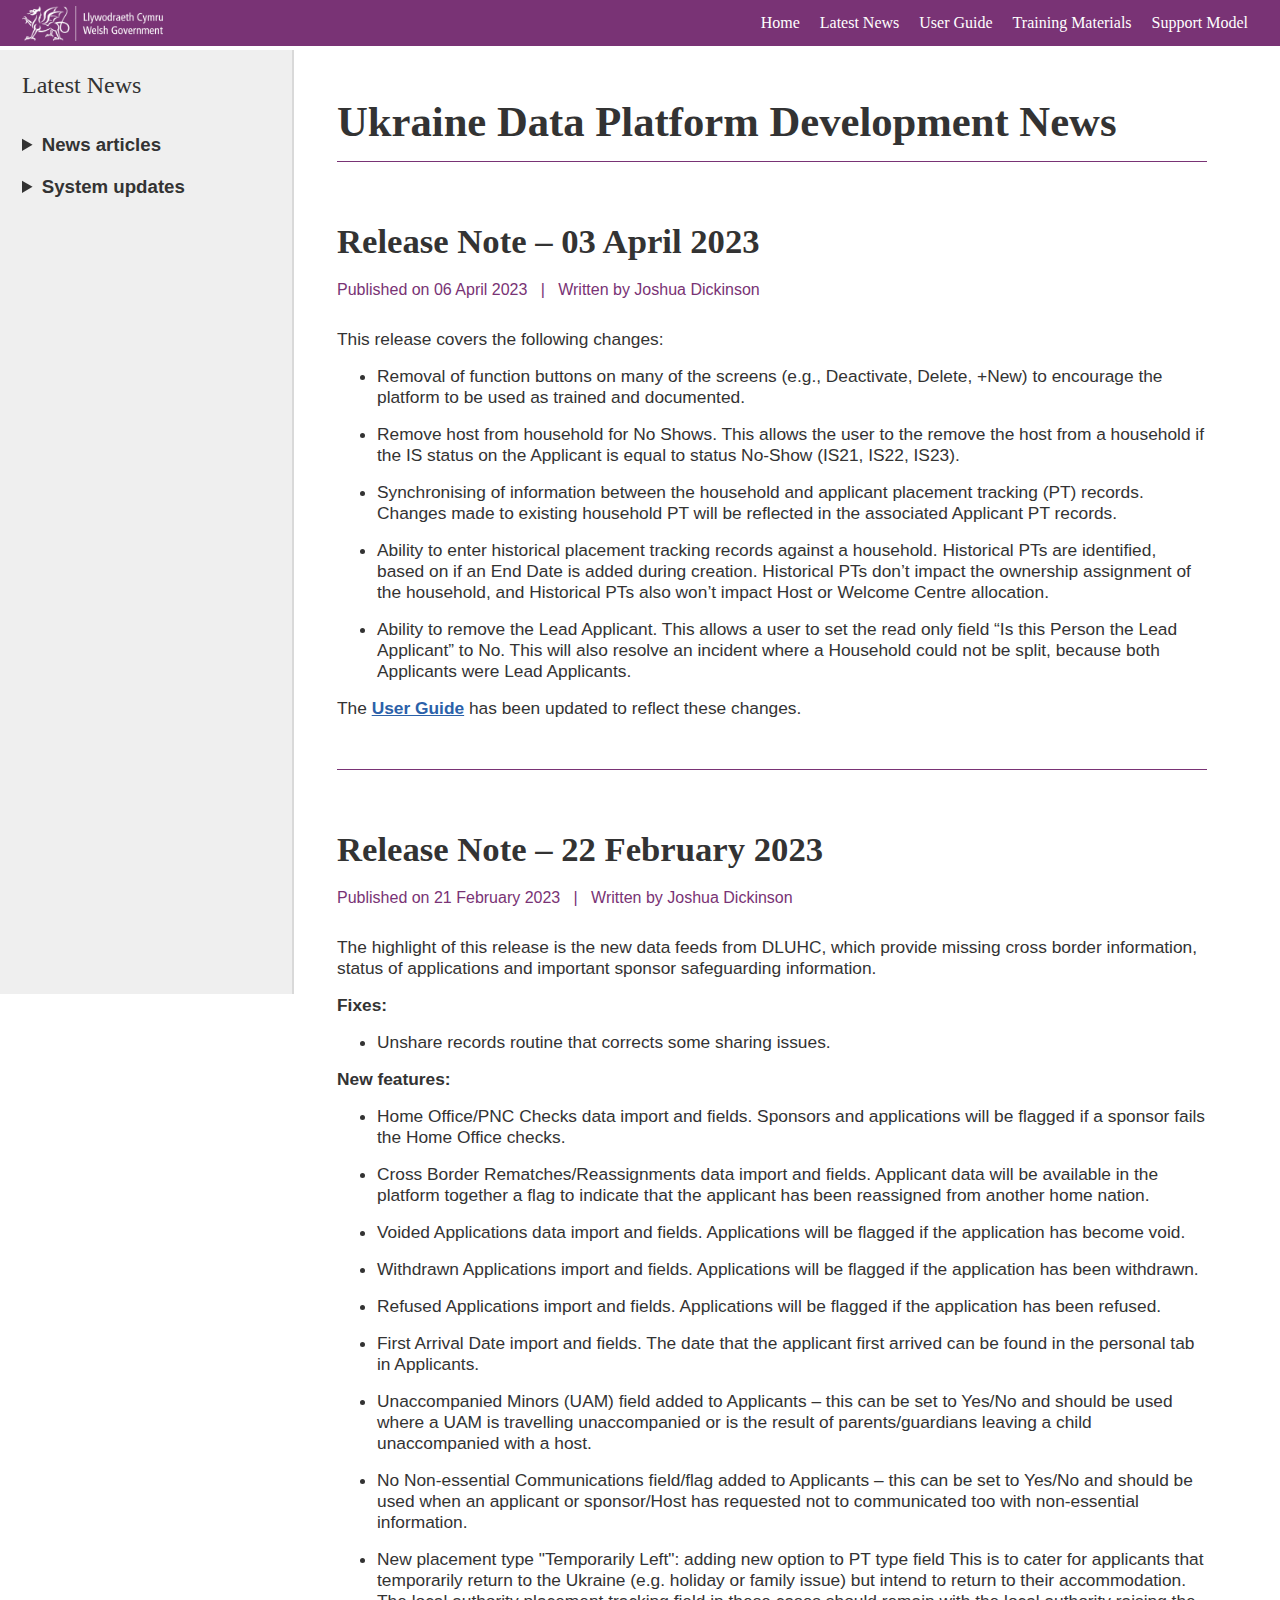
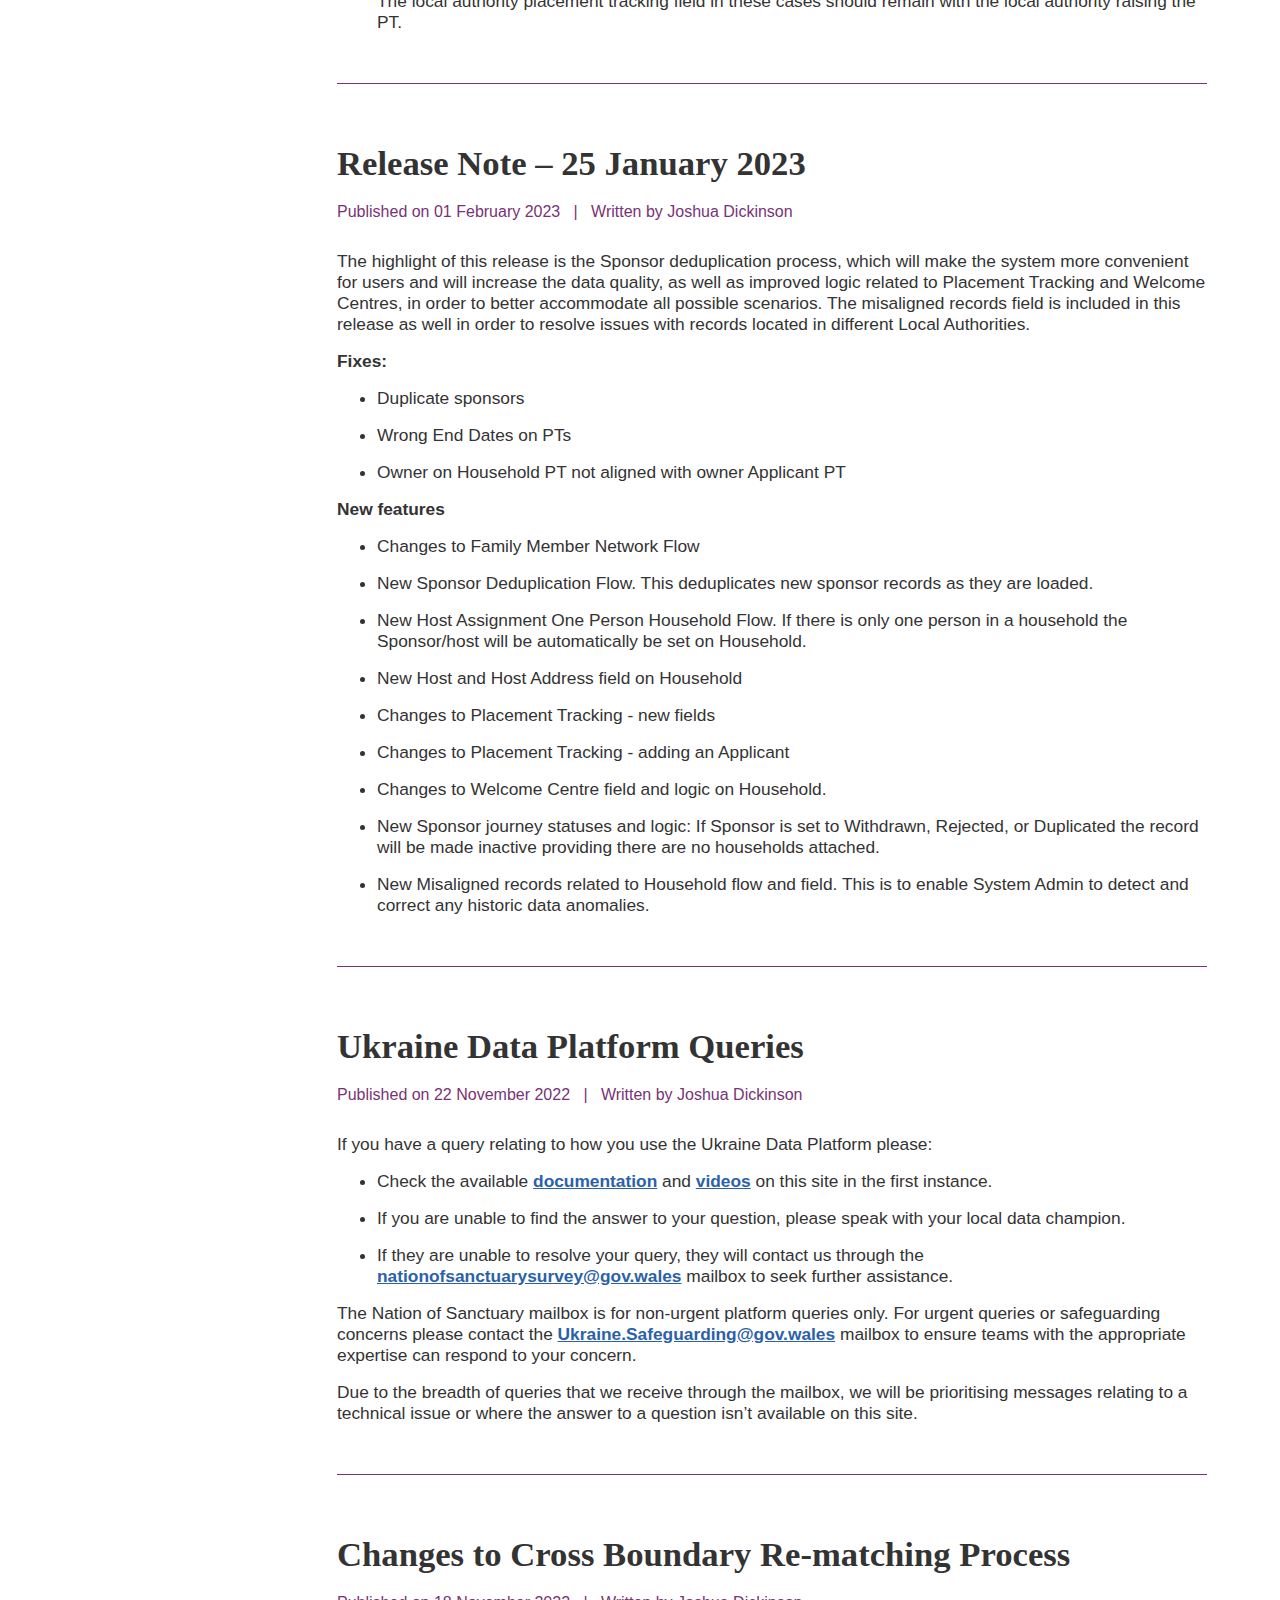
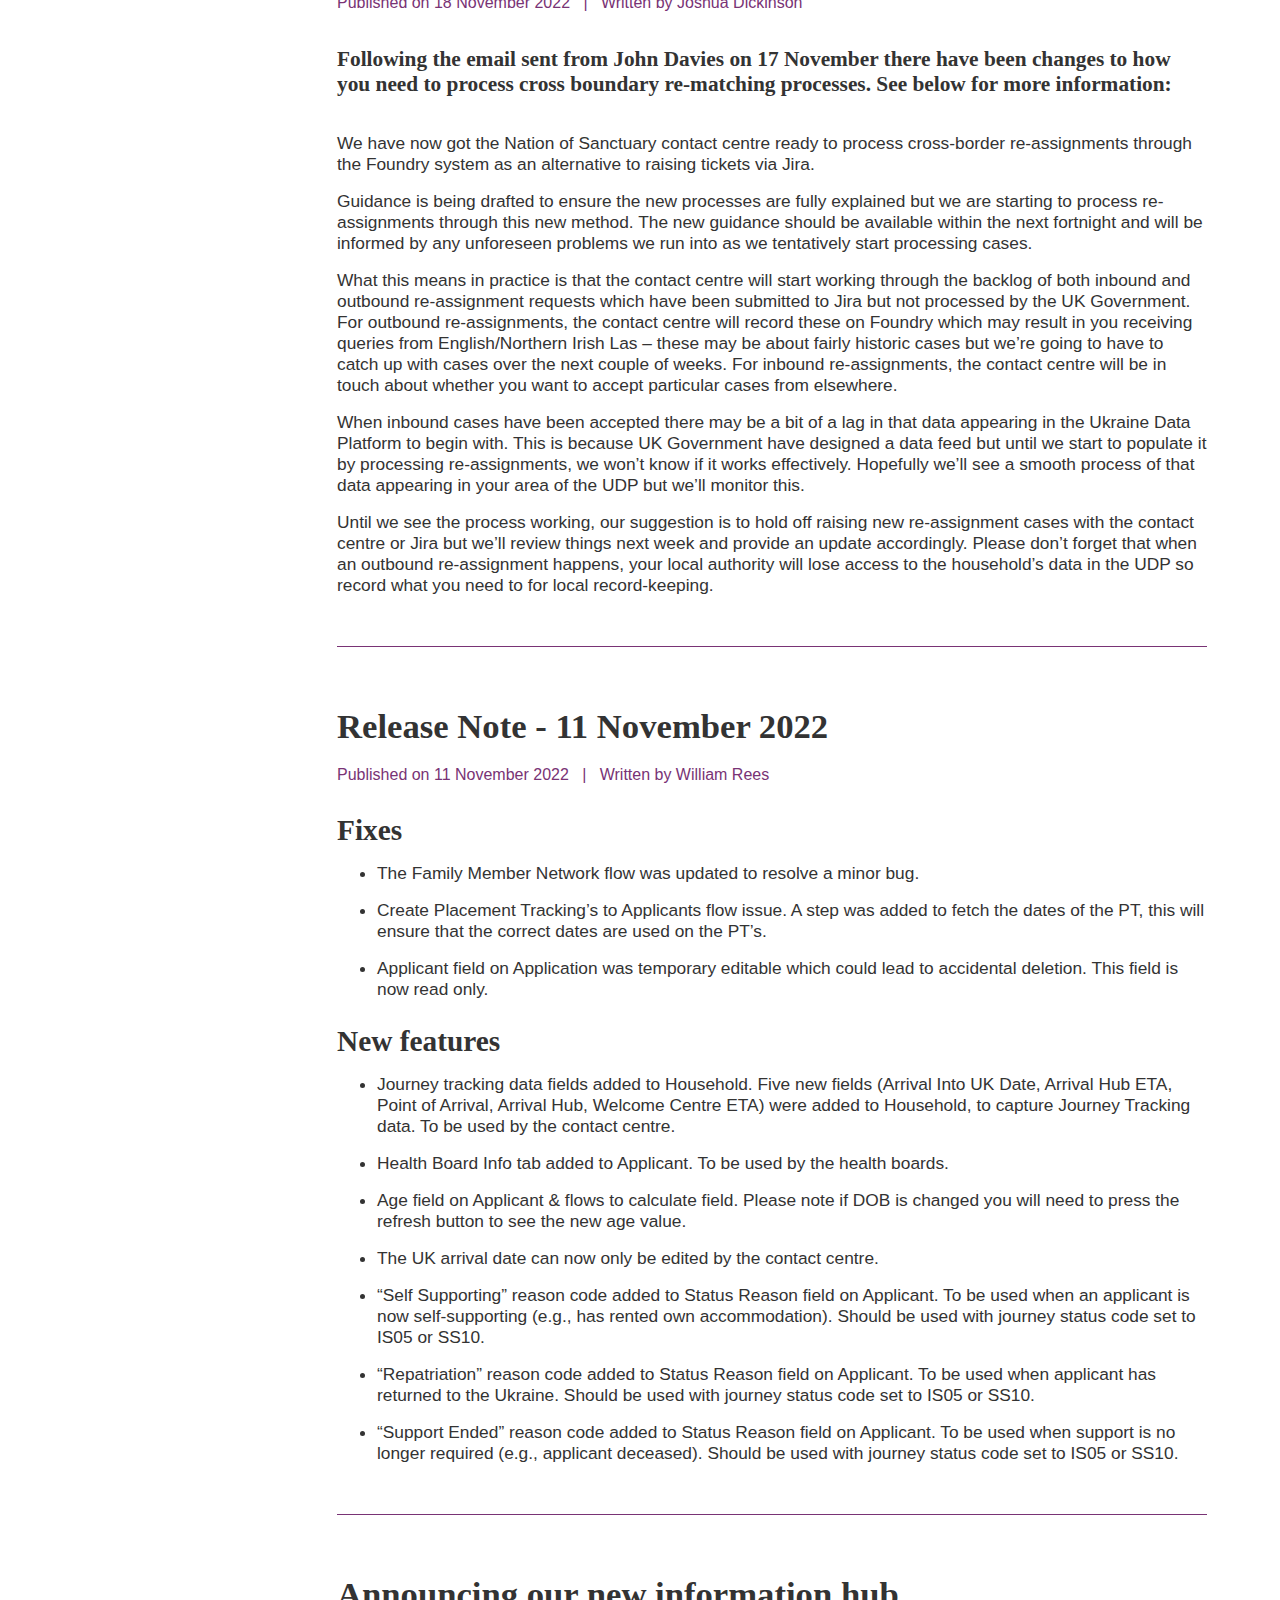
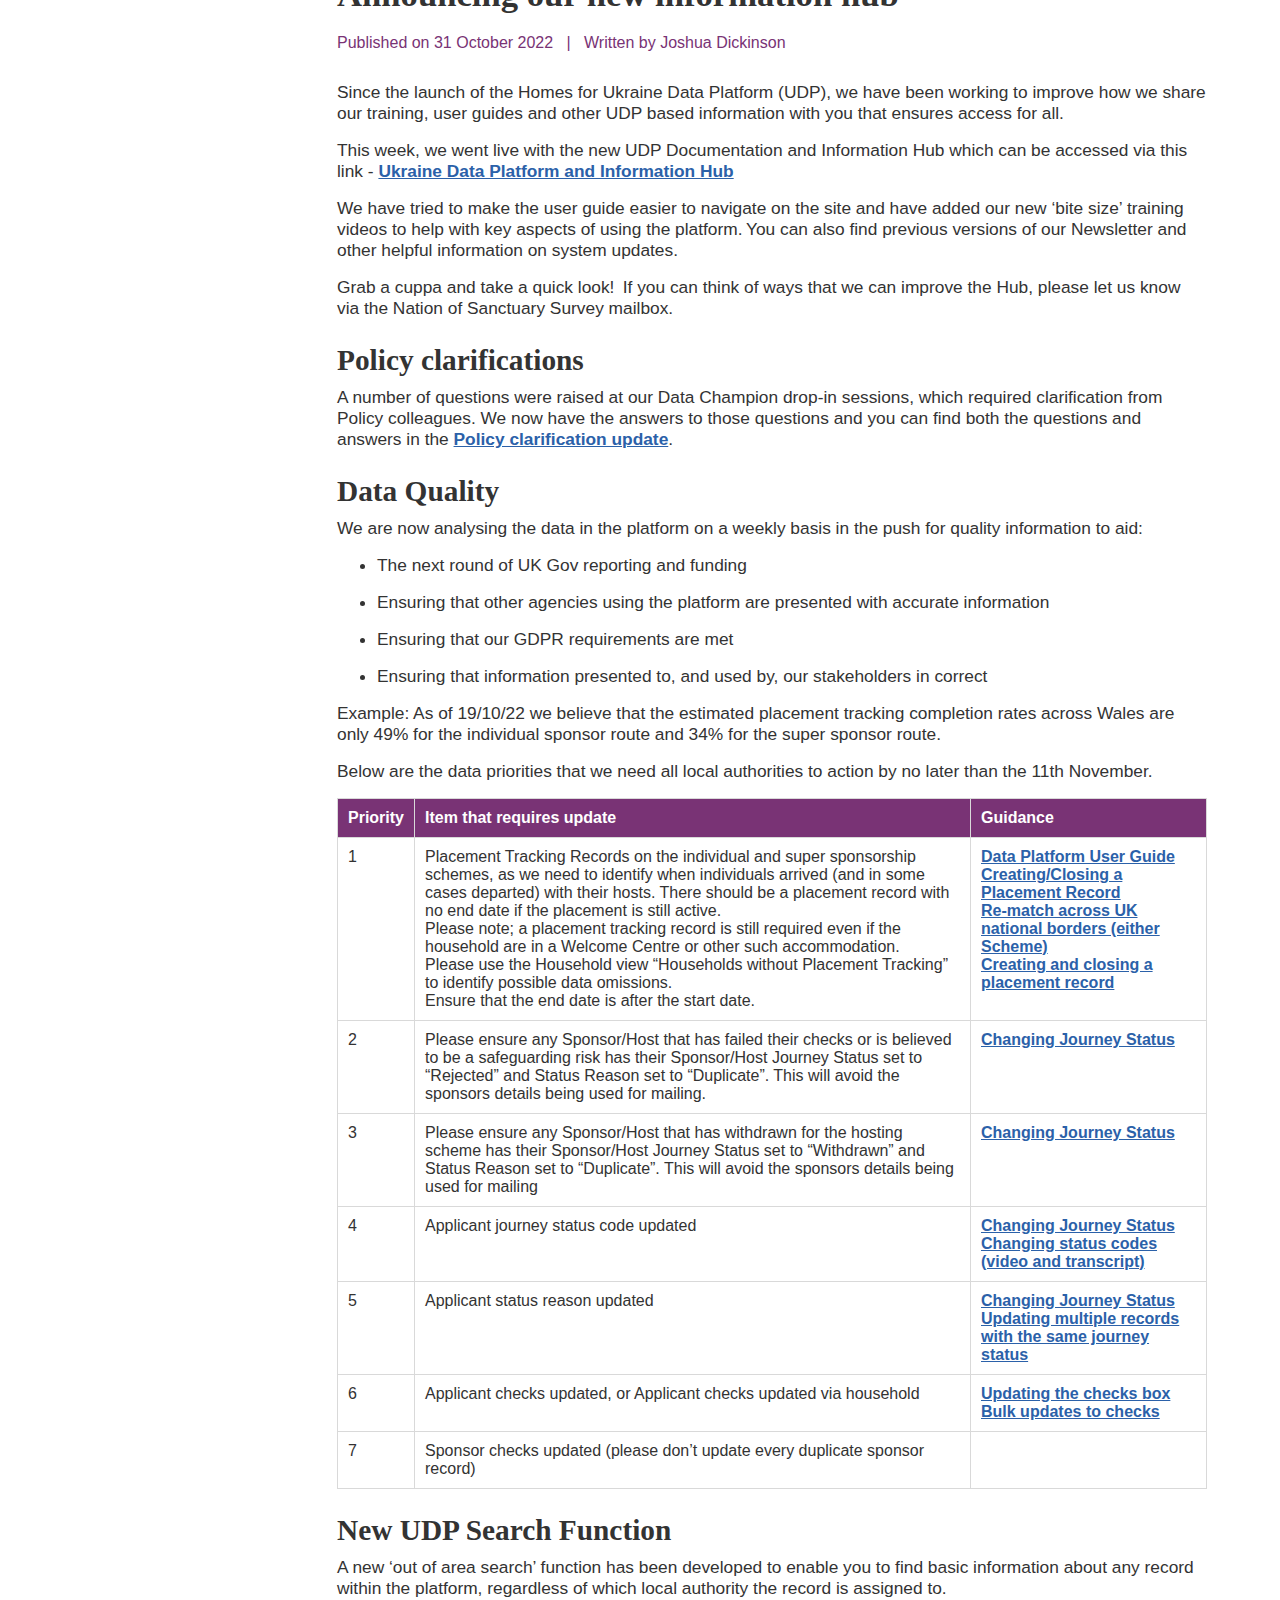
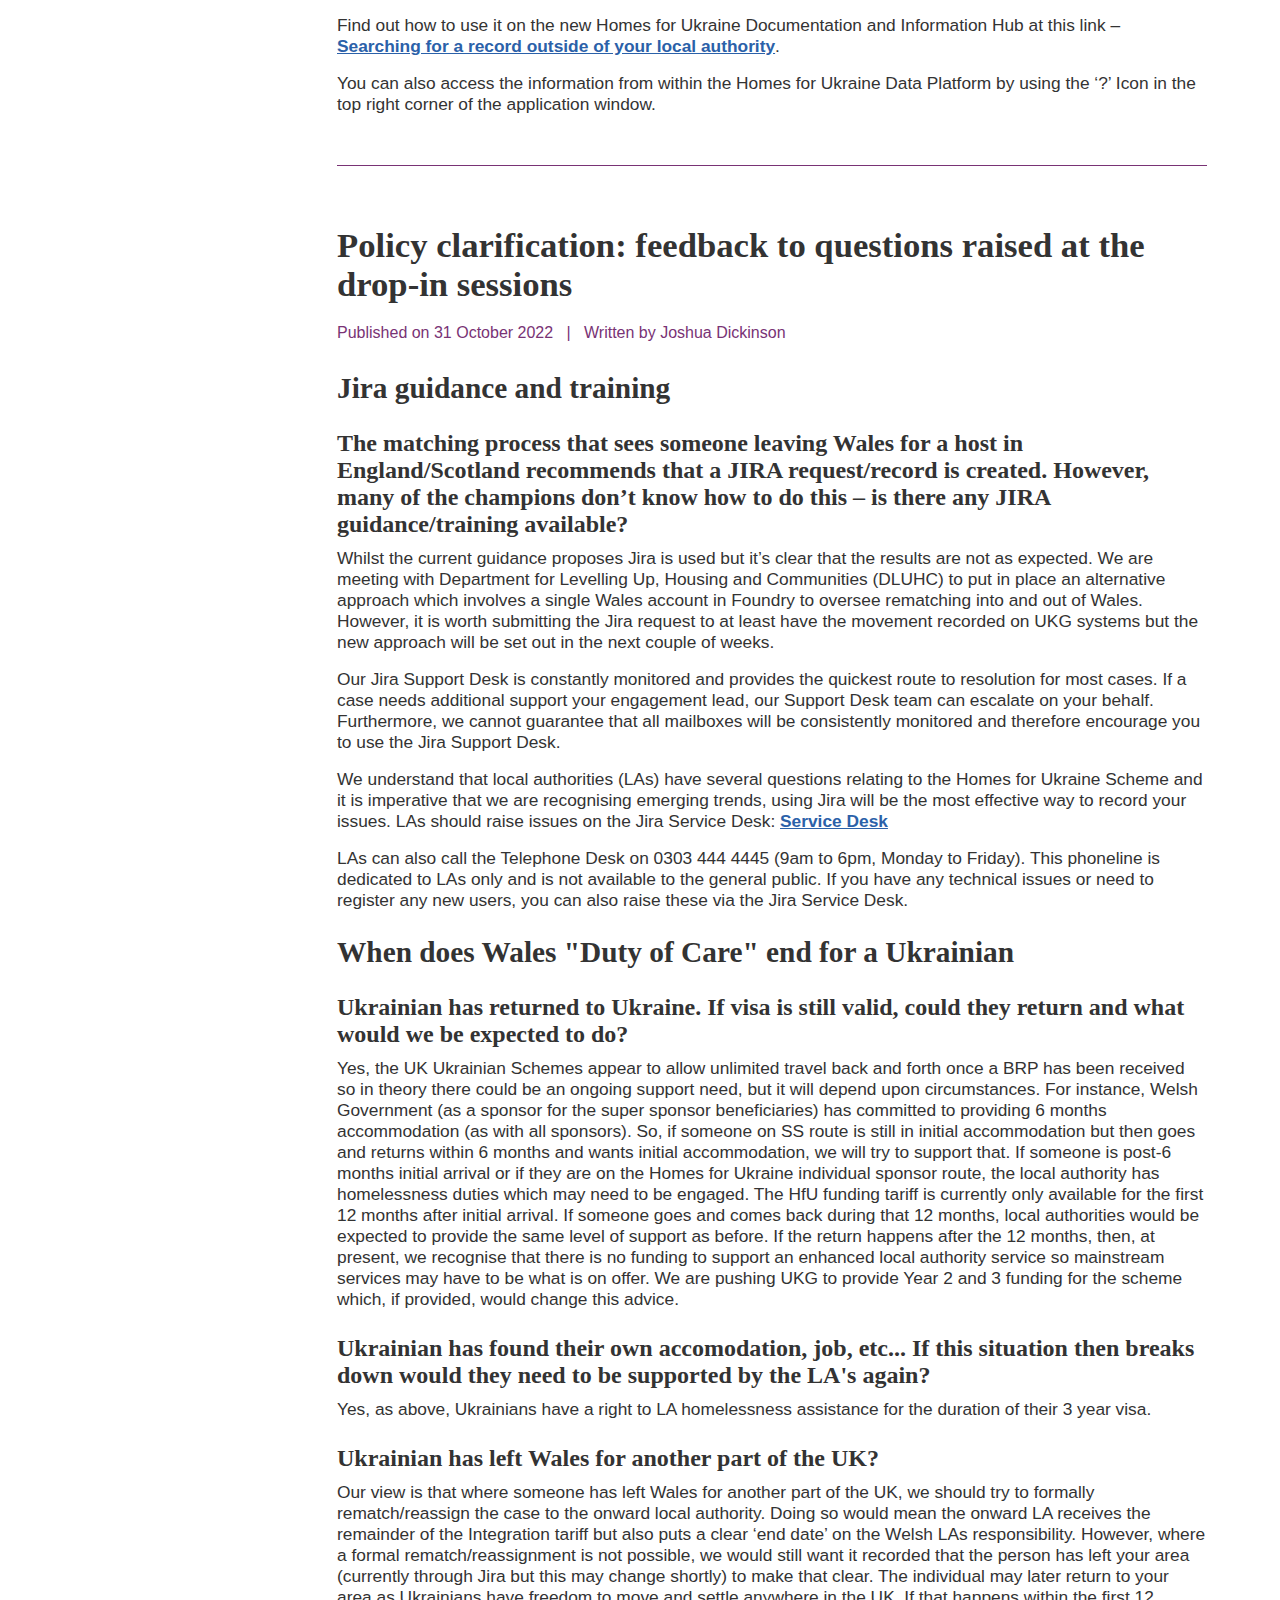
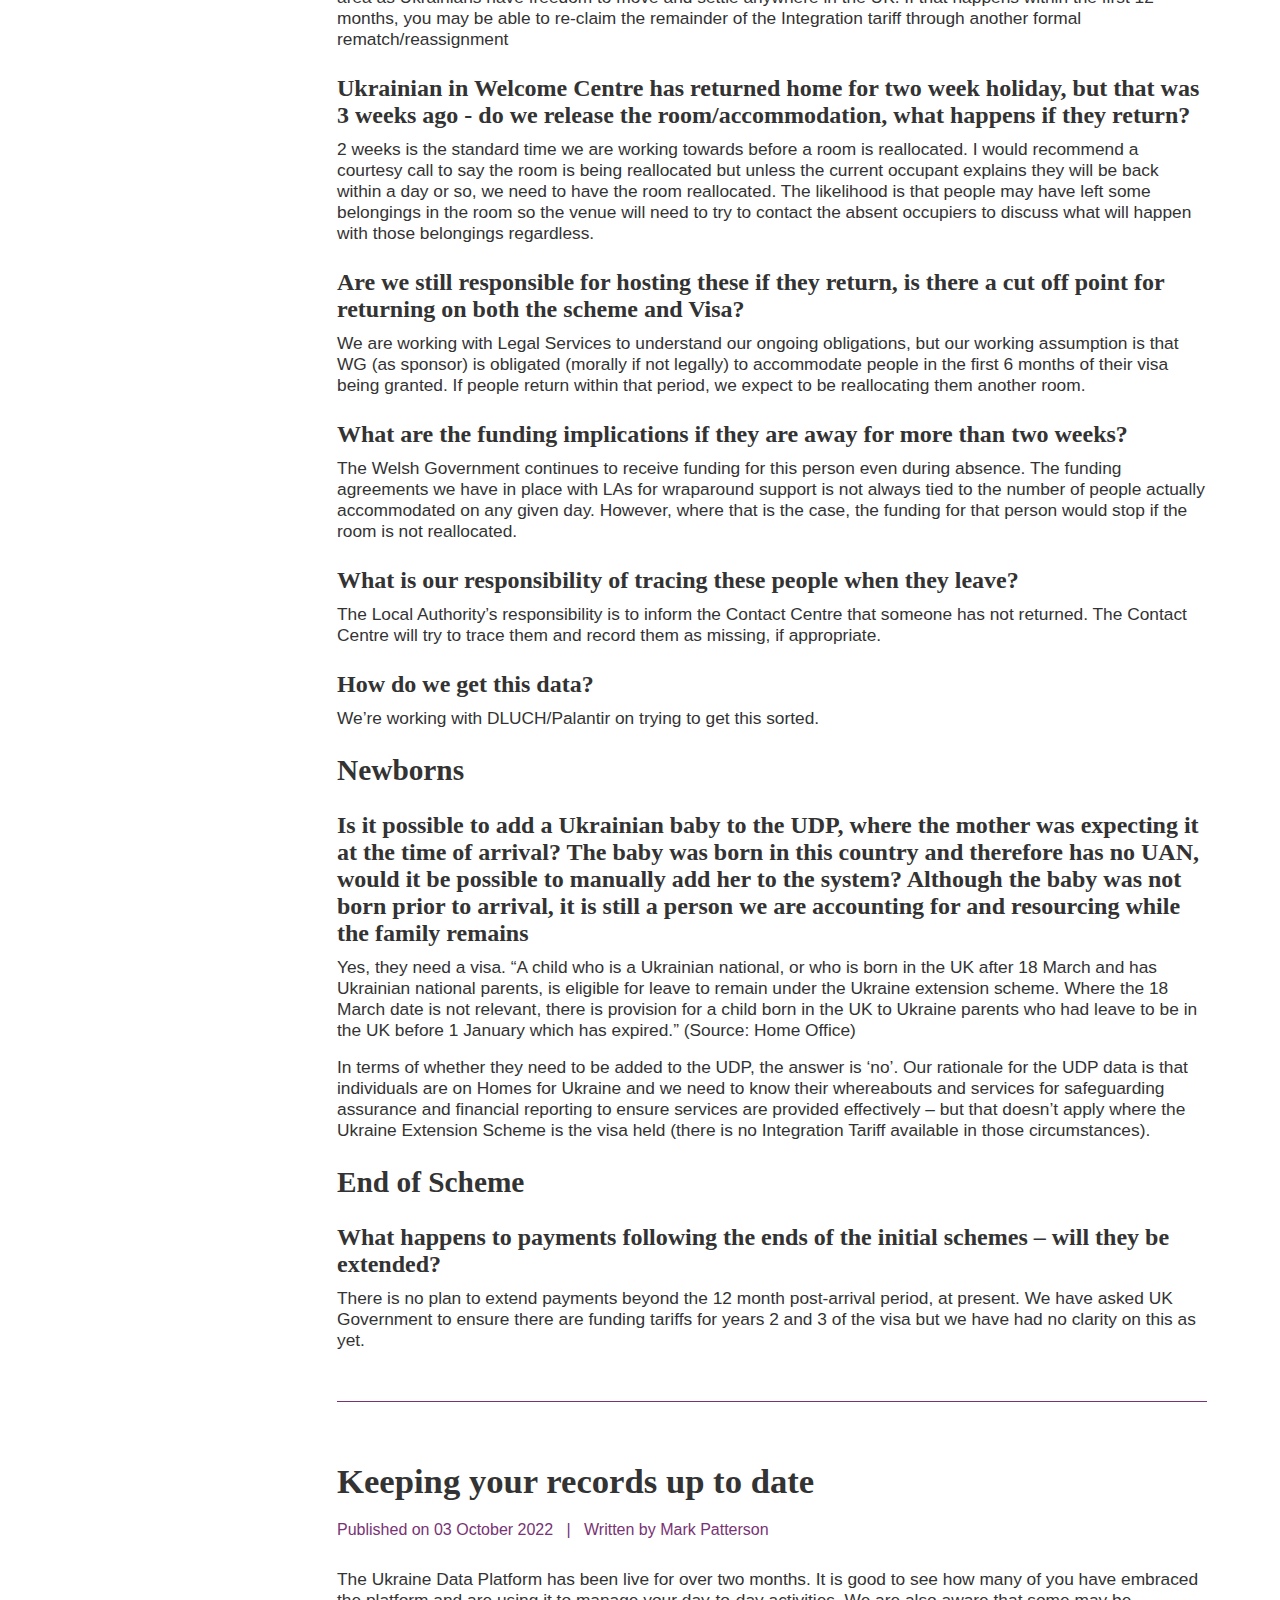
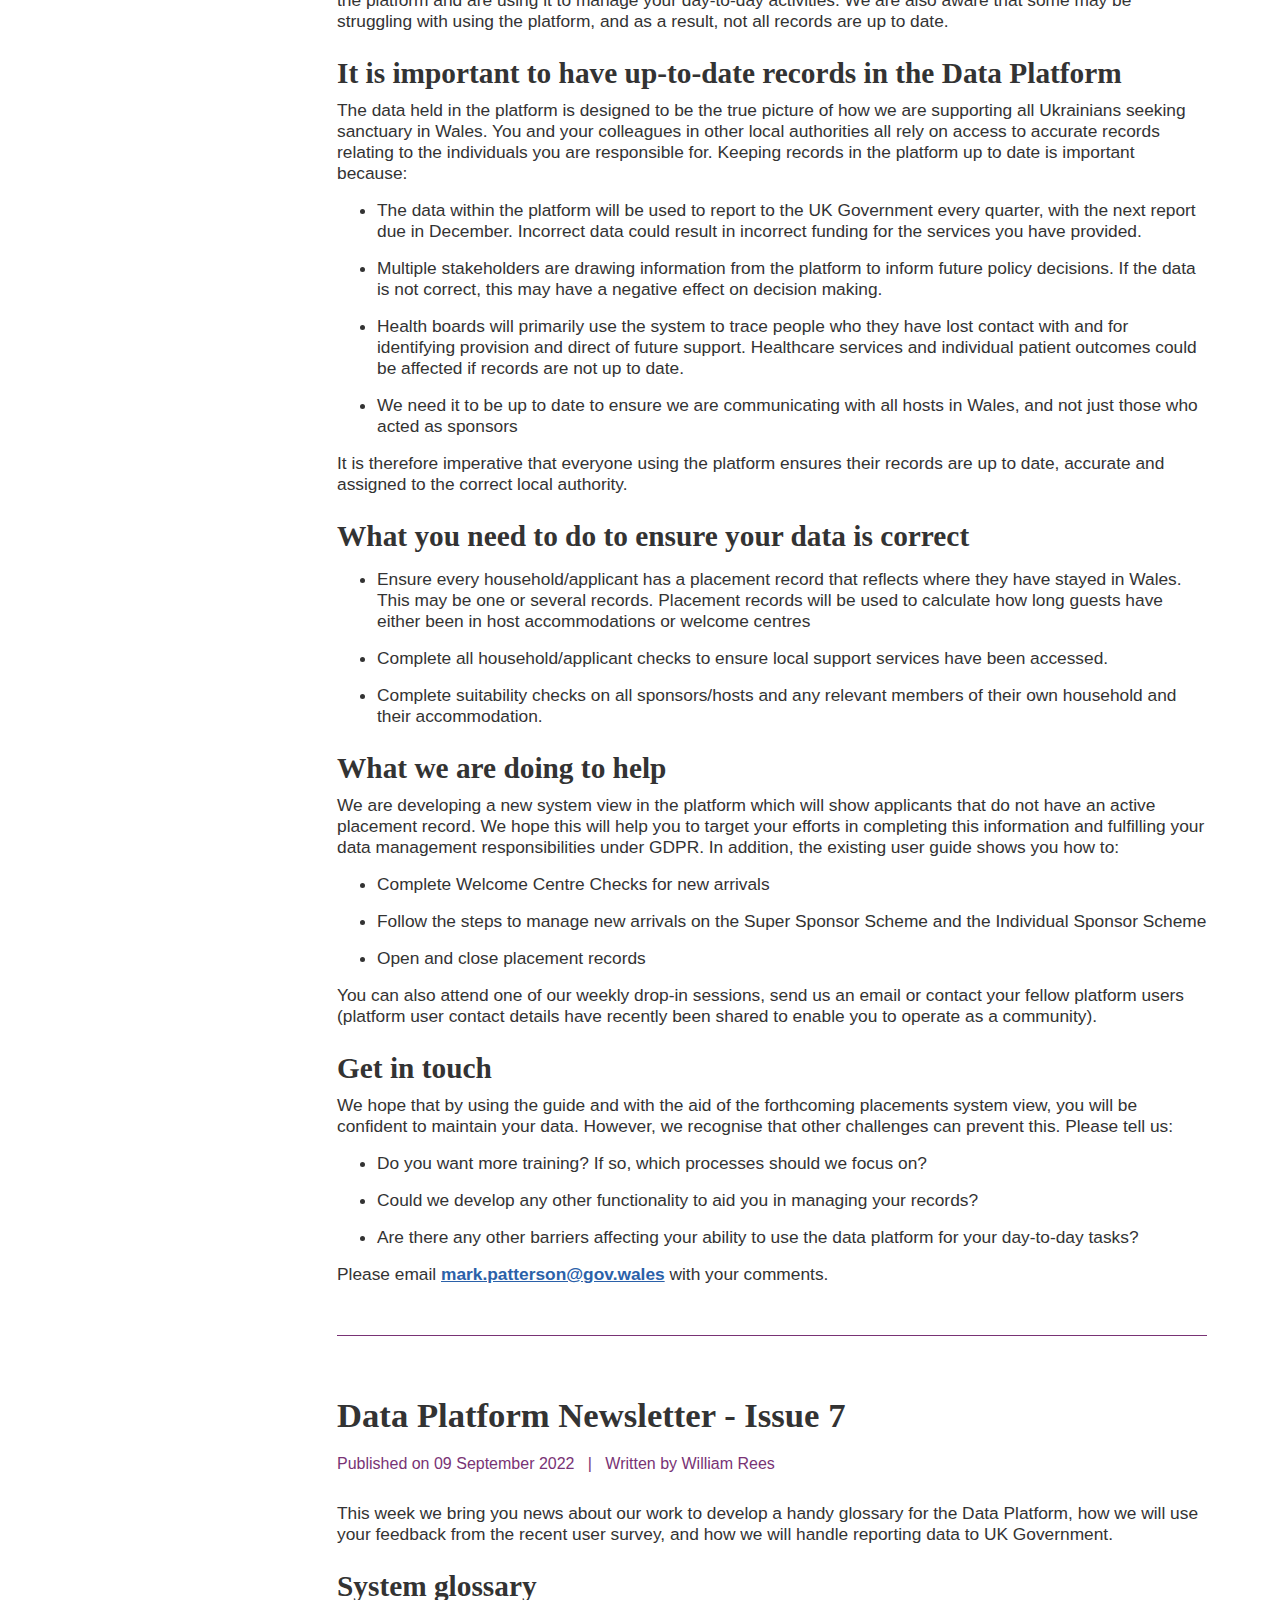
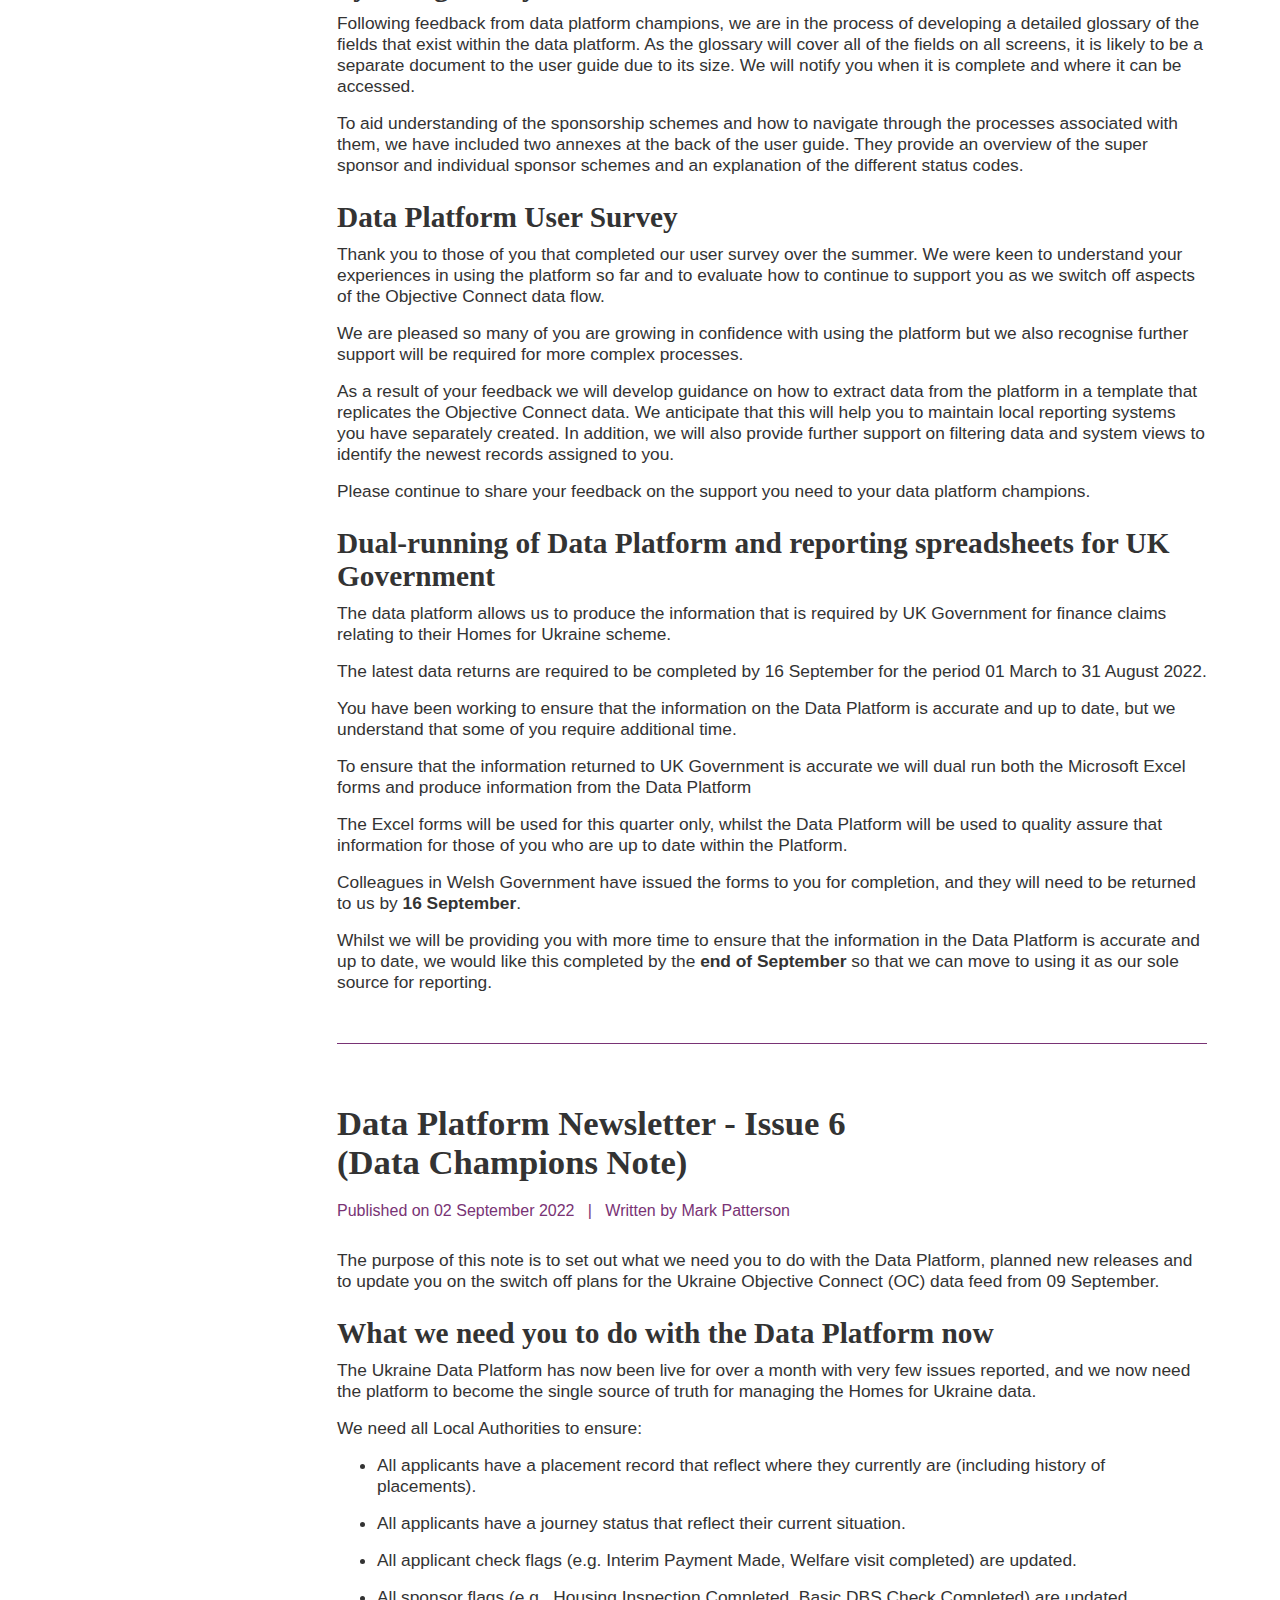
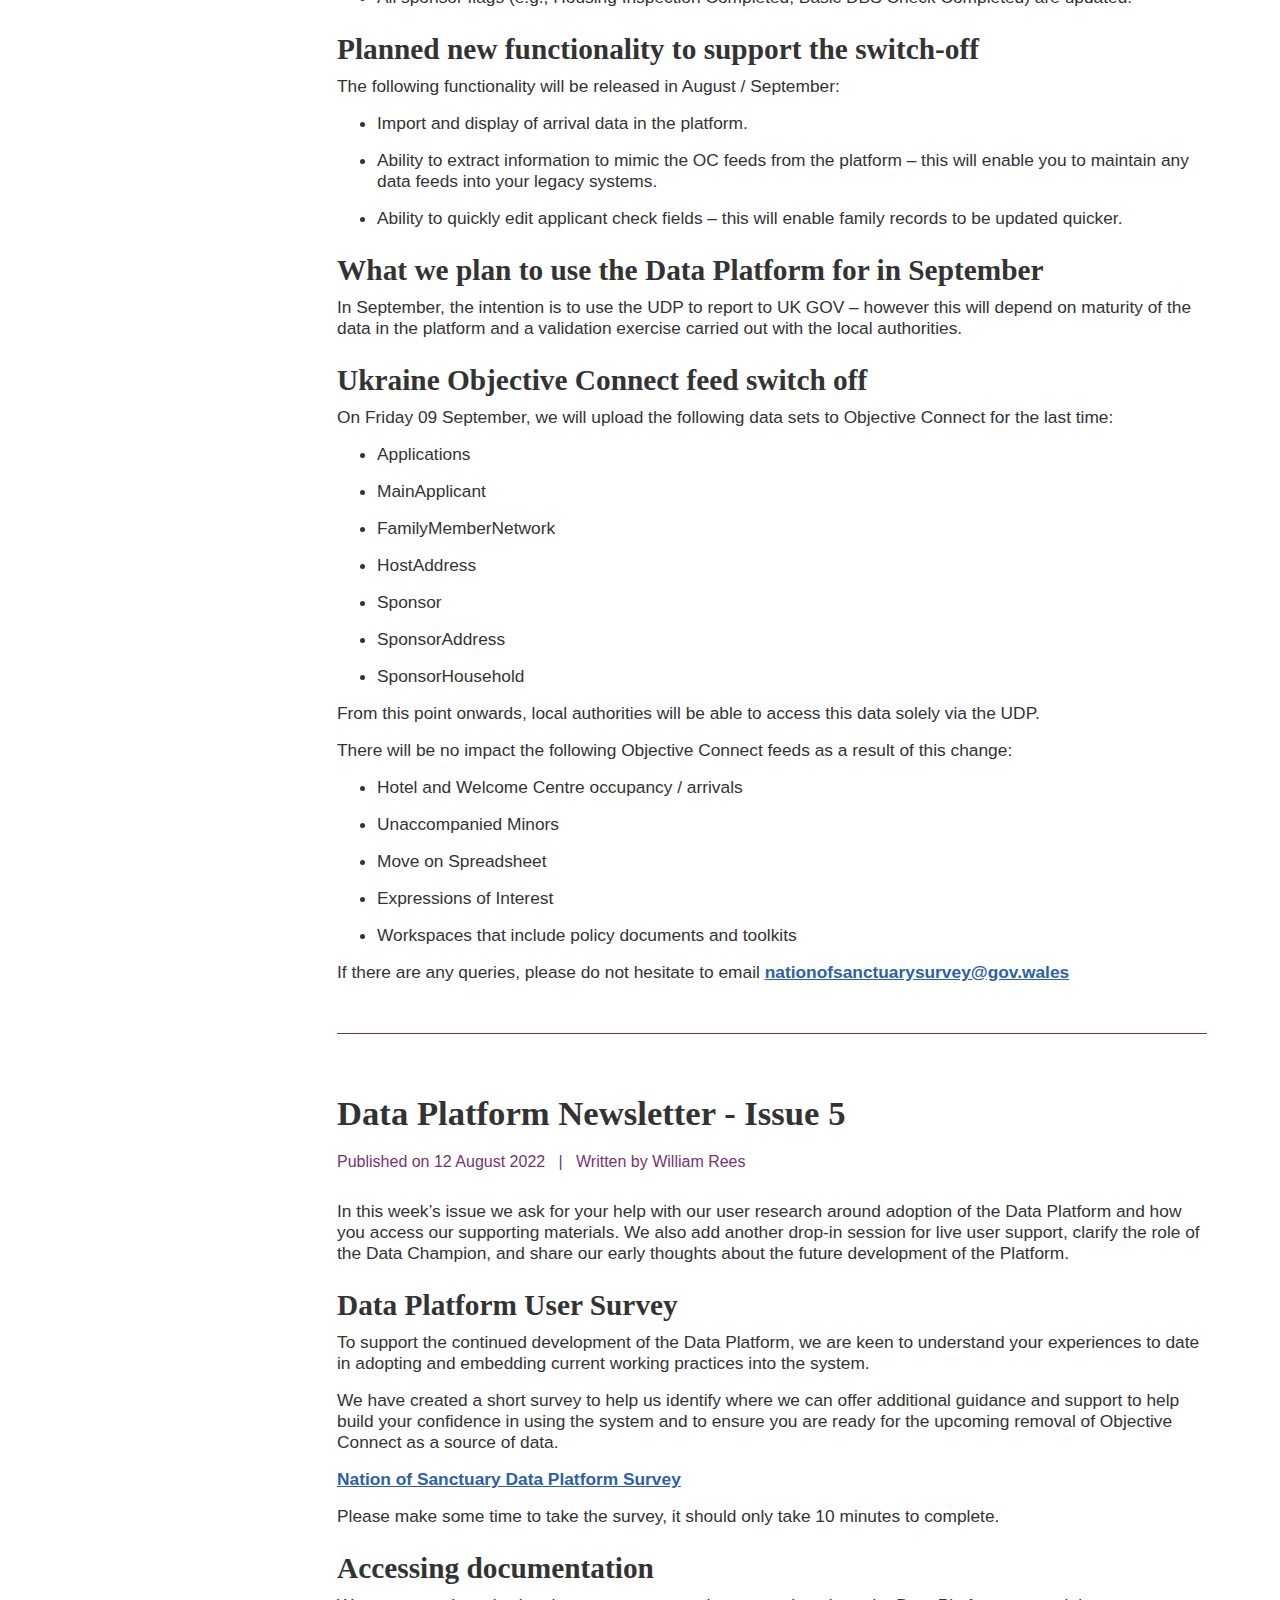
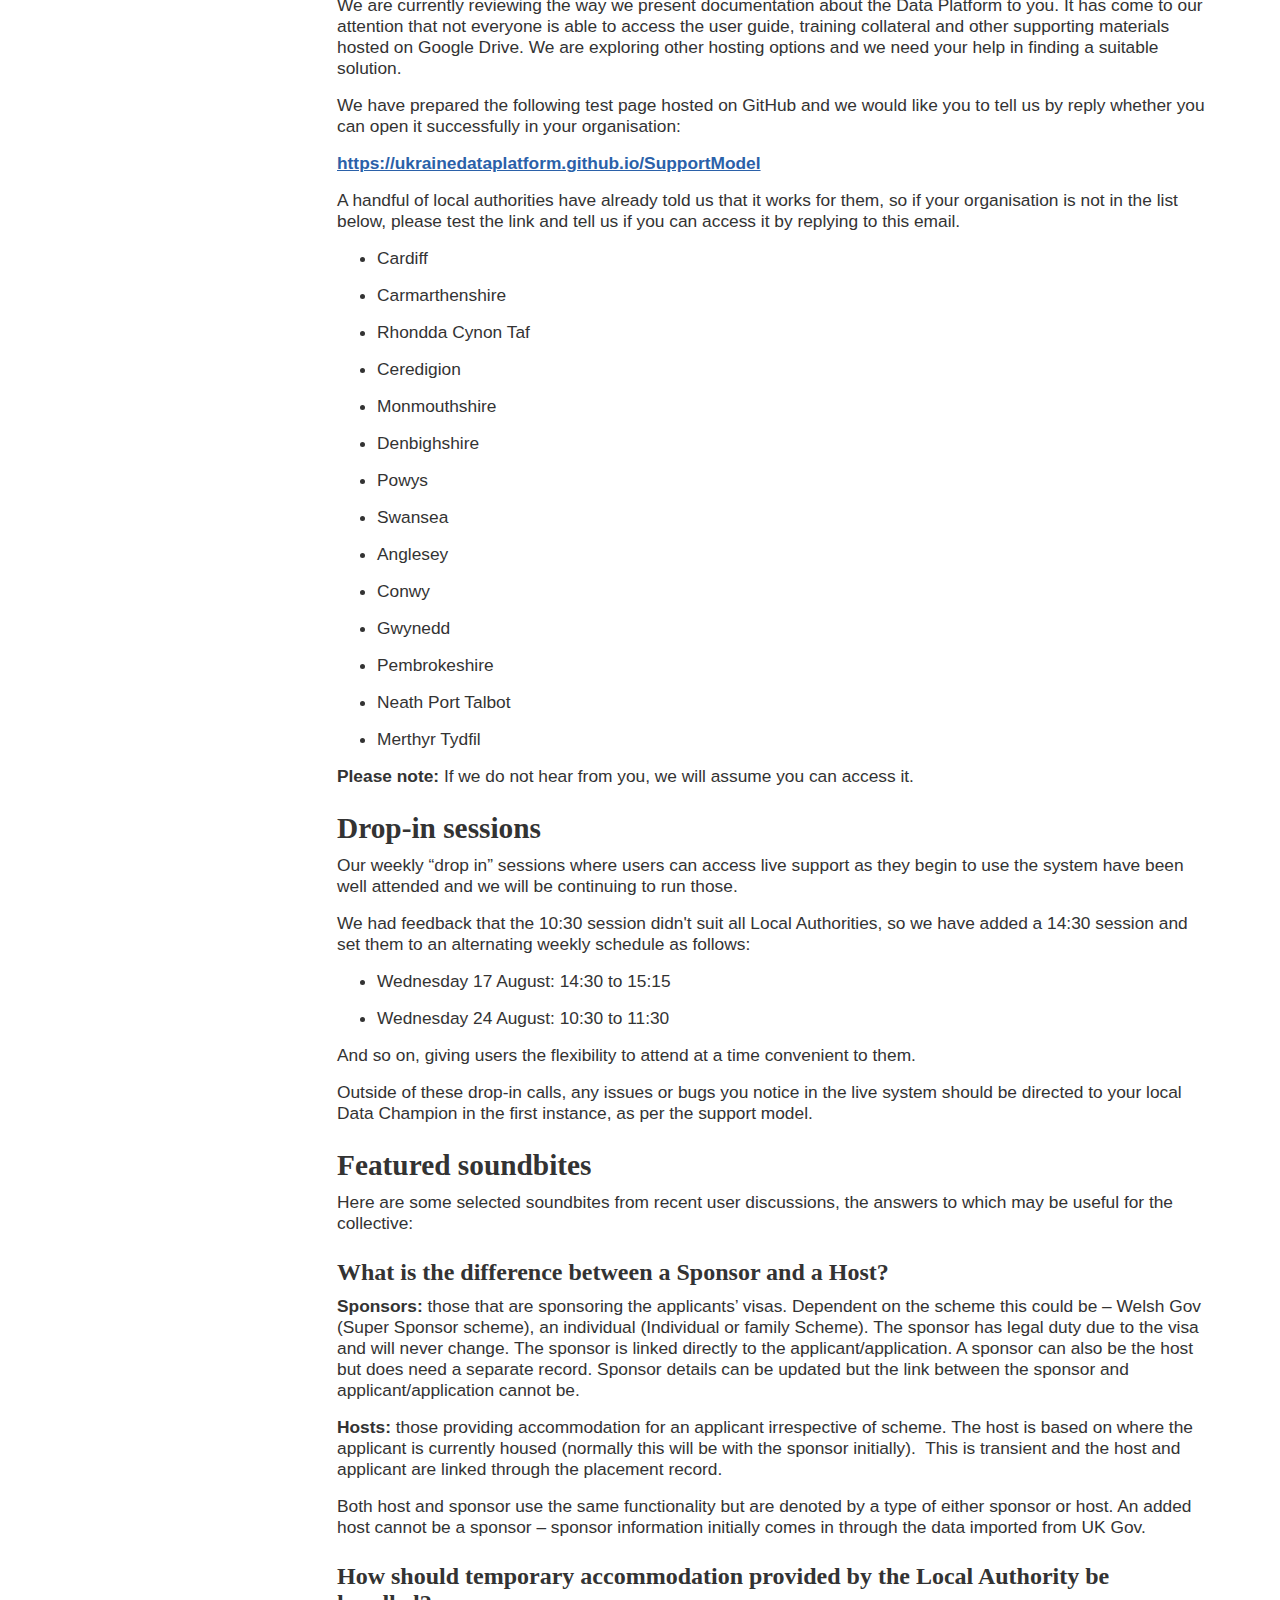
==== commit 6cc9a4e2: "updated home page for release note 5 and fixed typo dates" ====
--- a/latest-news.html
+++ b/latest-news.html
@@ -73,8 +73,8 @@
             All news articles need a <p> underneath the <h2> as follows:
             <p class="published-author">Published on [PUBLICATION DATE] &nbsp | &nbsp Written by [AUTHOR'S NAME]</p> -->
             <article id="release-note-5" class ="y-target">
-                <h2>Release Note – 03 Aprill 2023</h2>
-                <p class="published-author">Published on 06 Aprill 2023 &nbsp | &nbsp Written by Joshua Dickinson</p>
+                <h2>Release Note – 03 April 2023</h2>
+                <p class="published-author">Published on 06 April 2023 &nbsp | &nbsp Written by Joshua Dickinson</p>
                 <p>This release covers the following changes:</p>
                 <ul>
                     <li>Removal of function buttons on many of the screens (e.g., Deactivate, Delete, +New) to encourage the platform to be used as trained and documented.</li>
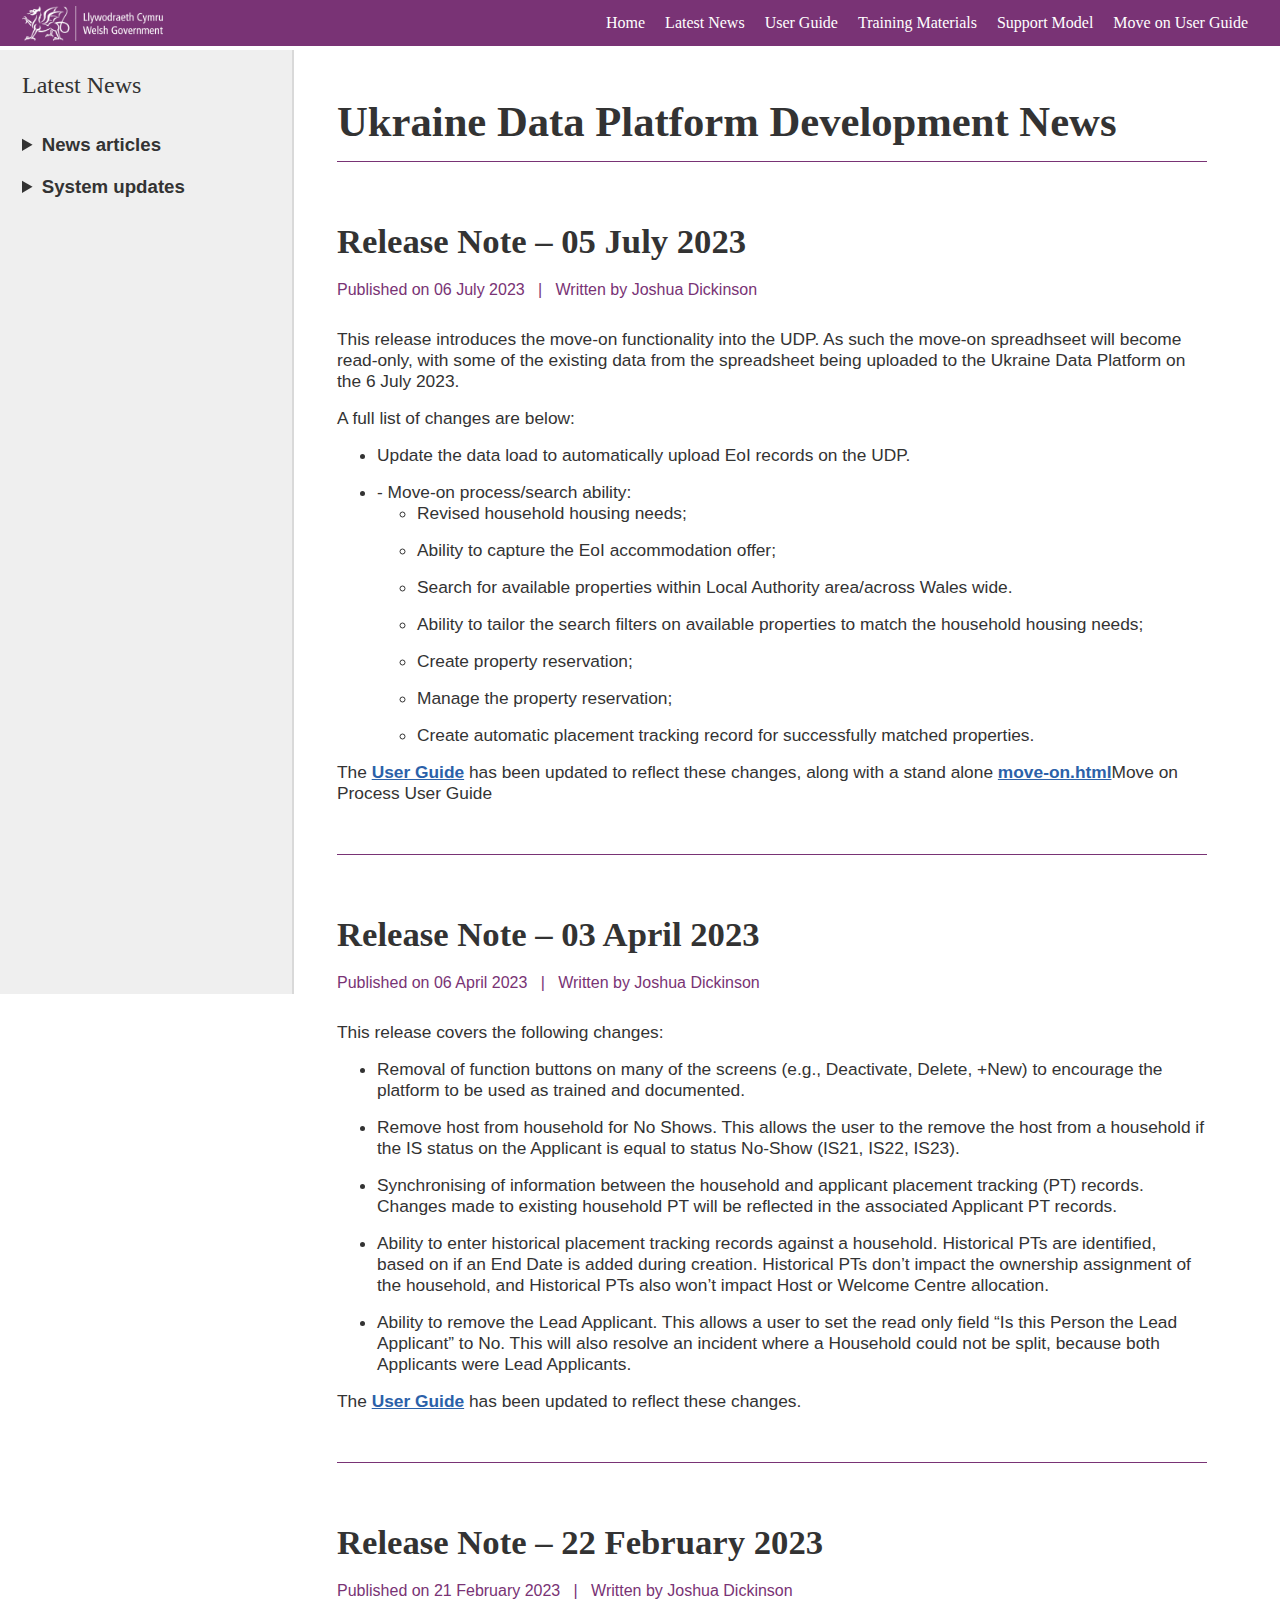
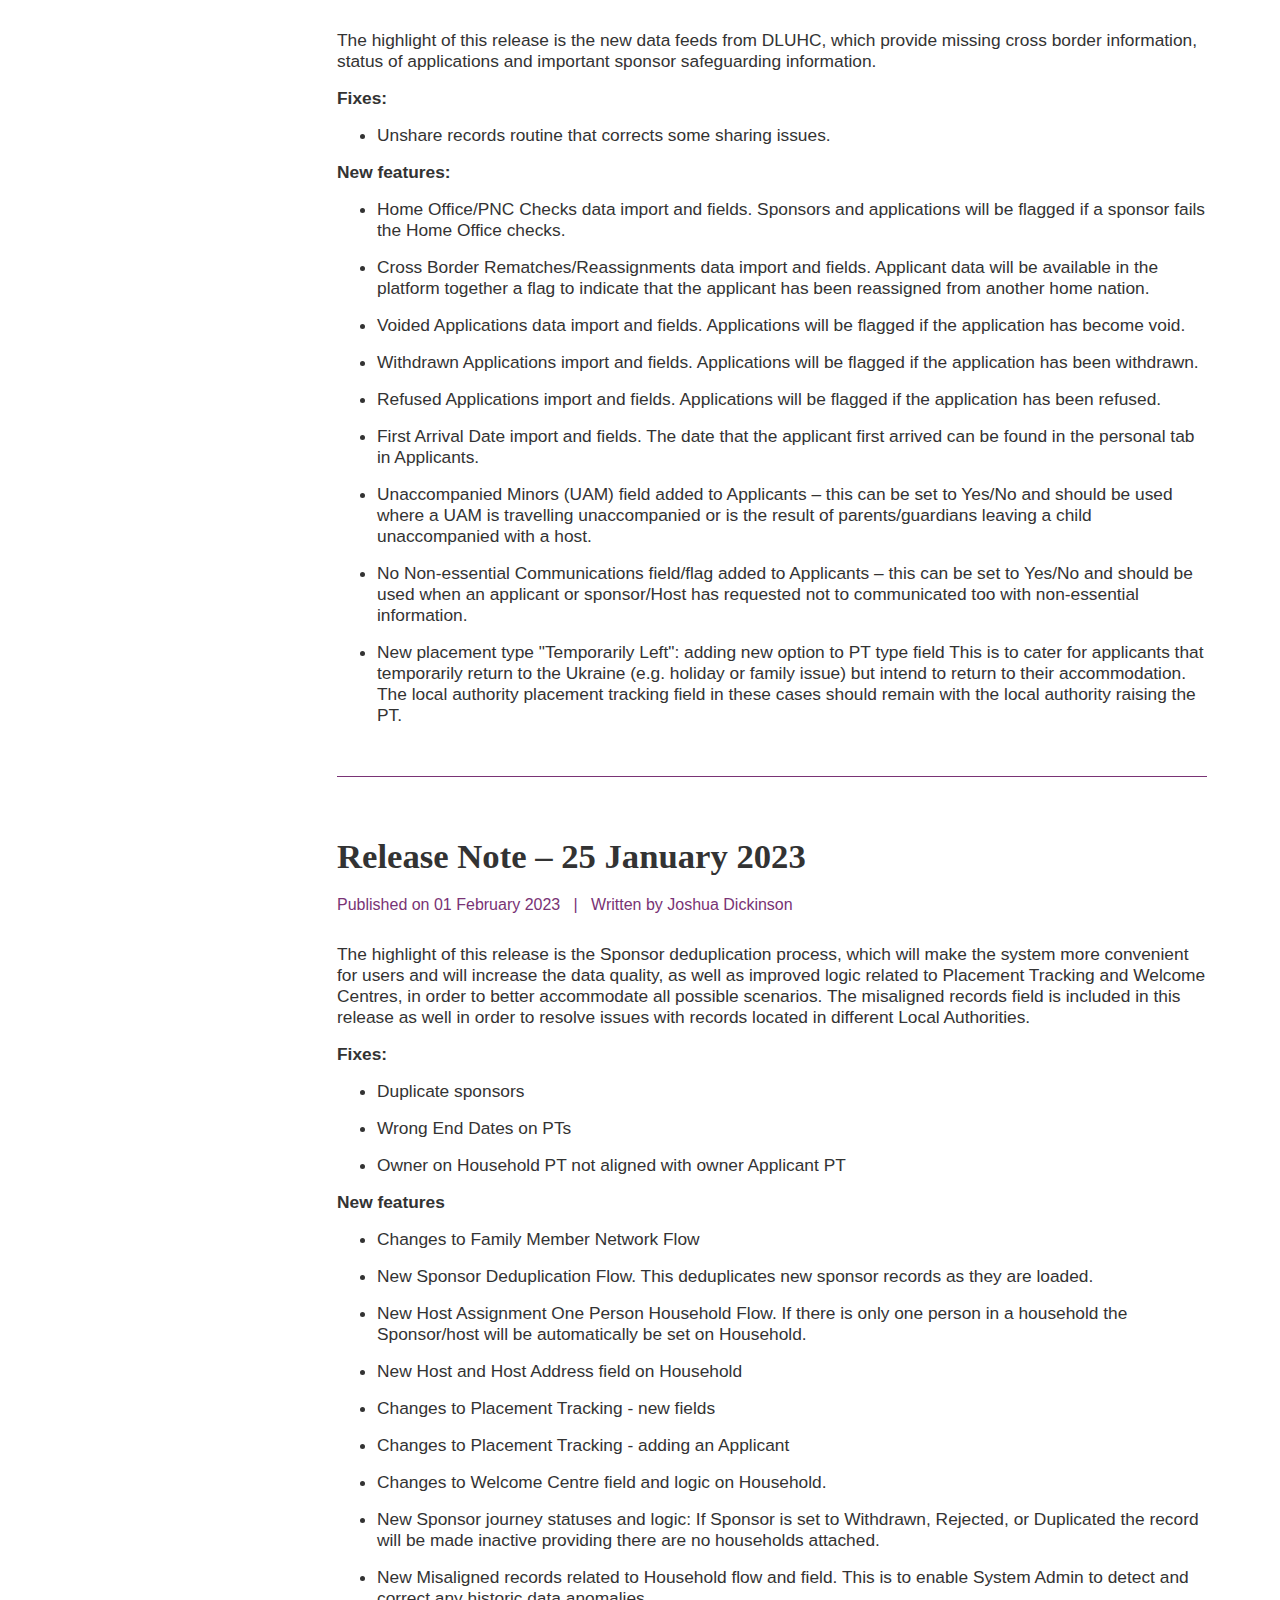
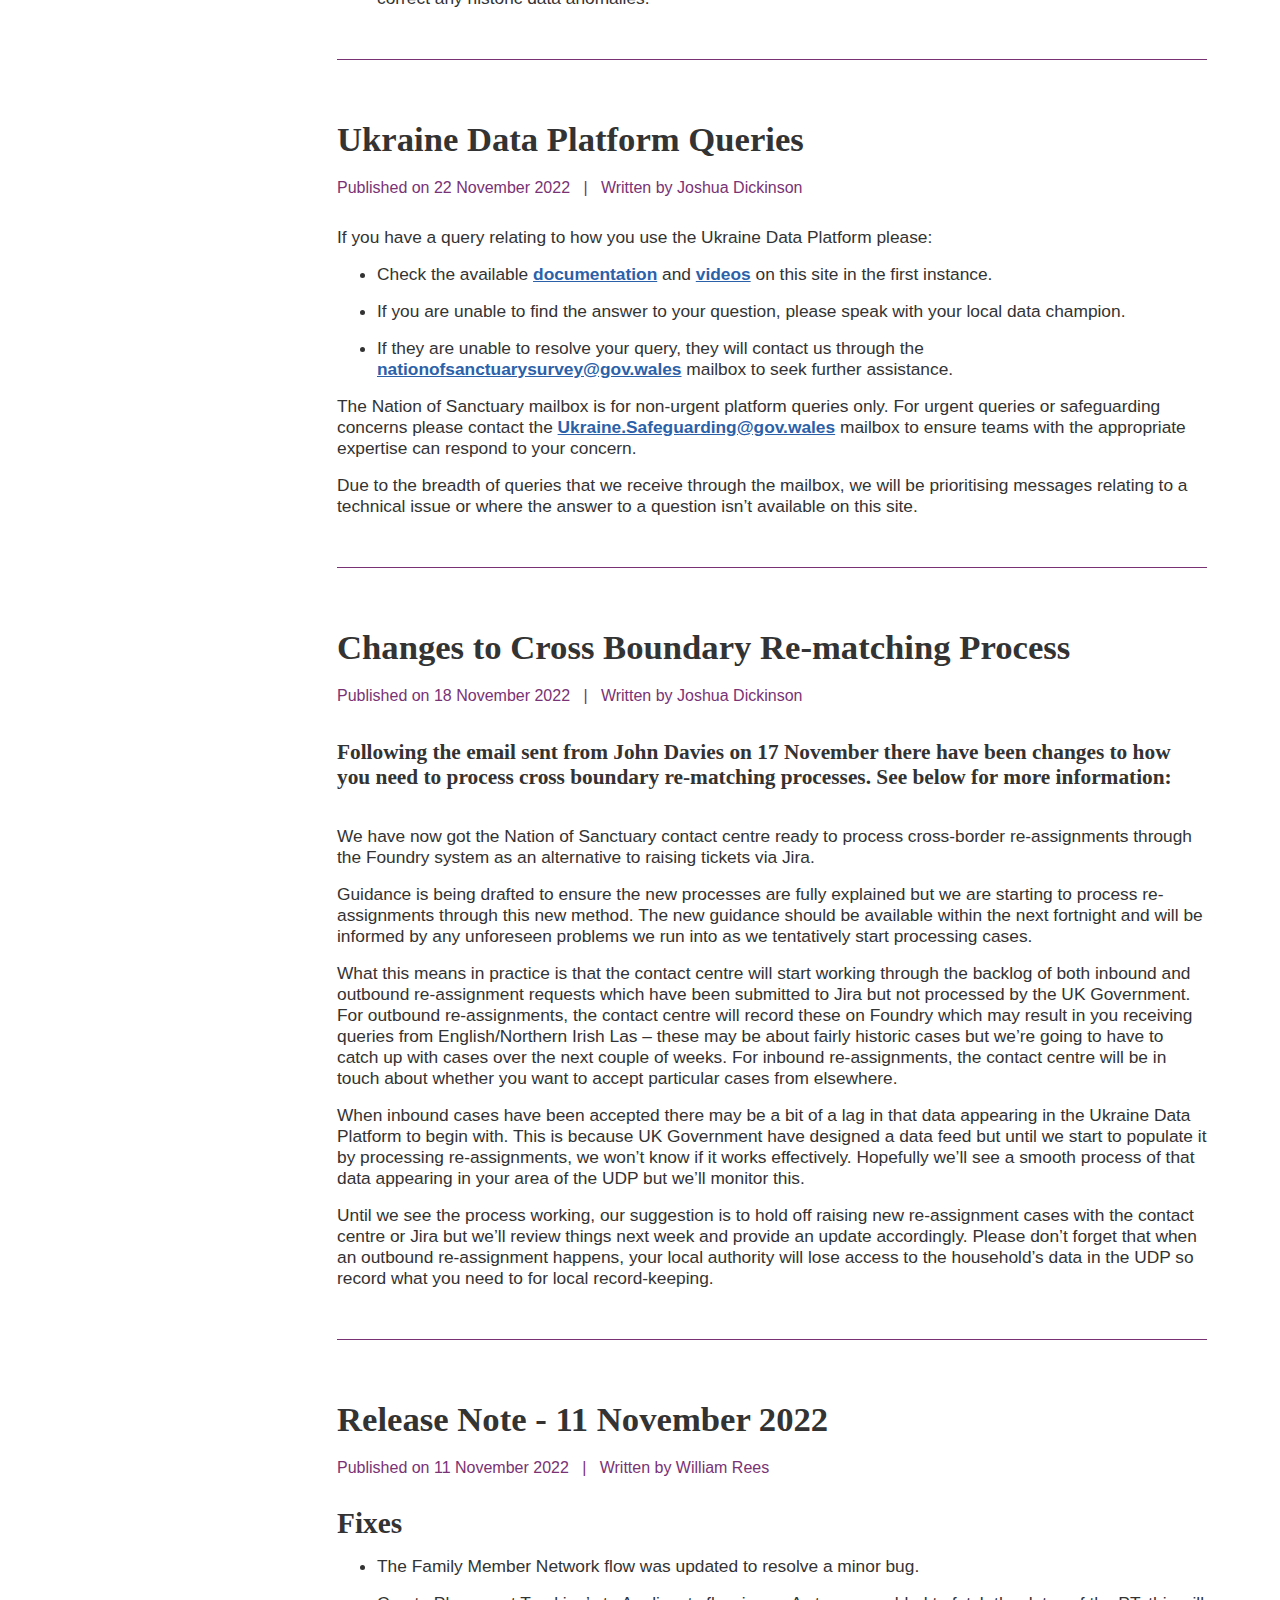
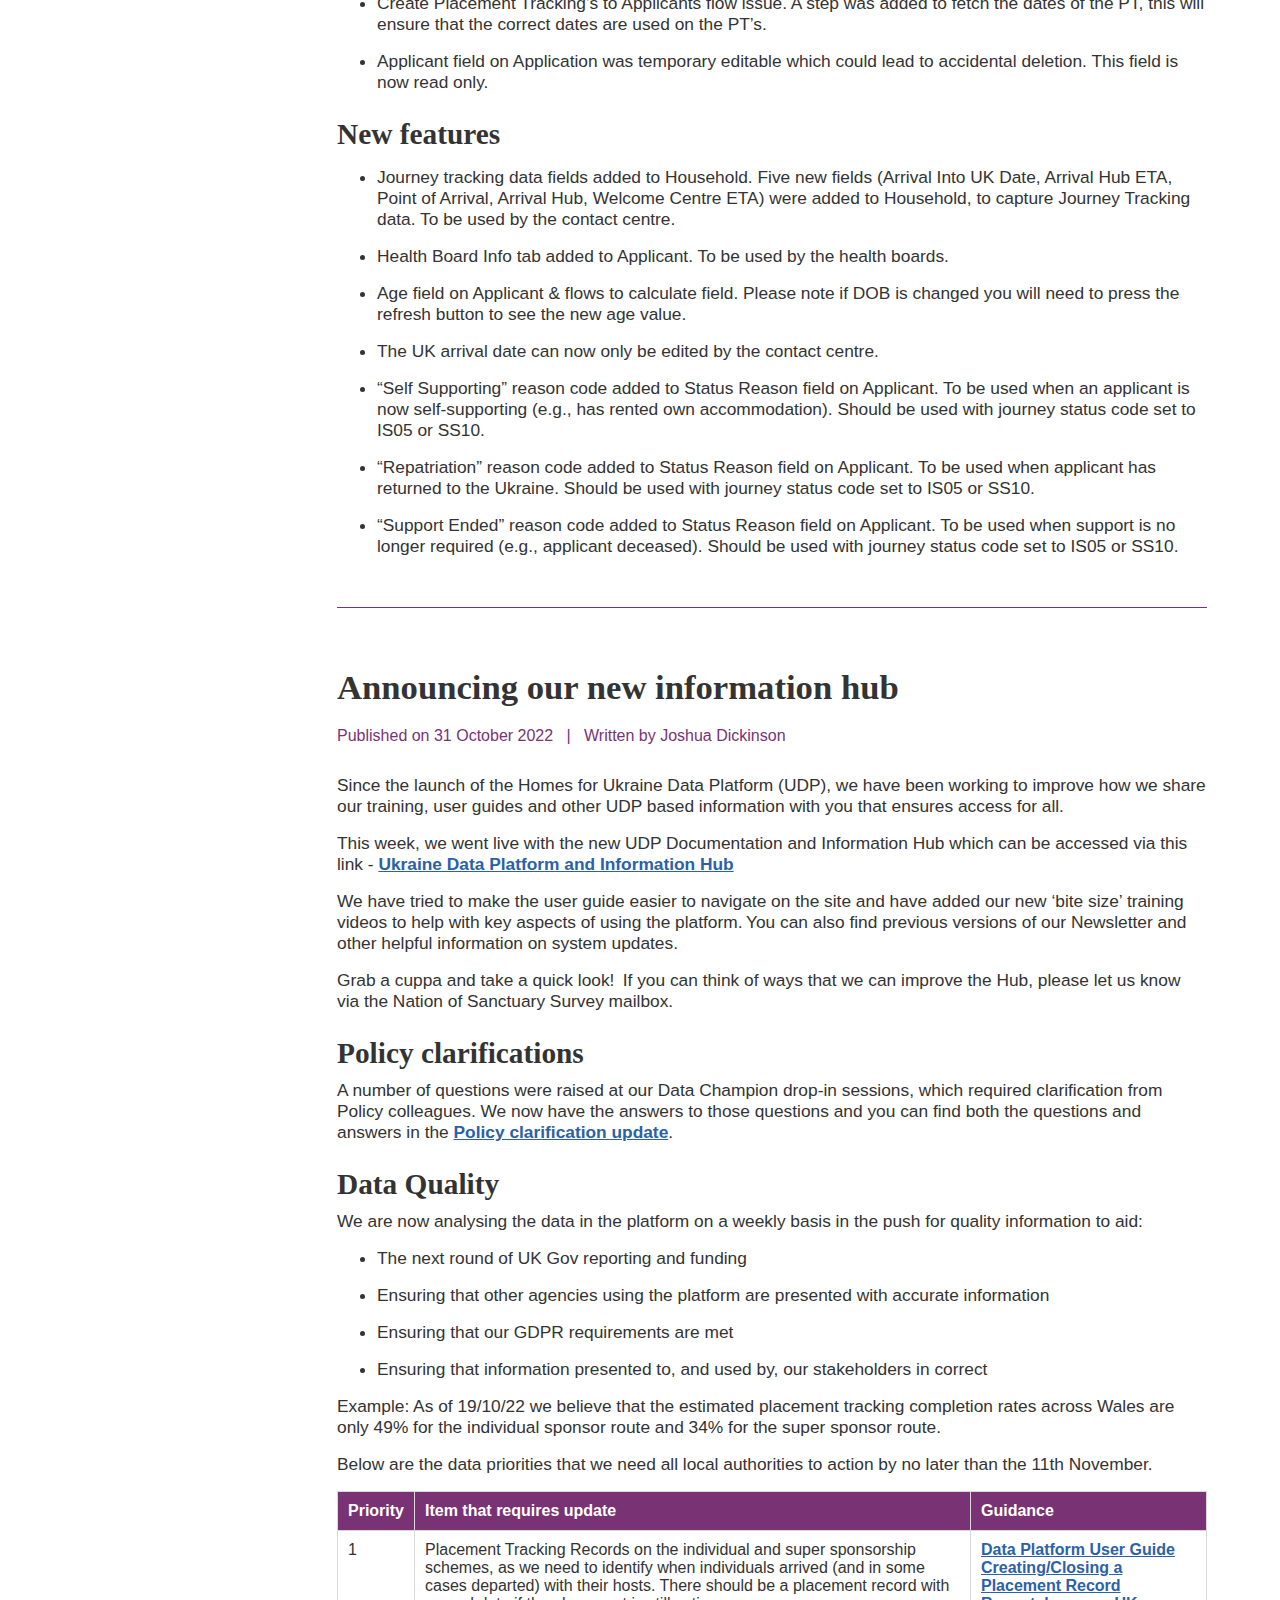
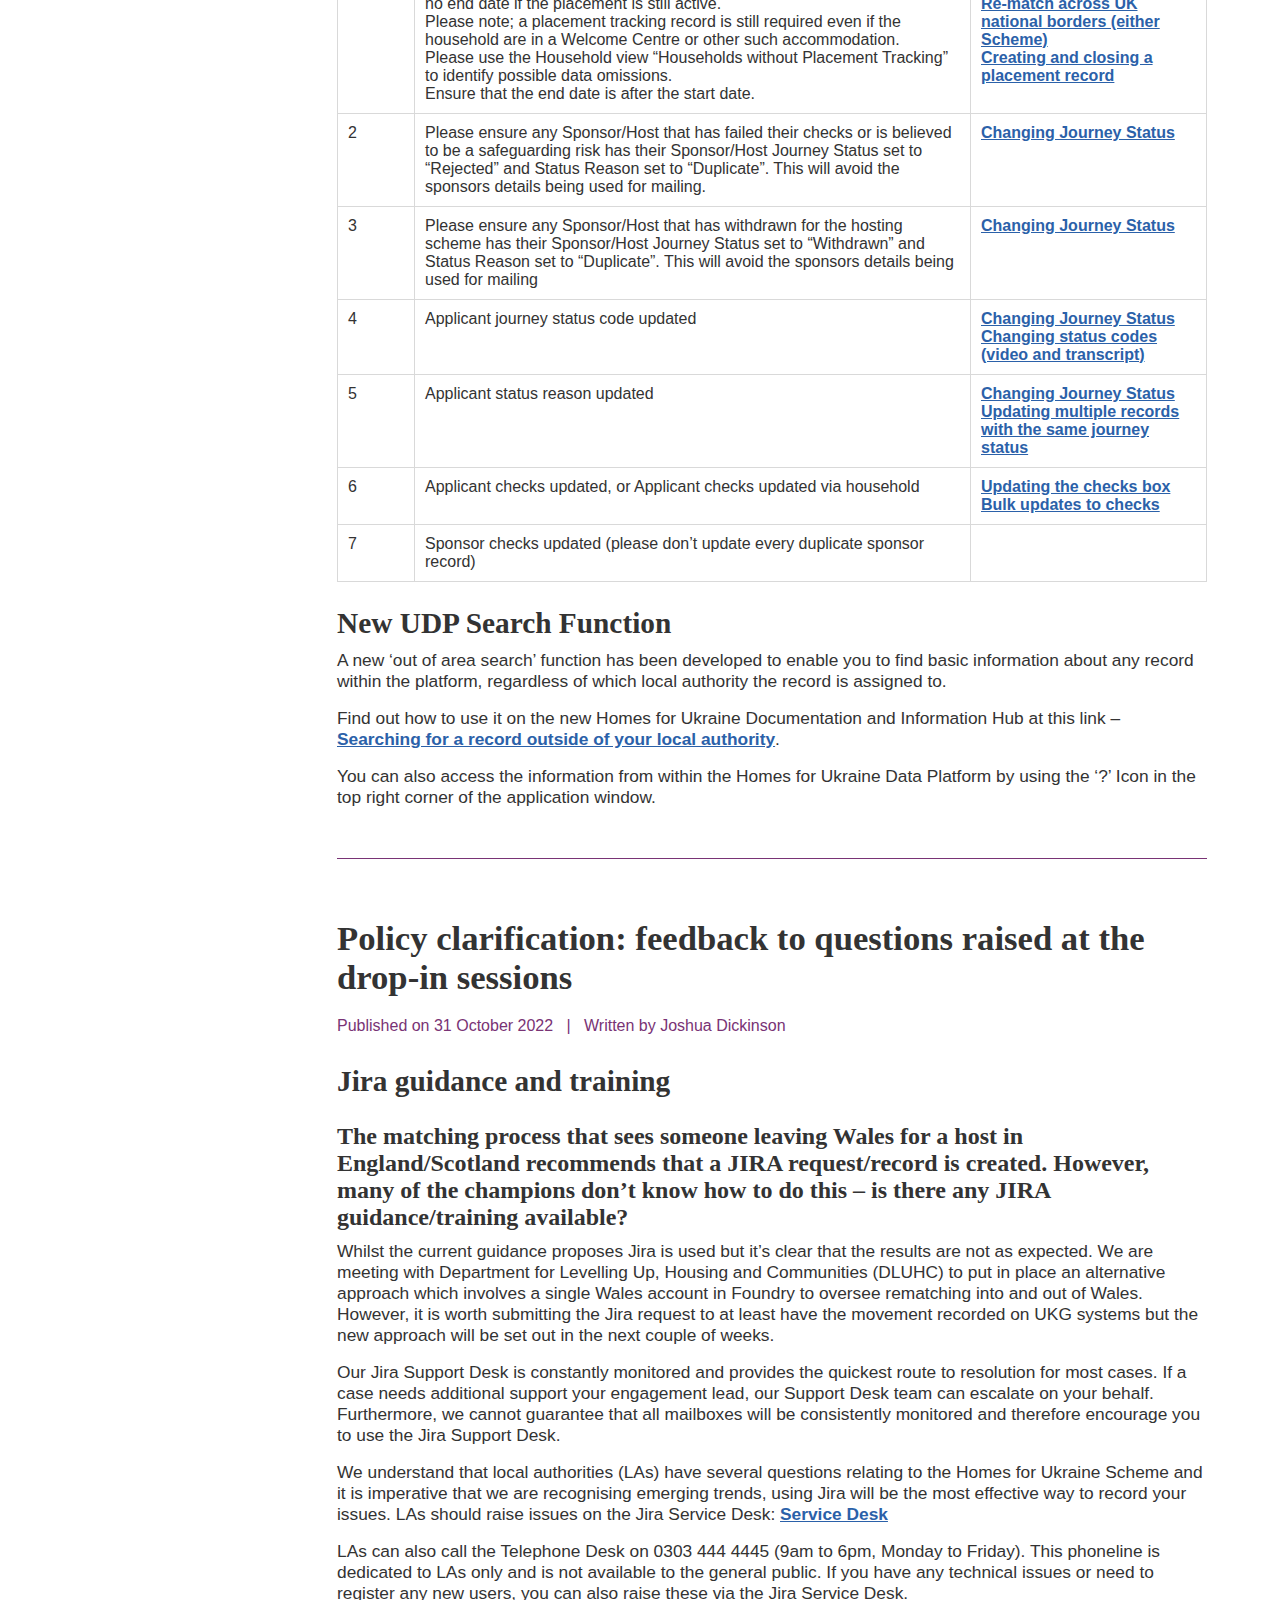
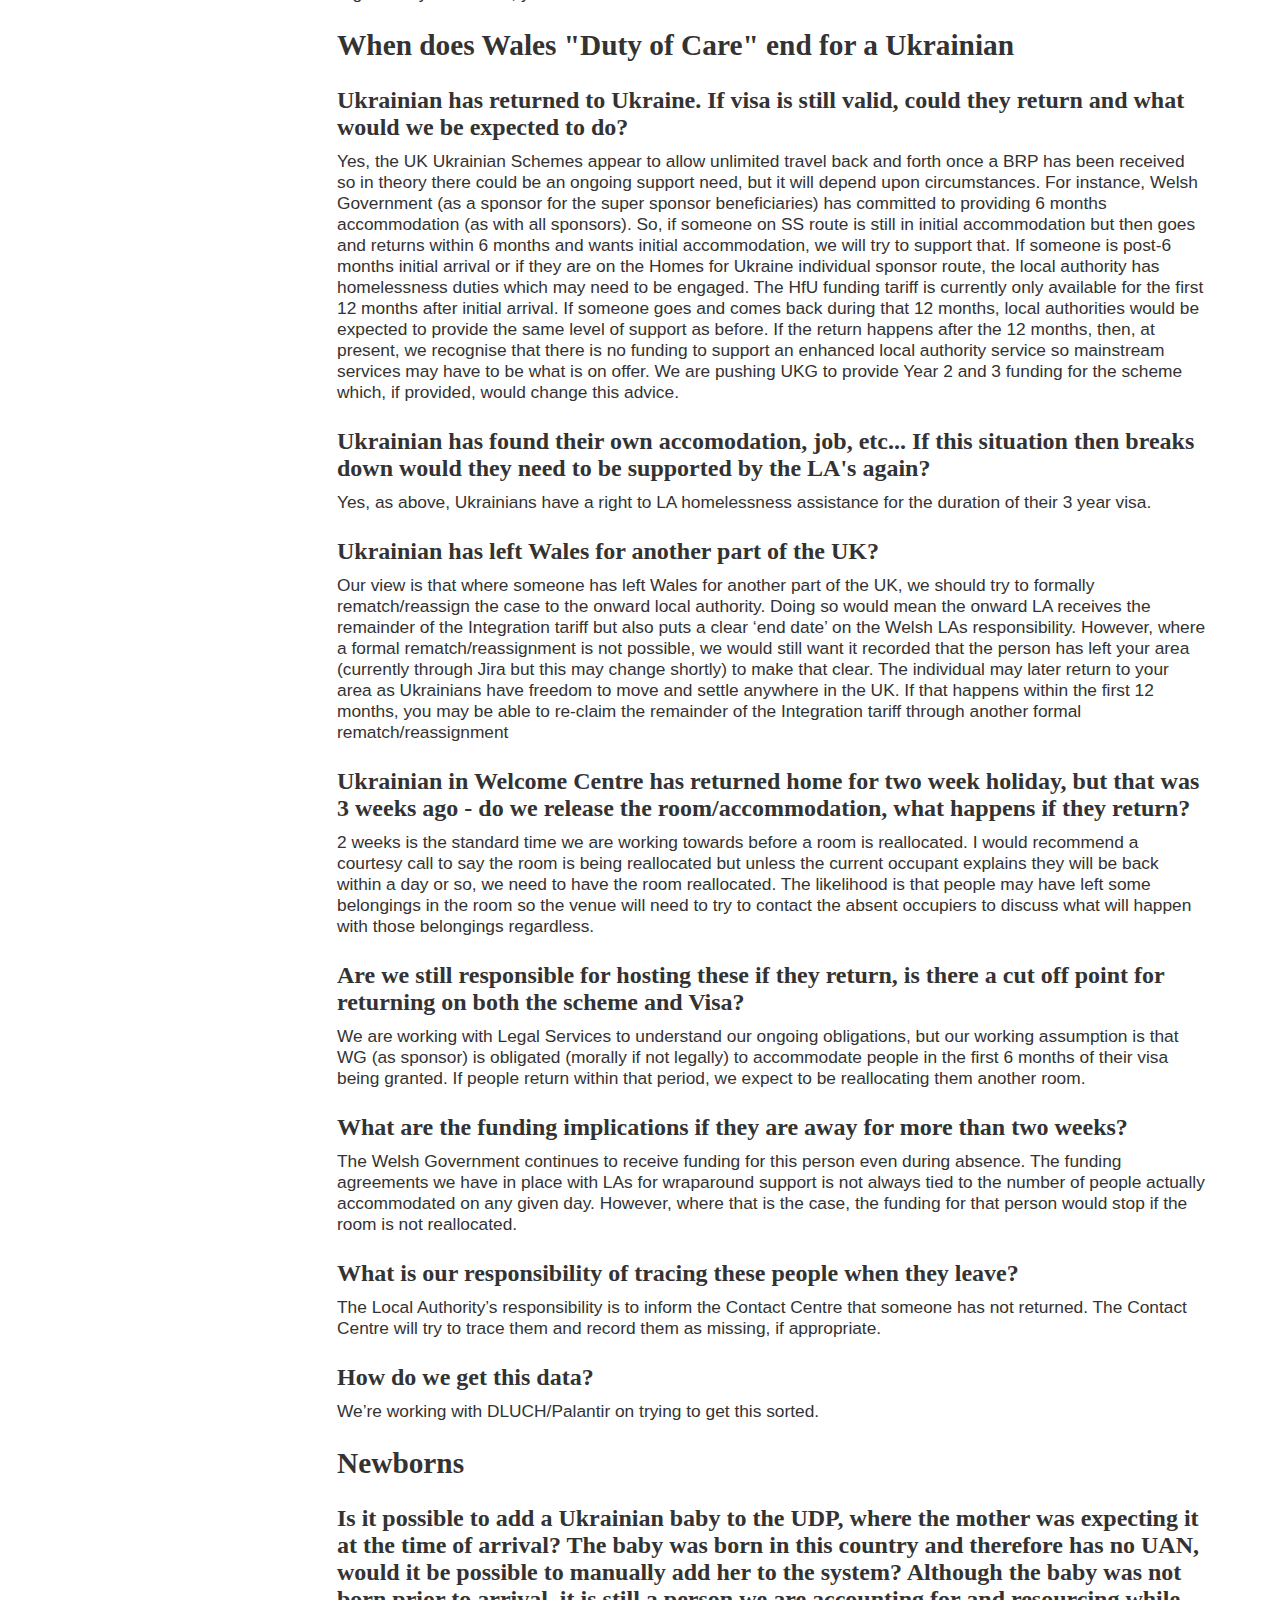
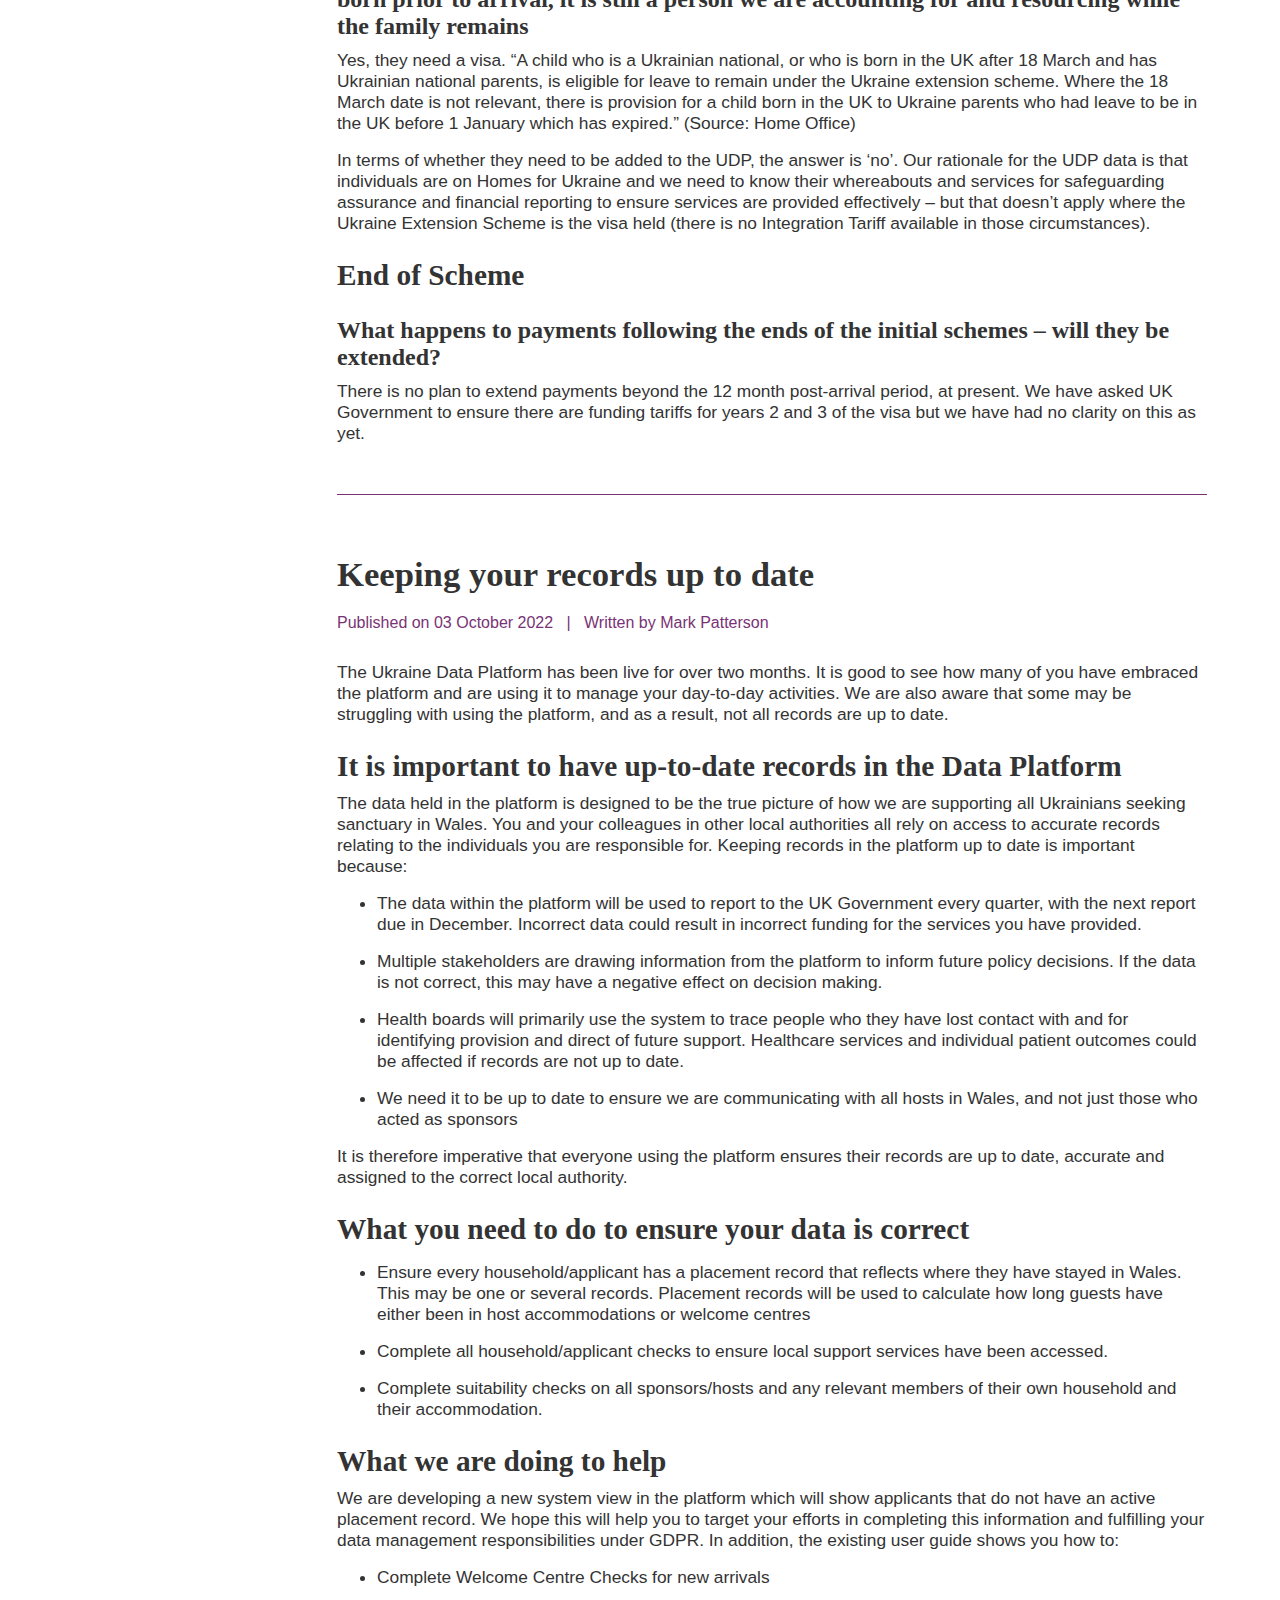
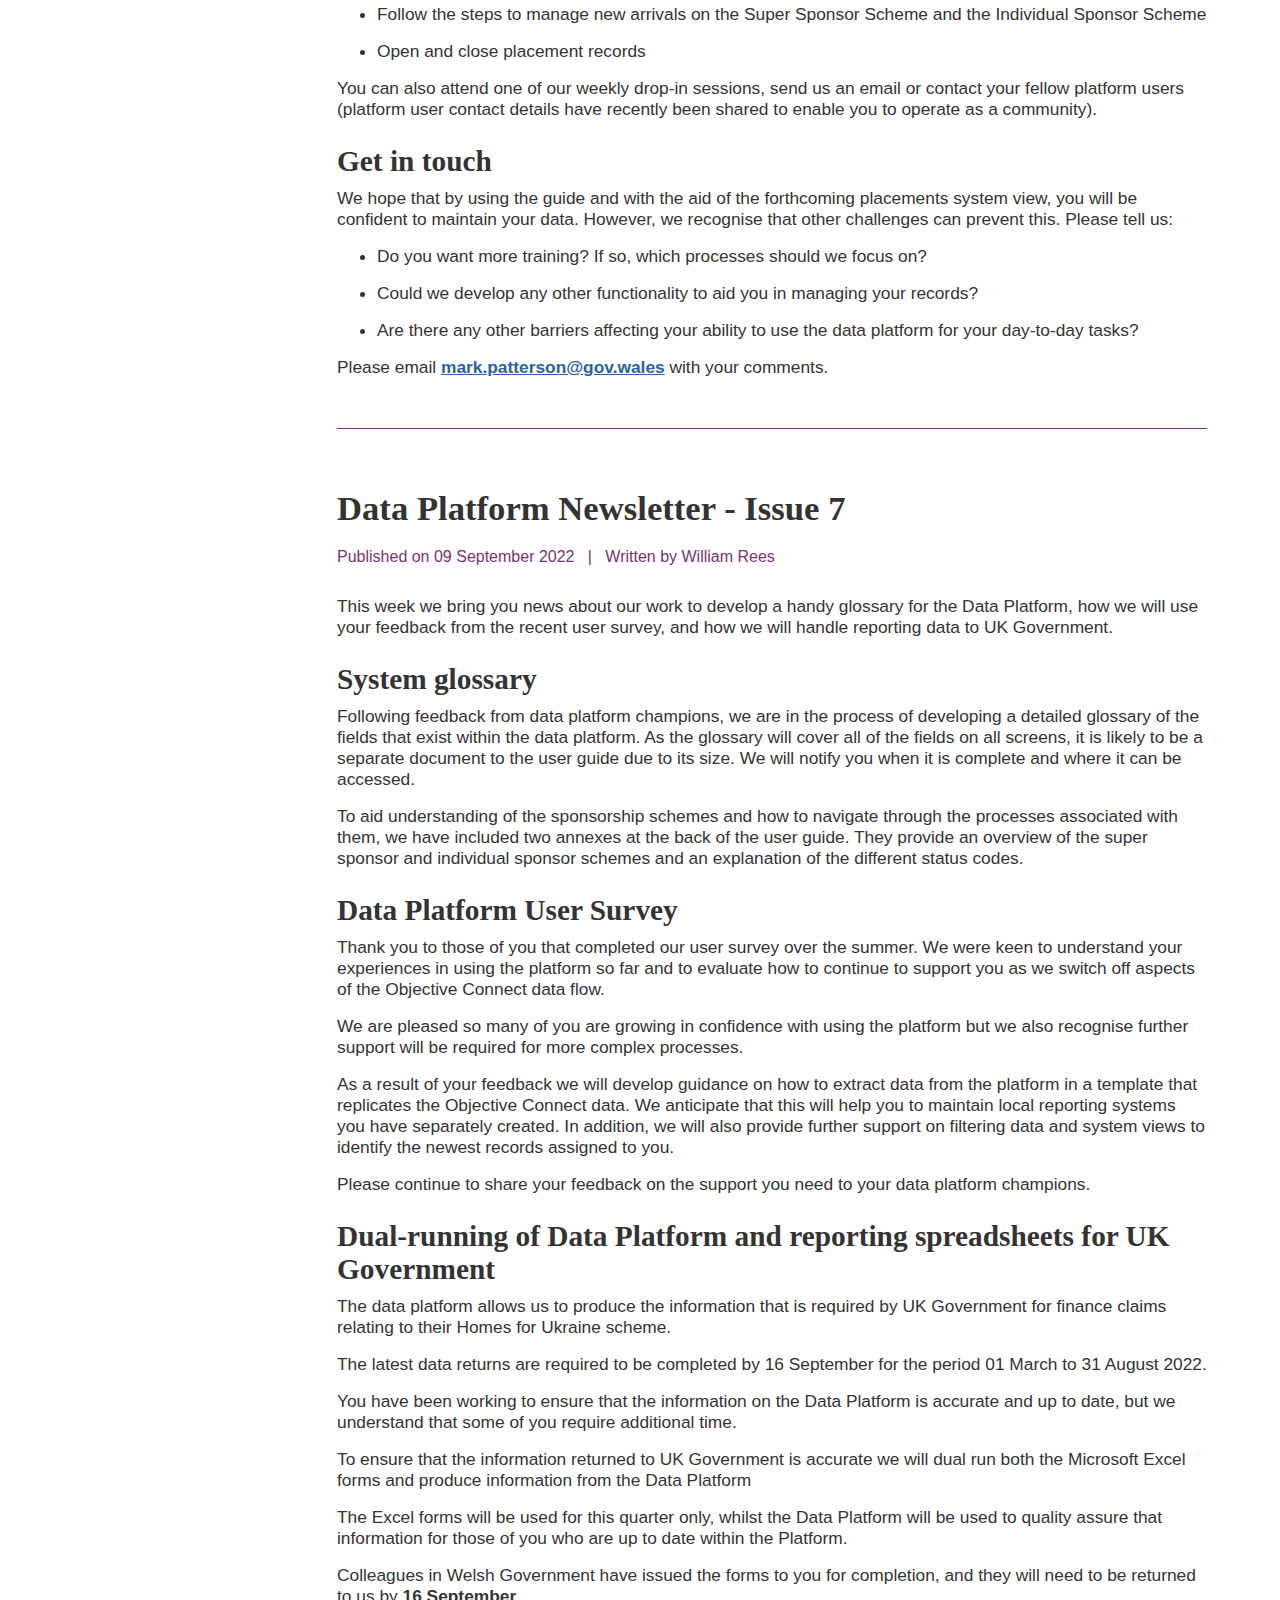
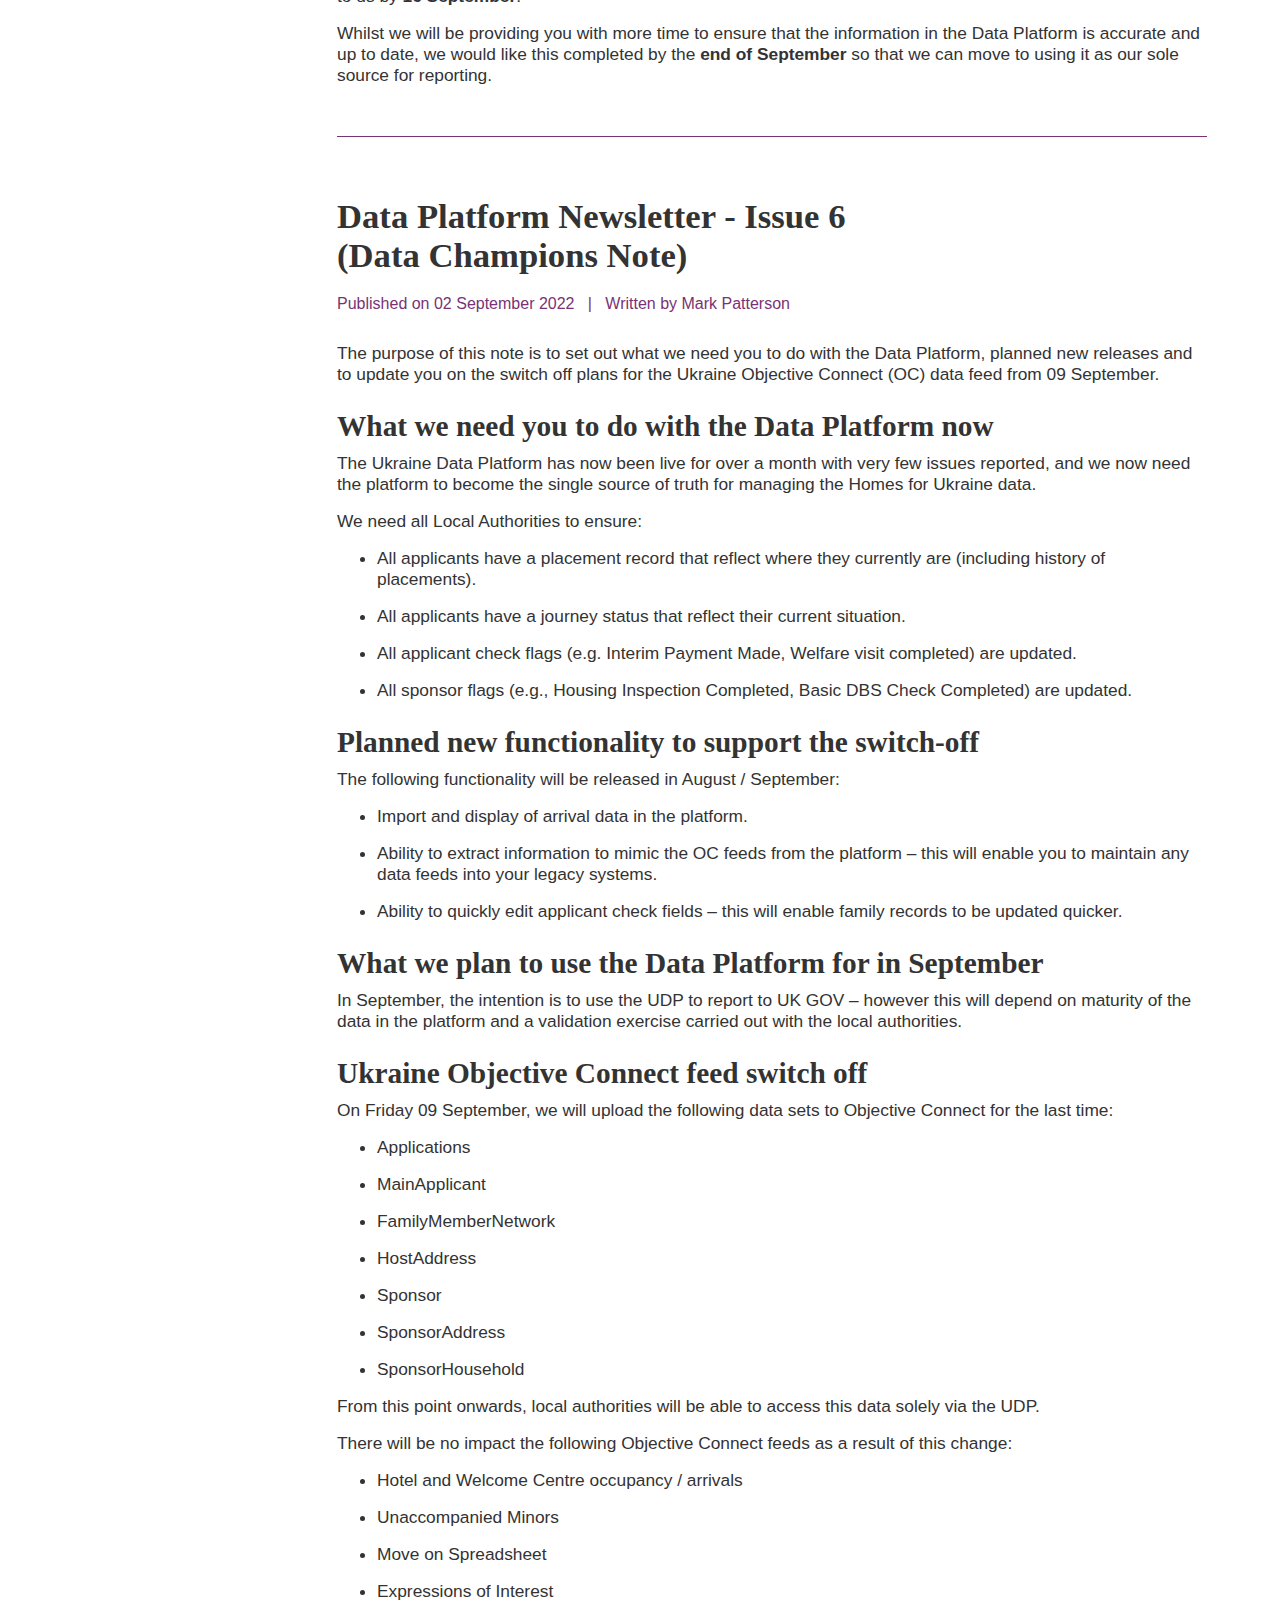
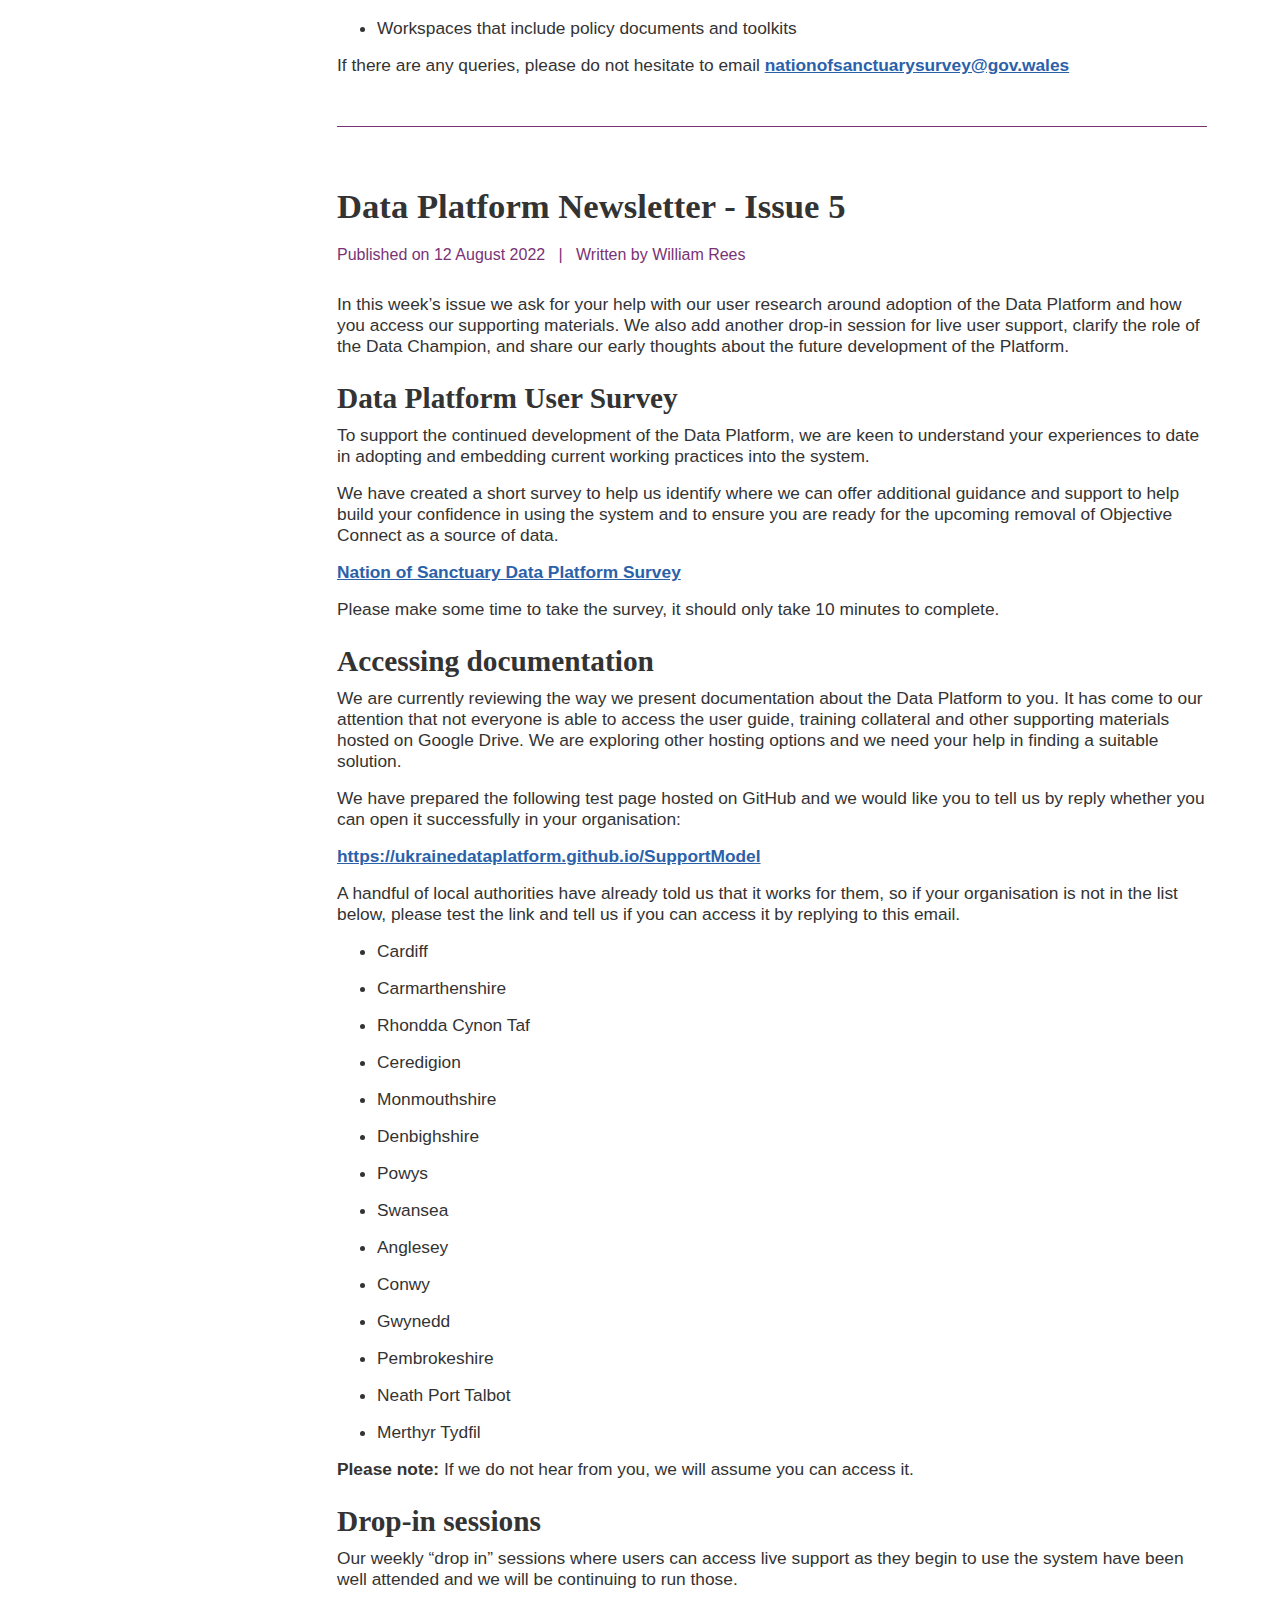
==== commit 12331486: "new release note" ====
--- a/latest-news.html
+++ b/latest-news.html
@@ -21,6 +21,7 @@
         <a href="user-guide.html">User Guide</a>
         <a href="training-materials.html">Training Materials</a>
         <a href="support-model.html">Support Model</a>
+        <a href="move-on.html">Move on User Guide</a>
     </nav>
 </header>
 <main>
@@ -51,6 +52,7 @@
         <details>
             <summary class="chapter">System updates</summary>
             <ul>
+                <li><a href="#release-note-6">Release Note – 05 Jul 2023</a></li>
                 <li><a href="#release-note-5">Release Note – 03 Apr 2023</a></li>
                 <li><a href="#release-note-4">Release Note – 22 Feb 2023</a></li>
                 <li><a href="#release-note-3">Release Note – 25 Jan 2023</a></li>
@@ -72,6 +74,29 @@
             All article tags need a unique id and a class="y-target"
             All news articles need a <p> underneath the <h2> as follows:
             <p class="published-author">Published on [PUBLICATION DATE] &nbsp | &nbsp Written by [AUTHOR'S NAME]</p> -->
+            <article id="release-note-6" class ="y-target">
+                <h2>Release Note – 05 July 2023</h2>
+                <p class="published-author">Published on 06 July 2023 &nbsp | &nbsp Written by Joshua Dickinson</p>
+                <p>This release introduces the move-on functionality into the UDP. As such the move-on spreadhseet will become read-only, with some of the existing data from the spreadsheet being uploaded to the Ukraine Data Platform on the 6 July 2023.</p>
+                <p>A full list of changes are below:</p>
+                <ul>
+                    <li>Update the data load to automatically upload EoI records on the UDP.</li>
+                    <li>-	Move-on process/search ability: 
+                        <ul>
+                            <li>Revised household housing needs; </li>
+                            <li>Ability to capture the EoI accommodation offer; </li>
+                            <li>Search for available properties within Local Authority area/across Wales wide. </li>
+                            <li>Ability to tailor the search filters on available properties to match the household housing needs; </li>
+                            <li>Create property reservation; </li>
+                            <li>Manage the property reservation; </li>
+                            <li>Create automatic placement tracking record for successfully matched properties.</li>
+                        </ul>
+                    </li>
+                </ul>     
+                <p>The <a href="user-guide.html">User Guide</a> has been updated to reflect these changes, along with a stand alone <a href="">move-on.html</a>Move on Process User Guide</p>
+   
+            </article>
+            <div class="article-divider"></div>
             <article id="release-note-5" class ="y-target">
                 <h2>Release Note – 03 April 2023</h2>
                 <p class="published-author">Published on 06 April 2023 &nbsp | &nbsp Written by Joshua Dickinson</p>
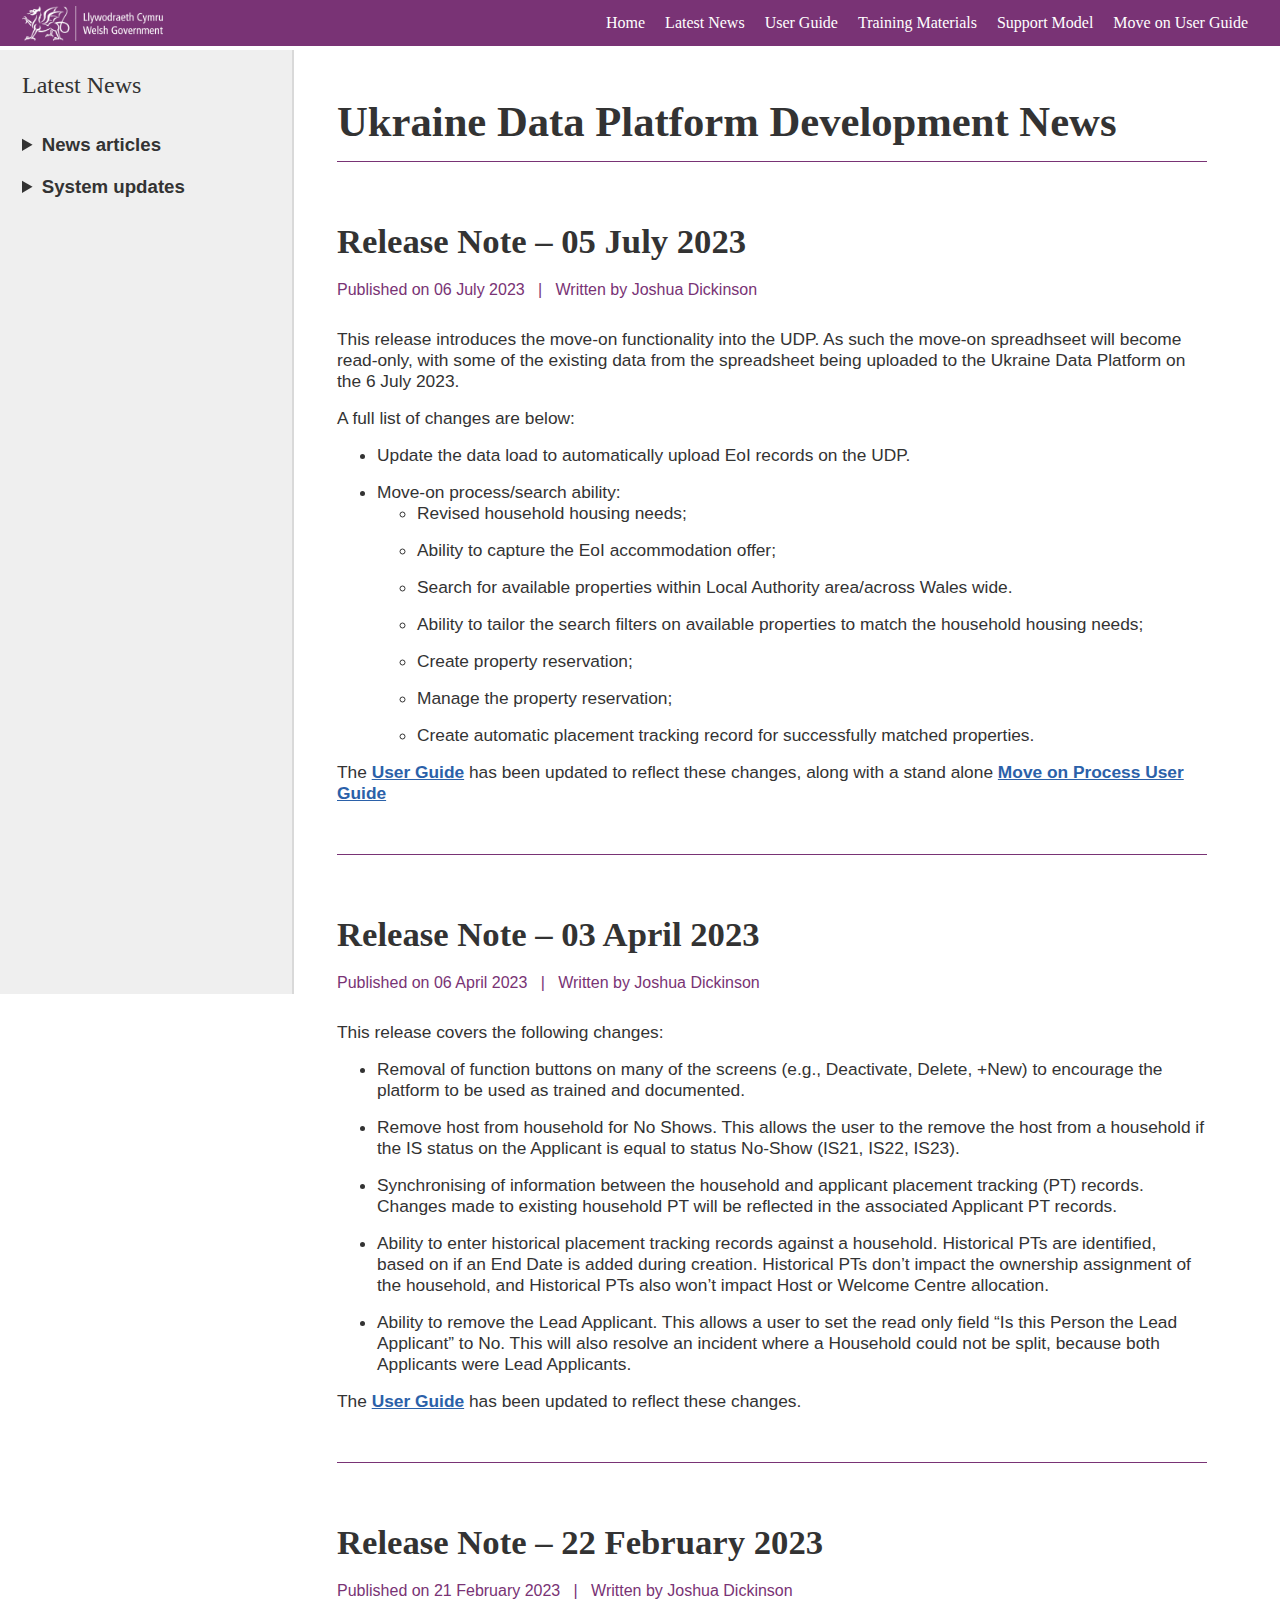
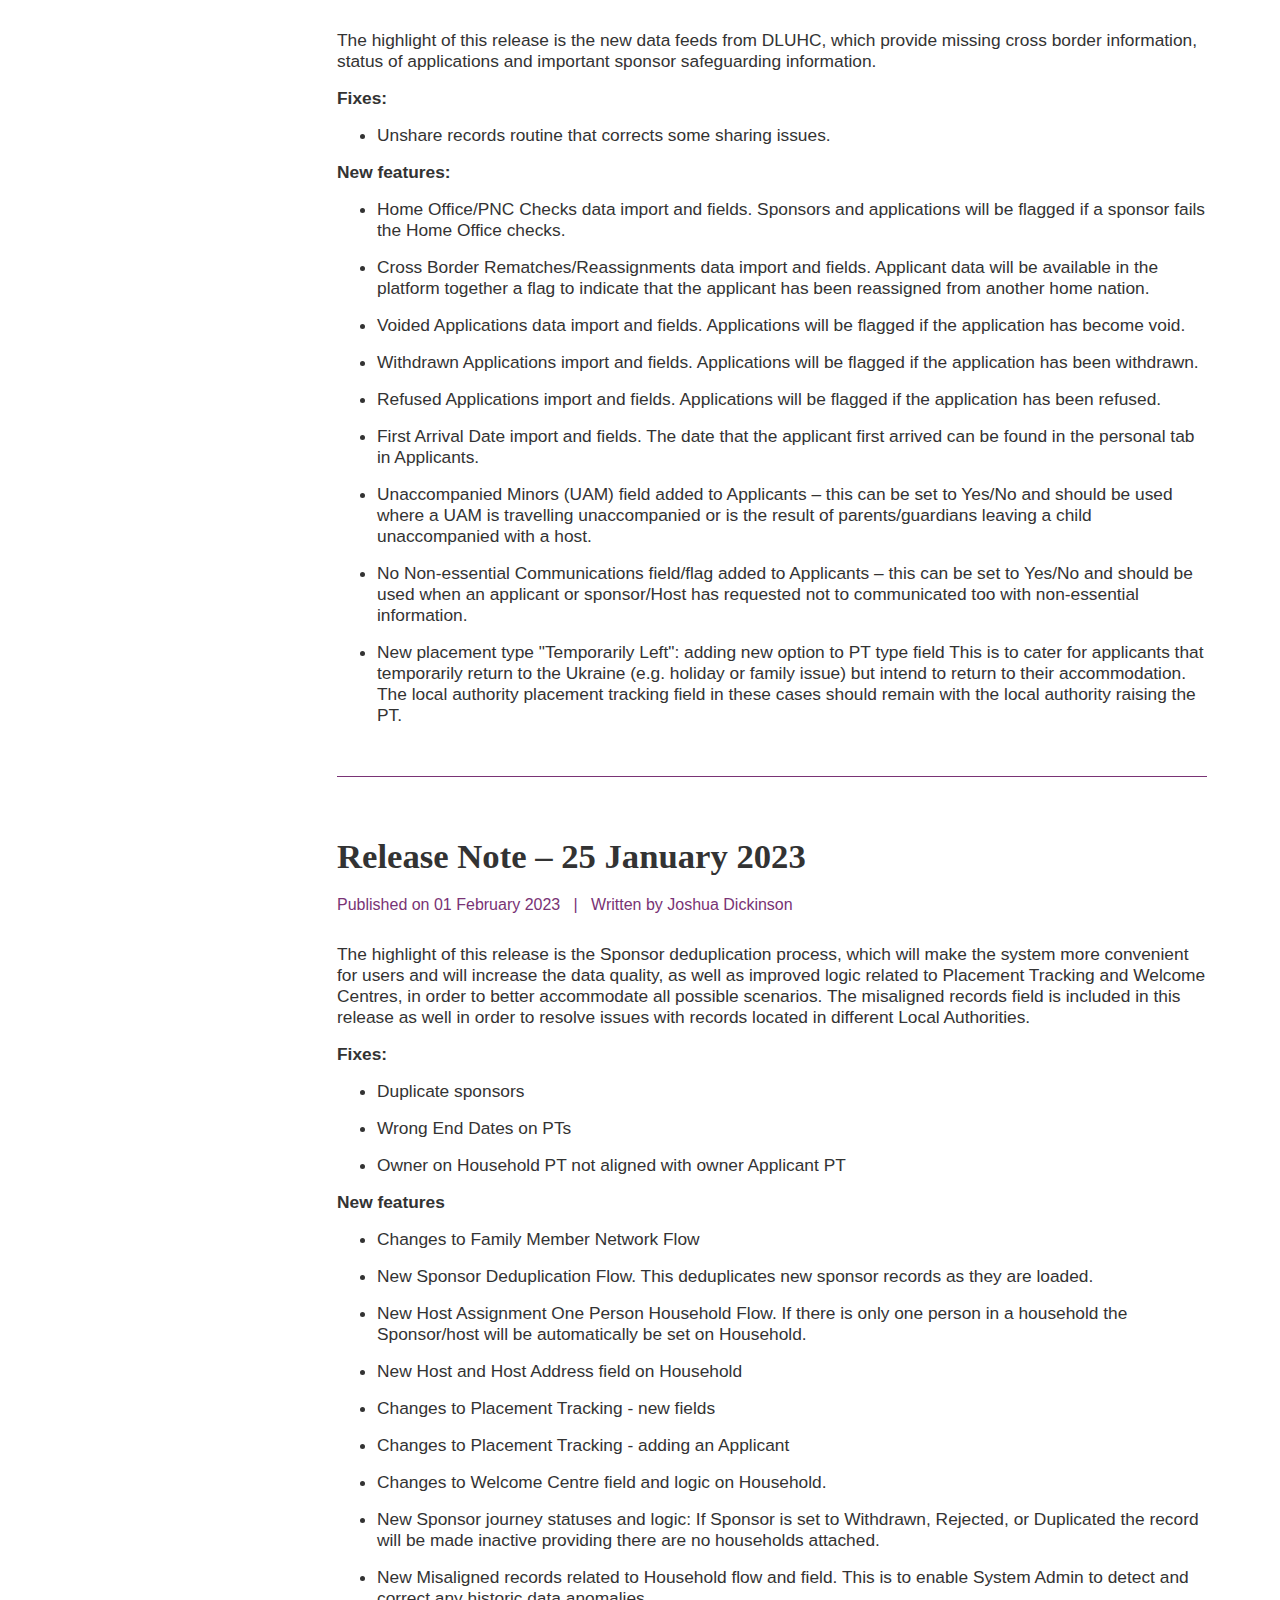
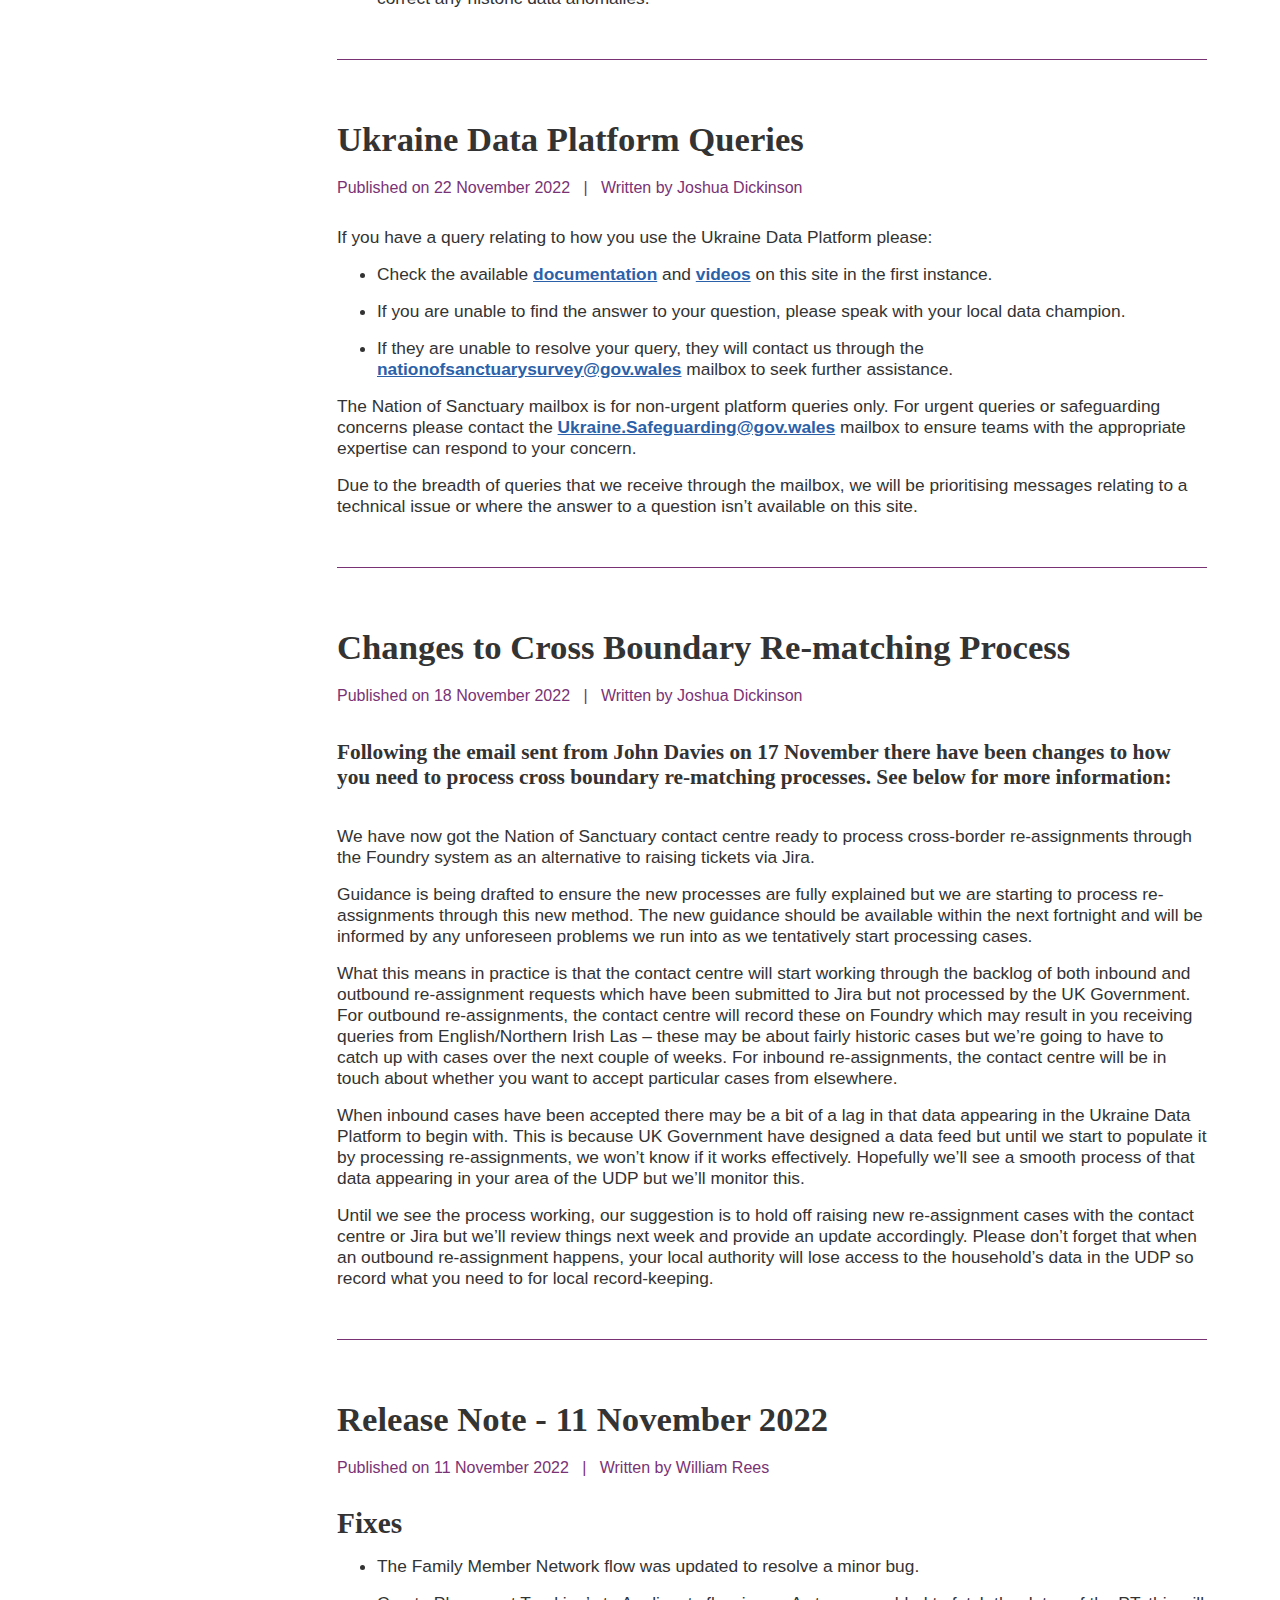
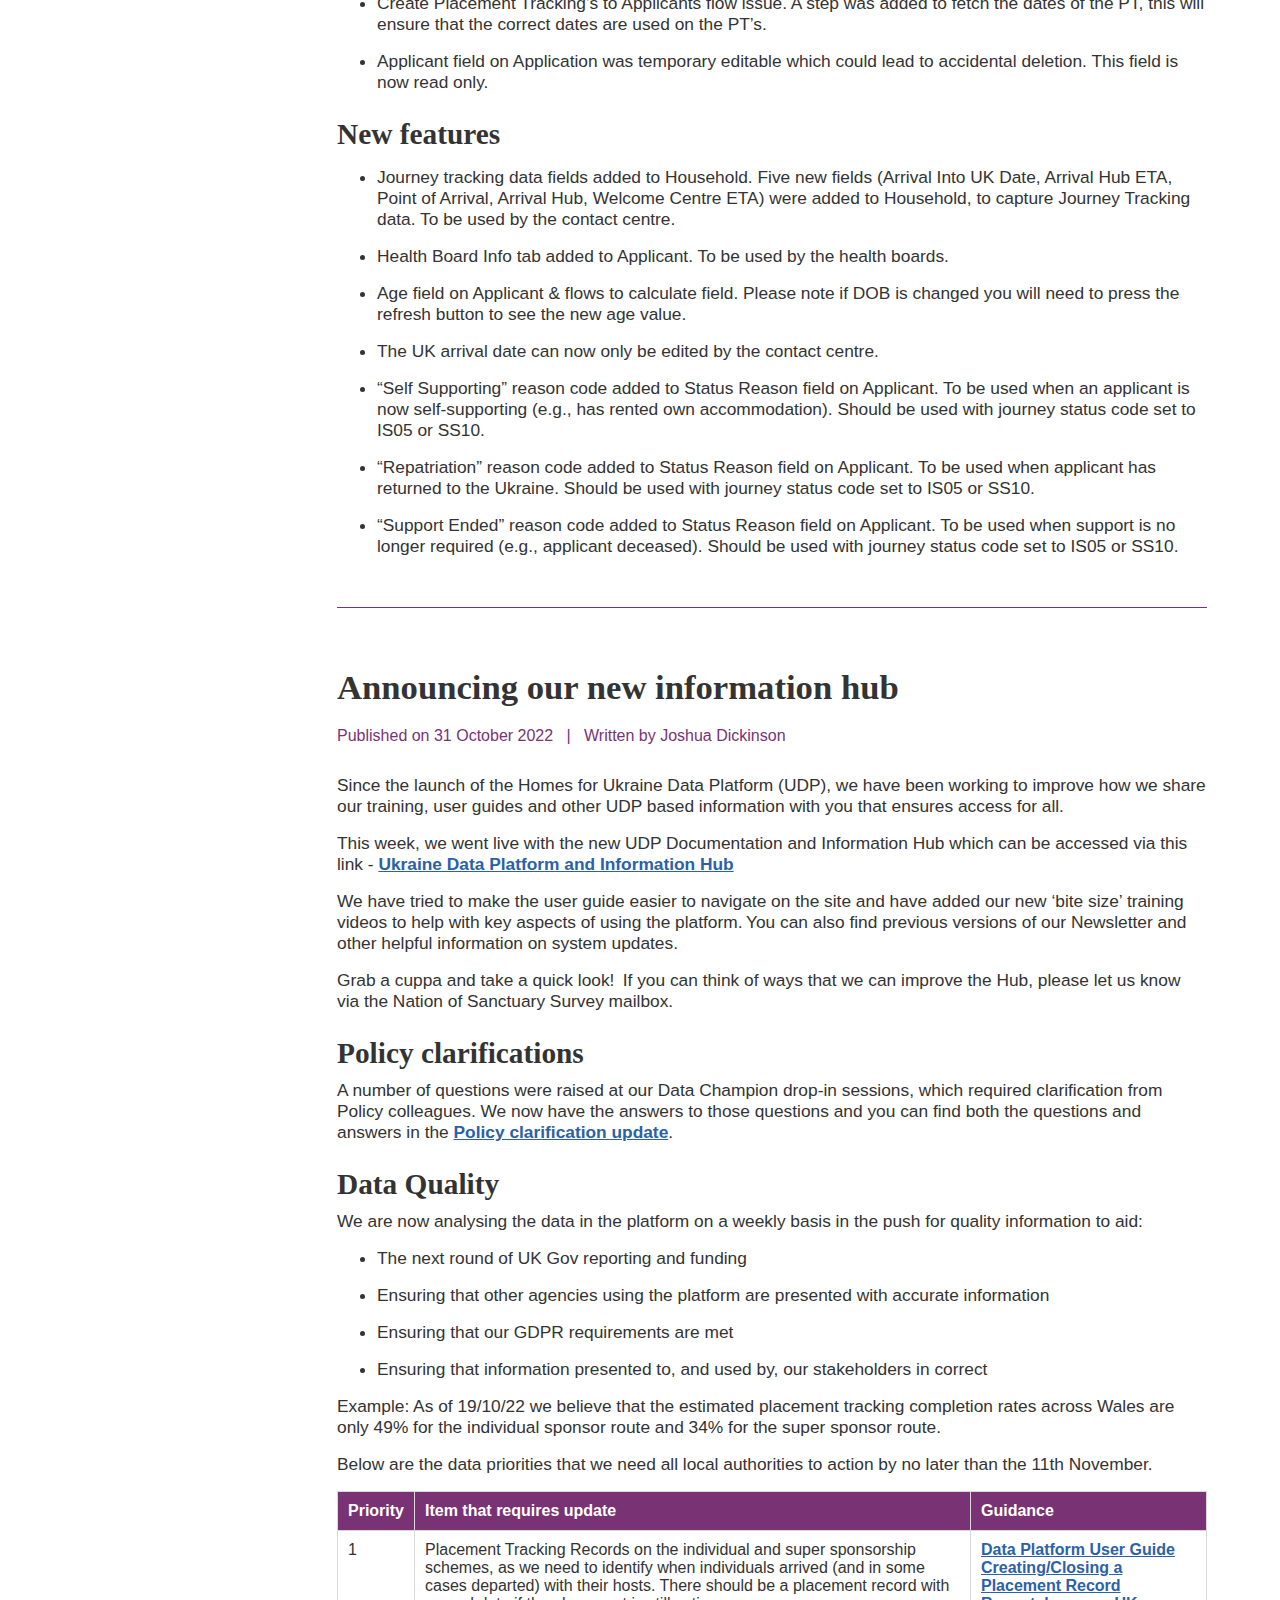
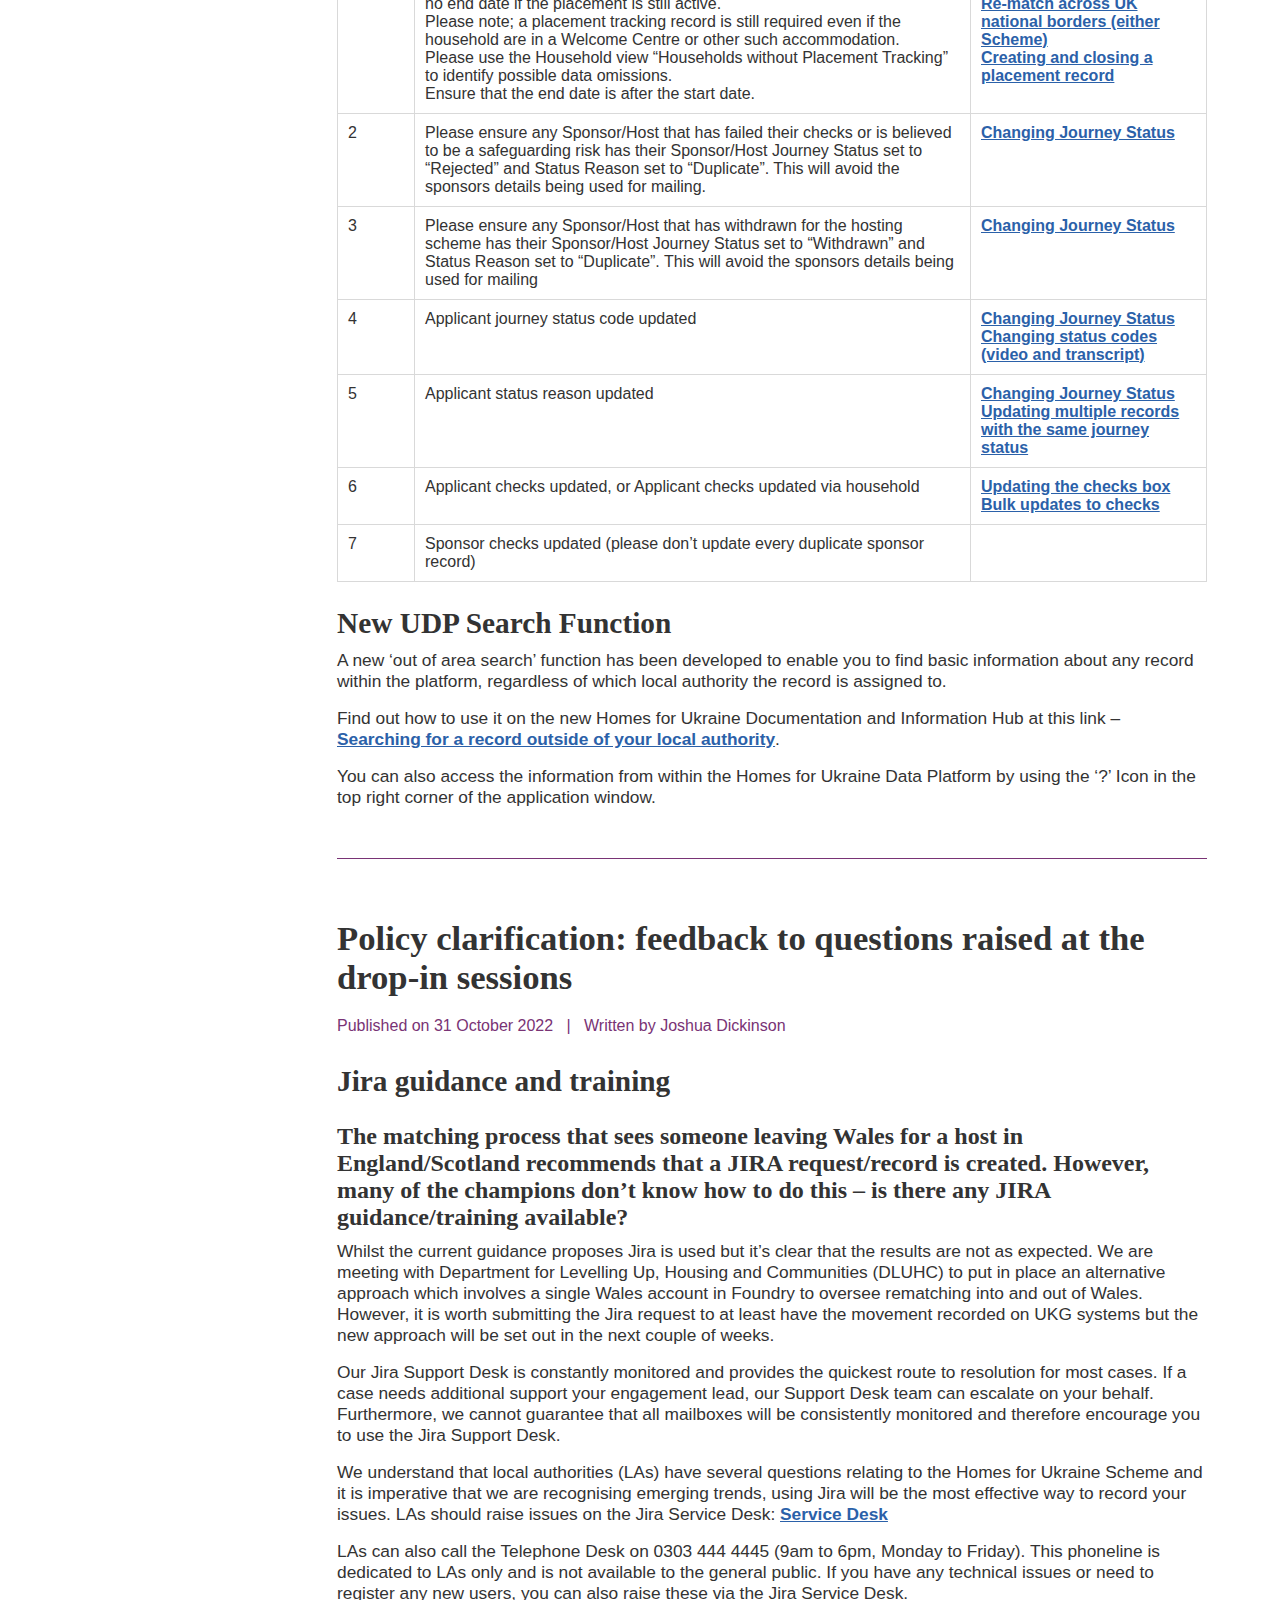
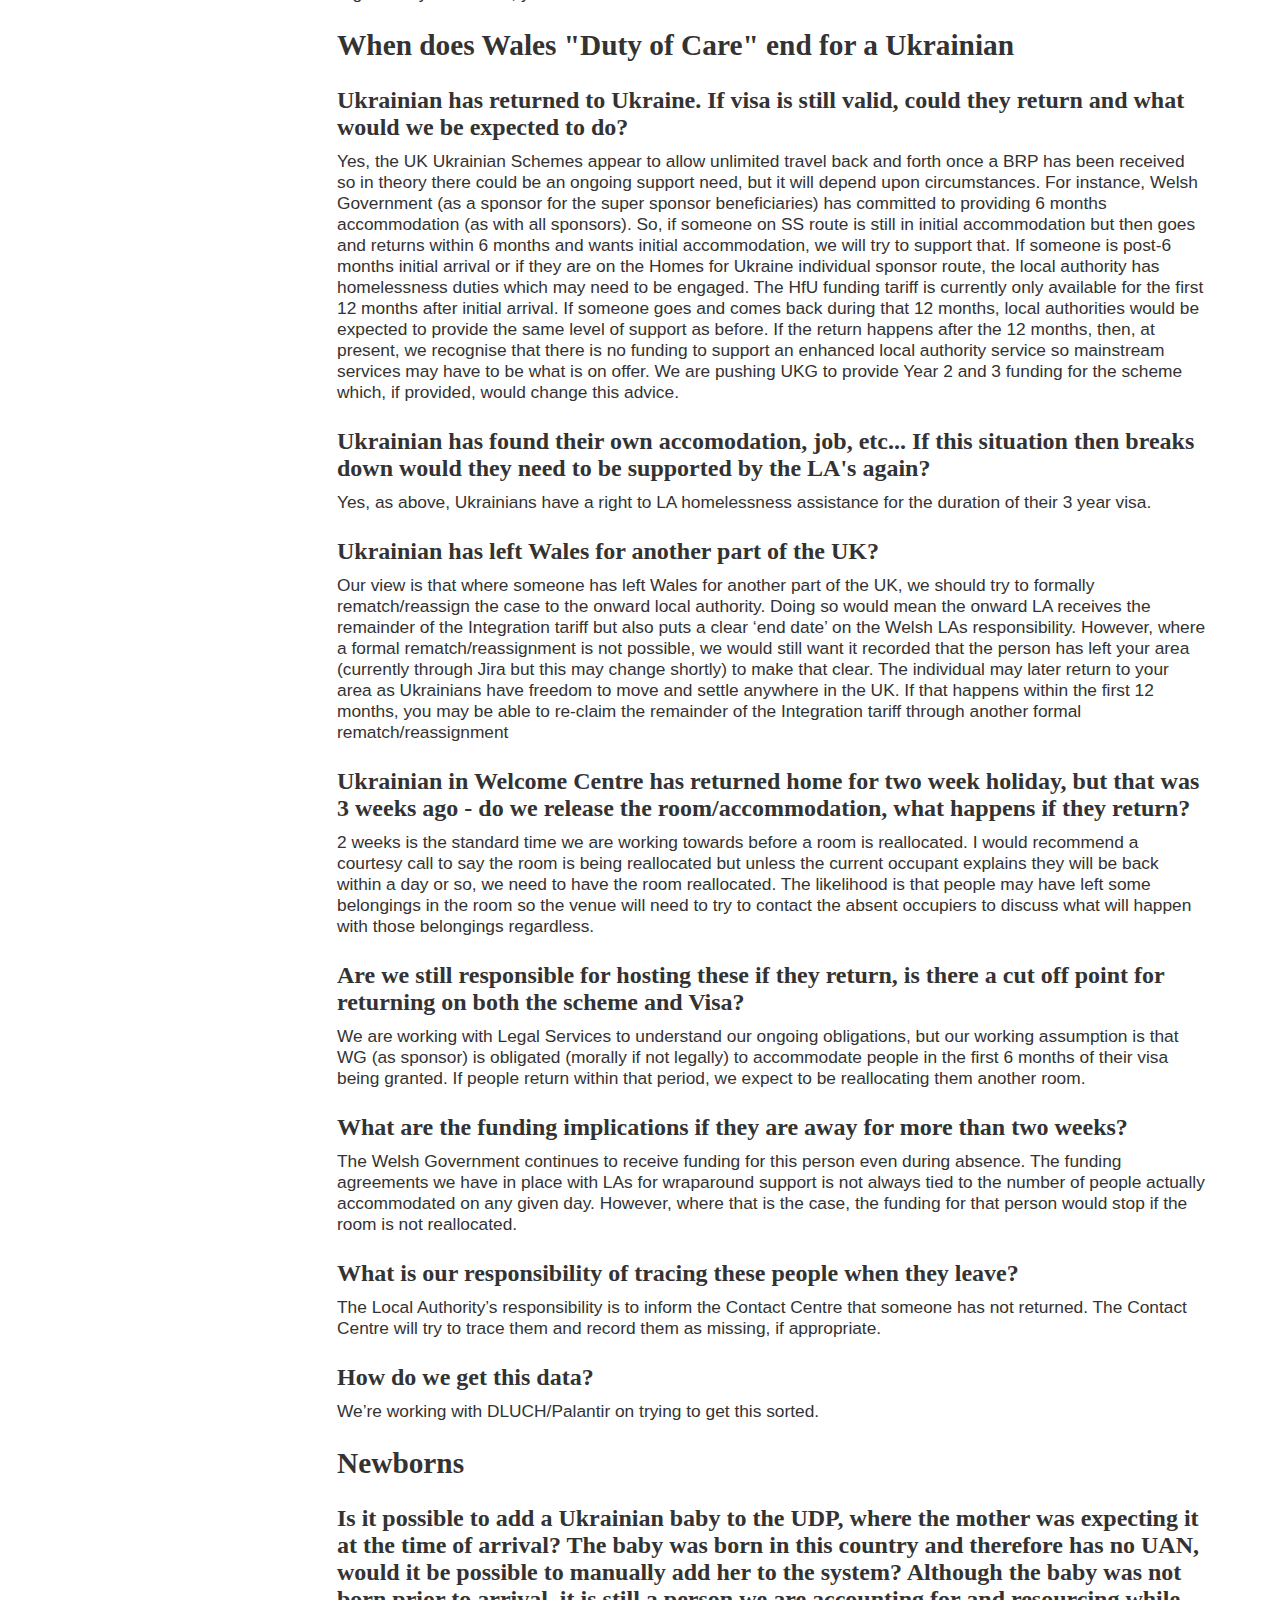
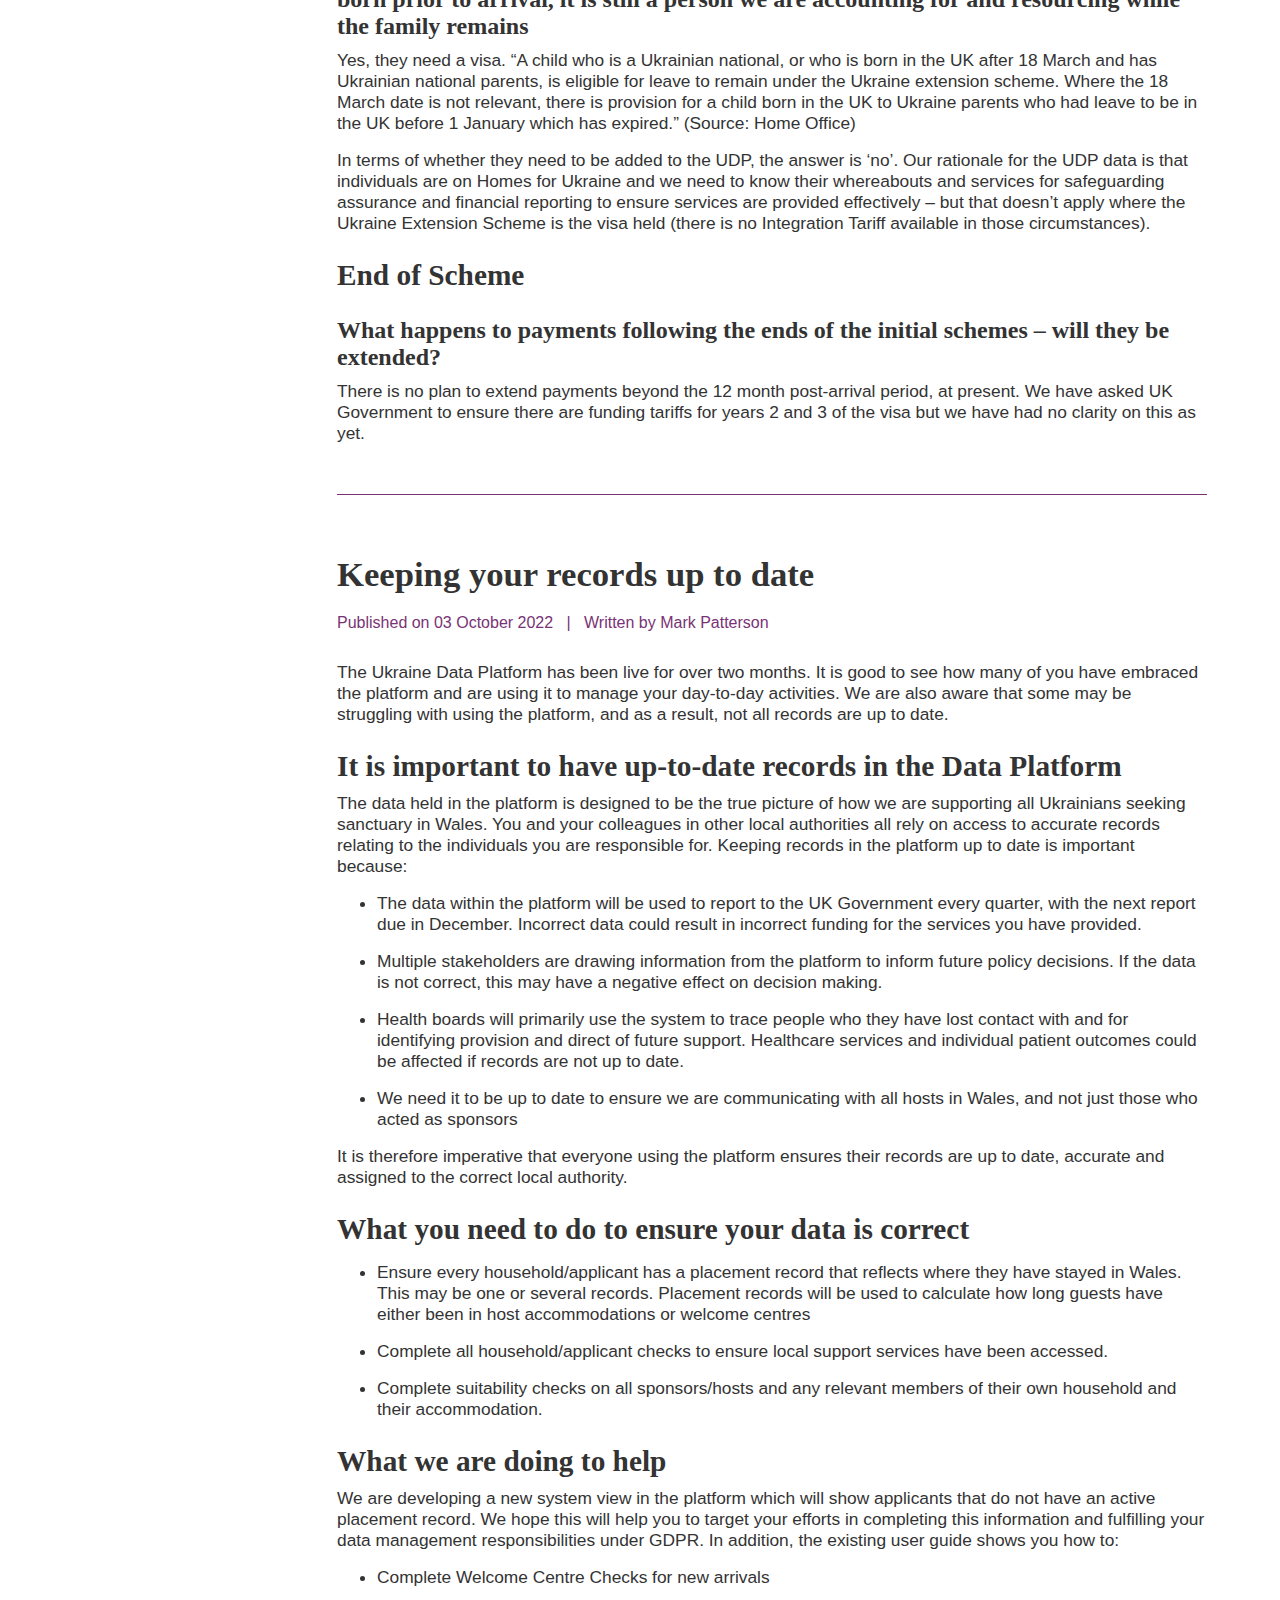
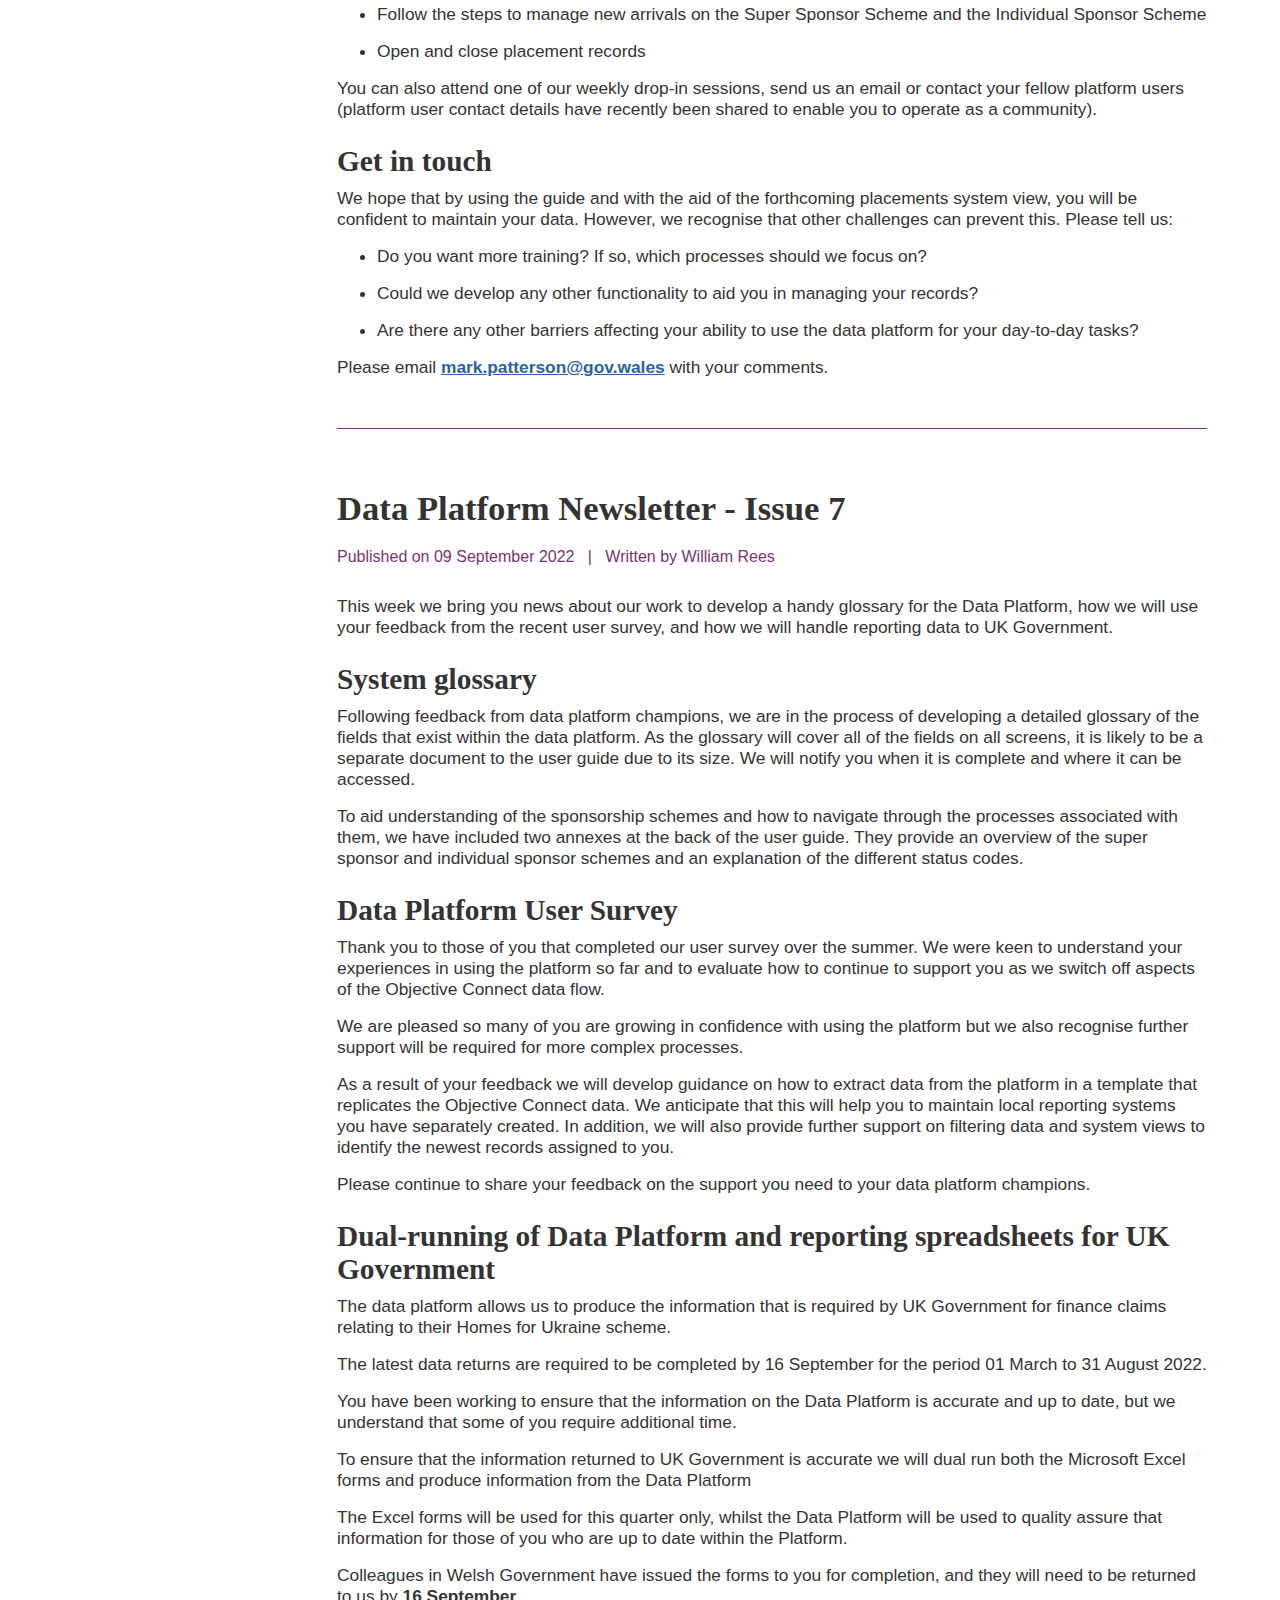
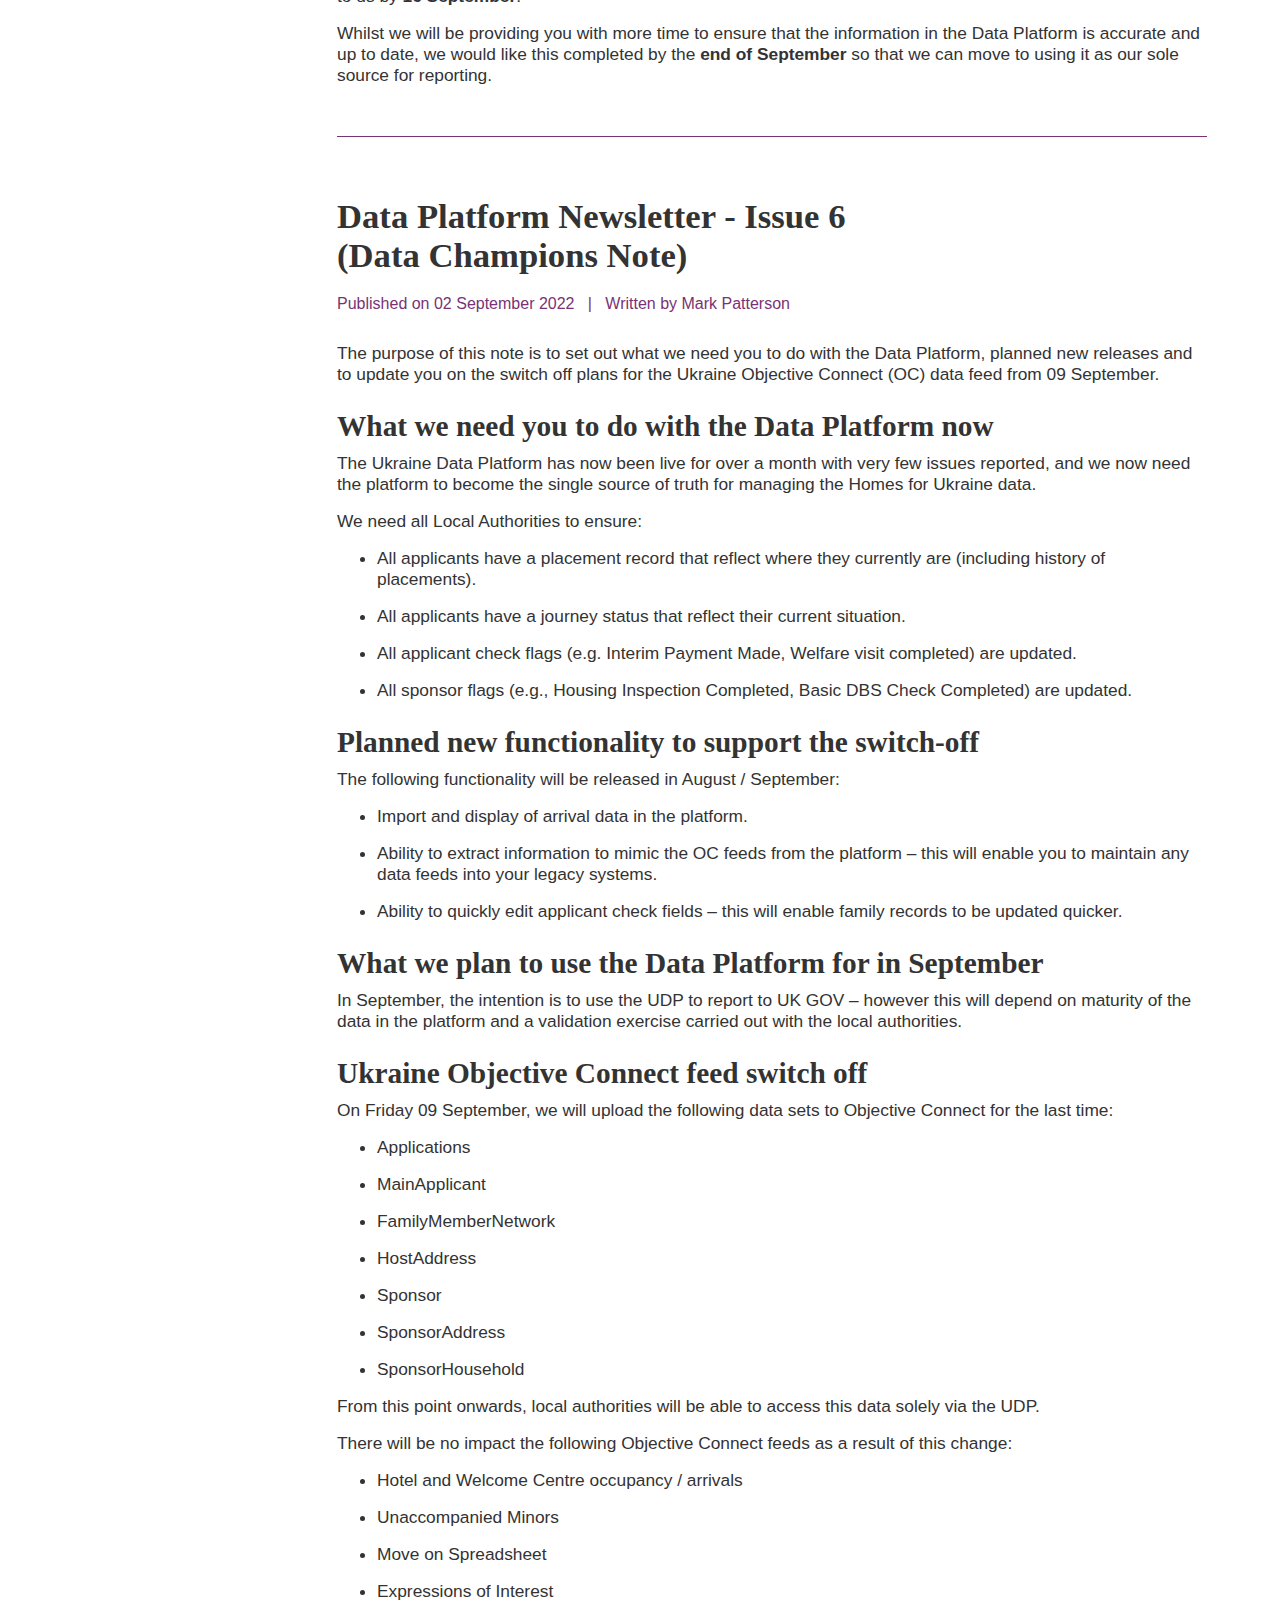
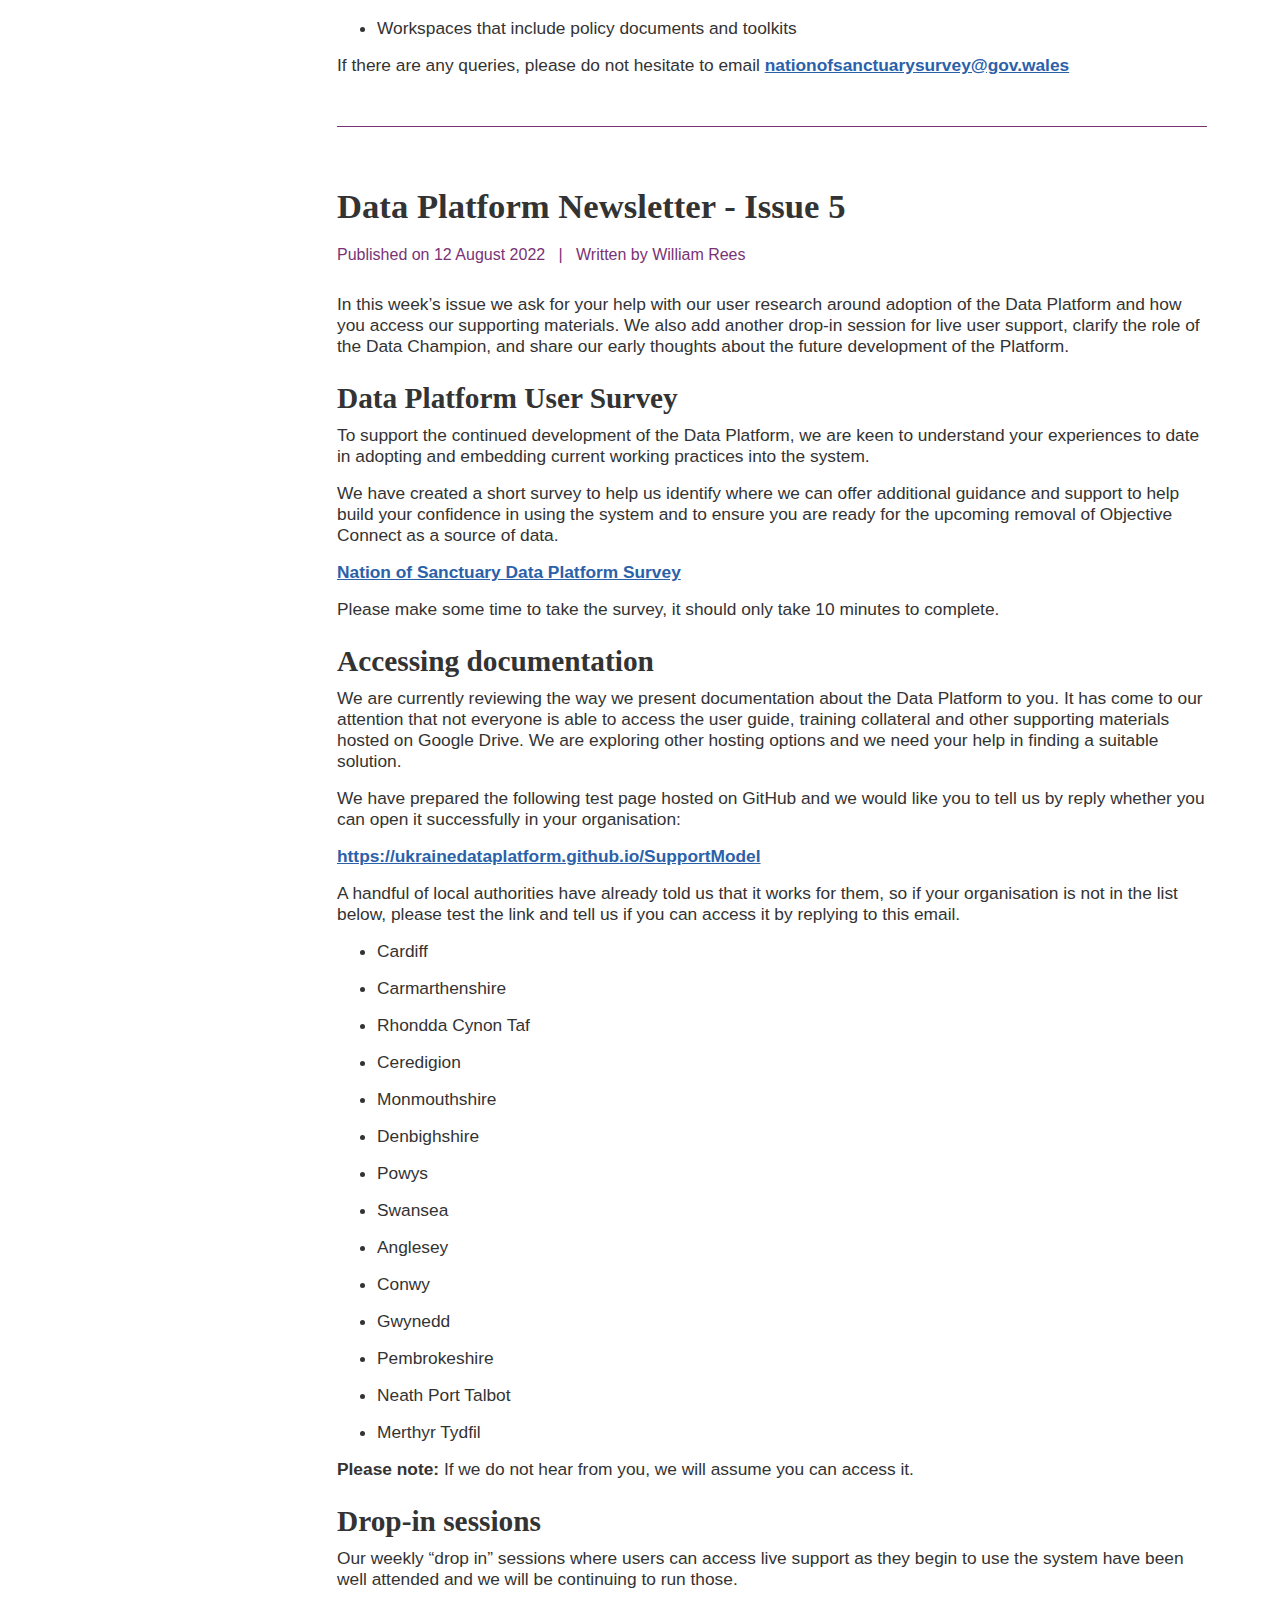
==== commit 9a26779c: "fixed a broken url and a cleaned up a bullet point" ====
--- a/latest-news.html
+++ b/latest-news.html
@@ -81,7 +81,7 @@
                 <p>A full list of changes are below:</p>
                 <ul>
                     <li>Update the data load to automatically upload EoI records on the UDP.</li>
-                    <li>-	Move-on process/search ability: 
+                    <li>Move-on process/search ability: 
                         <ul>
                             <li>Revised household housing needs; </li>
                             <li>Ability to capture the EoI accommodation offer; </li>
@@ -93,7 +93,7 @@
                         </ul>
                     </li>
                 </ul>     
-                <p>The <a href="user-guide.html">User Guide</a> has been updated to reflect these changes, along with a stand alone <a href="">move-on.html</a>Move on Process User Guide</p>
+                <p>The <a href="user-guide.html">User Guide</a> has been updated to reflect these changes, along with a stand alone <a href="move-on.html">Move on Process User Guide</a></p>
    
             </article>
             <div class="article-divider"></div>
